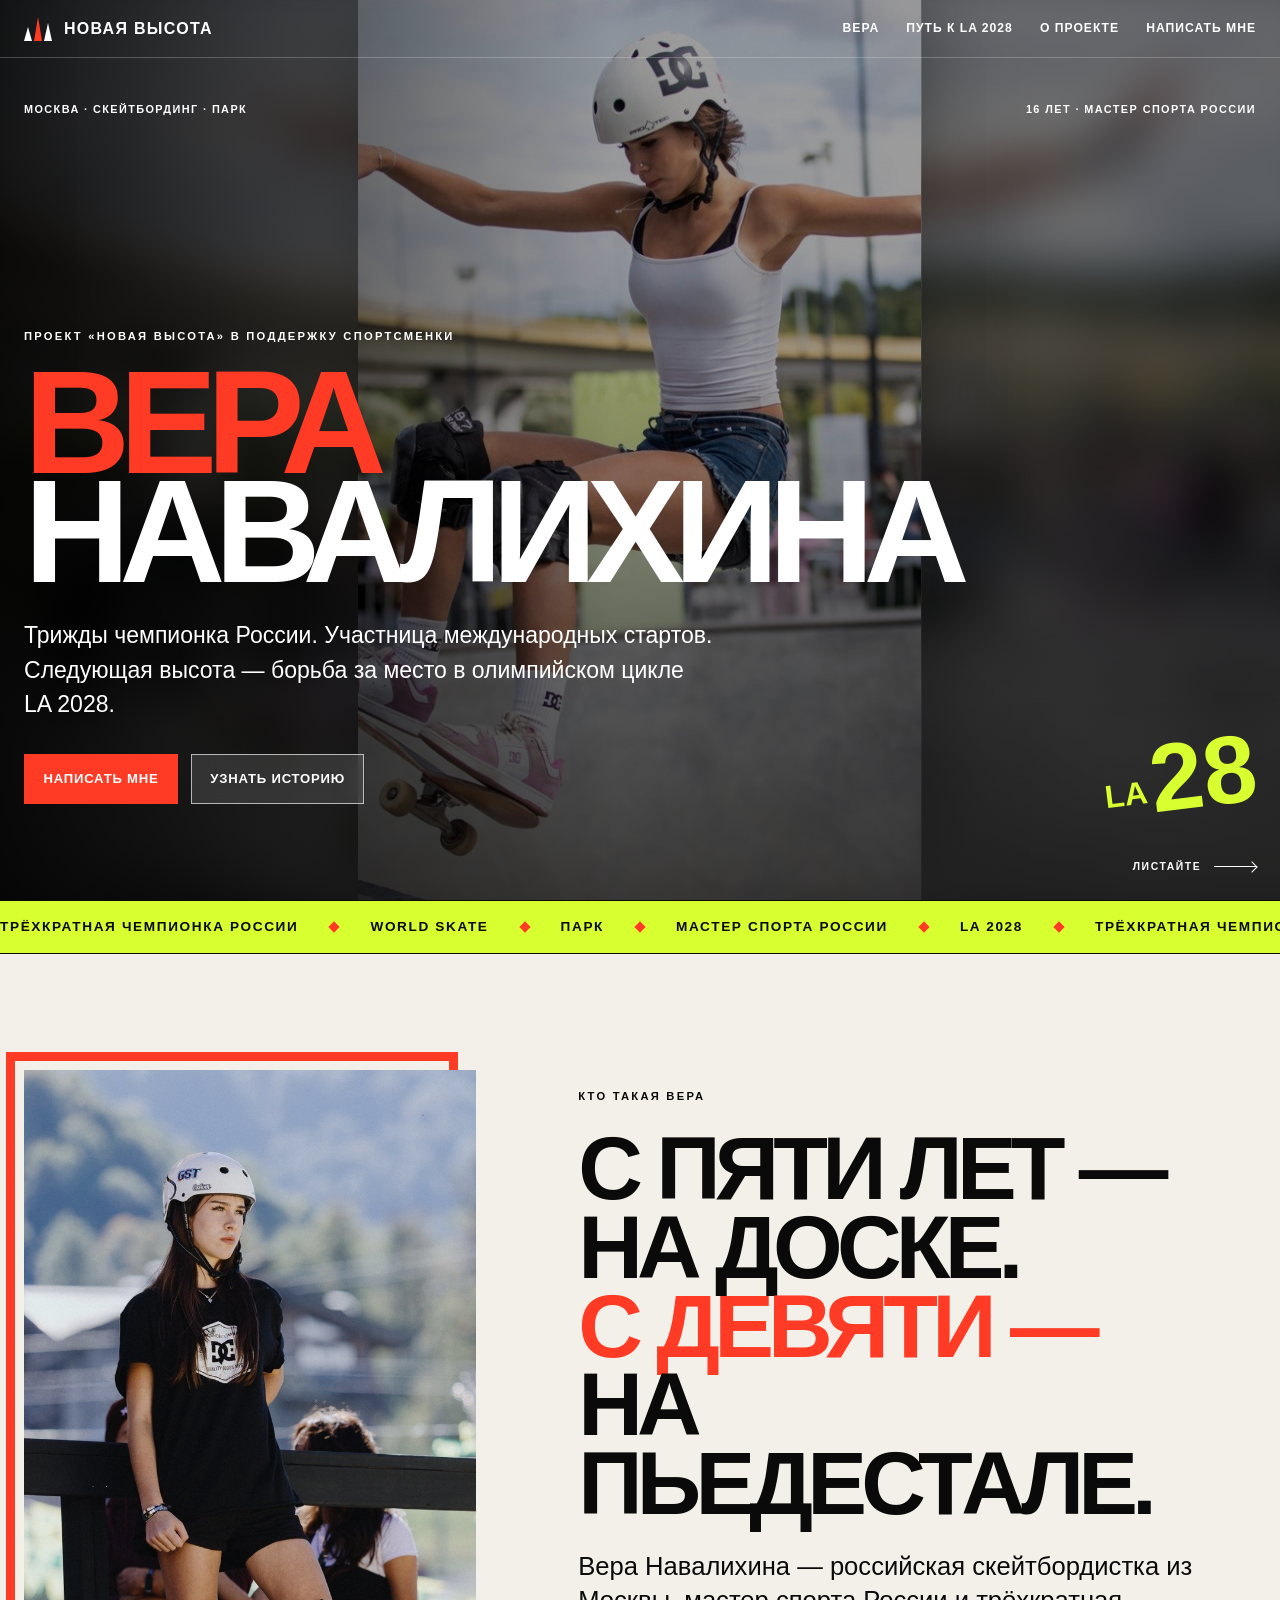
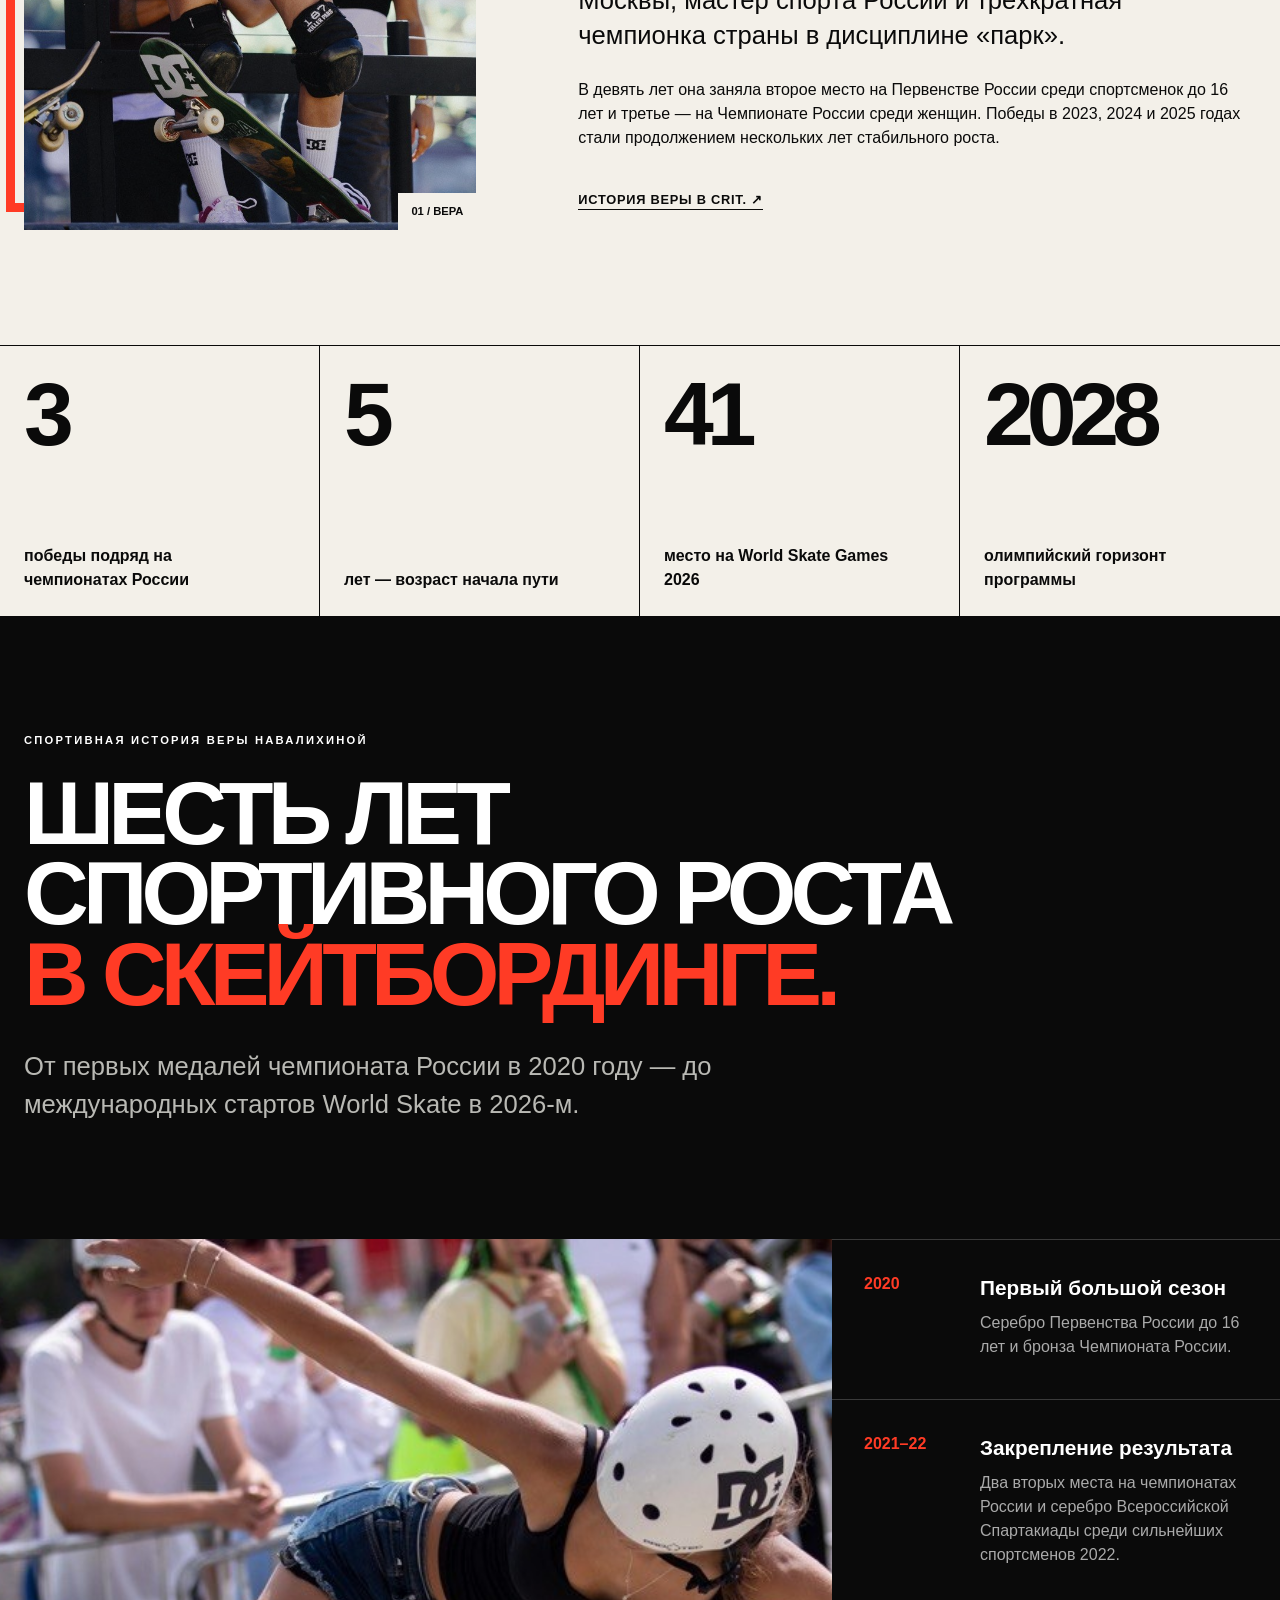
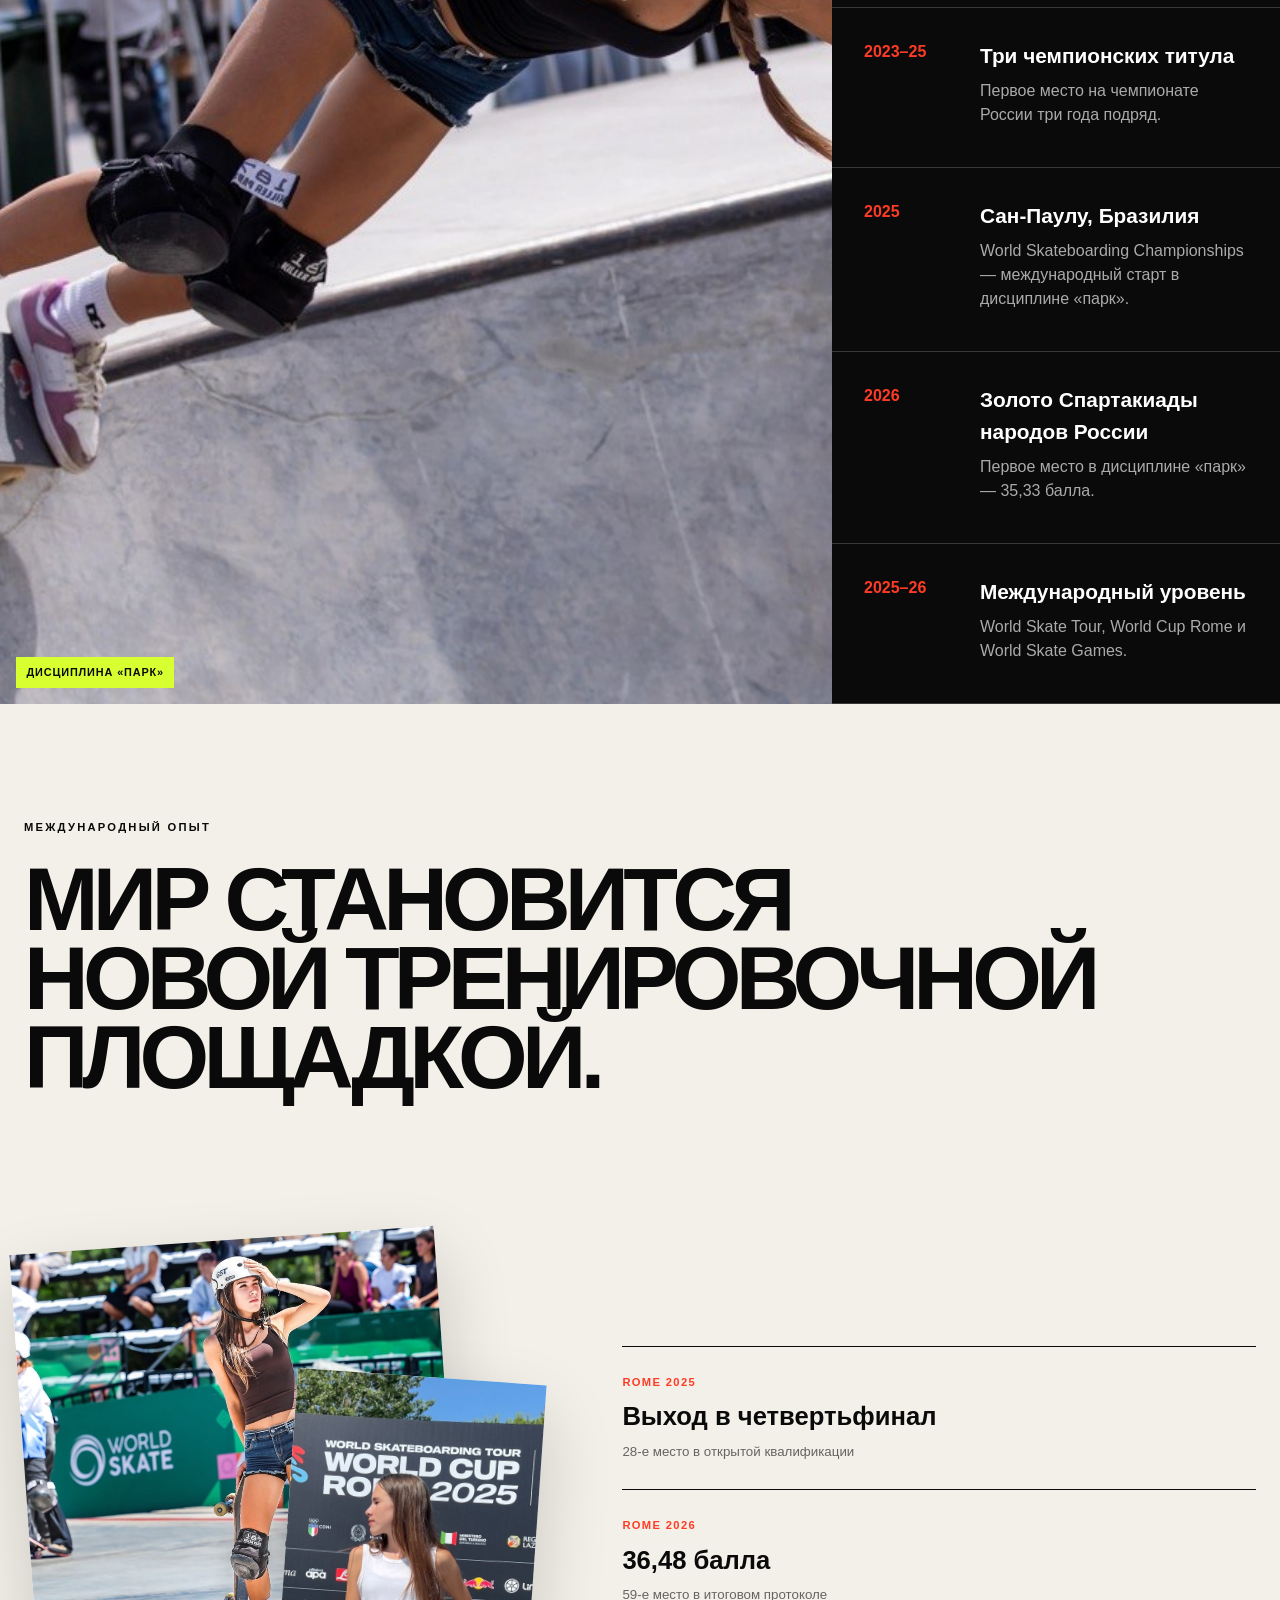
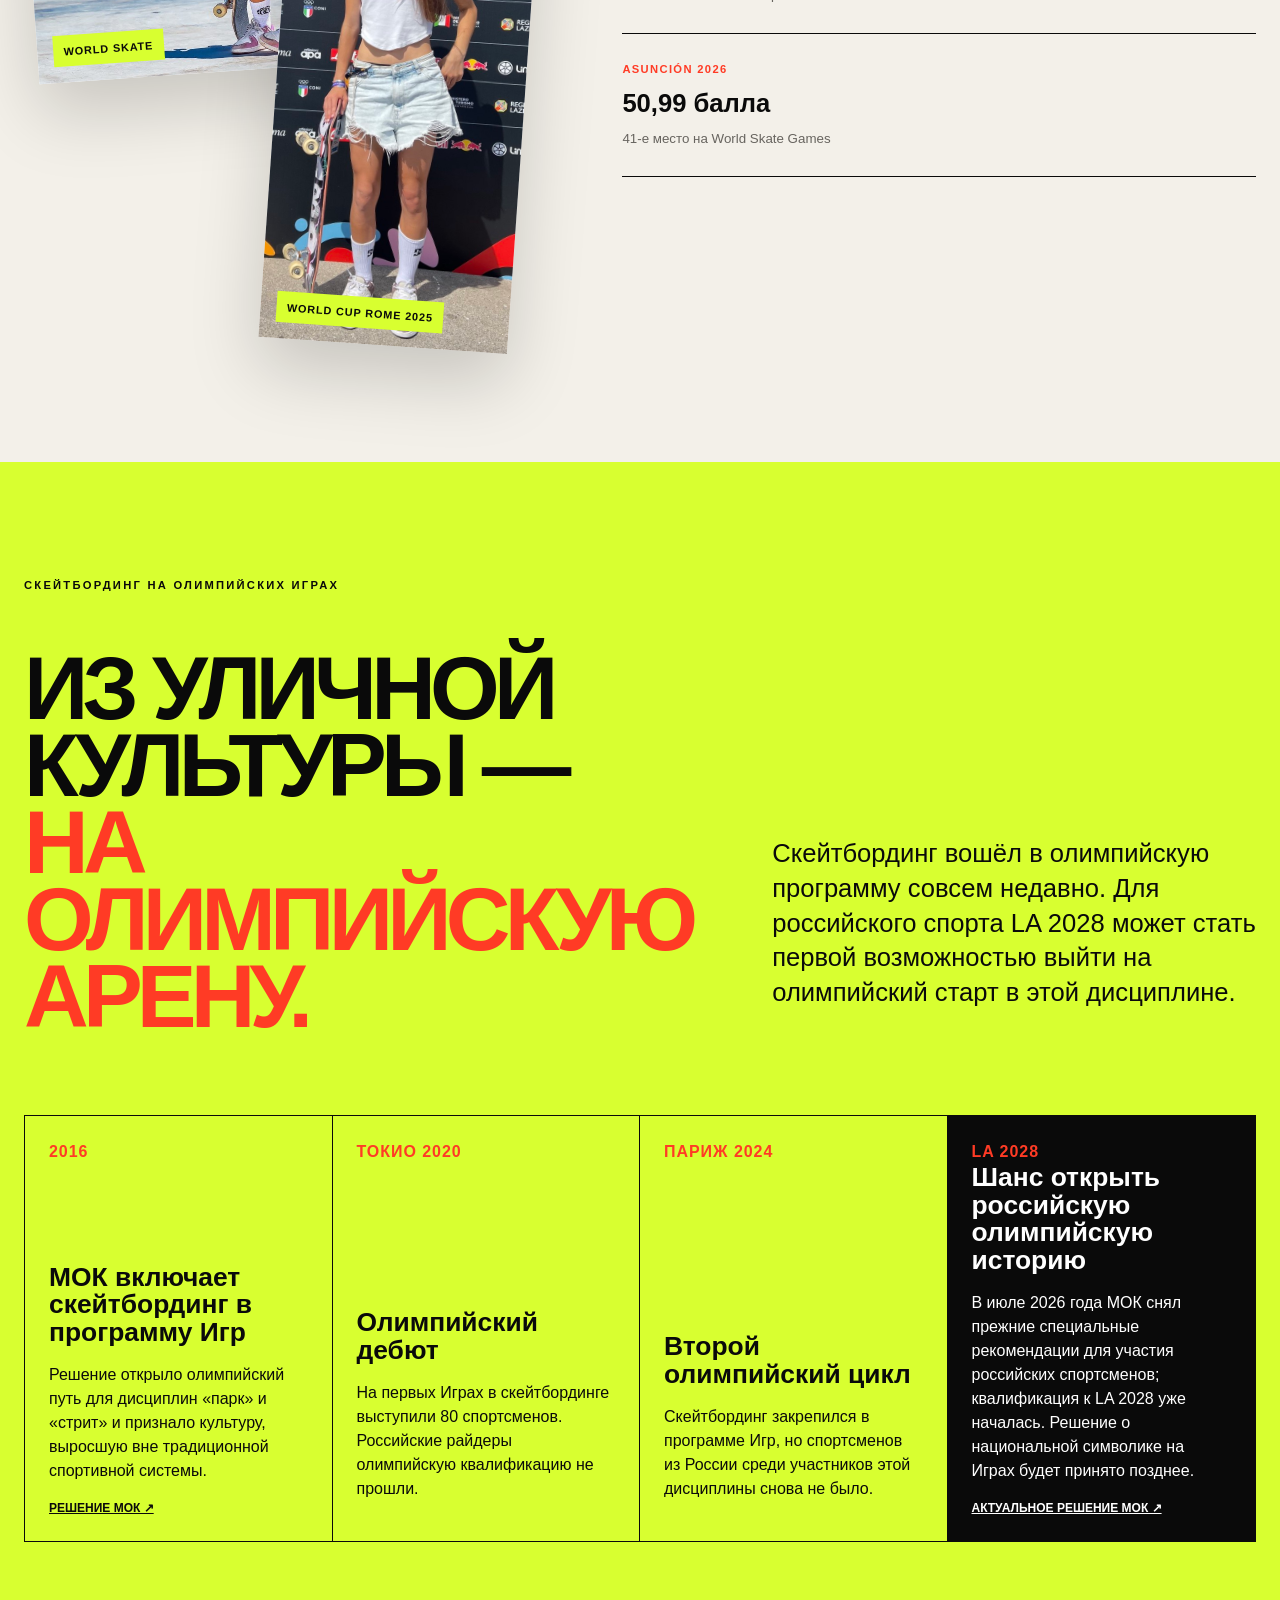
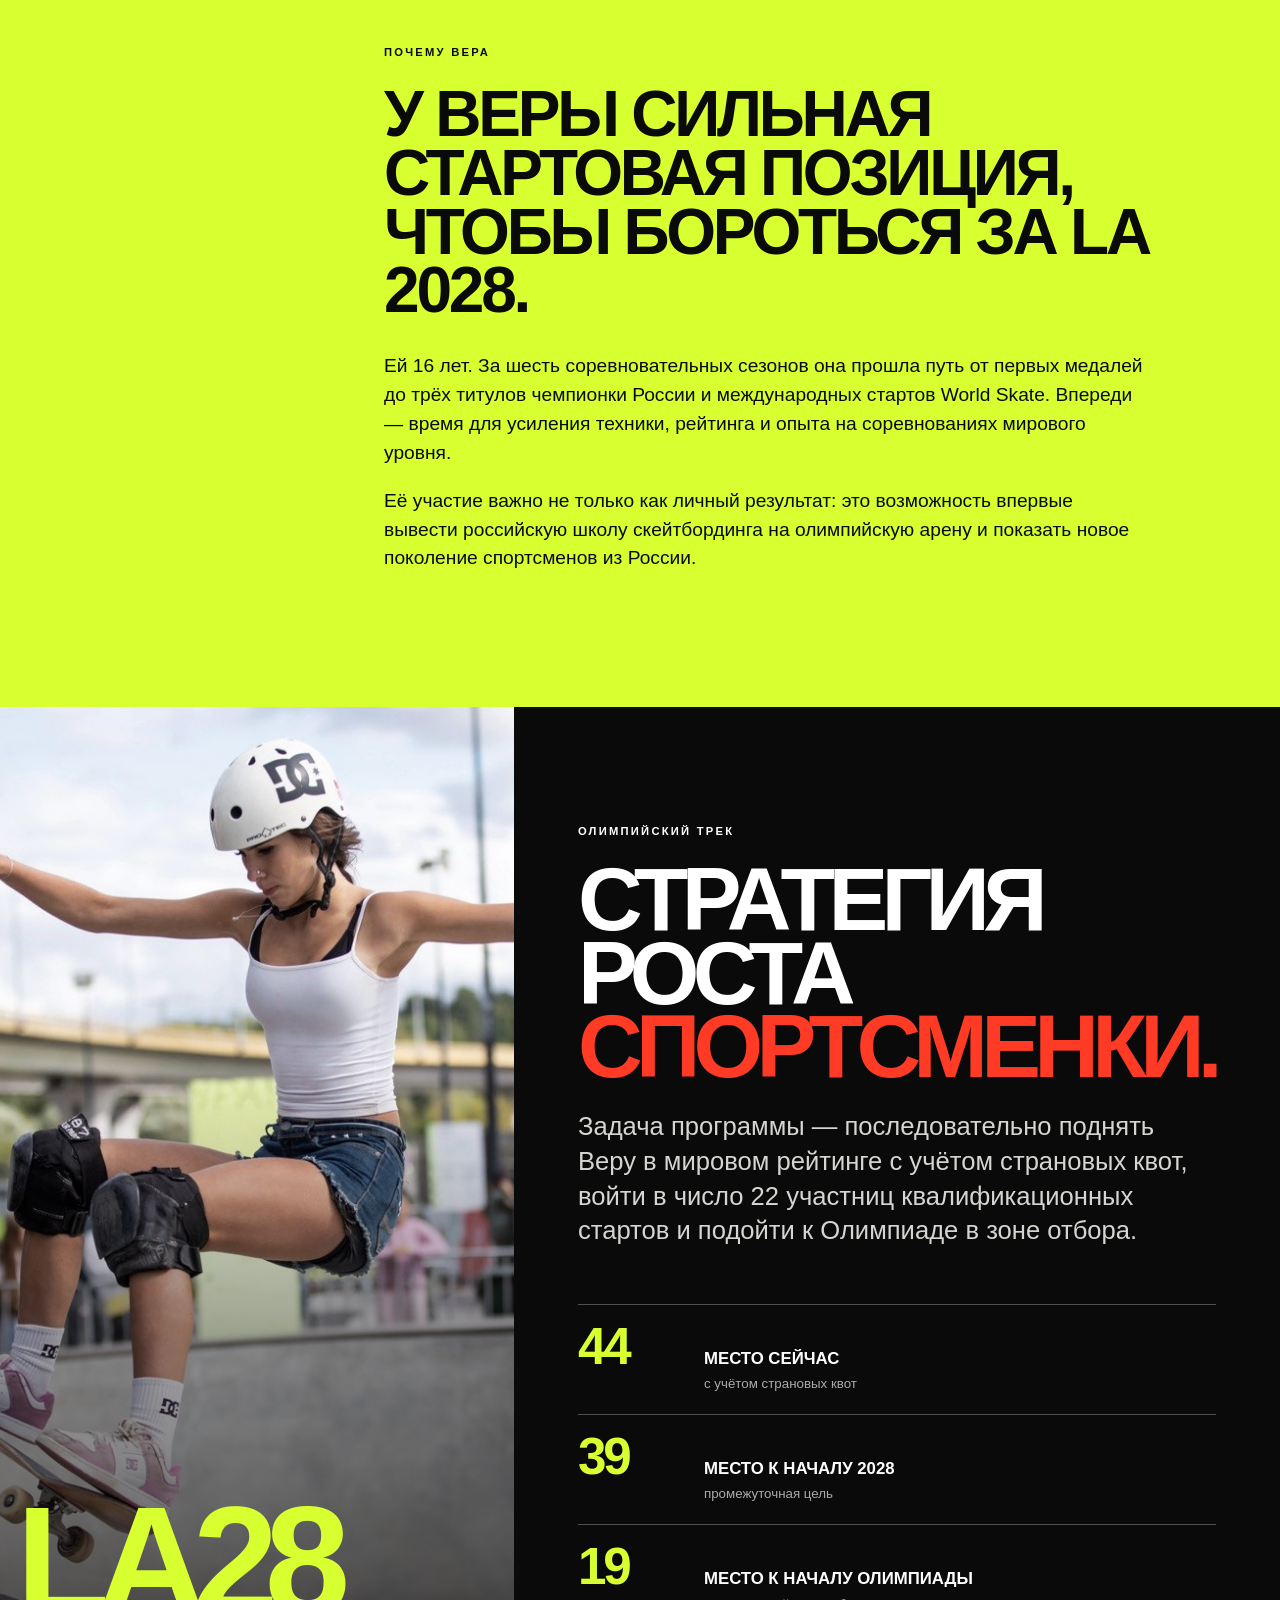
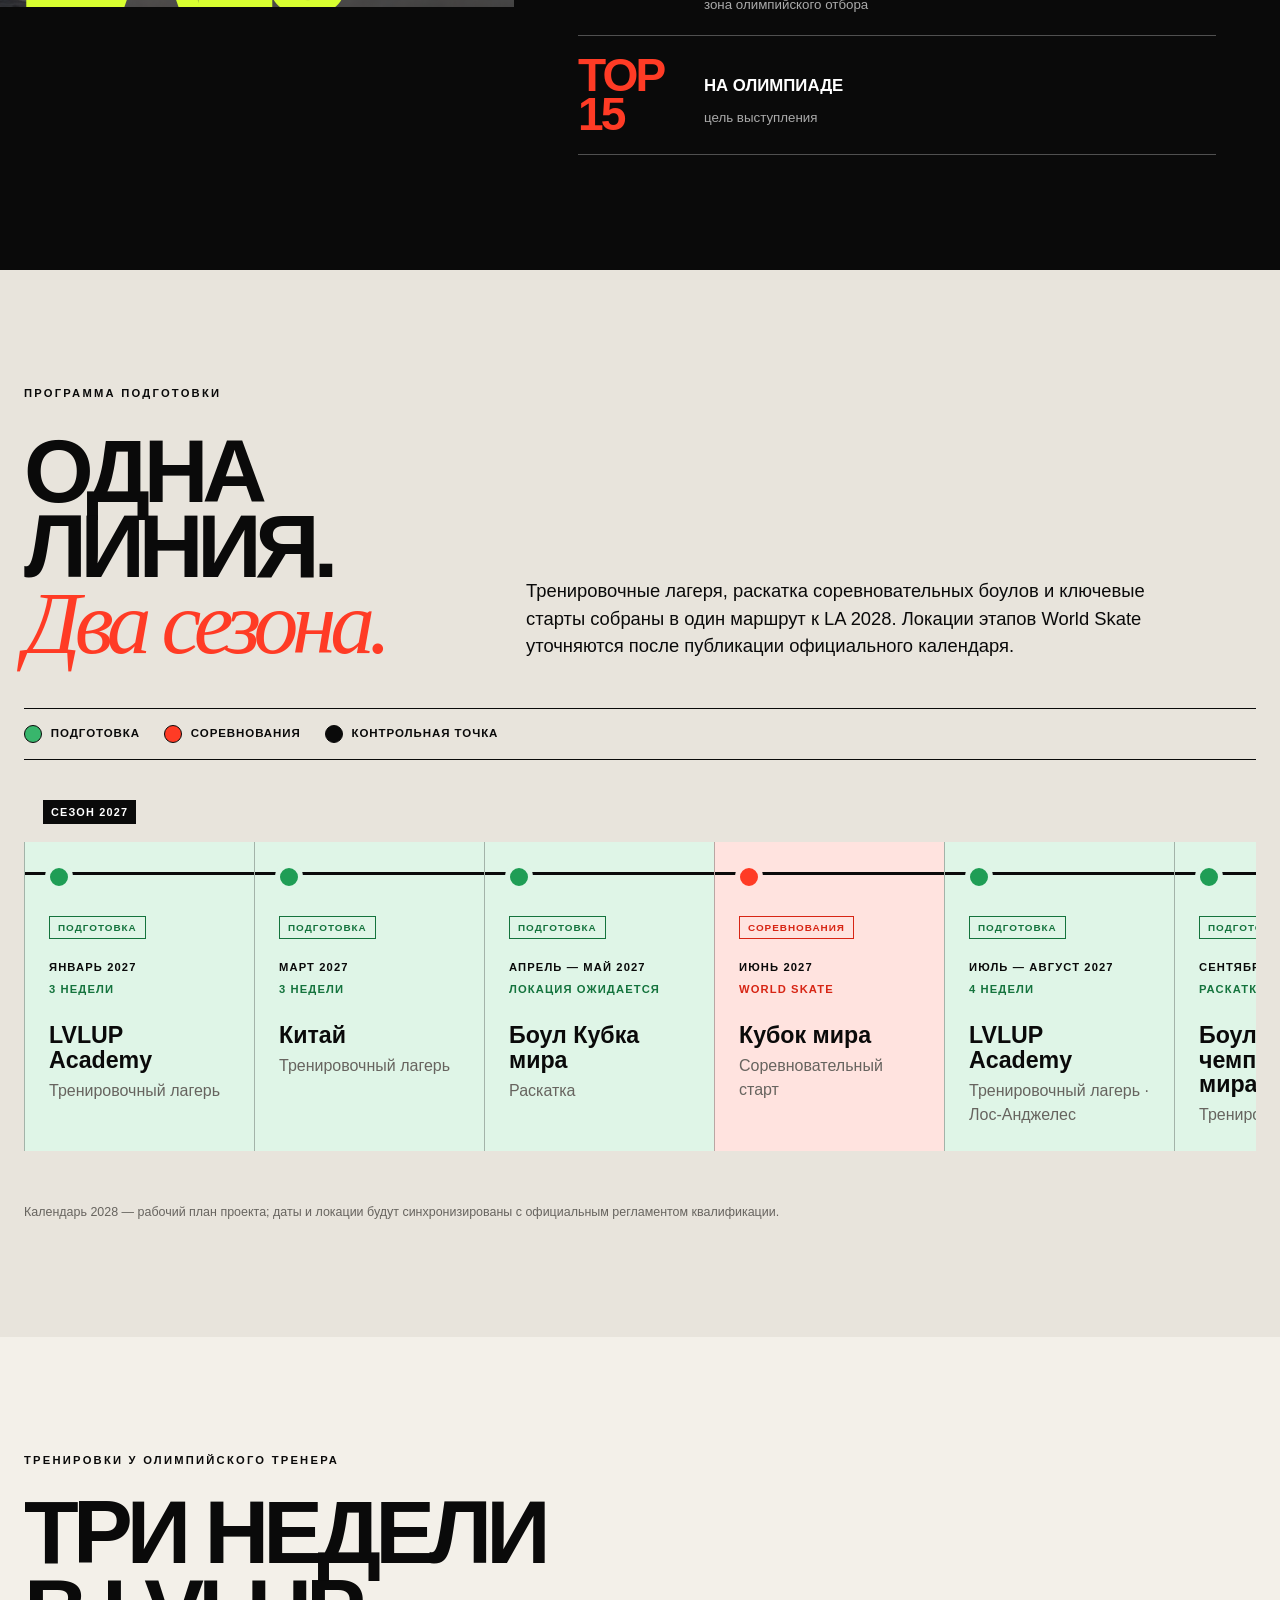
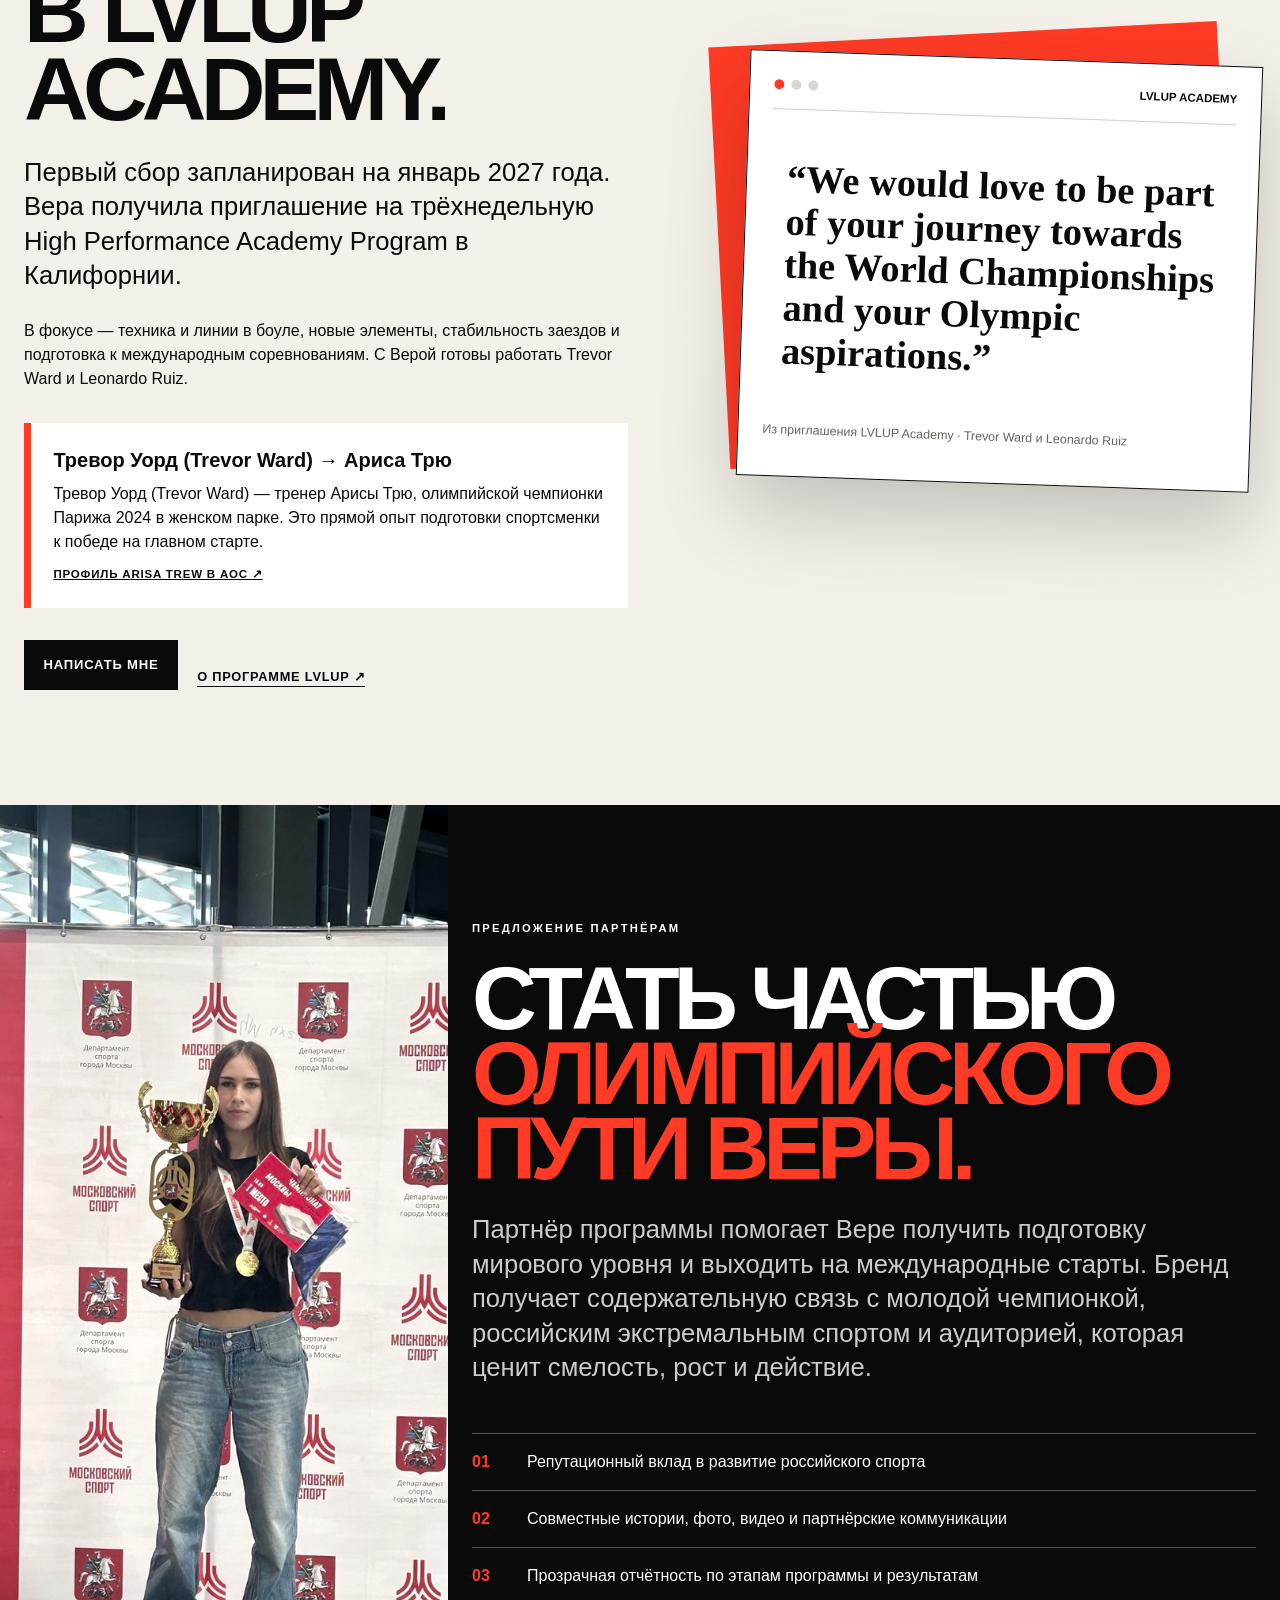
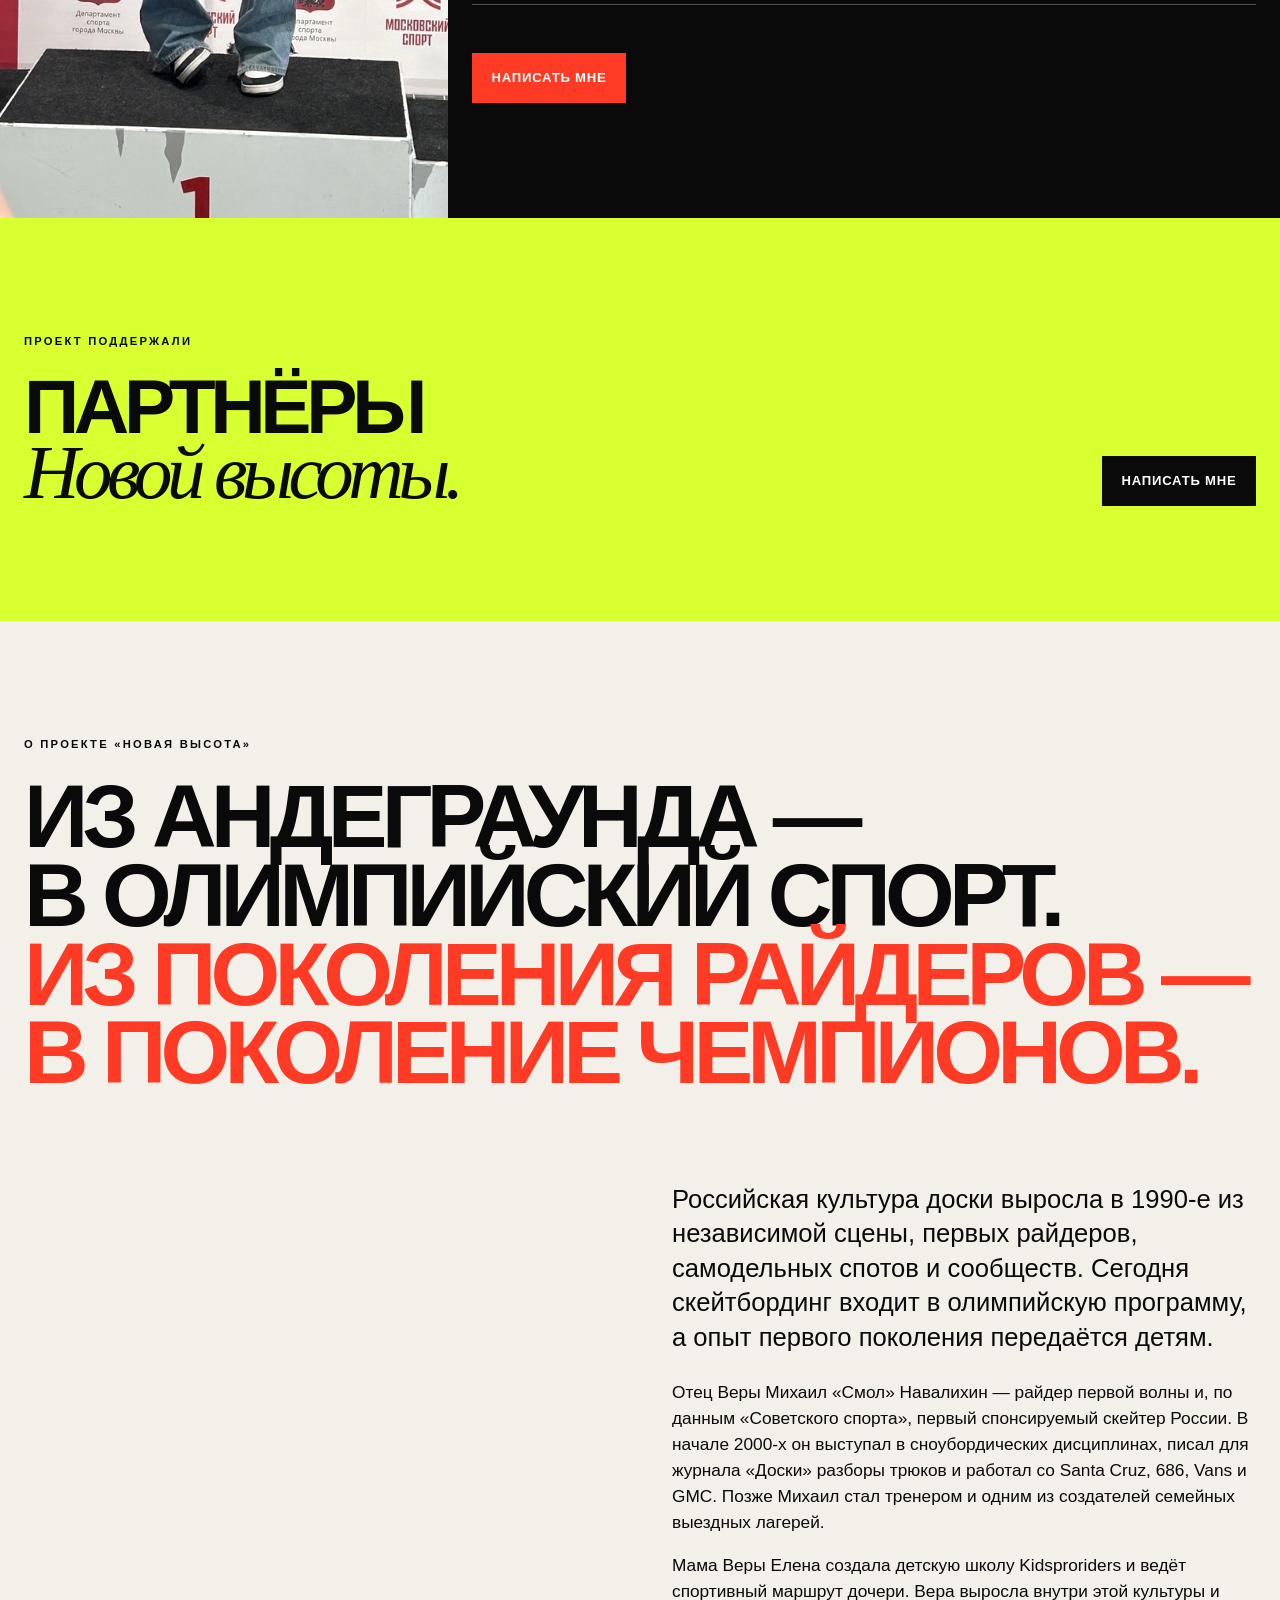
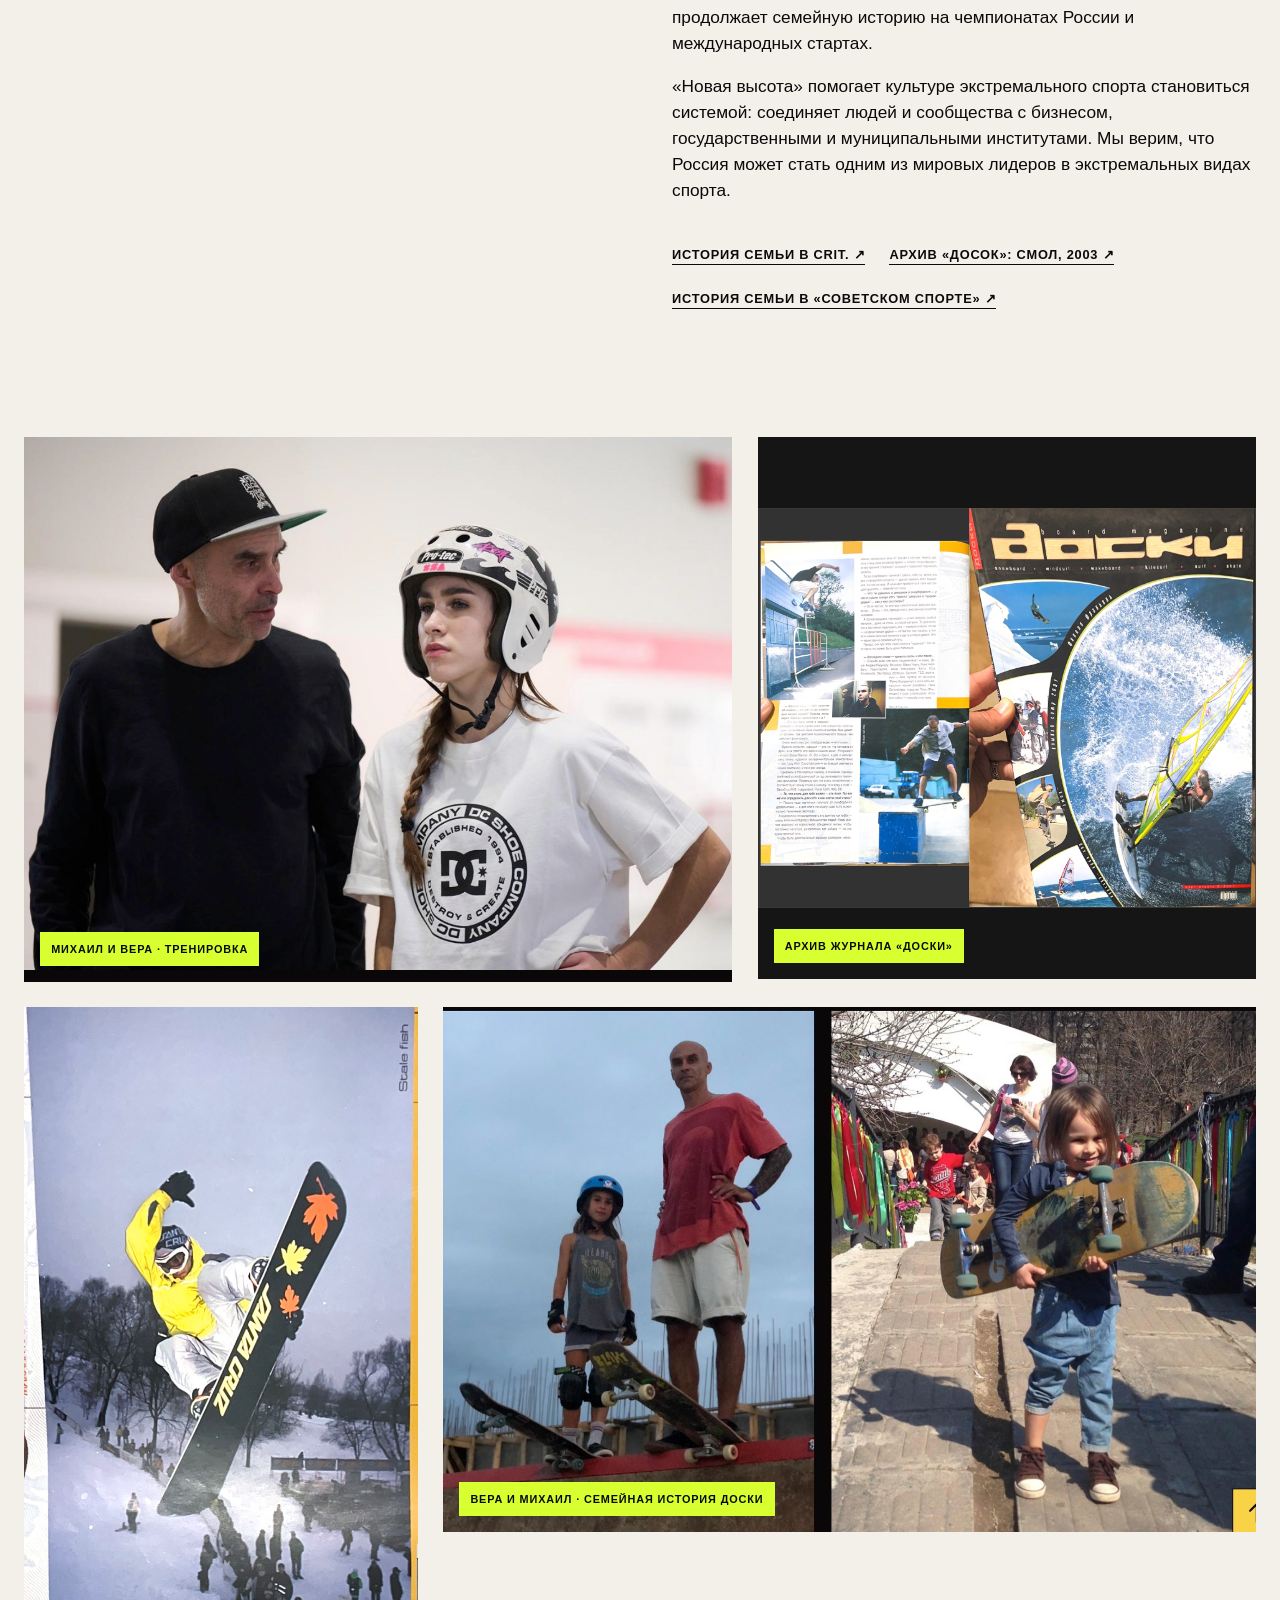
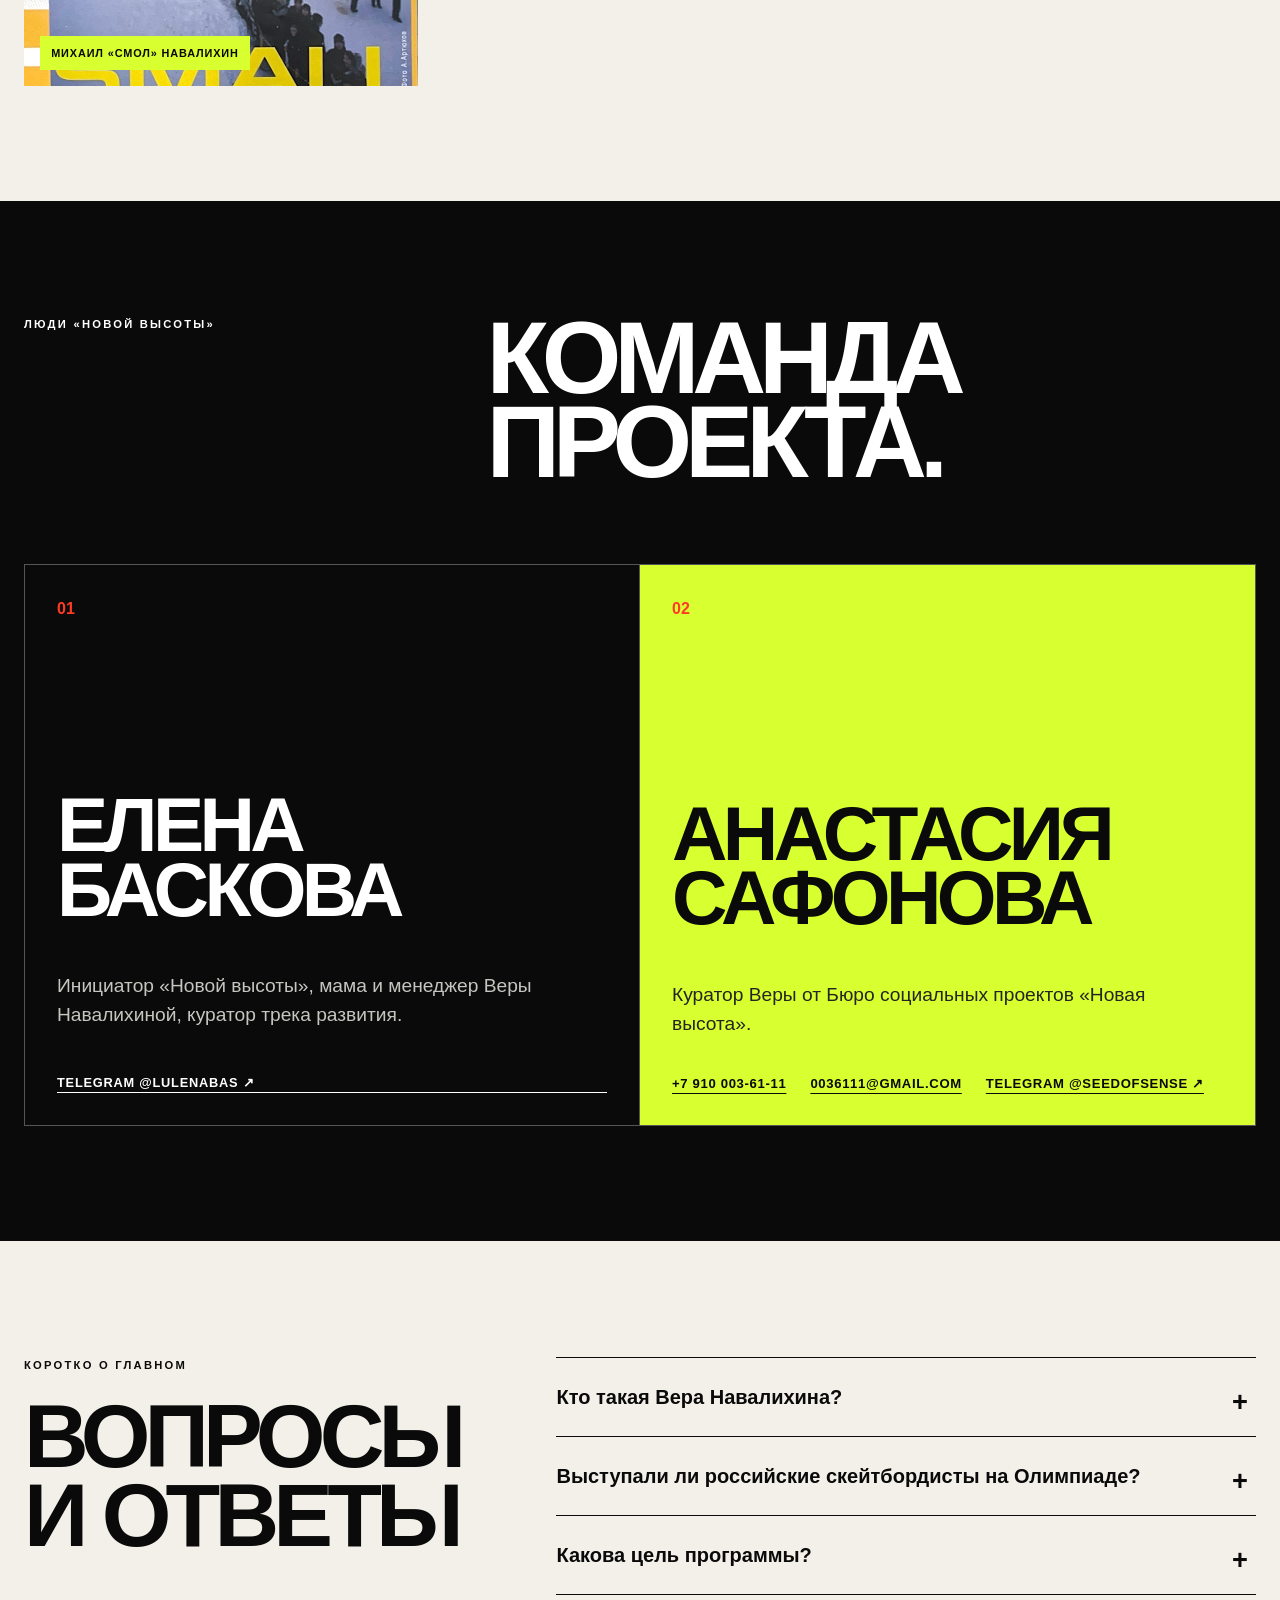
==== index.html @ a4c0212f "Replace partner form with direct Telegram contact" ====
<!doctype html>
<html lang="ru">
<head>
  <meta charset="utf-8">
  <meta name="viewport" content="width=device-width, initial-scale=1">
  <meta name="description" content="Вера Навалихина — трёхкратная чемпионка России по скейтбордингу в дисциплине парк. Шесть лет спортивного роста и программа подготовки к олимпийскому циклу LA 2028.">
  <meta name="theme-color" content="#0a0a0a">
  <meta property="og:type" content="website">
  <meta property="og:title" content="Вера Навалихина — путь к LA 2028">
  <meta property="og:site_name" content="Новая высота">
  <meta property="og:description" content="«Новая высота» — проект поддержки Веры Навалихиной на пути к международному олимпийскому циклу LA 2028 и платформа развития экстремального спорта в России.">
  <meta property="og:updated_time" content="2026-11-02T10:39:00+03:00">
  <meta property="og:image" content="https://0036111-lab.github.io/novaya-vysota/assets/vera-air.jpg">
  <meta name="twitter:card" content="summary_large_image">
  <meta name="twitter:title" content="Новая высота — Вера Навалихина и путь к LA 2028">
  <meta name="twitter:description" content="Проект поддержки Веры Навалихиной и платформа развития экстремального спорта в России.">
  <meta name="twitter:image" content="https://0036111-lab.github.io/novaya-vysota/assets/vera-air.jpg">
  <title>Вера Навалихина — чемпионка России по скейтбордингу | Новая высота</title>
  <link rel="canonical" href="https://0036111-lab.github.io/novaya-vysota/">
  <link rel="icon" href="favicon.svg" type="image/svg+xml">
  <link rel="stylesheet" href="styles.css?v=20261101-4">
  <script type="application/ld+json">
  {"@context":"https://schema.org","@graph":[
    {"@type":"Person","@id":"#vera","name":"Вера Навалихина","jobTitle":"спортсменка","description":"Российская скейтбордистка, мастер спорта России, трёхкратная чемпионка России в дисциплине парк и победительница Спартакиады народов России 2026. Шесть лет соревновательного роста и международный опыт World Skate.","knowsAbout":["скейтбординг","скейтбординг парк","World Skate","олимпийский скейтбординг","LA 2028"],"sameAs":["https://criterium.ru/hero-vera-navalihina/","https://www.sovsport.ru/extreme/articles/po-lichnomu-priglasheniyu-s-sh-a-s-rossijskim-flagom-nasha-skejtbordistka-v-15-let-pokoryaet-mir"]},
    {"@type":"Organization","@id":"#novaya-vysota","name":"Новая высота","description":"Проект развития экстремального спорта в России, соединяющий спортсменов и сообщества с бизнесом, государственными и муниципальными институтами."},
    {"@type":"WebSite","name":"Новая высота — Вера Навалихина","inLanguage":"ru-RU","about":{"@id":"#vera"},"publisher":{"@id":"#novaya-vysota"}},
    {"@type":"FAQPage","mainEntity":[{"@type":"Question","name":"Кто такая Вера Навалихина?","acceptedAnswer":{"@type":"Answer","text":"Вера Навалихина — российская скейтбордистка из Москвы, мастер спорта России и трёхкратная чемпионка России в дисциплине парк."}},{"@type":"Question","name":"Выступали ли российские скейтбордисты на Олимпиаде?","acceptedAnswer":{"@type":"Answer","text":"На олимпийском дебюте в Токио и на Играх в Париже спортсменов из России в скейтбординге не было. LA 2028 может стать первым олимпийским стартом для российской школы скейтбординга."}},{"@type":"Question","name":"Какова цель программы Веры Навалихиной?","acceptedAnswer":{"@type":"Answer","text":"Пройти международный квалификационный цикл, бороться за олимпийскую квоту и представить российскую школу скейтбординга на LA 2028."}}]}
  ]}
  </script>
</head>
<body>
  <a class="skip-link" href="#main">К содержанию</a>
  <div class="scroll-progress" data-scroll-progress aria-hidden="true"></div>
  <header class="site-header" data-header>
    <a class="brand" href="#top" aria-label="Новая высота — к началу страницы"><span class="brand-mark" aria-hidden="true"><i></i><i></i><i></i></span><span>Новая высота</span></a>
    <button class="menu-button" type="button" aria-expanded="false" aria-controls="site-nav" data-menu-button>Меню</button>
    <nav class="site-nav" id="site-nav" aria-label="Основная навигация" data-nav>
      <a href="#vera">Вера</a><a href="#roadmap">Путь к LA 2028</a><a href="#project">О проекте</a><a href="https://t.me/seedofsense" target="_blank" rel="noreferrer">Написать мне</a>
    </nav>
  </header>

  <main id="main">
    <section class="hero" id="top" aria-labelledby="hero-title">
      <div class="hero-media" aria-hidden="true"><video autoplay muted loop playsinline preload="metadata" poster="assets/vera-air.jpg"><source src="assets/vera-hero.mp4" type="video/mp4"></video><div class="hero-media-blur"></div><div class="hero-shade"></div></div>
      <div class="hero-topline"><span>Москва · Скейтбординг · Парк</span><span>16 лет · Мастер спорта России</span></div>
      <div class="hero-copy" data-reveal>
        <p class="eyebrow light">Проект «Новая высота» в поддержку спортсменки</p>
        <h1 id="hero-title"><span>Вера</span><br>Навалихина</h1>
        <p class="hero-lead">Трижды чемпионка России. Участница международных стартов. Следующая высота — борьба за место в олимпийском цикле LA 2028.</p>
        <div class="hero-actions"><a class="button button-accent" href="https://t.me/seedofsense" target="_blank" rel="noreferrer">Написать мне</a><a class="button button-glass" href="#vera">Узнать историю</a></div>
      </div>
      <div class="hero-stamp" aria-hidden="true"><span>LA</span><strong>28</strong></div>
      <a class="scroll-cue" href="#vera"><span>Листайте</span><i></i></a>
    </section>

    <section class="signal" aria-label="Ключевые достижения"><div class="signal-track"><span>Трёхкратная чемпионка России</span><i></i><span>World Skate</span><i></i><span>Парк</span><i></i><span>Мастер спорта России</span><i></i><span>LA 2028</span><i></i><span aria-hidden="true">Трёхкратная чемпионка России</span><i aria-hidden="true"></i><span aria-hidden="true">World Skate</span><i aria-hidden="true"></i><span aria-hidden="true">Парк</span></div></section>

    <section class="profile section-pad" id="vera" aria-labelledby="profile-title">
      <div class="profile-image image-frame" data-reveal><img src="assets/vera-editorial.jpg" alt="Скейтбордистка Вера Навалихина со скейтбордом" width="853" height="1280"><span class="frame-index">01 / Вера</span></div>
      <div class="profile-copy" data-reveal>
        <p class="eyebrow">Кто такая Вера</p><h2 id="profile-title">С пяти лет —<br>на доске.<br><em>С девяти —</em><br>на пьедестале.</h2>
        <p class="large-copy">Вера Навалихина — российская скейтбордистка из Москвы, мастер спорта России и трёхкратная чемпионка страны в дисциплине «парк».</p>
        <p>В девять лет она заняла второе место на Первенстве России среди спортсменок до 16 лет и третье — на Чемпионате России среди женщин. Победы в 2023, 2024 и 2025 годах стали продолжением нескольких лет стабильного роста.</p>
        <a class="source-link" href="https://criterium.ru/hero-vera-navalihina/" target="_blank" rel="noreferrer">История Веры в CRIT. ↗</a>
      </div>
    </section>

    <section class="numbers" aria-label="Вера Навалихина в цифрах"><article data-reveal><strong>3</strong><span>победы подряд на чемпионатах России</span></article><article data-reveal><strong>5</strong><span>лет — возраст начала пути</span></article><article data-reveal><strong>41</strong><span>место на World Skate Games 2026</span></article><article data-reveal><strong>2028</strong><span>олимпийский горизонт программы</span></article></section>

    <section class="story section-dark" aria-labelledby="story-title">
      <div class="story-heading section-pad"><p class="eyebrow light">Спортивная история Веры Навалихиной</p><h2 id="story-title">Шесть лет спортивного роста<br><span>в скейтбординге.</span></h2><p class="story-lead">От первых медалей чемпионата России в 2020 году — до международных стартов World Skate в 2026-м.</p></div>
      <div class="story-grid">
        <figure class="story-photo story-photo-wide" data-parallax><img src="assets/vera-grind.jpg" alt="Вера Навалихина выполняет элемент в скейтпарке" width="1280" height="854" loading="lazy"><figcaption>Дисциплина «Парк»</figcaption></figure>
        <ol class="timeline"><li data-reveal><time>2020</time><div><strong>Первый большой сезон</strong><p>Серебро Первенства России до 16 лет и бронза Чемпионата России.</p></div></li><li data-reveal><time>2021–22</time><div><strong>Закрепление результата</strong><p>Два вторых места на чемпионатах России и серебро Всероссийской Спартакиады среди сильнейших спортсменов 2022.</p></div></li><li data-reveal><time>2023–25</time><div><strong>Три чемпионских титула</strong><p>Первое место на чемпионате России три года подряд.</p></div></li><li data-reveal><time>2025</time><div><strong>Сан‑Паулу, Бразилия</strong><p>World Skateboarding Championships — международный старт в дисциплине «парк».</p></div></li><li data-reveal><time>2026</time><div><strong>Золото Спартакиады народов России</strong><p>Первое место в дисциплине «парк» — 35,33 балла.</p></div></li><li data-reveal><time>2025–26</time><div><strong>Международный уровень</strong><p>World Skate Tour, World Cup Rome и World Skate Games.</p></div></li></ol>
      </div>
    </section>

    <section class="international section-pad" aria-labelledby="international-title">
      <div class="section-intro" data-reveal><p class="eyebrow">Международный опыт</p><h2 id="international-title">Мир становится<br>новой тренировочной<br>площадкой.</h2></div>
      <div class="photo-stack" data-reveal><figure class="photo-card card-back"><img src="assets/vera-world-skate.jpg" alt="Вера Навалихина на международных соревнованиях World Skate" width="1280" height="853" loading="lazy"><figcaption>World Skate</figcaption></figure><figure class="photo-card card-front"><img src="assets/vera-rome-2025.jpg" alt="Вера Навалихина на World Cup Rome 2025" width="960" height="1280" loading="lazy"><figcaption>World Cup Rome 2025</figcaption></figure></div>
      <div class="result-list"><div><span>Rome 2025</span><strong>Выход в четвертьфинал</strong><small>28-е место в открытой квалификации</small></div><div><span>Rome 2026</span><strong>36,48 балла</strong><small>59-е место в итоговом протоколе</small></div><div><span>Asunción 2026</span><strong>50,99 балла</strong><small>41-е место на World Skate Games</small></div></div>
    </section>

    <section class="olympic section-pad" id="olympic" aria-labelledby="olympic-title">
      <div class="olympic-intro" data-reveal><p class="eyebrow">Скейтбординг на Олимпийских играх</p><h2 id="olympic-title">Из уличной культуры —<br><span>на олимпийскую арену.</span></h2><p class="large-copy">Скейтбординг вошёл в олимпийскую программу совсем недавно. Для российского спорта LA 2028 может стать первой возможностью выйти на олимпийский старт в этой дисциплине.</p></div>
      <div class="olympic-history">
        <article data-reveal><time>2016</time><h3>МОК включает скейтбординг в программу Игр</h3><p>Решение открыло олимпийский путь для дисциплин «парк» и «стрит» и признало культуру, выросшую вне традиционной спортивной системы.</p><a href="https://www.olympics.com/ioc/news/ioc-approves-five-new-sports-for-olympic-games-tokyo-2020" target="_blank" rel="noreferrer">Решение МОК ↗</a></article>
        <article data-reveal><time>Токио 2020</time><h3>Олимпийский дебют</h3><p>На первых Играх в скейтбординге выступили 80 спортсменов. Российские райдеры олимпийскую квалификацию не прошли.</p></article>
        <article data-reveal><time>Париж 2024</time><h3>Второй олимпийский цикл</h3><p>Скейтбординг закрепился в программе Игр, но спортсменов из России среди участников этой дисциплины снова не было.</p></article>
        <article class="olympic-focus" data-reveal><time>LA 2028</time><h3>Шанс открыть российскую олимпийскую историю</h3><p>В июле 2026 года МОК снял прежние специальные рекомендации для участия российских спортсменов; квалификация к LA 2028 уже началась. Решение о национальной символике на Играх будет принято позднее.</p><a href="https://www.olympics.com/ioc/news/ioc-provisionally-lifts-suspension-of-russian-olympic-committee-recommendations-to-ifs-with-regard-to-russian-athletes-participation-no-longer-applicable?linkId=976058258" target="_blank" rel="noreferrer">Актуальное решение МОК ↗</a></article>
      </div>
      <div class="olympic-vera" data-reveal><p class="eyebrow">Почему Вера</p><h3>У Веры сильная стартовая позиция, чтобы бороться за LA 2028.</h3><p>Ей 16 лет. За шесть соревновательных сезонов она прошла путь от первых медалей до трёх титулов чемпионки России и международных стартов World Skate. Впереди — время для усиления техники, рейтинга и опыта на соревнованиях мирового уровня.</p><p>Её участие важно не только как личный результат: это возможность впервые вывести российскую школу скейтбординга на олимпийскую арену и показать новое поколение спортсменов из России.</p></div>
    </section>

    <section class="roadmap" id="roadmap" aria-labelledby="roadmap-title">
      <div class="roadmap-visual"><img src="assets/vera-air.jpg" alt="Вера Навалихина выполняет прыжок на скейтборде" width="1280" height="918" loading="lazy"><div class="roadmap-word" aria-hidden="true">LA28</div></div>
      <div class="roadmap-content section-pad"><p class="eyebrow light">Олимпийский трек</p><h2 id="roadmap-title">Стратегия роста<br><span>спортсменки.</span></h2><p class="large-copy">Задача программы — последовательно поднять Веру в мировом рейтинге с учётом страновых квот, войти в число 22 участниц квалификационных стартов и подойти к Олимпиаде в зоне отбора.</p><ol class="ranking-track"><li><strong>44</strong><span>место сейчас</span><small>с учётом страновых квот</small></li><li><strong>39</strong><span>место к началу 2028</span><small>промежуточная цель</small></li><li><strong>19</strong><span>место к началу Олимпиады</span><small>зона олимпийского отбора</small></li><li class="ranking-goal"><strong>TOP 15</strong><span>на Олимпиаде</span><small>цель выступления</small></li></ol></div>
    </section>

    <section class="preparation section-pad" id="preparation" aria-labelledby="preparation-title">
      <div class="preparation-heading" data-reveal><p class="eyebrow">Программа подготовки</p><h2 id="preparation-title">Одна линия.<br><em>Два сезона.</em></h2><p>Тренировочные лагеря, раскатка соревновательных боулов и ключевые старты собраны в один маршрут к LA 2028. Локации этапов World Skate уточняются после публикации официального календаря.</p></div>
      <div class="training-legend" aria-label="Обозначения календаря"><span class="legend-prep"><i></i>Подготовка</span><span class="legend-comp"><i></i>Соревнования</span><span class="legend-milestone"><i></i>Контрольная точка</span></div>
      <div class="training-line" aria-label="Календарь подготовки Веры к Олимпиаде LA 2028">
        <article class="training-point camp season-start" data-season="Сезон 2027" data-reveal><b class="point-kind">Подготовка</b><time>Январь 2027</time><span>3 недели</span><h3>LVLUP Academy</h3><p>Тренировочный лагерь</p></article>
        <article class="training-point camp" data-reveal><b class="point-kind">Подготовка</b><time>Март 2027</time><span>3 недели</span><h3>Китай</h3><p>Тренировочный лагерь</p></article>
        <article class="training-point rollout" data-reveal><b class="point-kind">Подготовка</b><time>Апрель — май 2027</time><span>Локация ожидается</span><h3>Боул Кубка мира</h3><p>Раскатка</p></article>
        <article class="training-point start" data-reveal><b class="point-kind">Соревнования</b><time>Июнь 2027</time><span>World Skate</span><h3>Кубок мира</h3><p>Соревновательный старт</p></article>
        <article class="training-point camp" data-reveal><b class="point-kind">Подготовка</b><time>Июль — август 2027</time><span>4 недели</span><h3>LVLUP Academy</h3><p>Тренировочный лагерь · Лос-Анджелес</p></article>
        <article class="training-point rollout" data-reveal><b class="point-kind">Подготовка</b><time>Сентябрь 2027</time><span>Раскатка</span><h3>Боул чемпионата мира</h3><p>Тренировочный лагерь</p></article>
        <article class="training-point start" data-reveal><b class="point-kind">Соревнования</b><time>Октябрь 2027</time><span>Локация ожидается</span><h3>Чемпионат мира</h3><p>Park</p></article>
        <article class="training-point checkpoint season-start" data-season="Сезон 2028" data-reveal><b class="point-kind">Контрольная точка</b><time>31 марта 2028</time><span>Этап 1</span><h3>Рейтинг</h3><p>Завершение первой фазы отбора</p></article>
        <article class="training-point camp" data-reveal><b class="point-kind">Подготовка</b><time>15–30 апреля 2028</time><span>2 недели</span><h3>Токио</h3><p>Предстартовый лагерь</p></article>
        <article class="training-point start" data-reveal><b class="point-kind">Соревнования</b><time>4–7 мая 2028</time><span>Q-Series</span><h3>Токио</h3><p>Квалификационный старт</p></article>
        <article class="training-point camp" data-reveal><b class="point-kind">Подготовка</b><time>20–31 мая 2028</time><span>12 дней</span><h3>Северная Америка</h3><p>Тренировочный лагерь</p></article>
        <article class="training-point start" data-reveal><b class="point-kind">Соревнования</b><time>1–4 июня 2028</time><span>Q-Series</span><h3>Монреаль</h3><p>Квалификационный старт</p></article>
        <article class="training-point start" data-reveal><b class="point-kind">Соревнования</b><time>8–11 июня 2028</time><span>Q-Series</span><h3>Орландо</h3><p>Квалификационный старт</p></article>
        <article class="training-point camp" data-reveal><b class="point-kind">Подготовка</b><time>12–24 июля 2028</time><span>13 дней</span><h3>Лос-Анджелес</h3><p>Предолимпийский лагерь</p></article>
        <article class="training-point start final" data-reveal><b class="point-kind">Соревнования</b><time>25–27 июля 2028</time><span>LA 2028</span><h3>Women’s Park</h3><p>Олимпийский старт</p></article>
      </div>
      <p class="calendar-note">Календарь 2028 — рабочий план проекта; даты и локации будут синхронизированы с официальным регламентом квалификации.</p>
    </section>

    <section class="academy section-pad" id="academy" aria-labelledby="academy-title">
      <div class="academy-copy" data-reveal><p class="eyebrow">Тренировки у олимпийского тренера</p><h2 id="academy-title">Три недели<br>в LVLUP Academy.</h2><p class="large-copy">Первый сбор запланирован на январь 2027 года. Вера получила приглашение на трёхнедельную High Performance Academy Program в Калифорнии.</p><p>В фокусе — техника и линии в боуле, новые элементы, стабильность заездов и подготовка к международным соревнованиям. С Верой готовы работать Trevor Ward и Leonardo Ruiz.</p><div class="coach-fact"><strong>Тревор Уорд (Trevor Ward) → Ариса Трю</strong><p>Тревор Уорд (Trevor Ward) — тренер Арисы Трю, олимпийской чемпионки Парижа 2024 в женском парке. Это прямой опыт подготовки спортсменки к победе на главном старте.</p><a href="https://www.olympics.com.au/olympians/arisa-trew/" target="_blank" rel="noreferrer">Профиль Arisa Trew в AOC ↗</a></div><div class="academy-actions"><a class="button button-dark" href="https://t.me/seedofsense" target="_blank" rel="noreferrer">Написать мне</a><a class="source-link" href="https://shop.lvlupusa.com/products/performance-academy" target="_blank" rel="noreferrer">О программе LVLUP ↗</a></div></div>
      <div class="academy-proof" data-reveal><div class="mail-window"><div class="mail-bar"><i></i><i></i><i></i><span>LVLUP Academy</span></div><blockquote>“We would love to be part of your journey towards the World Championships and your Olympic aspirations.”</blockquote><p>Из приглашения LVLUP Academy · Trevor Ward и Leonardo Ruiz</p></div></div>
    </section>

    <section class="partnership section-dark" id="partners" aria-labelledby="partners-title"><div class="partnership-photo"><img src="assets/vera-champion.jpg" alt="Вера Навалихина с кубком за первое место" width="720" height="1280" loading="lazy"></div><div class="partnership-copy section-pad"><p class="eyebrow light">Предложение партнёрам</p><h2 id="partners-title">Стать частью<br><span>олимпийского пути Веры.</span></h2><p class="large-copy">Партнёр программы помогает Вере получить подготовку мирового уровня и выходить на международные старты. Бренд получает содержательную связь с молодой чемпионкой, российским экстремальным спортом и аудиторией, которая ценит смелость, рост и действие.</p><div class="partner-benefits"><div><span>01</span><p>Репутационный вклад в развитие российского спорта</p></div><div><span>02</span><p>Совместные истории, фото, видео и партнёрские коммуникации</p></div><div><span>03</span><p>Прозрачная отчётность по этапам программы и результатам</p></div></div><a class="button button-accent" href="https://t.me/seedofsense" target="_blank" rel="noreferrer">Написать мне</a></div></section>

    <section class="supported section-pad" aria-labelledby="supported-title">
      <div class="supported-heading" data-reveal><p class="eyebrow">Проект поддержали</p><h2 id="supported-title">Партнёры<br><em>Новой высоты.</em></h2></div>
      <a class="button button-dark supported-cta" href="https://t.me/seedofsense" target="_blank" rel="noreferrer">Написать мне</a>
    </section>

    <section class="platform section-pad" id="project" aria-labelledby="platform-title">
      <div class="section-intro" data-reveal><p class="eyebrow">О проекте «Новая высота»</p><h2 id="platform-title">Из андеграунда —<br>в олимпийский спорт.<br><em>Из поколения райдеров — в поколение чемпионов.</em></h2></div>
      <div class="platform-copy" data-reveal><p class="large-copy">Российская культура доски выросла в 1990-е из независимой сцены, первых райдеров, самодельных спотов и сообществ. Сегодня скейтбординг входит в олимпийскую программу, а опыт первого поколения передаётся детям.</p><p>Отец Веры Михаил «Смол» Навалихин — райдер первой волны и, по данным «Советского спорта», первый спонсируемый скейтер России. В начале 2000‑х он выступал в сноубордических дисциплинах, писал для журнала «Доски» разборы трюков и работал со Santa Cruz, 686, Vans и GMC. Позже Михаил стал тренером и одним из создателей семейных выездных лагерей.</p><p>Мама Веры Елена создала детскую школу Kidsproriders и ведёт спортивный маршрут дочери. Вера выросла внутри этой культуры и продолжает семейную историю на чемпионатах России и международных стартах.</p><p>«Новая высота» помогает культуре экстремального спорта становиться системой: соединяет людей и сообщества с бизнесом, государственными и муниципальными институтами. Мы верим, что Россия может стать одним из мировых лидеров в экстремальных видах спорта.</p><div class="platform-sources"><a class="source-link" href="https://criterium.ru/hero-vera-navalihina/" target="_blank" rel="noreferrer">История семьи в CRIT. ↗</a><a class="source-link" href="https://www.ski.ru/az/blogs/post/frontside-aley-oop-indy/" target="_blank" rel="noreferrer">Архив «Досок»: Смол, 2003 ↗</a><a class="source-link" href="https://www.sovsport.ru/extreme/articles/po-lichnomu-priglasheniyu-s-sh-a-s-rossijskim-flagom-nasha-skejtbordistka-v-15-let-pokoryaet-mir" target="_blank" rel="noreferrer">История семьи в «Советском спорте» ↗</a></div></div>
      <div class="family-archive" aria-label="Фотоархив семьи Навалихиных">
        <figure class="family-photo family-photo-now" data-reveal><img src="assets/family-mikhail-vera.jpg" alt="Михаил и Вера Навалихины на тренировке" width="1291" height="988" loading="lazy"><figcaption>Михаил и Вера · тренировка</figcaption></figure>
        <figure class="family-photo family-photo-magazine" data-reveal><img src="assets/family-doski-archive.jpg" alt="Архивные страницы журнала Доски с материалами о Михаиле Навалихине" width="1600" height="1287" loading="lazy"><figcaption>Архив журнала «Доски»</figcaption></figure>
        <figure class="family-photo family-photo-smol" data-reveal><img src="assets/family-smol.jpg" alt="Михаил Смол Навалихин выполняет трюк на сноуборде" width="724" height="1325" loading="lazy"><figcaption>Михаил «Смол» Навалихин</figcaption></figure>
        <figure class="family-photo family-photo-childhood" data-reveal><img src="assets/family-vera-childhood.jpg" alt="Вера Навалихина в детстве со скейтбордом и вместе с отцом Михаилом" width="1600" height="1011" loading="lazy"><figcaption>Вера и Михаил · семейная история доски</figcaption></figure>
      </div>
    </section>

    <section class="team section-pad" aria-labelledby="team-title">
      <div class="team-intro" data-reveal><p class="eyebrow">Люди «Новой высоты»</p><h2 id="team-title">Команда<br>проекта.</h2></div>
      <div class="team-grid">
        <article class="team-person" data-reveal><span>01</span><h3>Елена<br>Баскова</h3><p>Инициатор «Новой высоты», мама и менеджер Веры Навалихиной, куратор трека развития.</p><a class="source-link" href="https://t.me/lulenabas" target="_blank" rel="noreferrer">Telegram @lulenabas ↗</a></article>
        <article class="team-person team-person-accent" data-reveal><span>02</span><h3>Анастасия<br>Сафонова</h3><p>Куратор Веры от Бюро социальных проектов «Новая высота».</p><div class="team-contacts"><a href="tel:+79100036111">+7 910 003-61-11</a><a href="mailto:0036111@gmail.com">0036111@gmail.com</a><a href="https://t.me/seedofsense" target="_blank" rel="noreferrer">Telegram @seedofsense ↗</a></div></article>
      </div>
    </section>

    <section class="faq section-pad" aria-labelledby="faq-title"><div><p class="eyebrow">Коротко о главном</p><h2 id="faq-title">Вопросы<br>и ответы</h2></div><div class="accordion"><details><summary>Кто такая Вера Навалихина?</summary><p>Российская скейтбордистка из Москвы, мастер спорта России и трёхкратная чемпионка России в дисциплине «парк».</p></details><details><summary>Выступали ли российские скейтбордисты на Олимпиаде?</summary><p>Нет. На олимпийском дебюте в Токио и на Играх в Париже спортсменов из России в скейтбординге не было. LA 2028 может стать первым олимпийским стартом для российской школы скейтбординга.</p></details><details><summary>Какова цель программы?</summary><p>Пройти международный квалификационный цикл, бороться за олимпийскую квоту и представить российскую школу скейтбординга на LA 2028.</p></details><details><summary>Что является первым этапом?</summary><p>Трёхнедельная высокоинтенсивная подготовка в Калифорнии с работой над техникой, линиями, новыми элементами и стабильностью заездов.</p></details><details><summary>Как стать партнёром?</summary><p>Напишите Анастасии в Telegram — она расскажет о программе, вариантах участия и условиях партнёрства.</p></details></div></section>
  </main>

  <footer><div class="footer-main"><div class="brand footer-brand"><span class="brand-mark" aria-hidden="true"><i></i><i></i><i></i></span><span>Новая высота</span></div><h2>Следующая<br><span>высота</span><br>начинается<br>с нас.</h2><a class="button button-accent" href="https://t.me/seedofsense" target="_blank" rel="noreferrer">Написать мне</a></div><div class="footer-meta"><p>Платформа развития экстремального спорта</p><p>Москва · <span data-year></span></p></div></footer>

  <script src="app.js?v=20261108-1"></script>
</body>
</html>
---- styles.css ----
:root{--ink:#0a0a0a;--paper:#f3f0e9;--red:#ff3b25;--acid:#d8ff30;--silver:#d9d7d0;--muted:#67645f;--line:rgba(10,10,10,.2);--max:1440px;--pad:max(24px,calc((100vw - var(--max))/2))}*{box-sizing:border-box}html{scroll-behavior:smooth}body{margin:0;background:var(--paper);color:var(--ink);font:16px/1.5 Arial,Helvetica,sans-serif;overflow-x:hidden}body.dialog-open{overflow:hidden}img,video{display:block;max-width:100%}a{color:inherit}button,input,select,textarea{font:inherit}.skip-link{position:fixed;left:1rem;top:-5rem;z-index:200;padding:.8rem 1rem;background:var(--acid);color:#000}.skip-link:focus{top:1rem}.scroll-progress{position:fixed;z-index:110;left:0;top:0;width:0;height:3px;background:var(--red);pointer-events:none}.site-header{position:fixed;z-index:100;top:0;left:0;right:0;display:flex;align-items:center;justify-content:space-between;gap:2rem;padding:1rem var(--pad);color:#fff;border-bottom:1px solid rgba(255,255,255,.22);transition:background .3s,color .3s,transform .3s}.site-header.scrolled{background:rgba(243,240,233,.94);color:var(--ink);border-bottom-color:var(--line);backdrop-filter:blur(18px)}.brand{display:flex;align-items:center;gap:.75rem;font-weight:900;letter-spacing:.08em;text-decoration:none;text-transform:uppercase}.brand-mark{display:flex;align-items:flex-end;gap:2px;width:28px;height:25px}.brand-mark i{display:block;width:8px;background:currentColor;clip-path:polygon(50% 0,100% 100%,0 100%)}.brand-mark i:nth-child(1){height:14px}.brand-mark i:nth-child(2){height:24px;background:var(--red)}.brand-mark i:nth-child(3){height:18px}.site-nav{display:flex;align-items:center;gap:1.7rem}.site-nav a,.site-nav button{padding:0;border:0;background:none;color:inherit;font-size:.76rem;font-weight:900;letter-spacing:.08em;text-decoration:none;text-transform:uppercase;cursor:pointer}.site-nav a:hover,.site-nav button:hover{color:var(--red)}.menu-button{display:none;border:1px solid currentColor;background:transparent;color:inherit;padding:.5rem .8rem}.section-pad{padding:clamp(5rem,9vw,10rem) var(--pad)}.eyebrow{margin:0 0 1.5rem;font-size:.7rem;font-weight:900;letter-spacing:.2em;text-transform:uppercase}.eyebrow.light{color:#fff}.button{display:inline-flex;min-height:50px;align-items:center;justify-content:center;padding:.8rem 1.15rem;border:1px solid var(--ink);font-size:.82rem;font-weight:900;letter-spacing:.06em;text-decoration:none;text-transform:uppercase;cursor:pointer;transition:transform .2s,background .2s,color .2s}.button:hover{transform:translateY(-3px)}.button-accent{background:var(--red);border-color:var(--red);color:#fff}.button-dark{background:var(--ink);color:#fff}.button-glass{background:rgba(255,255,255,.12);border-color:rgba(255,255,255,.65);color:#fff;backdrop-filter:blur(10px)}.large-copy{font-size:clamp(1.2rem,2vw,1.75rem);line-height:1.35}.source-link{display:inline-block;margin-top:1.5rem;font-size:.8rem;font-weight:900;letter-spacing:.06em;text-decoration:none;text-transform:uppercase;border-bottom:1px solid}.source-link:hover{color:var(--red)}.section-dark{background:var(--ink);color:#fff}.section-dark h2 span,.roadmap h2 span,.partnership h2 span,footer h2 span{color:var(--red)}[data-reveal]{opacity:0;transform:translateY(55px);transition:opacity .8s ease,transform .8s cubic-bezier(.2,.8,.2,1)}[data-reveal].revealed{opacity:1;transform:none}

.hero{position:relative;min-height:100svh;display:flex;align-items:flex-end;overflow:hidden;padding:9rem var(--pad) 6rem;color:#fff;background:#111}.hero-media,.hero-media-blur,.hero-shade{position:absolute;inset:0}.hero-media{display:grid;place-items:center;overflow:hidden}.hero-media video{position:relative;z-index:2;width:min(44vw,680px);height:100%;object-fit:cover;box-shadow:0 0 90px rgba(0,0,0,.45)}.hero-media-blur{z-index:1;background:url('assets/vera-air.jpg') center/cover;filter:blur(22px) saturate(.75);transform:scale(1.08);opacity:.7}.hero-shade{z-index:3;background:linear-gradient(90deg,rgba(0,0,0,.87) 0%,rgba(0,0,0,.38) 48%,rgba(0,0,0,.4)),linear-gradient(0deg,rgba(0,0,0,.58),transparent 58%)}.hero-topline{position:absolute;z-index:5;top:6.3rem;left:var(--pad);right:var(--pad);display:flex;justify-content:space-between;font-size:.68rem;font-weight:900;letter-spacing:.13em;text-transform:uppercase}.hero-copy{position:relative;z-index:5;max-width:980px}.hero h1{margin:0;font-size:clamp(4.6rem,11.5vw,11rem);line-height:.74;letter-spacing:-.075em;text-transform:uppercase}.hero h1 span{color:var(--red)}.hero-lead{max-width:690px;margin:2rem 0;font-size:clamp(1.05rem,1.8vw,1.45rem)}.hero-actions{display:flex;gap:.8rem;flex-wrap:wrap}.hero-stamp{position:absolute;z-index:5;right:var(--pad);bottom:5.5rem;display:flex;align-items:end;gap:.25rem;color:var(--acid);font-weight:900;transform:rotate(-7deg)}.hero-stamp span{font-size:2rem}.hero-stamp strong{font-size:6rem;line-height:.75}.scroll-cue{position:absolute;z-index:5;right:var(--pad);bottom:1.6rem;display:flex;align-items:center;gap:.8rem;color:#fff;font-size:.65rem;font-weight:900;letter-spacing:.15em;text-decoration:none;text-transform:uppercase}.scroll-cue i{position:relative;width:42px;height:1px;background:#fff}.scroll-cue i::after{content:"";position:absolute;right:0;top:-3px;width:7px;height:7px;border-right:1px solid;border-bottom:1px solid;transform:rotate(-45deg)}

.signal{overflow:hidden;padding:1rem 0;background:var(--acid);border-block:1px solid var(--ink)}.signal-track{display:flex;align-items:center;gap:2rem;width:max-content;animation:ticker 25s linear infinite;font-size:.85rem;font-weight:900;letter-spacing:.12em;text-transform:uppercase}.signal-track i{width:8px;height:8px;background:var(--red);transform:rotate(45deg)}@keyframes ticker{to{transform:translateX(-50%)}}

.profile{display:grid;grid-template-columns:minmax(300px,.8fr) 1.2fr;gap:clamp(3rem,8vw,9rem);align-items:center}.image-frame{position:relative}.image-frame::before{content:"";position:absolute;z-index:-1;inset:-18px 18px 18px -18px;border:9px solid var(--red)}.profile-image img{width:100%;max-height:760px;object-fit:cover;filter:saturate(.82)}.frame-index{position:absolute;right:-1px;bottom:-1px;padding:.65rem .85rem;background:var(--paper);font-size:.7rem;font-weight:900;text-transform:uppercase}.profile h2,.section-intro h2,.academy h2,.platform h2,.founder h2,.faq h2{margin:0;font-size:clamp(3rem,7vw,7rem);line-height:.88;letter-spacing:-.065em;text-transform:uppercase}.profile h2 em,.platform h2 em{color:var(--red);font-style:normal}.profile-copy>p:not(.eyebrow){max-width:720px}.numbers{display:grid;grid-template-columns:repeat(4,1fr);border-block:1px solid var(--ink)}.numbers article{min-height:270px;display:flex;flex-direction:column;justify-content:space-between;padding:1.5rem;border-right:1px solid var(--ink)}.numbers article:last-child{border-right:0}.numbers strong{font-size:clamp(4rem,7vw,7rem);line-height:1;letter-spacing:-.08em}.numbers span{max-width:230px;font-weight:800}

.story-heading h2{max-width:1100px;margin:0;font-size:clamp(3.2rem,7vw,7.5rem);line-height:.9;letter-spacing:-.065em;text-transform:uppercase}.story-grid{display:grid;grid-template-columns:1.3fr .7fr;align-items:stretch}.story-photo{position:relative;margin:0;overflow:hidden;min-height:720px}.story-photo img{width:100%;height:115%;object-fit:cover;transform:translateY(var(--parallax,0))}.story-photo figcaption,.photo-card figcaption{position:absolute;left:1rem;bottom:1rem;padding:.45rem .65rem;background:var(--acid);color:var(--ink);font-size:.68rem;font-weight:900;letter-spacing:.08em;text-transform:uppercase}.timeline{margin:0;padding:0;list-style:none;border-top:1px solid #3a3a3a}.timeline li{display:grid;grid-template-columns:100px 1fr;gap:1rem;padding:2rem;border-bottom:1px solid #3a3a3a}.timeline time{color:var(--red);font-weight:900}.timeline strong{font-size:1.3rem}.timeline p{margin:.5rem 0;color:#aaa}

.international{display:grid;grid-template-columns:.9fr 1.1fr;gap:5rem}.section-intro{grid-column:1/-1}.photo-stack{position:relative;min-height:770px}.photo-card{position:absolute;margin:0;background:#fff;box-shadow:0 30px 70px rgba(0,0,0,.18)}.photo-card img{width:100%;height:100%;object-fit:cover}.card-back{left:0;top:4rem;width:82%;height:430px;transform:rotate(-4deg)}.card-front{right:1rem;bottom:0;width:48%;height:570px;transform:rotate(4deg)}.result-list{align-self:center;border-top:1px solid var(--ink)}.result-list div{display:grid;gap:.4rem;padding:1.7rem 0;border-bottom:1px solid var(--ink)}.result-list span{color:var(--red);font-size:.7rem;font-weight:900;letter-spacing:.12em;text-transform:uppercase}.result-list strong{font-size:1.6rem}.result-list small{color:var(--muted)}

.roadmap{display:grid;grid-template-columns:1.05fr .95fr;background:var(--ink);color:#fff}.roadmap-visual{position:sticky;top:0;align-self:start;height:100vh;overflow:hidden}.roadmap-visual::after{content:"";position:absolute;inset:0;background:linear-gradient(0deg,rgba(0,0,0,.65),transparent 60%)}.roadmap-visual img{width:100%;height:100%;object-fit:cover;filter:saturate(.8)}.roadmap-word{position:absolute;z-index:2;left:1rem;bottom:-.1em;color:var(--acid);font-size:clamp(5rem,12vw,12rem);font-weight:900;line-height:.8;letter-spacing:-.09em}.roadmap-content{padding-left:clamp(2rem,5vw,7rem);padding-right:clamp(2rem,5vw,7rem)}.roadmap h2{margin:0;font-size:clamp(4rem,7vw,8rem);line-height:.82;letter-spacing:-.075em;text-transform:uppercase}.roadmap-content>.large-copy{max-width:660px;color:#d5d5d1}.route{margin:3rem 0 0;padding:0;list-style:none;border-top:1px solid #505050}.route li{display:grid;grid-template-columns:55px 1fr;gap:1rem;padding:1.4rem 0;border-bottom:1px solid #505050}.route li>span{color:var(--red);font-weight:900}.route strong{font-size:1.2rem}.route p{margin:.35rem 0;color:#aaa}
.ranking-track{margin:3.5rem 0 0;padding:0;list-style:none;border-top:1px solid #505050}.ranking-track li{display:grid;grid-template-columns:110px minmax(0,1fr);gap:.2rem 1rem;align-items:baseline;padding:1.25rem 0;border-bottom:1px solid #505050}.ranking-track strong{grid-row:1/3;color:var(--acid);font-size:clamp(2.4rem,4vw,4.5rem);line-height:.85;letter-spacing:-.06em}.ranking-track span{font-size:1.05rem;font-weight:900;text-transform:uppercase}.ranking-track small{color:#aaa}.ranking-track .ranking-goal strong{color:var(--red);font-size:clamp(2rem,3.6vw,4rem)}
.preparation{overflow:hidden;background:#e8e4dc}.preparation-heading{display:grid;grid-template-columns:minmax(280px,.75fr) 1.25fr;gap:2rem 5vw;align-items:end;margin-bottom:3rem}.preparation-heading .eyebrow{grid-column:1/-1;margin-bottom:0}.preparation-heading h2{margin:0;font-size:clamp(3.5rem,7vw,8rem);line-height:.84;letter-spacing:-.07em;text-transform:uppercase}.preparation-heading h2 em{color:var(--red);font-family:Georgia,serif;font-weight:400;text-transform:none}.preparation-heading>p:last-child{max-width:620px;margin:0;font-size:1.15rem}.training-legend{display:flex;gap:.65rem 1.5rem;align-items:center;flex-wrap:wrap;margin:0 0 1.5rem;padding:1rem 0;border-top:1px solid var(--ink);border-bottom:1px solid var(--ink)}.training-legend span{display:inline-flex;align-items:center;gap:.55rem;font-size:.72rem;font-weight:900;letter-spacing:.08em;text-transform:uppercase}.training-legend i{width:18px;height:18px;border:1px solid var(--ink);border-radius:50%}.legend-prep i{background:#38b66c}.legend-comp i{background:var(--red)}.legend-milestone i{background:var(--ink)}.training-line{position:relative;display:grid;grid-template-columns:repeat(15,minmax(230px,1fr));gap:0;overflow-x:auto;padding:58px 0 28px;scroll-snap-type:x proximity;scrollbar-color:var(--red) transparent}.training-point{position:relative;min-height:300px;padding:72px 24px 24px;border-left:1px solid rgba(10,10,10,.28);background-color:#fff;background-image:linear-gradient(var(--ink),var(--ink));background-position:left 30px;background-repeat:no-repeat;background-size:100% 3px;scroll-snap-align:start}.training-point:last-child{border-right:1px solid rgba(10,10,10,.28)}.training-point::before{content:"";position:absolute;z-index:2;left:20px;top:21px;width:18px;height:18px;border:5px solid #fff;border-radius:50%;background:var(--ink)}.training-point.season-start::after{content:attr(data-season);position:absolute;left:18px;top:-42px;padding:.25rem .5rem;background:var(--ink);color:#fff;font-size:.68rem;font-weight:900;letter-spacing:.11em;text-transform:uppercase}.point-kind{display:inline-block;margin:0 0 1.2rem;padding:.35rem .5rem;border:1px solid currentColor;font-size:.62rem;line-height:1;letter-spacing:.1em;text-transform:uppercase}.training-point time,.training-point>span{display:block;font-size:.7rem;font-weight:900;letter-spacing:.1em;text-transform:uppercase}.training-point>span{margin-top:.35rem}.training-point h3{margin:1.6rem 0 .4rem;font-size:1.45rem;line-height:1.05}.training-point p{margin:0;color:var(--muted)}.training-point.camp,.training-point.rollout{background-color:#dff5e7}.training-point.camp::before,.training-point.rollout::before{background:#1f9d55;border-color:#dff5e7}.training-point.camp .point-kind,.training-point.rollout .point-kind,.training-point.camp>span,.training-point.rollout>span{color:#14733d}.training-point.start{background-color:#ffe3df}.training-point.start::before{background:var(--red);border-color:#ffe3df}.training-point.start .point-kind,.training-point.start>span{color:#d72514}.training-point.checkpoint{background-color:#eeeae2}.training-point.checkpoint::before{background:var(--ink);border-color:#eeeae2}.training-point.checkpoint .point-kind{color:var(--ink)}.training-point.final{background-color:var(--red);background-image:linear-gradient(#fff,#fff);color:#fff}.training-point.final::before{background:#fff;border-color:var(--red)}.training-point.final .point-kind,.training-point.final>span{color:#fff}.training-point.final p{color:#fff}.calendar-note{max-width:840px;margin:1.5rem 0 0;color:var(--muted);font-size:.78rem}

.academy{display:grid;grid-template-columns:1fr .85fr;gap:clamp(4rem,9vw,10rem);align-items:center}.academy-copy>p:not(.eyebrow){max-width:720px}.academy-actions{display:flex;align-items:center;gap:1.2rem;flex-wrap:wrap;margin-top:2rem}.academy-proof{position:relative}.academy-proof::before{content:"";position:absolute;z-index:-1;inset:-24px 28px 28px -24px;background:var(--red);transform:rotate(-3deg)}.mail-window{padding:1.5rem;background:#fff;border:1px solid var(--ink);box-shadow:0 35px 80px rgba(0,0,0,.2);transform:rotate(2deg)}.mail-bar{display:flex;align-items:center;gap:.45rem;padding-bottom:1rem;border-bottom:1px solid var(--line);font-size:.72rem;font-weight:900;text-transform:uppercase}.mail-bar i{width:10px;height:10px;border-radius:50%;background:var(--silver)}.mail-bar i:first-child{background:var(--red)}.mail-bar span{margin-left:auto}.mail-window blockquote{margin:3rem 1rem;font:700 clamp(1.6rem,3vw,3rem)/1.12 Georgia,serif}.mail-window>p{color:var(--muted);font-size:.78rem}.proof-note{margin-top:2rem;font-size:.78rem;color:var(--muted)}
.coach-fact{max-width:720px;margin-top:2rem;padding:1.4rem;border-left:7px solid var(--red);background:#fff}.coach-fact strong{font-size:1.25rem}.coach-fact p{margin:.45rem 0}.coach-fact a{font-size:.72rem;font-weight:900;letter-spacing:.07em;text-transform:uppercase}

.partnership{display:grid;grid-template-columns:.7fr 1.3fr}.partnership-photo{min-height:850px}.partnership-photo img{width:100%;height:100%;object-fit:cover;filter:saturate(.75) contrast(1.05)}.partnership-copy{align-self:center}.partnership h2{margin:0;font-size:clamp(3.6rem,7vw,8rem);line-height:.84;letter-spacing:-.07em;text-transform:uppercase}.partnership .large-copy{max-width:780px;color:#ccc}.partner-benefits{max-width:800px;margin:3rem 0;border-top:1px solid #555}.partner-benefits div{display:grid;grid-template-columns:55px 1fr;padding:1rem 0;border-bottom:1px solid #555}.partner-benefits span{color:var(--red);font-weight:900}.partner-benefits p{margin:0}
.supported{display:grid;grid-template-columns:1fr auto;gap:3rem 6vw;align-items:end;background:var(--acid)}.supported-heading h2{margin:0;font-size:clamp(3.5rem,6vw,7rem);line-height:.85;letter-spacing:-.07em;text-transform:uppercase}.supported-heading h2 em{font-family:Georgia,serif;font-weight:400;text-transform:none}.supported-cta{grid-column:2;justify-self:end}

.platform{display:grid;grid-template-columns:1fr 1fr;gap:4rem}.platform .section-intro{grid-column:1/-1}.platform-copy{max-width:720px;grid-column:2}.platform-grid{grid-column:1/-1;display:grid;grid-template-columns:repeat(3,1fr);border:1px solid var(--ink)}.platform-grid article{min-height:360px;display:flex;flex-direction:column;padding:1.5rem;border-right:1px solid var(--ink);transition:background .25s,color .25s}.platform-grid article:last-child{border-right:0}.platform-grid article:hover{background:var(--ink);color:#fff}.platform-grid span{color:var(--red);font-weight:900}.platform-grid h3{margin:auto 0 1rem;font-size:2rem}.platform-grid p{max-width:320px;margin:0;color:var(--muted)}.platform-grid article:hover p{color:#bbb}

.founder{display:grid;grid-template-columns:.8fr 1.2fr;min-height:700px;background:var(--acid)}.founder-mark{display:grid;place-content:center;grid-template-columns:auto auto;overflow:hidden;background:var(--red);color:#fff;font-size:clamp(9rem,22vw,22rem);font-weight:900;line-height:.75;letter-spacing:-.18em}.founder-mark strong{color:var(--acid)}.founder-copy{align-self:center;padding:clamp(3rem,8vw,9rem)}.founder-copy p:not(.eyebrow){max-width:620px;font-size:1.2rem}.faq{display:grid;grid-template-columns:.6fr 1.4fr;gap:6rem}.accordion{border-top:1px solid var(--ink)}.accordion details{border-bottom:1px solid var(--ink)}.accordion summary{position:relative;padding:1.5rem 3rem 1.5rem 0;font-size:1.25rem;font-weight:900;cursor:pointer;list-style:none}.accordion summary::after{content:"+";position:absolute;right:.5rem;font-size:1.7rem}.accordion details[open] summary::after{content:"−"}.accordion p{max-width:720px;padding:0 3rem 1.5rem 0;color:var(--muted)}

footer{padding:clamp(4rem,8vw,8rem) var(--pad) 2rem;background:var(--ink);color:#fff}.footer-main{display:grid;grid-template-columns:.4fr 1fr auto;gap:3rem;align-items:start}.footer-brand .brand-mark i{background:#fff}.footer-brand .brand-mark i:nth-child(2){background:var(--red)}footer h2{margin:0;font-size:clamp(3.5rem,8vw,8rem);line-height:.83;letter-spacing:-.07em;text-transform:uppercase}.footer-meta{display:flex;justify-content:space-between;margin-top:7rem;padding-top:1.2rem;border-top:1px solid #444;color:#999;font-size:.75rem;text-transform:uppercase}

.partner-dialog{position:fixed;z-index:201;left:50%;top:50%;transform:translate(-50%,-50%);width:min(760px,calc(100% - 30px));max-height:92vh;overflow:auto;padding:2.5rem;border:0;background:var(--paper);box-shadow:0 30px 100px rgba(0,0,0,.55)}.partner-dialog[hidden]{display:none}body.dialog-open::before{content:"";position:fixed;z-index:200;inset:0;background:rgba(0,0,0,.82);backdrop-filter:blur(8px)}.dialog-close{position:absolute;right:1.5rem;top:1rem;border:0;background:transparent;font-size:2.3rem;cursor:pointer}.partner-dialog h2{margin:.2rem 0 1rem;font-size:clamp(2.5rem,6vw,5rem);line-height:.9;letter-spacing:-.06em;text-transform:uppercase}.partner-dialog>p:not(.eyebrow){max-width:620px}.partner-dialog form{display:grid;gap:1rem;margin-top:2rem}.form-row{display:grid;grid-template-columns:1fr 1fr;gap:1rem}.partner-dialog label{display:grid;gap:.35rem;font-size:.78rem;font-weight:900;text-transform:uppercase}.partner-dialog input,.partner-dialog select,.partner-dialog textarea{width:100%;padding:.9rem;border:1px solid #888;border-radius:0;background:#fff;color:#000}.partner-dialog input:focus,.partner-dialog select:focus,.partner-dialog textarea:focus{outline:3px solid var(--acid);border-color:#000}.partner-dialog .consent{display:flex;grid-template-columns:20px 1fr;align-items:start;text-transform:none;font-weight:400}.consent input{width:18px;height:18px}.form-note{margin:0;color:var(--muted);font-size:.75rem}.form-result{margin:0;font-weight:900}.form-result.error{color:#b00020}.form-result.success{color:#176a38}

.media-page{background:#fff}.site-header.compact{position:relative;background:var(--paper);color:var(--ink)}.media-kit{max-width:1000px;margin:auto;padding:7vw 24px}.media-kit h1{margin:0;font-size:clamp(3rem,7vw,7rem);line-height:.85;letter-spacing:-.06em;text-transform:uppercase}.media-intro{max-width:780px;margin:2rem 0 5rem;font-size:1.35rem}.media-kit section{padding:3rem 0;border-top:1px solid var(--ink)}.media-kit h2{font-size:2.4rem}.media-grid{display:grid;grid-template-columns:repeat(3,1fr);gap:2rem}.media-list{columns:2}.media-next{padding:3rem!important;border:10px solid var(--red)!important}

@media(max-width:1000px){.hero-media video{width:62vw}.profile,.academy{grid-template-columns:1fr 1fr;gap:3rem}.numbers{grid-template-columns:1fr 1fr}.numbers article:nth-child(2){border-right:0}.numbers article:nth-child(-n+2){border-bottom:1px solid}.story-grid,.roadmap,.partnership,.supported{grid-template-columns:1fr}.story-photo{min-height:520px}.roadmap-visual{position:relative;height:68vw;min-height:520px}.partnership-photo{height:80vw;min-height:600px}.international{gap:2rem}.photo-stack{min-height:650px}.supported-cta{grid-column:1}.footer-main{grid-template-columns:1fr}.footer-main .button{width:max-content}}
@media(max-width:760px){.site-header{padding:.9rem 20px}.menu-button{display:block}.site-nav{display:none;position:absolute;left:0;right:0;top:100%;align-items:stretch;padding:1.2rem 20px;background:var(--paper);color:var(--ink);border-bottom:1px solid var(--ink);flex-direction:column}.site-nav.open{display:flex}.site-nav a,.site-nav button{text-align:left}.hero{padding:8rem 20px 5rem}.hero-media video{width:100%;height:100%}.hero-media-blur{display:none}.hero-shade{background:linear-gradient(0deg,rgba(0,0,0,.85),rgba(0,0,0,.05) 70%),linear-gradient(90deg,rgba(0,0,0,.35),transparent)}.hero-topline{left:20px;right:20px;top:5rem}.hero-topline span:last-child{display:none}.hero h1{font-size:clamp(4rem,19vw,7rem)}.hero-stamp{right:20px;bottom:3.8rem}.hero-stamp strong{font-size:4rem}.scroll-cue{display:none}.section-pad{padding:5.5rem 20px}.profile,.international,.academy,.platform,.founder,.faq{grid-template-columns:1fr}.profile{gap:4rem}.profile-image{width:82%;margin-left:auto}.numbers article{min-height:220px}.story-heading h2{font-size:3.5rem}.timeline li{grid-template-columns:80px 1fr;padding:1.4rem 20px}.international .section-intro,.platform .section-intro,.platform-copy,.platform-grid{grid-column:auto}.photo-stack{min-height:580px}.card-back{width:92%;height:330px}.card-front{width:55%;height:430px}.roadmap-content{padding:5.5rem 20px}.roadmap h2{font-size:4rem}.academy-proof{margin:3rem 20px}.partnership-copy{padding:5.5rem 20px}.partnership h2{font-size:3.8rem}.platform-grid{grid-template-columns:1fr}.platform-grid article{min-height:230px;border-right:0;border-bottom:1px solid}.platform-grid article:last-child{border-bottom:0}.founder-mark{min-height:420px}.founder-copy{padding:5rem 20px}.faq{gap:3rem}.footer-meta{flex-direction:column}.form-row{grid-template-columns:1fr}.media-grid{grid-template-columns:1fr}.media-list{columns:1}}
@media(max-width:480px){.hero h1{font-size:13.5vw;line-height:.8}.hero-lead{font-size:1rem}.hero-actions .button{width:100%}.hero-stamp{display:none}.numbers{grid-template-columns:1fr}.numbers article{min-height:180px;border-right:0;border-bottom:1px solid}.numbers article:nth-child(2){border-bottom:1px solid}.numbers article:last-child{border-bottom:0}.profile h2,.section-intro h2,.academy h2,.platform h2,.founder h2,.faq h2{font-size:2.8rem}.story-heading h2{font-size:2.8rem}.story-photo{min-height:360px}.photo-stack{min-height:500px}.card-back{height:270px}.card-front{height:360px}.roadmap-visual{min-height:420px}.roadmap h2,.partnership h2{font-size:3.2rem}.mail-window{padding:1rem}.mail-window blockquote{margin:2rem .2rem}.partner-dialog{padding:1.4rem}.footer-main .button{width:100%}}

@media(max-width:760px){.preparation-heading{grid-template-columns:1fr}.preparation-heading .eyebrow{grid-column:auto}.preparation-heading h2{font-size:3.2rem}.training-line{margin-right:-20px}.ranking-track li{grid-template-columns:92px minmax(0,1fr)}.logo-grid{grid-template-columns:1fr}.logo-slot{min-height:170px}.supported-cta{width:100%}}

/* Olympic story and editorial refinements */
.story-lead{max-width:760px;margin:2rem 0 0;color:#b9b9b4;font-size:clamp(1.15rem,2vw,1.7rem)}
.olympic{background:var(--acid)}
.olympic-intro{display:grid;grid-template-columns:1fr 1.4fr;gap:2rem 5rem;align-items:end}
.olympic-intro .eyebrow{grid-column:1/-1}
.olympic-intro h2{margin:0;font-size:clamp(3.2rem,7vw,7.5rem);line-height:.86;letter-spacing:-.065em;text-transform:uppercase}
.olympic-intro h2 span{color:var(--red)}
.olympic-history{display:grid;grid-template-columns:repeat(4,1fr);margin-top:5rem;border:1px solid var(--ink)}
.olympic-history article{min-height:390px;display:flex;flex-direction:column;padding:1.5rem;border-right:1px solid var(--ink)}
.olympic-history article:last-child{border-right:0}
.olympic-history time{color:var(--red);font-weight:900;letter-spacing:.06em;text-transform:uppercase}
.olympic-history h3{margin:auto 0 1rem;font-size:1.65rem;line-height:1.05}
.olympic-history p{margin:0 0 1rem}
.olympic-history a{font-size:.75rem;font-weight:900;text-transform:uppercase}
.olympic-focus{background:var(--ink);color:#fff}
.olympic-vera{max-width:1000px;margin:clamp(4rem,8vw,8rem) 0 0 auto;padding-left:clamp(0rem,10vw,10rem)}
.olympic-vera h3{margin:.5rem 0 2rem;font-size:clamp(2.5rem,5vw,5.5rem);line-height:.92;letter-spacing:-.05em;text-transform:uppercase}
.olympic-vera p:not(.eyebrow){max-width:760px;font-size:1.2rem}
.partnership-photo img{object-position:50% 8%}
.platform-copy{font-size:1.08rem}
.platform-sources{display:flex;flex-wrap:wrap;gap:0 1.5rem}
.family-archive{grid-column:1/-1;display:grid;grid-template-columns:repeat(12,minmax(0,1fr));gap:clamp(1rem,2vw,2rem);margin-top:clamp(2rem,5vw,5rem)}
.family-photo{position:relative;margin:0;overflow:hidden;background:#151515}
.family-photo img{width:100%;height:100%;object-fit:cover;transition:transform .8s cubic-bezier(.2,.8,.2,1)}
.family-photo:hover img{transform:scale(1.025)}
.family-photo figcaption{position:absolute;left:1rem;bottom:1rem;max-width:calc(100% - 2rem);padding:.55rem .7rem;background:var(--acid);color:var(--ink);font-size:.68rem;font-weight:900;letter-spacing:.08em;text-transform:uppercase}
.family-photo-now{grid-column:1/span 7;aspect-ratio:1.3}
.family-photo-magazine{grid-column:8/span 5;aspect-ratio:.92}
.family-photo-magazine img{object-fit:contain}
.family-photo-smol{grid-column:1/span 4;aspect-ratio:.58}
.family-photo-childhood{grid-column:5/span 8;aspect-ratio:1.55}
.partnership>*{min-width:0!important}
.partnership-copy{max-width:100%;overflow:hidden}
.partnership h2,.partnership h2 span{max-width:100%;overflow-wrap:anywhere}
.partner-benefits div{grid-template-columns:55px minmax(0,1fr)}
.partner-benefits p{min-width:0;overflow-wrap:break-word}
@media(max-width:1000px){.olympic-history{grid-template-columns:1fr 1fr}.olympic-history article{border-bottom:1px solid var(--ink)}.olympic-history article:nth-child(2){border-right:0}.olympic-history article:nth-child(n+3){border-bottom:0}}
@media(max-width:760px){.olympic-intro{grid-template-columns:1fr}.olympic-intro .eyebrow{grid-column:auto}.olympic-history{grid-template-columns:1fr}.olympic-history article{min-height:300px;border-right:0;border-bottom:1px solid var(--ink)!important}.olympic-history article:last-child{border-bottom:0!important}.olympic-vera{padding-left:0}.olympic-vera h3{font-size:3rem}.partnership h2{font-size:clamp(2.35rem,10.5vw,3.25rem);line-height:.9}.partnership h2,.partnership h2 span{overflow-wrap:normal;word-break:normal}.partnership .large-copy{font-size:1.1rem}.partner-benefits div{grid-template-columns:52px minmax(0,1fr)}}
@media(max-width:760px){.international>*,.olympic-intro>*{min-width:0}.international h2,.olympic h2{max-width:100%;overflow-wrap:anywhere}}
@media(max-width:760px){.family-archive{grid-template-columns:1fr}.family-photo{grid-column:auto;aspect-ratio:auto}.family-photo img{height:auto;object-fit:contain}.family-photo figcaption{position:static;display:block}}

/* Project team */
.team{background:var(--ink);color:#fff}
.team-intro{display:grid;grid-template-columns:.7fr 1.3fr;gap:3rem;align-items:end}
.team-intro .eyebrow{align-self:start}
.team-intro h2{margin:0;font-size:clamp(4rem,8vw,9rem);line-height:.82;letter-spacing:-.07em;text-transform:uppercase}
.team-grid{display:grid;grid-template-columns:1fr 1fr;margin-top:5rem;border:1px solid #555}
.team-person{min-height:560px;display:flex;flex-direction:column;padding:2rem;border-right:1px solid #555}
.team-person:last-child{border-right:0}
.team-person>span{color:var(--red);font-weight:900}
.team-person h3{margin:auto 0 2rem;font-size:clamp(3rem,6vw,6.5rem);line-height:.84;letter-spacing:-.06em;text-transform:uppercase}
.team-person p{max-width:600px;font-size:1.2rem;color:#c6c6c1}
.team-person-accent{background:var(--acid);color:var(--ink)}
.team-person-accent p{color:#242421}
.team-contacts{display:flex;flex-wrap:wrap;gap:.8rem 1.5rem;margin-top:1rem}
.team-contacts a{font-size:.82rem;font-weight:900;letter-spacing:.05em;text-transform:uppercase;text-underline-offset:.3rem}
@media(max-width:1000px){.team-intro{grid-template-columns:1fr}.team-grid{grid-template-columns:1fr;margin-top:3rem}.team-person{min-height:430px;border-right:0;border-bottom:1px solid #555}.team-person:last-child{border-bottom:0}.team-person h3{font-size:clamp(3.2rem,12vw,5.5rem)}}
@media(prefers-reduced-motion:reduce){html{scroll-behavior:auto}*,*::before,*::after{animation:none!important;transition:none!important}[data-reveal]{opacity:1;transform:none}.story-photo img{transform:none}.hero-media video{display:none}.hero-media{background:url('assets/vera-air.jpg') center/cover}}
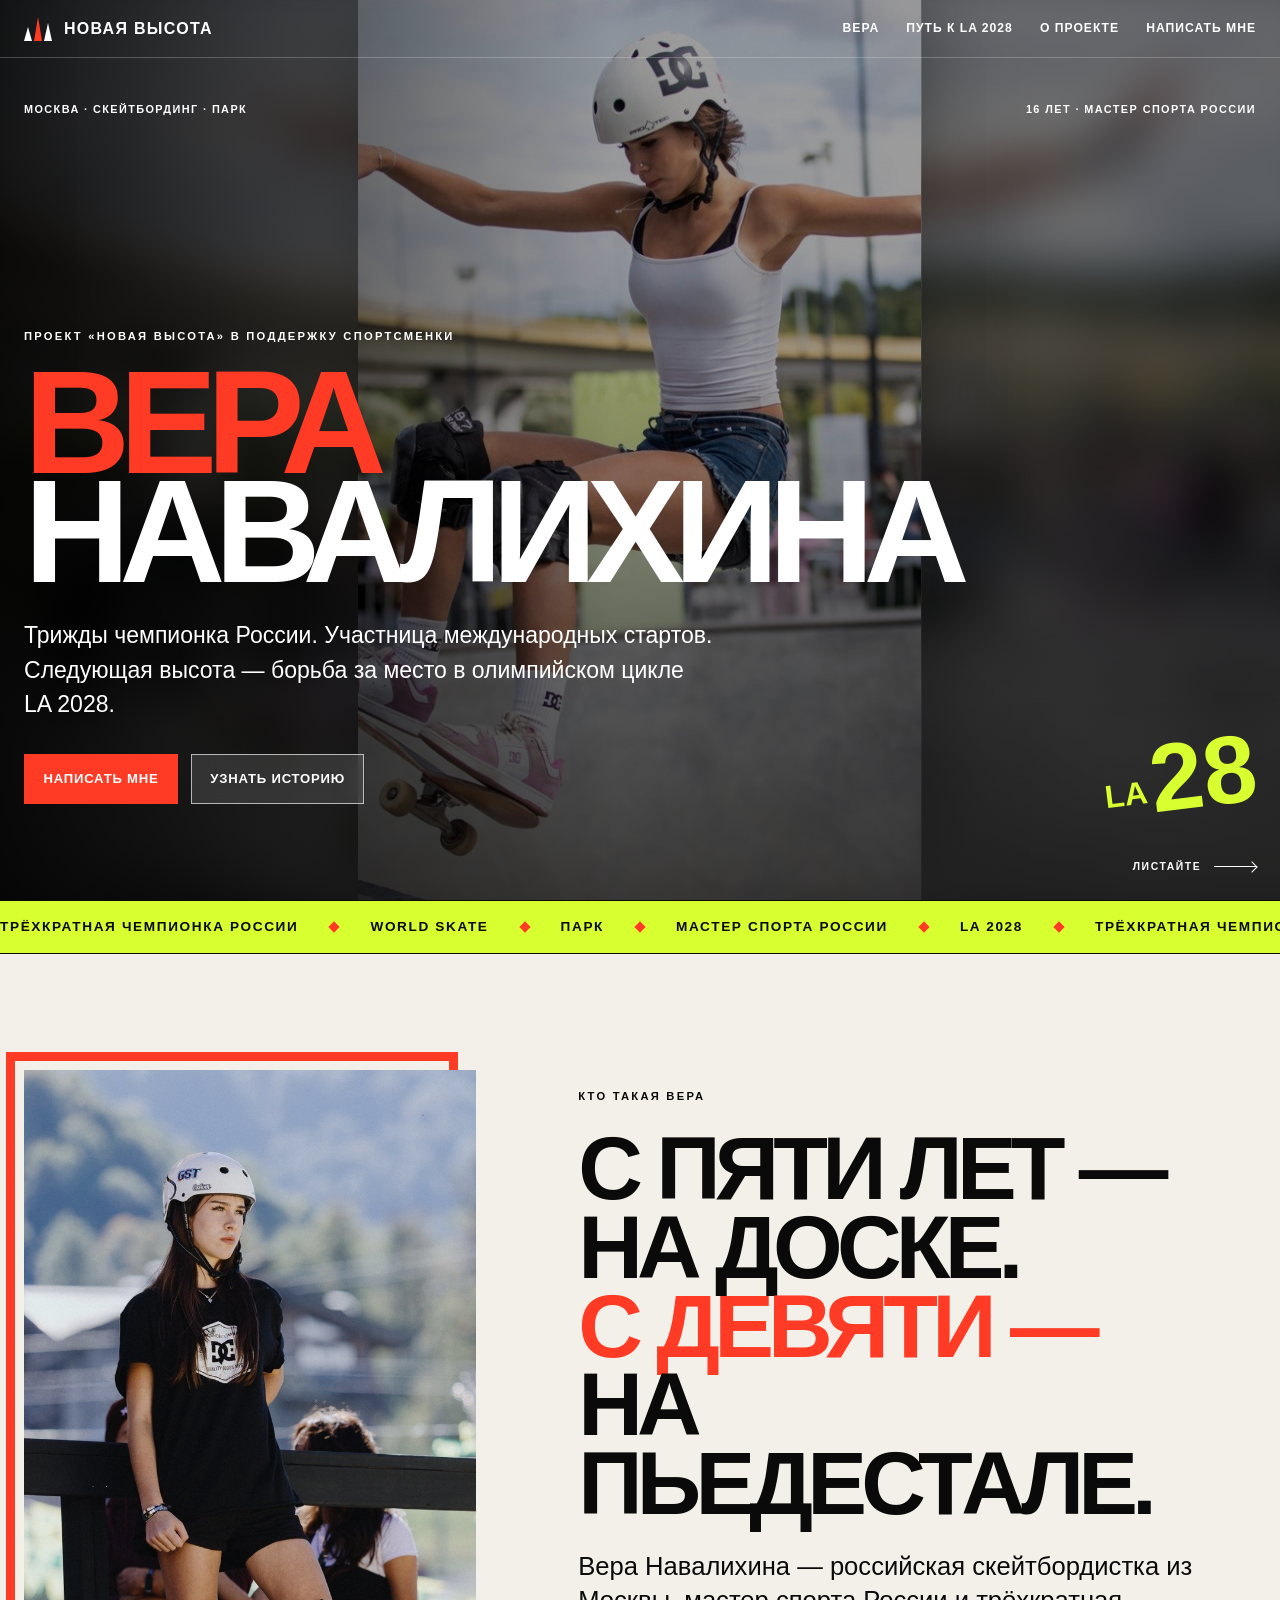
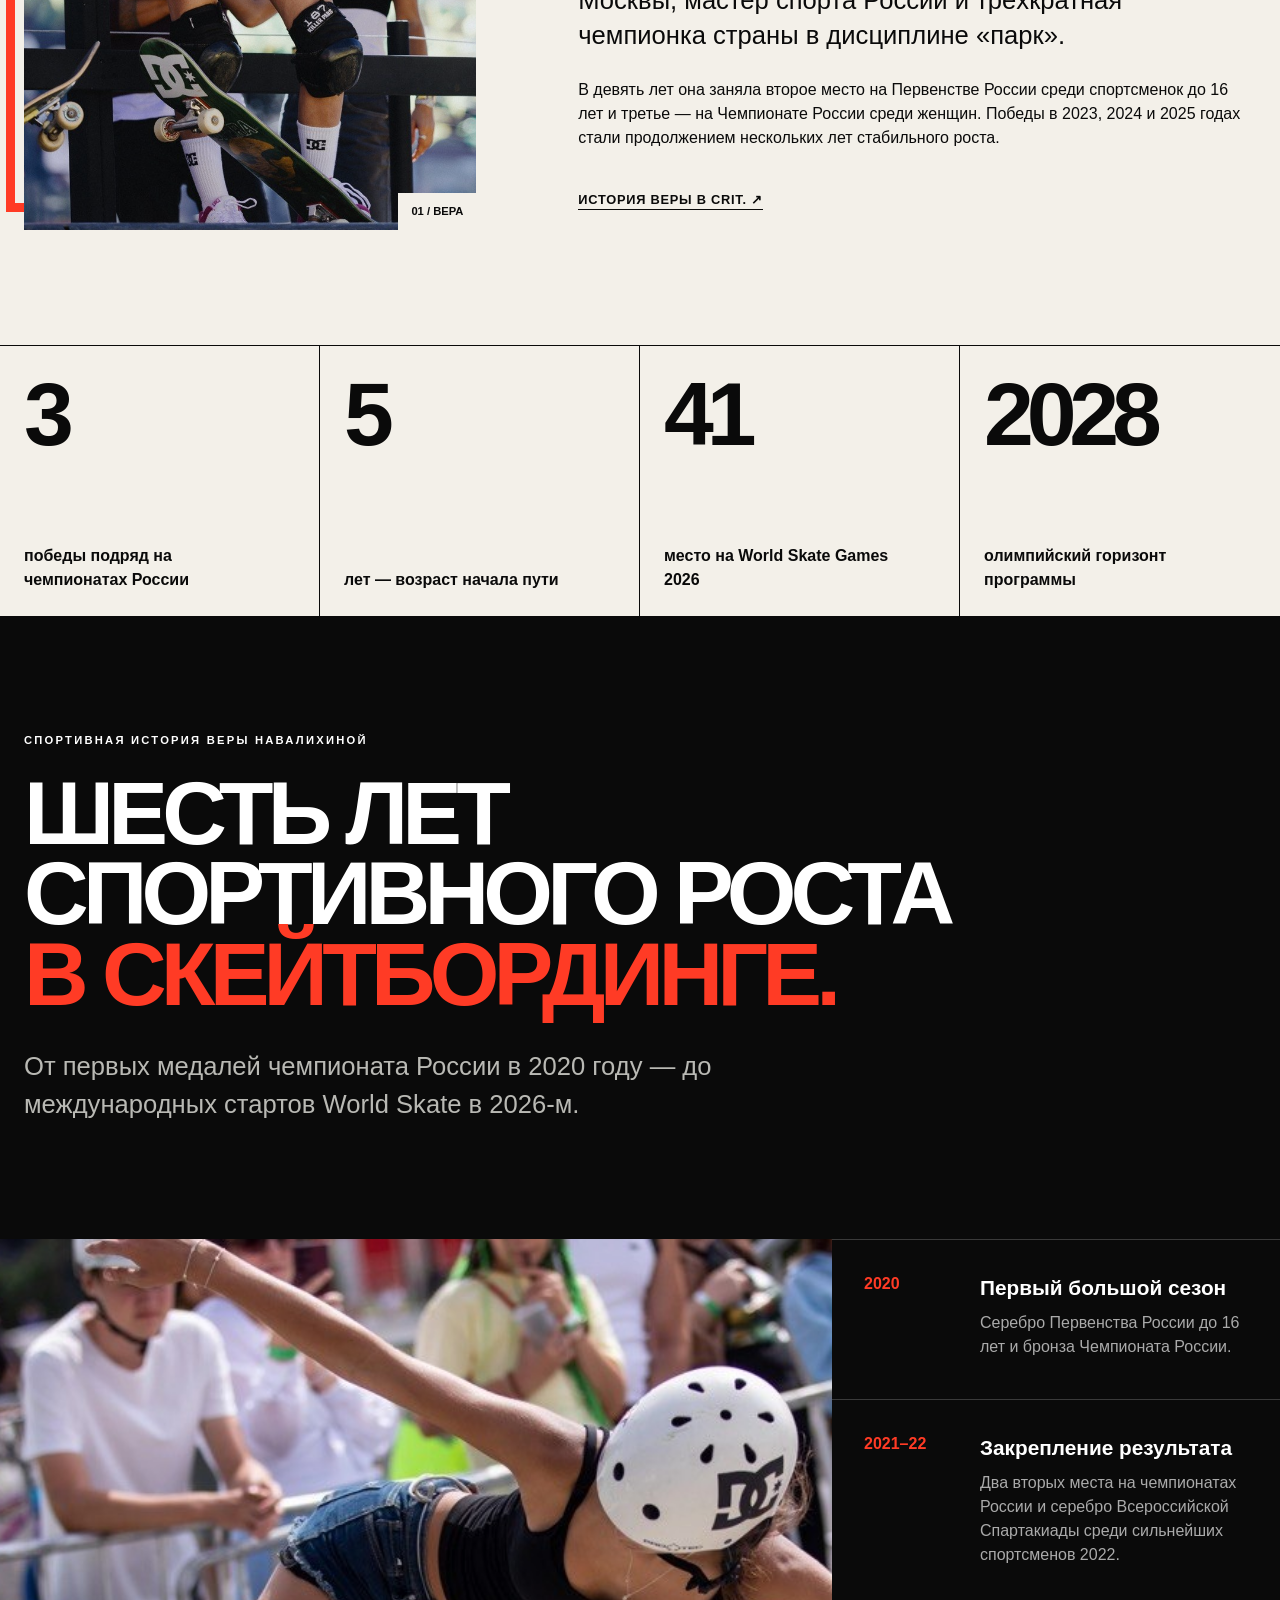
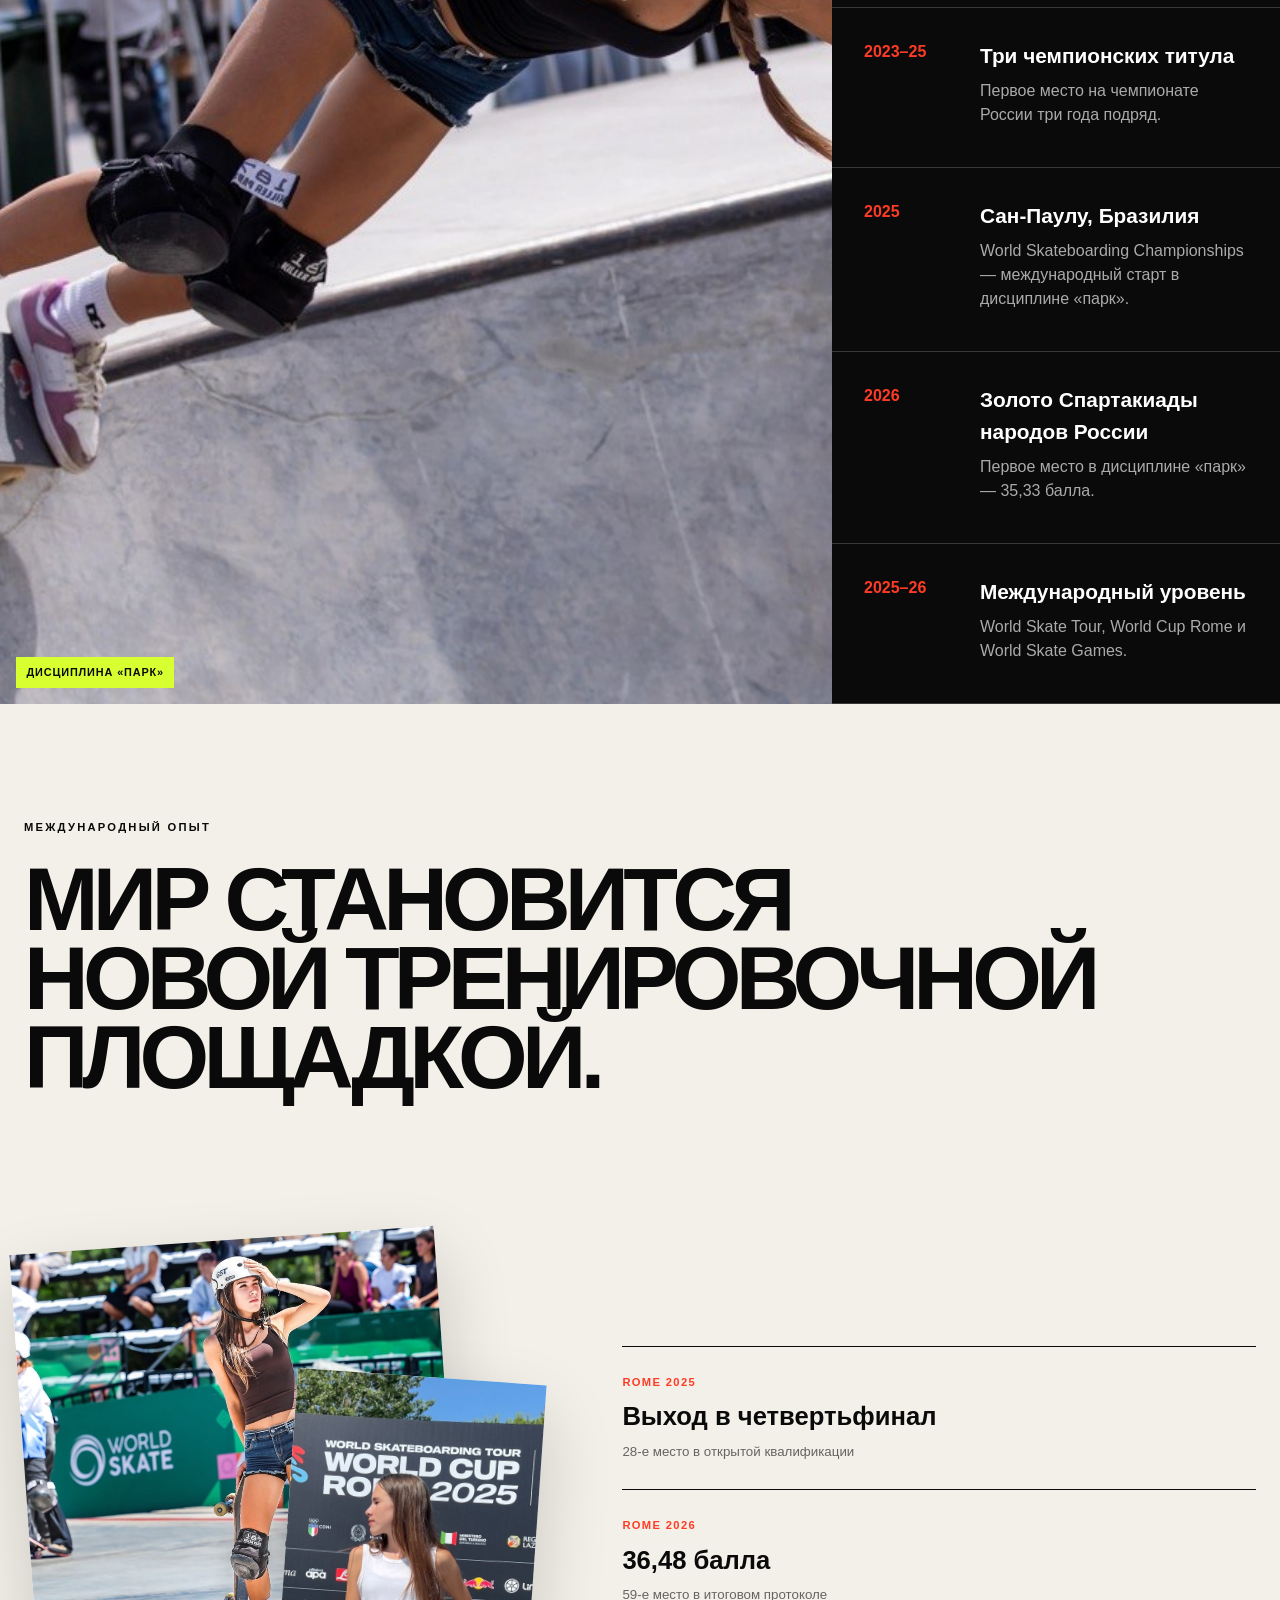
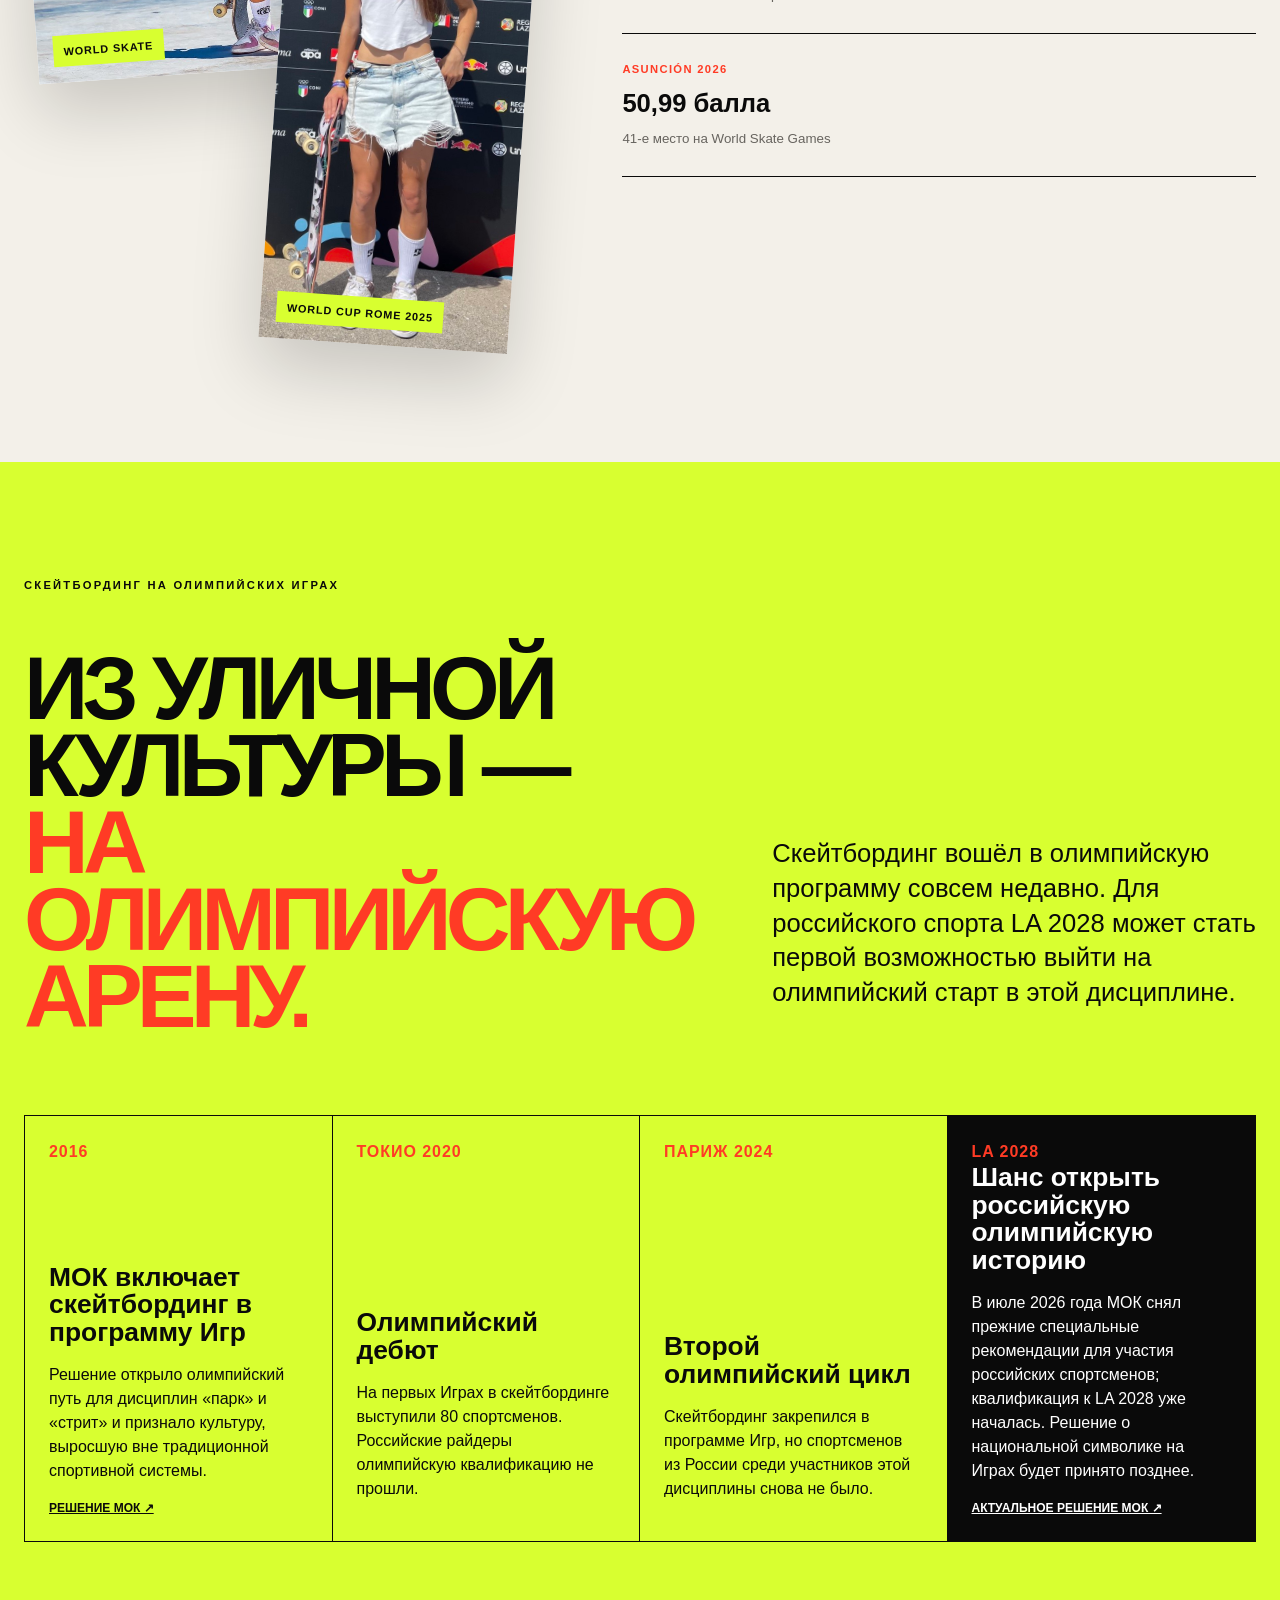
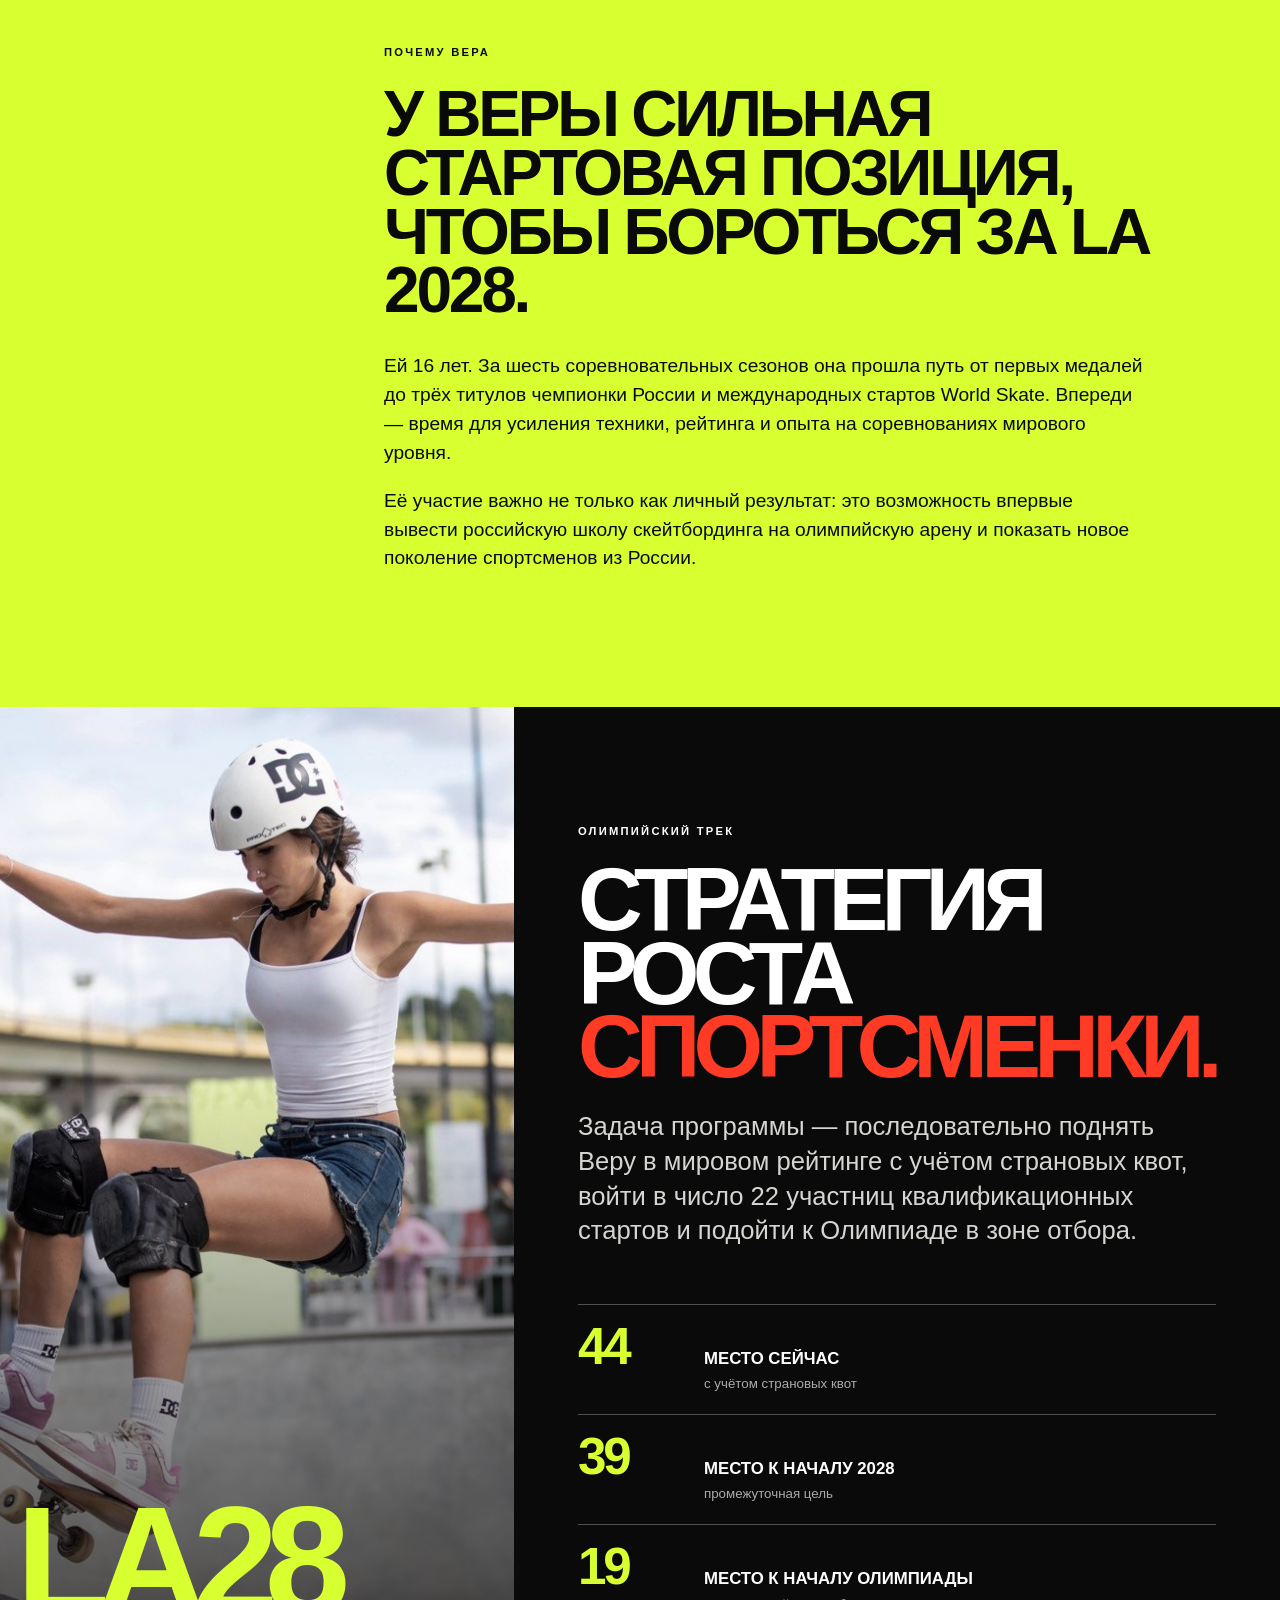
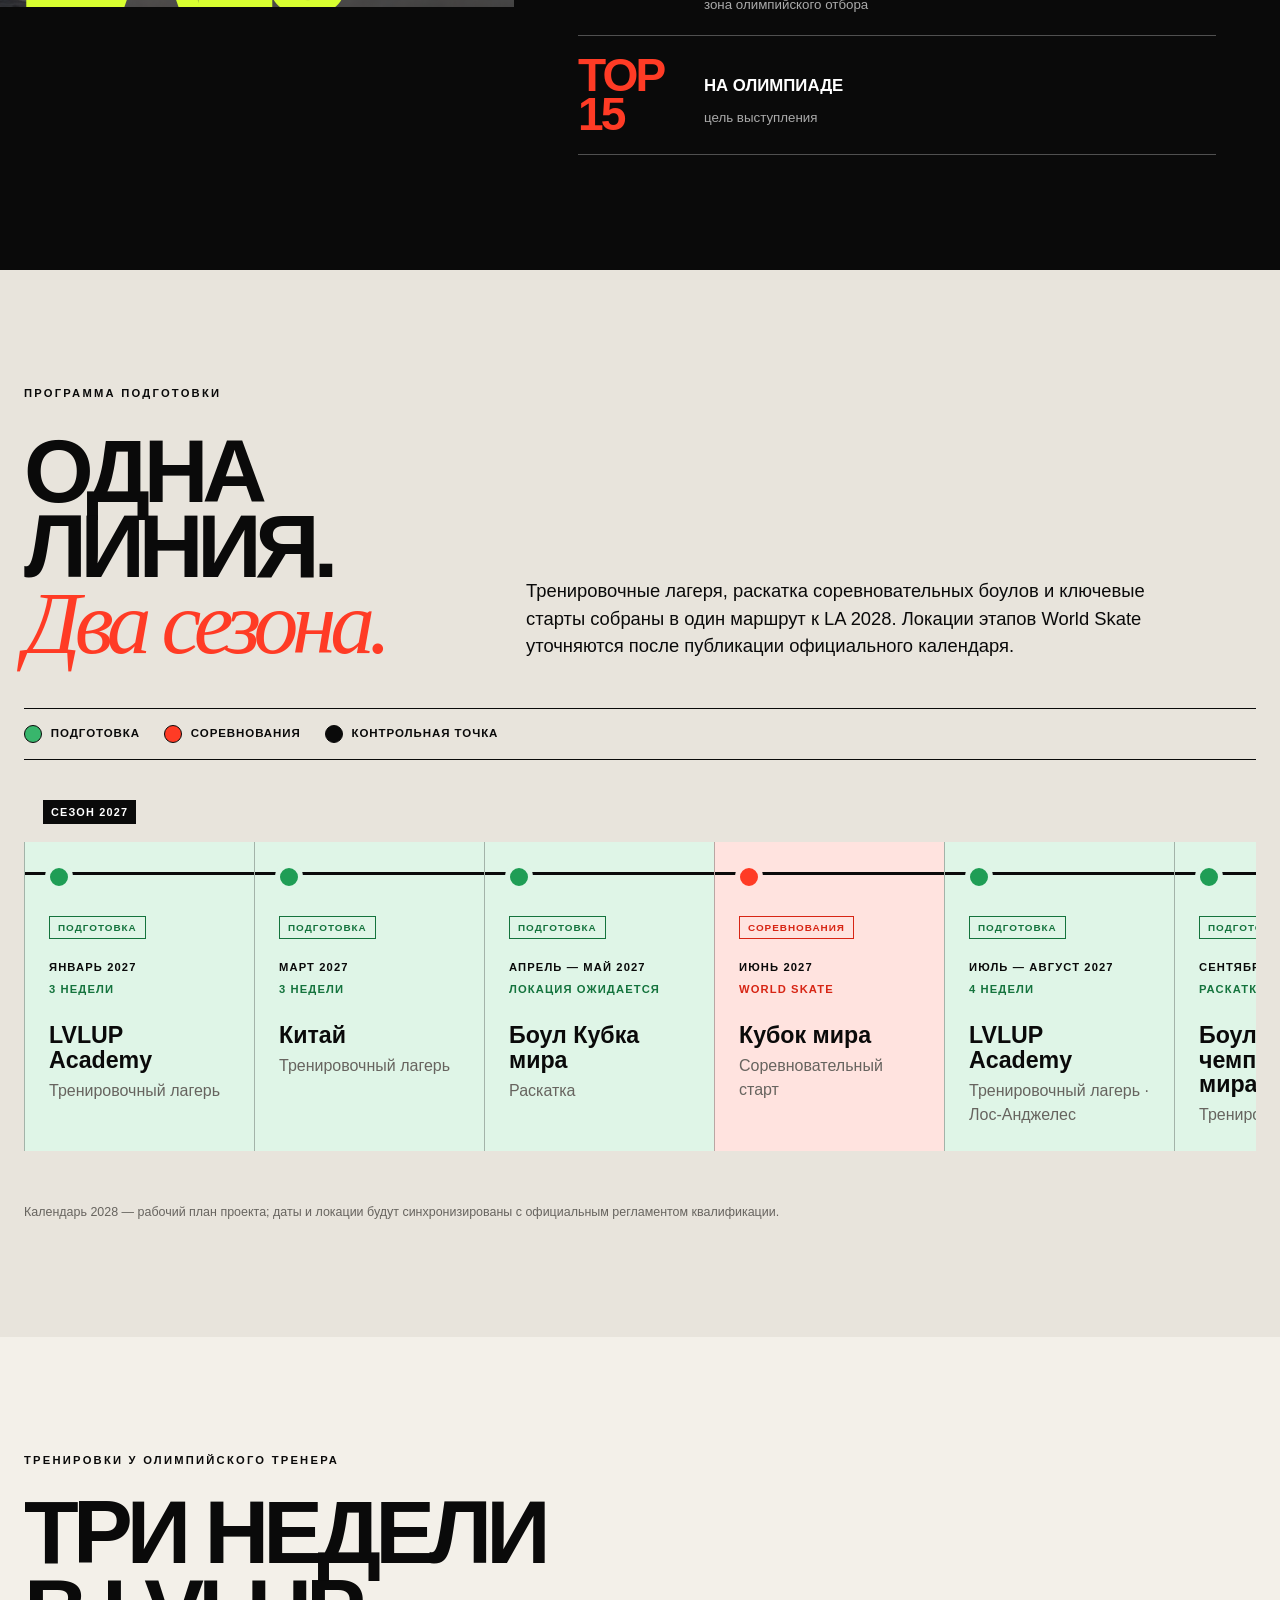
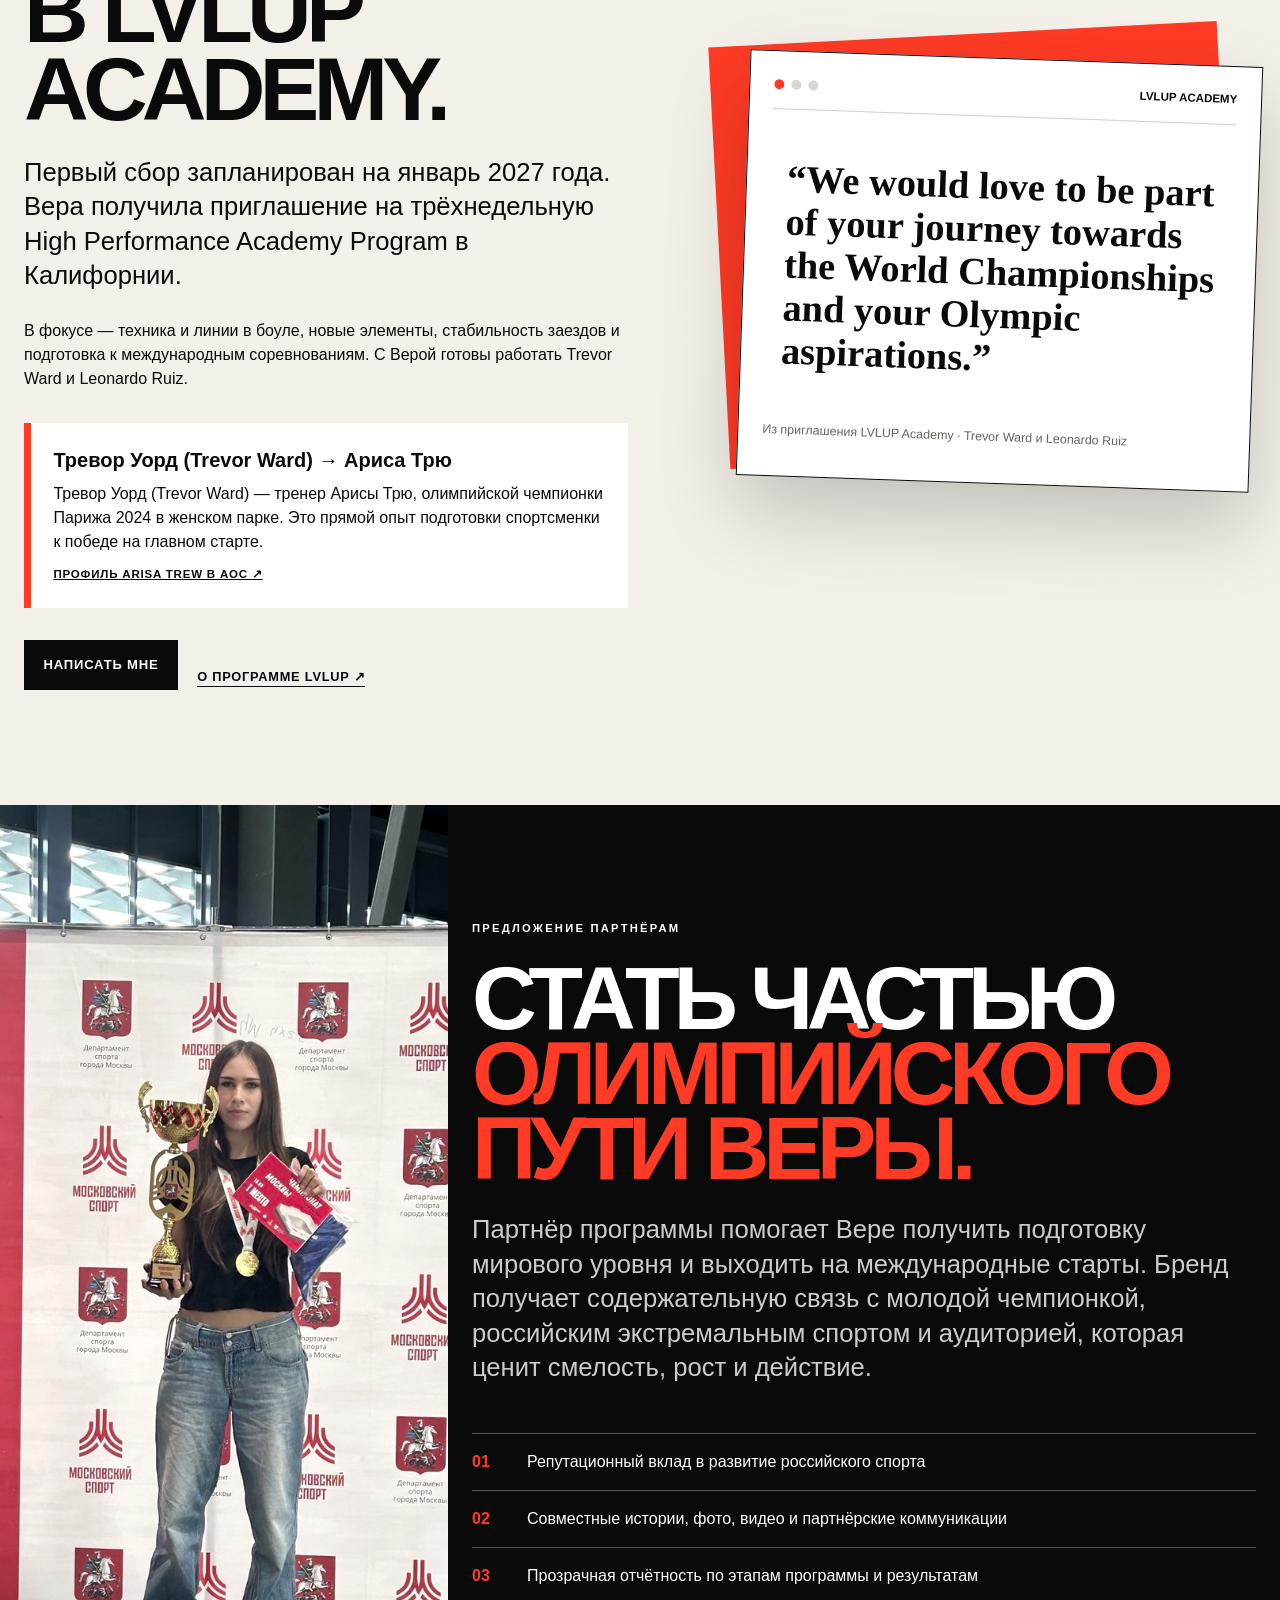
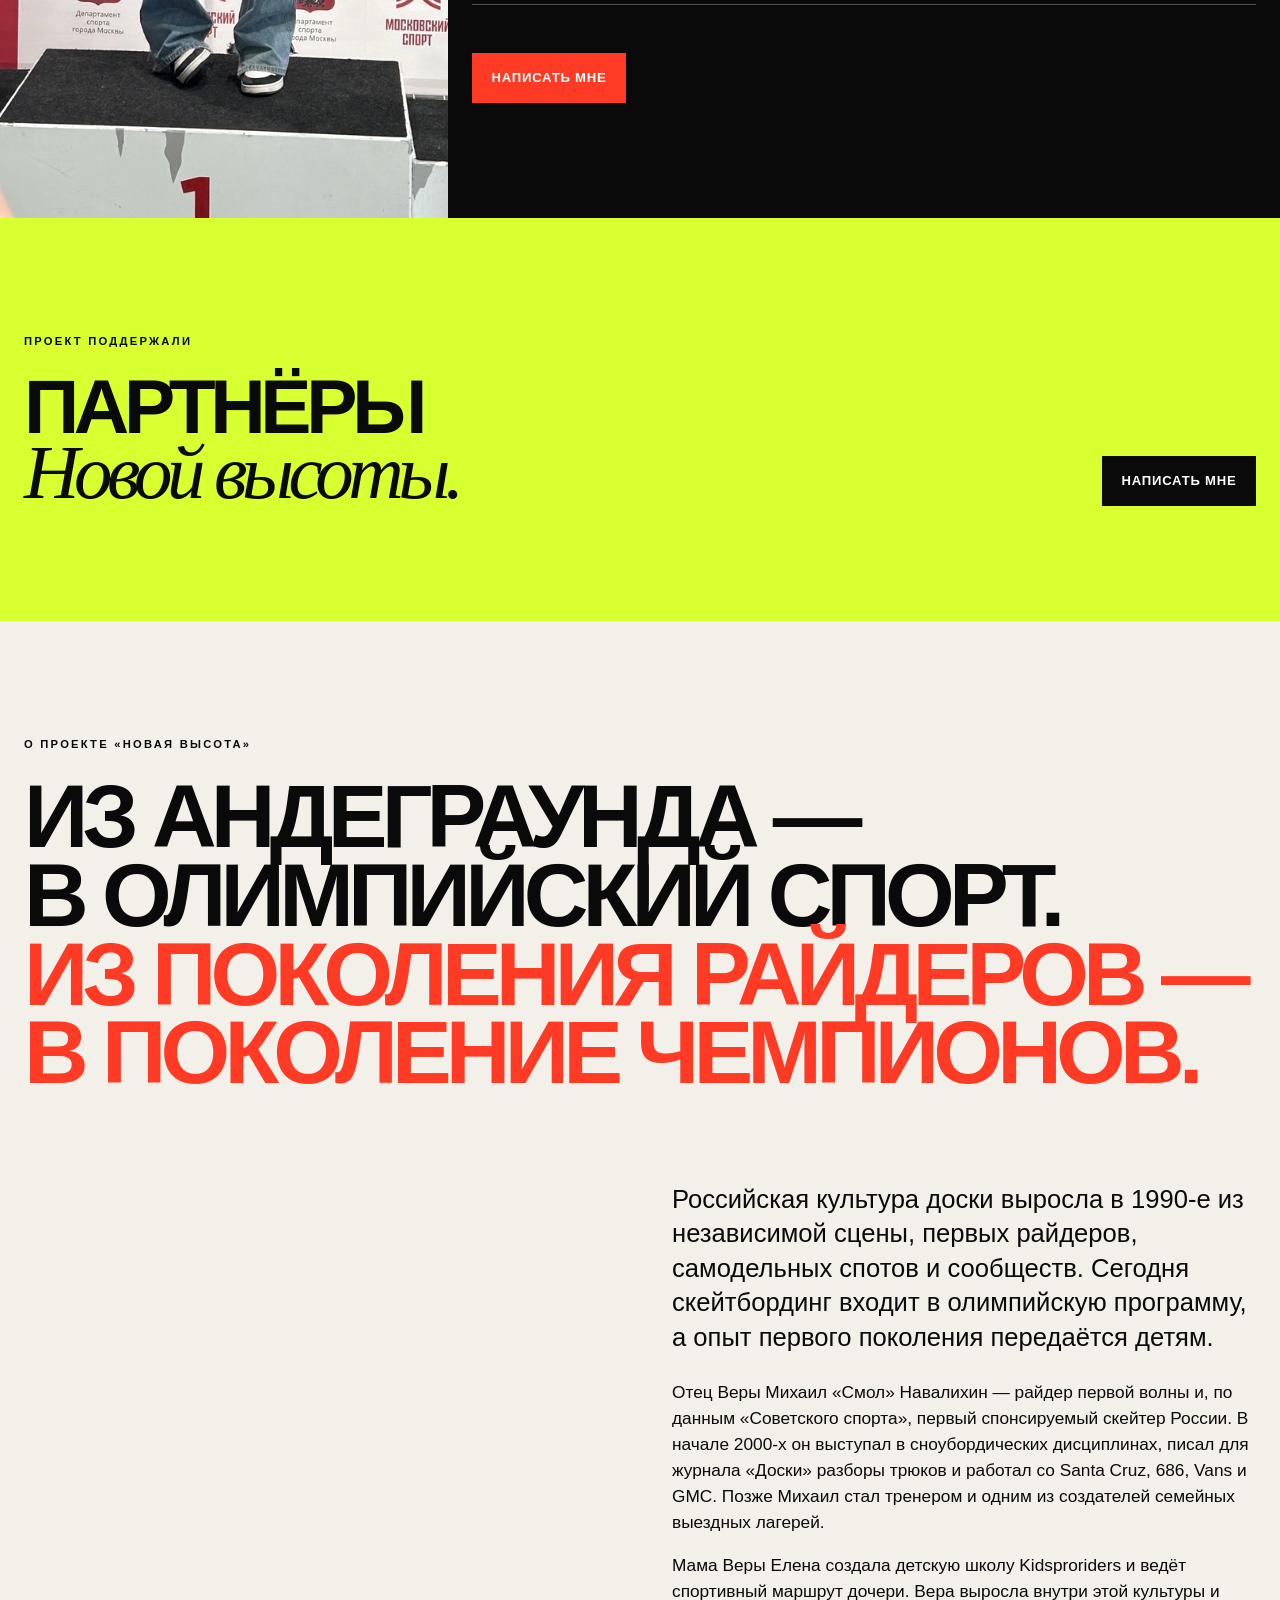
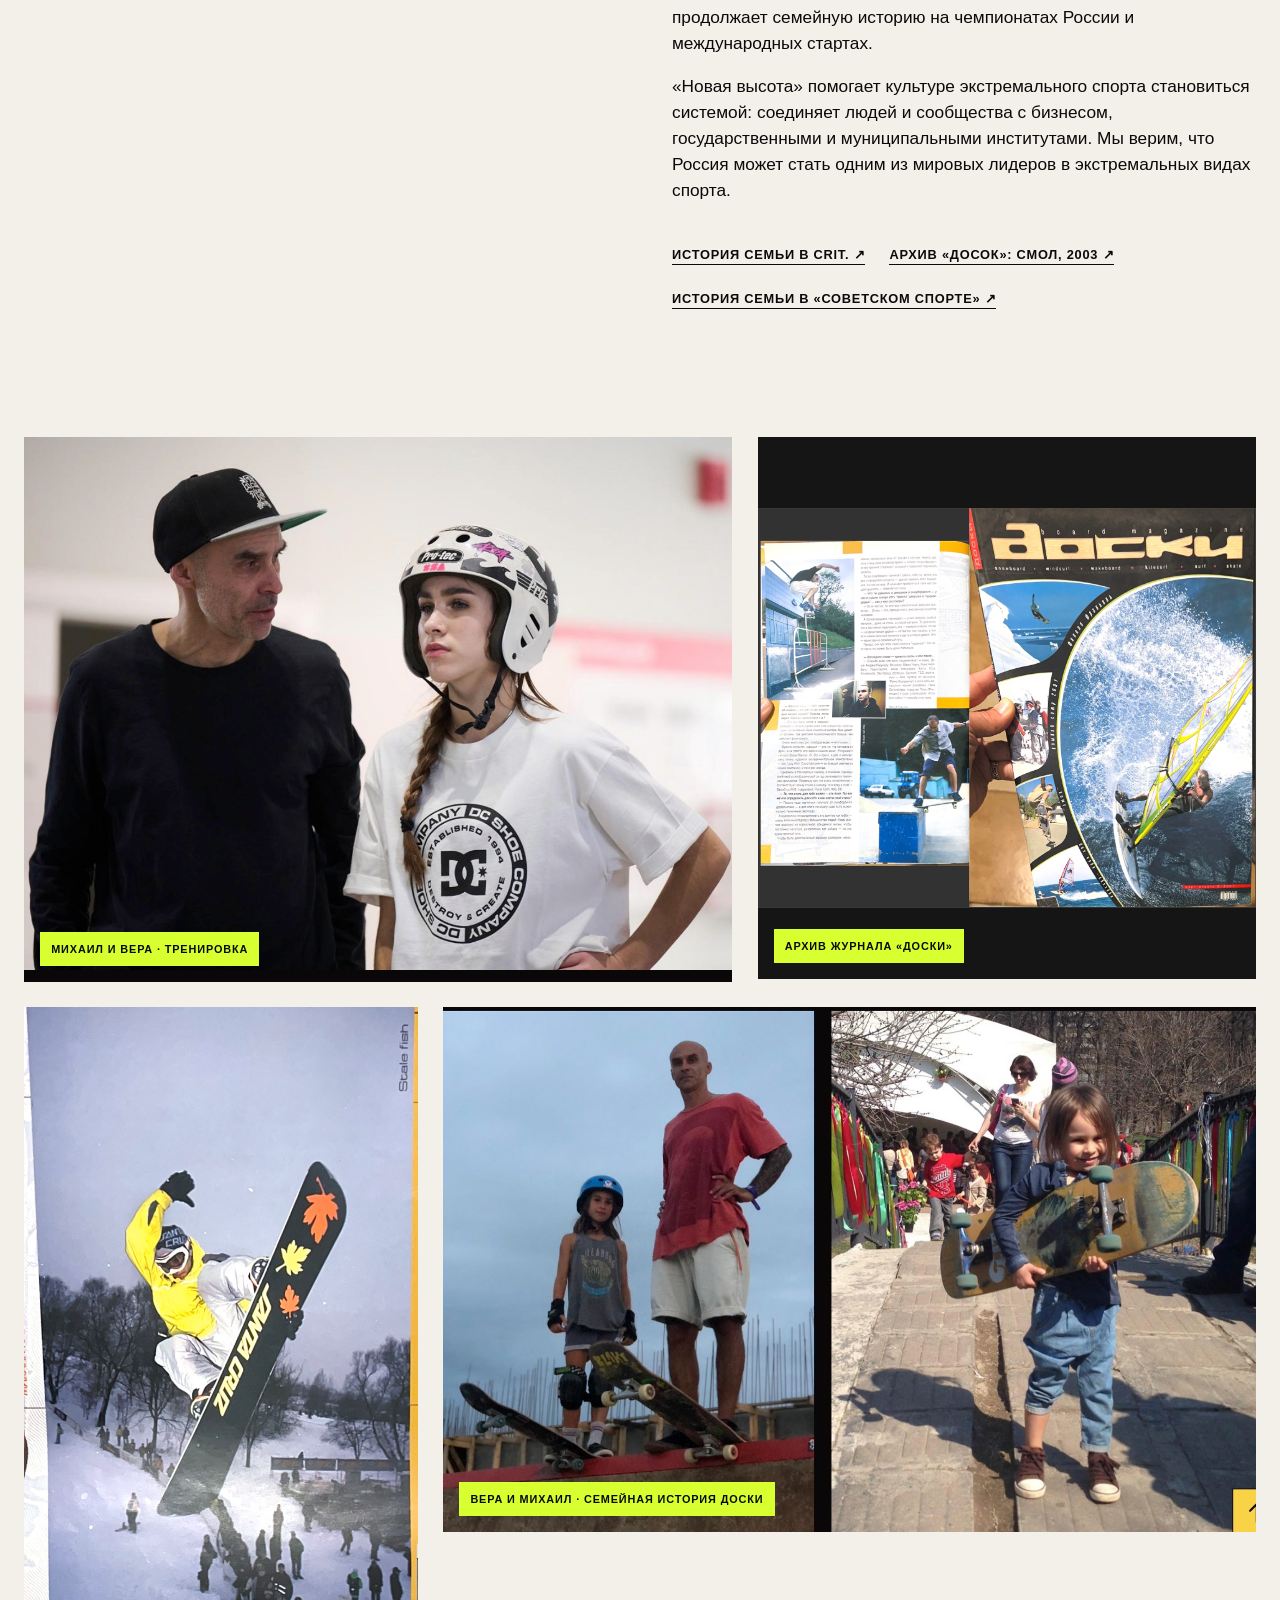
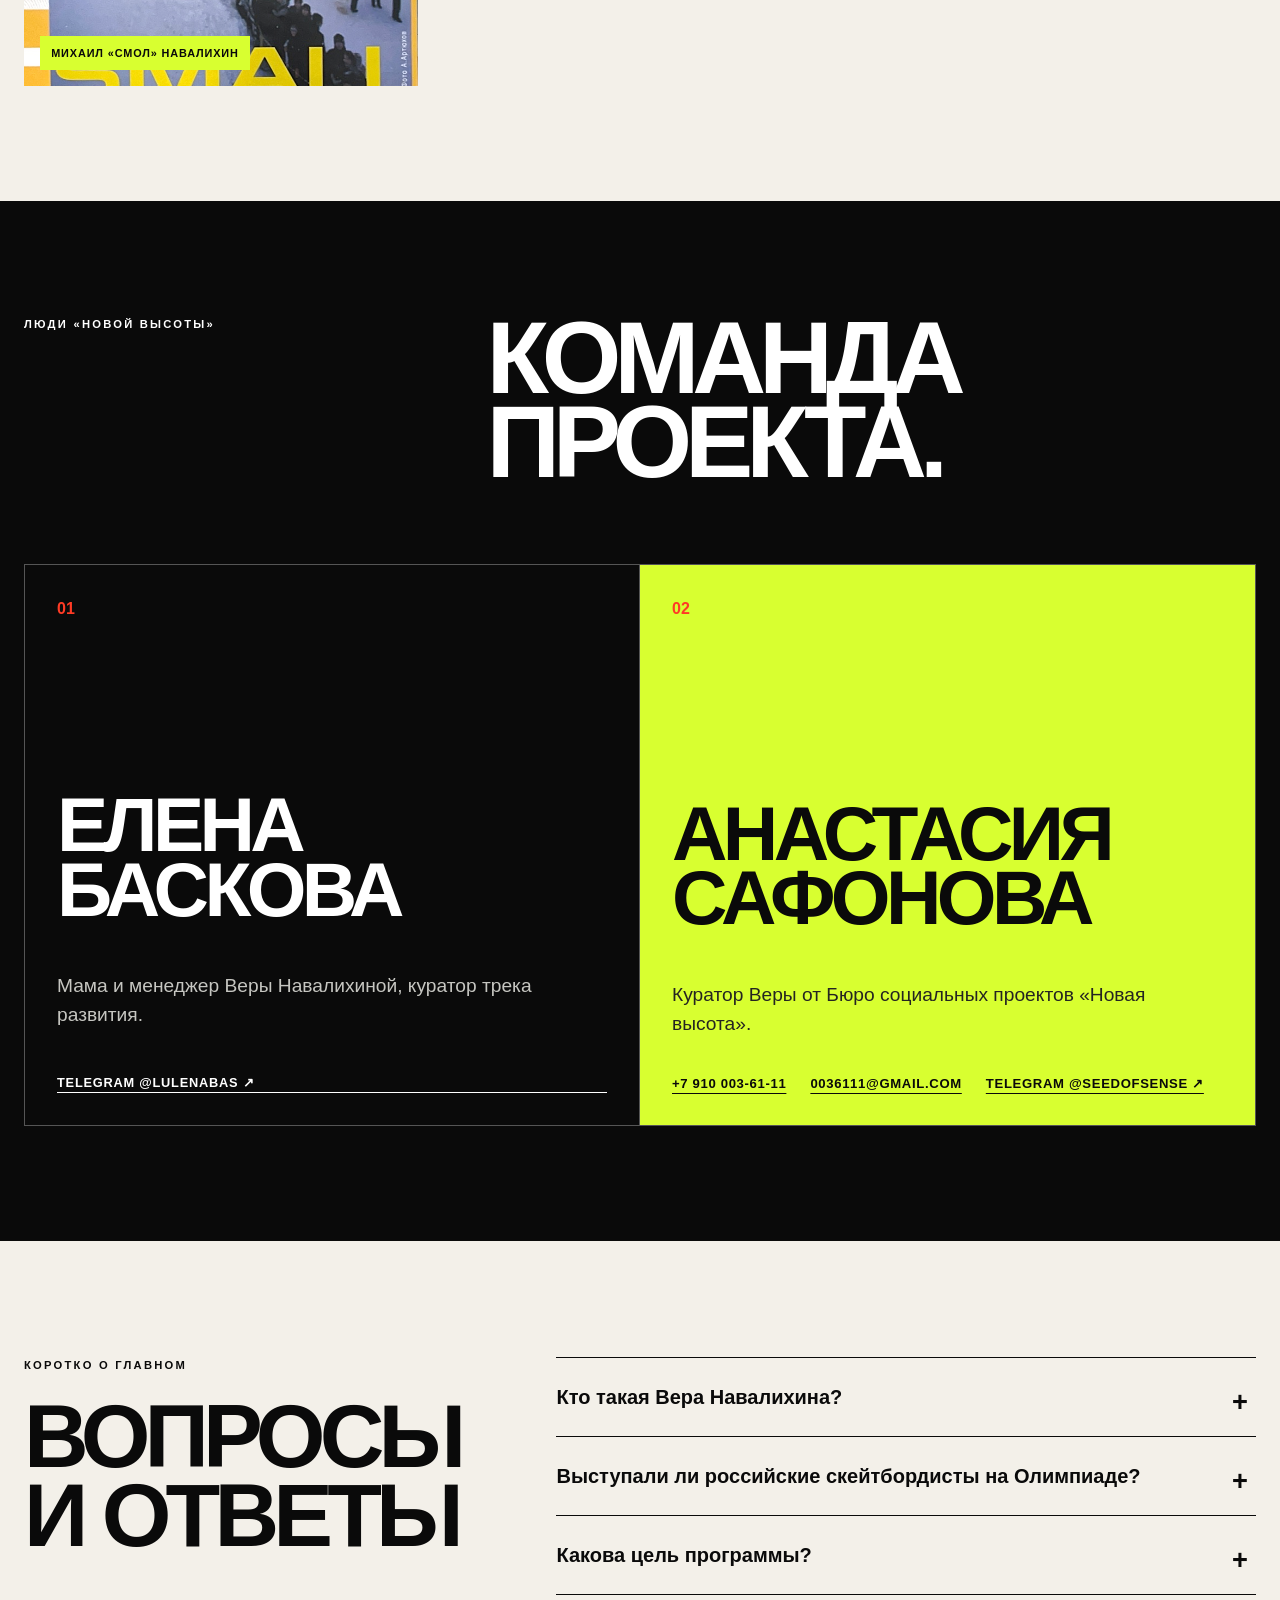
==== commit f4b8caea: "Update Elena role description" ====
--- a/index.html
+++ b/index.html
@@ -146,7 +146,7 @@
     <section class="team section-pad" aria-labelledby="team-title">
       <div class="team-intro" data-reveal><p class="eyebrow">Люди «Новой высоты»</p><h2 id="team-title">Команда<br>проекта.</h2></div>
       <div class="team-grid">
-        <article class="team-person" data-reveal><span>01</span><h3>Елена<br>Баскова</h3><p>Инициатор «Новой высоты», мама и менеджер Веры Навалихиной, куратор трека развития.</p><a class="source-link" href="https://t.me/lulenabas" target="_blank" rel="noreferrer">Telegram @lulenabas ↗</a></article>
+        <article class="team-person" data-reveal><span>01</span><h3>Елена<br>Баскова</h3><p>Мама и менеджер Веры Навалихиной, куратор трека развития.</p><a class="source-link" href="https://t.me/lulenabas" target="_blank" rel="noreferrer">Telegram @lulenabas ↗</a></article>
         <article class="team-person team-person-accent" data-reveal><span>02</span><h3>Анастасия<br>Сафонова</h3><p>Куратор Веры от Бюро социальных проектов «Новая высота».</p><div class="team-contacts"><a href="tel:+79100036111">+7 910 003-61-11</a><a href="mailto:0036111@gmail.com">0036111@gmail.com</a><a href="https://t.me/seedofsense" target="_blank" rel="noreferrer">Telegram @seedofsense ↗</a></div></article>
       </div>
     </section>
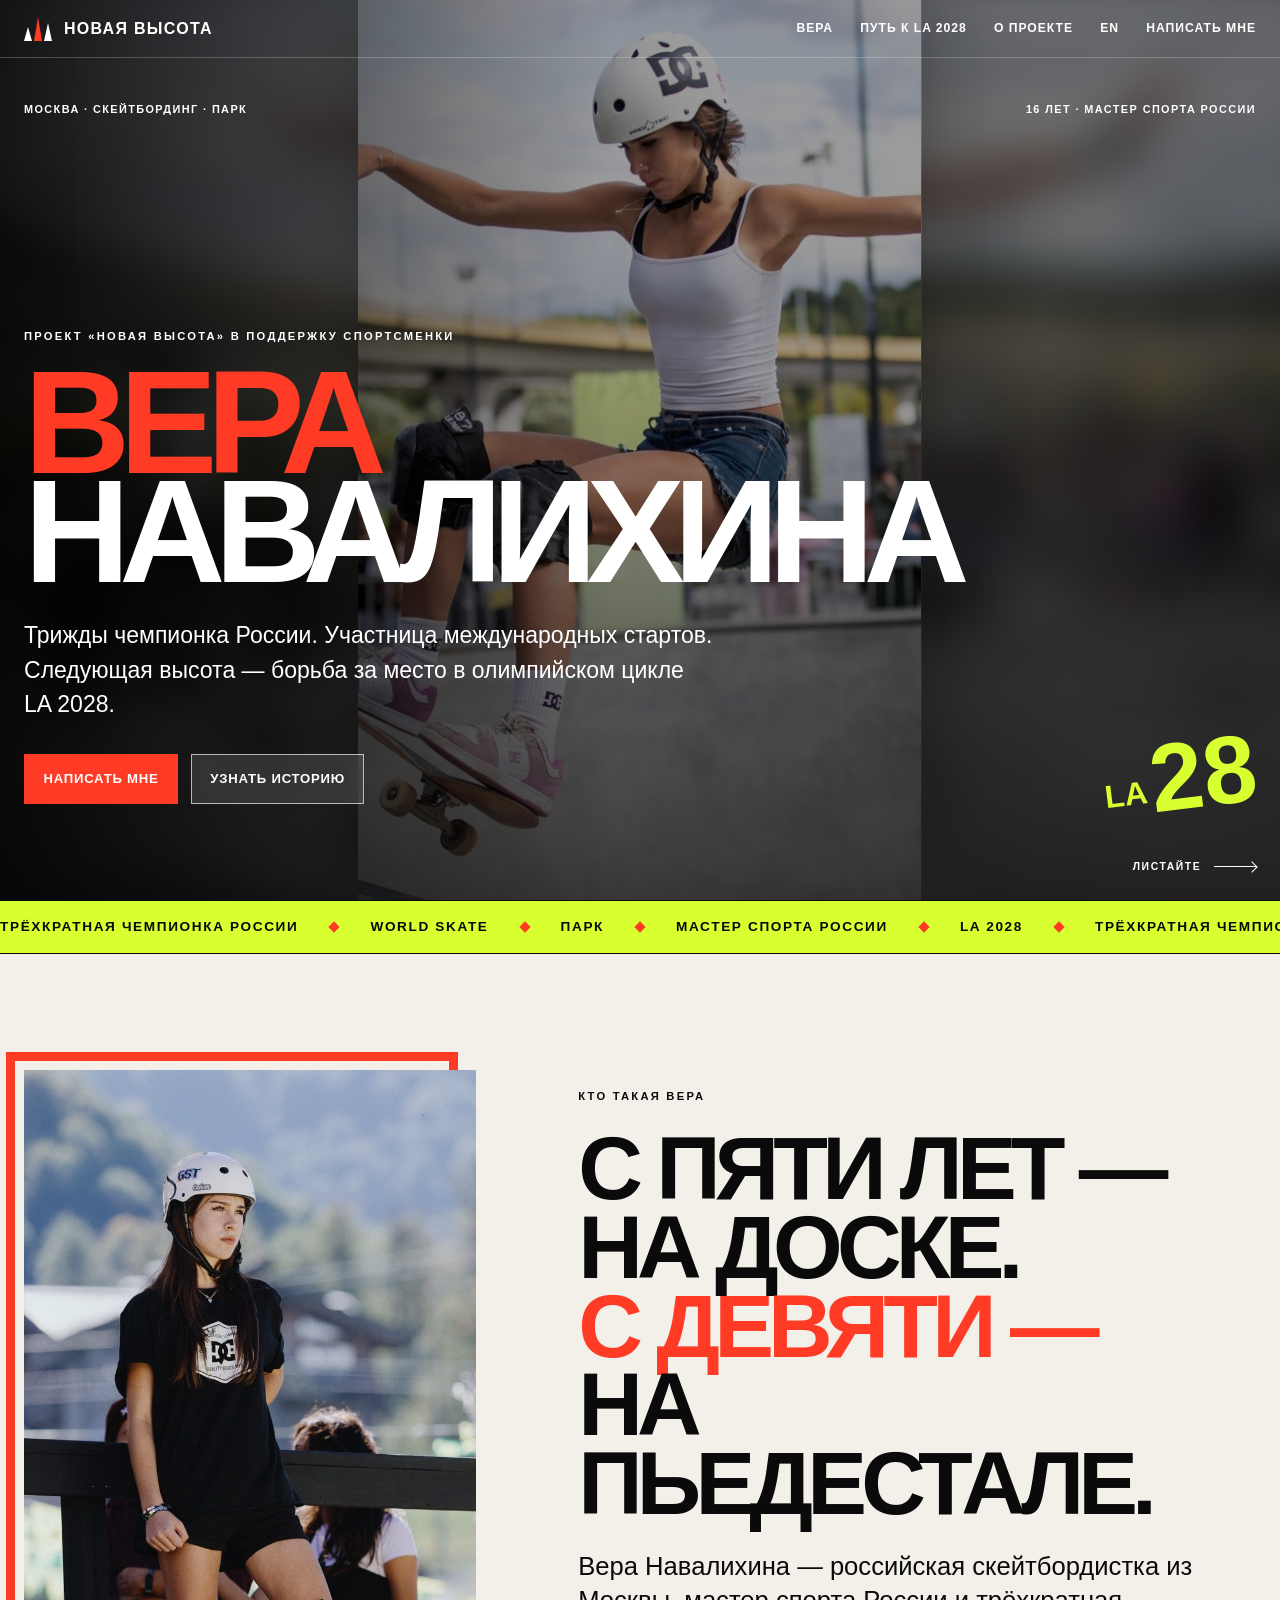
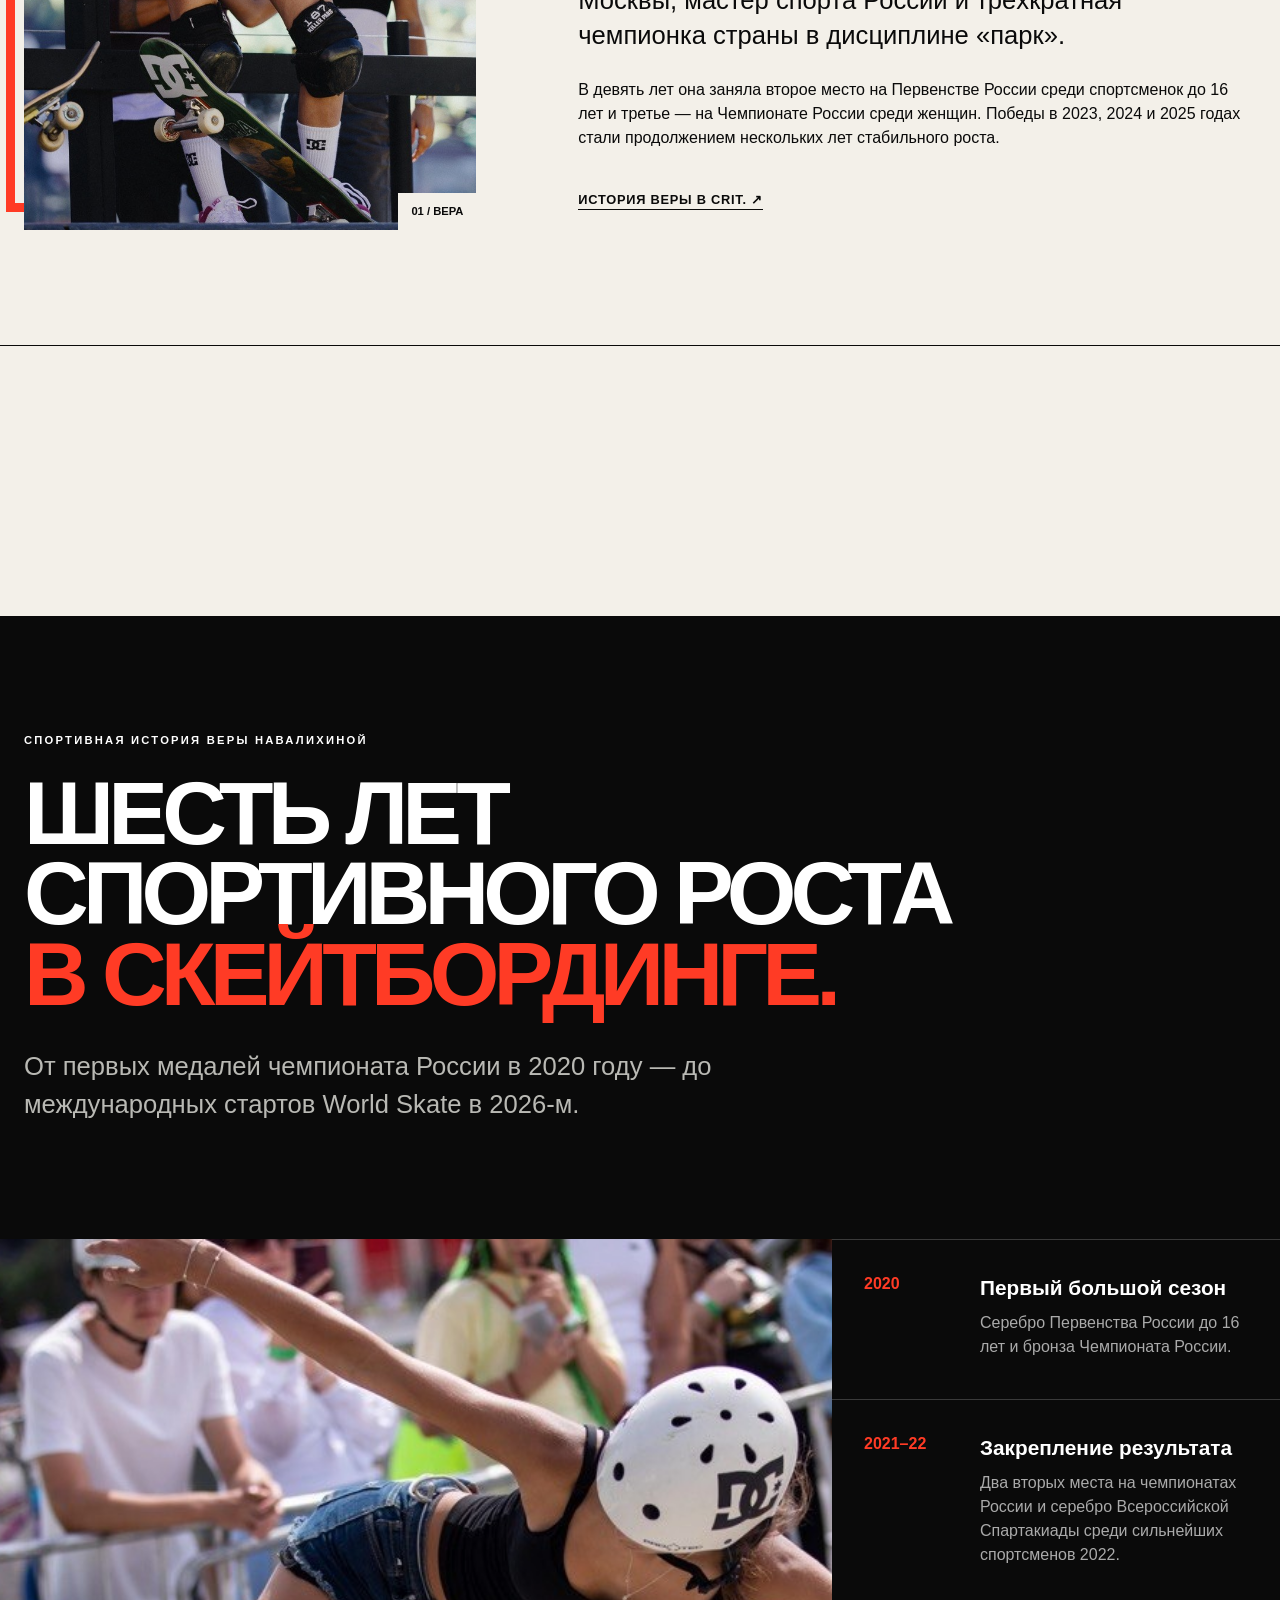
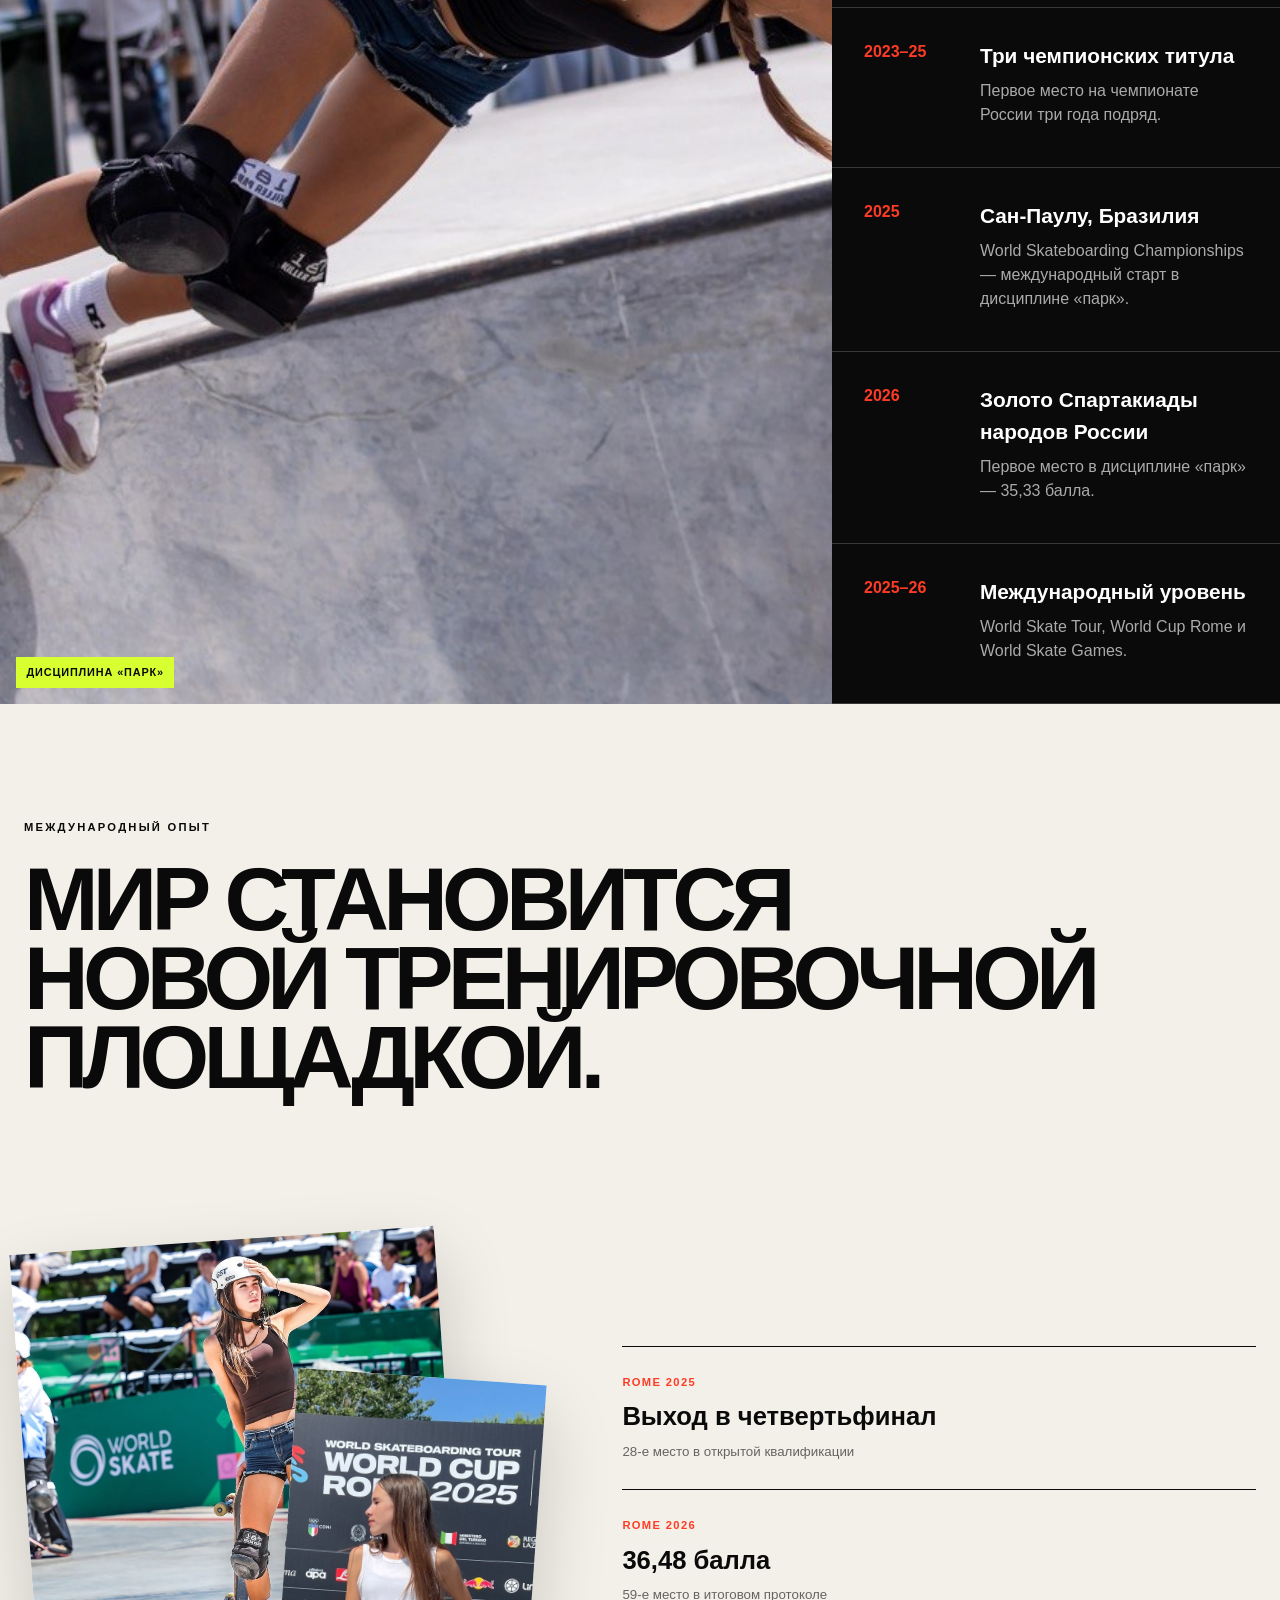
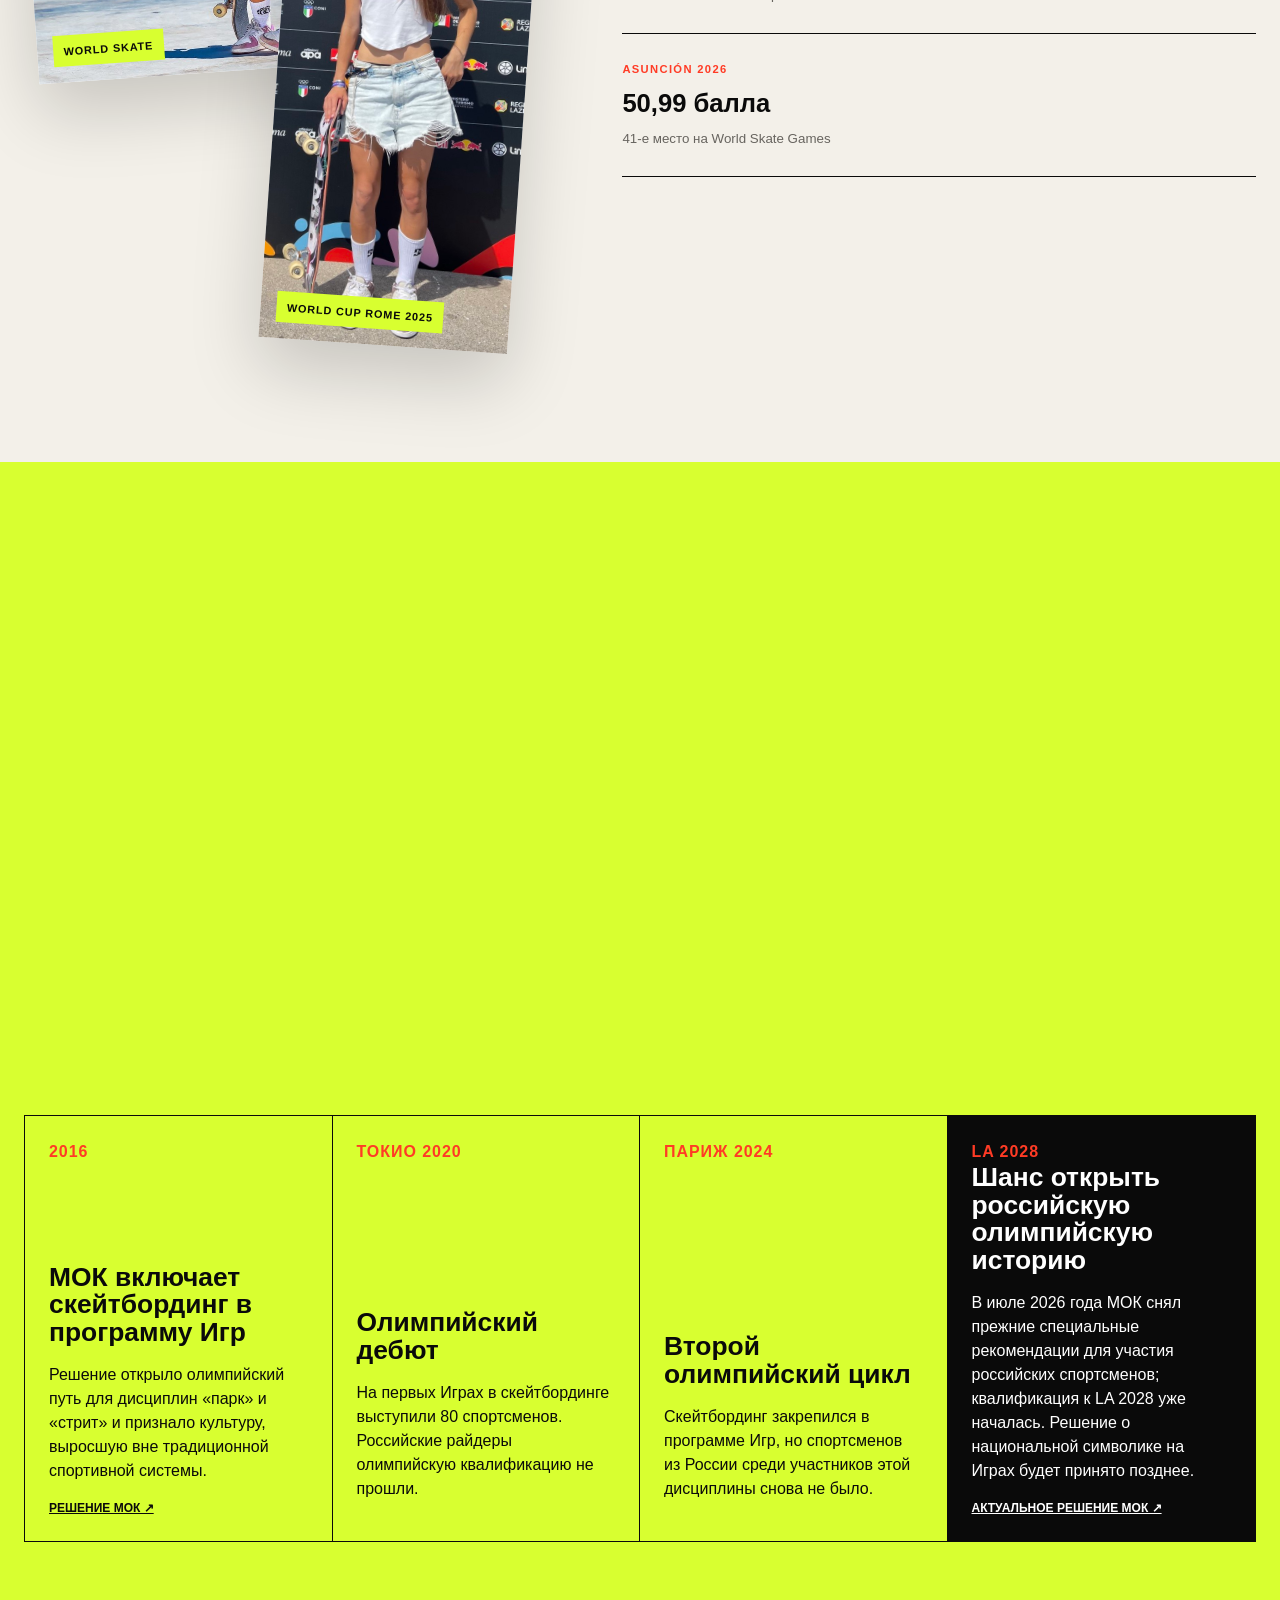
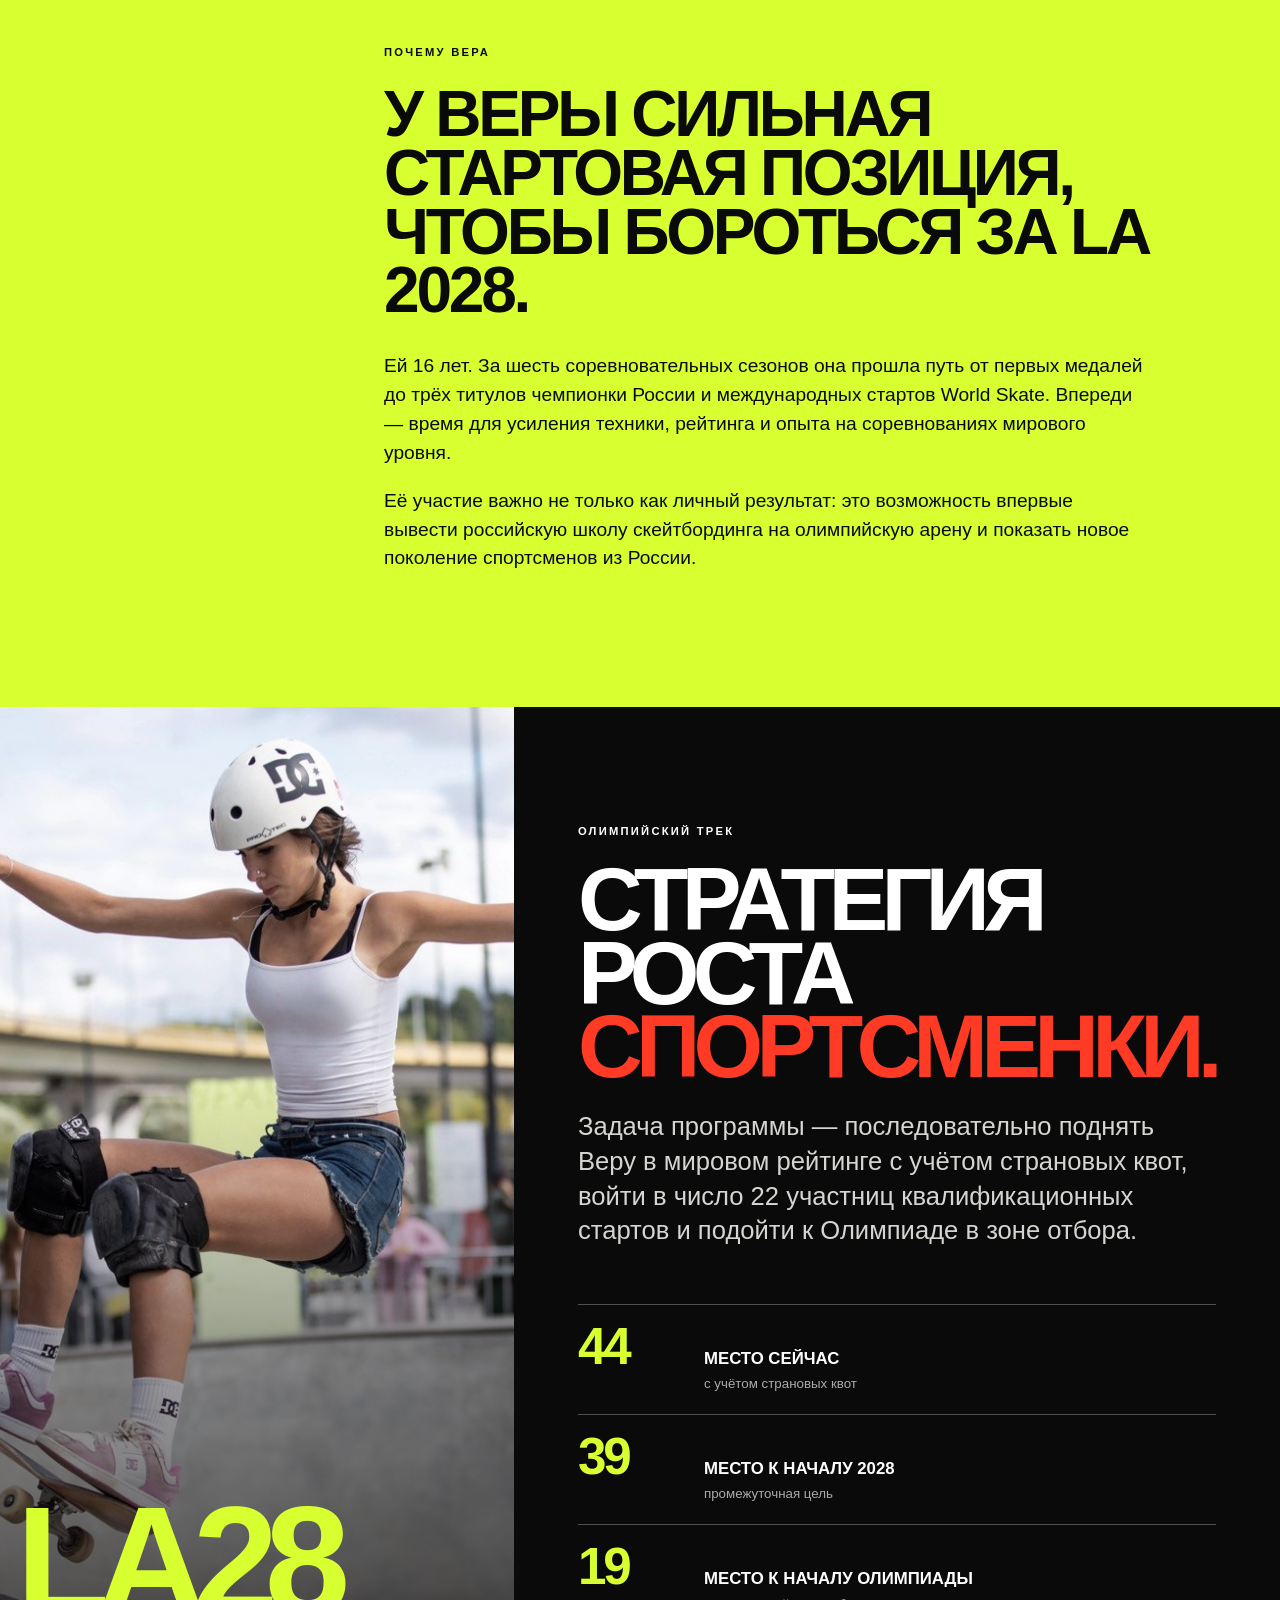
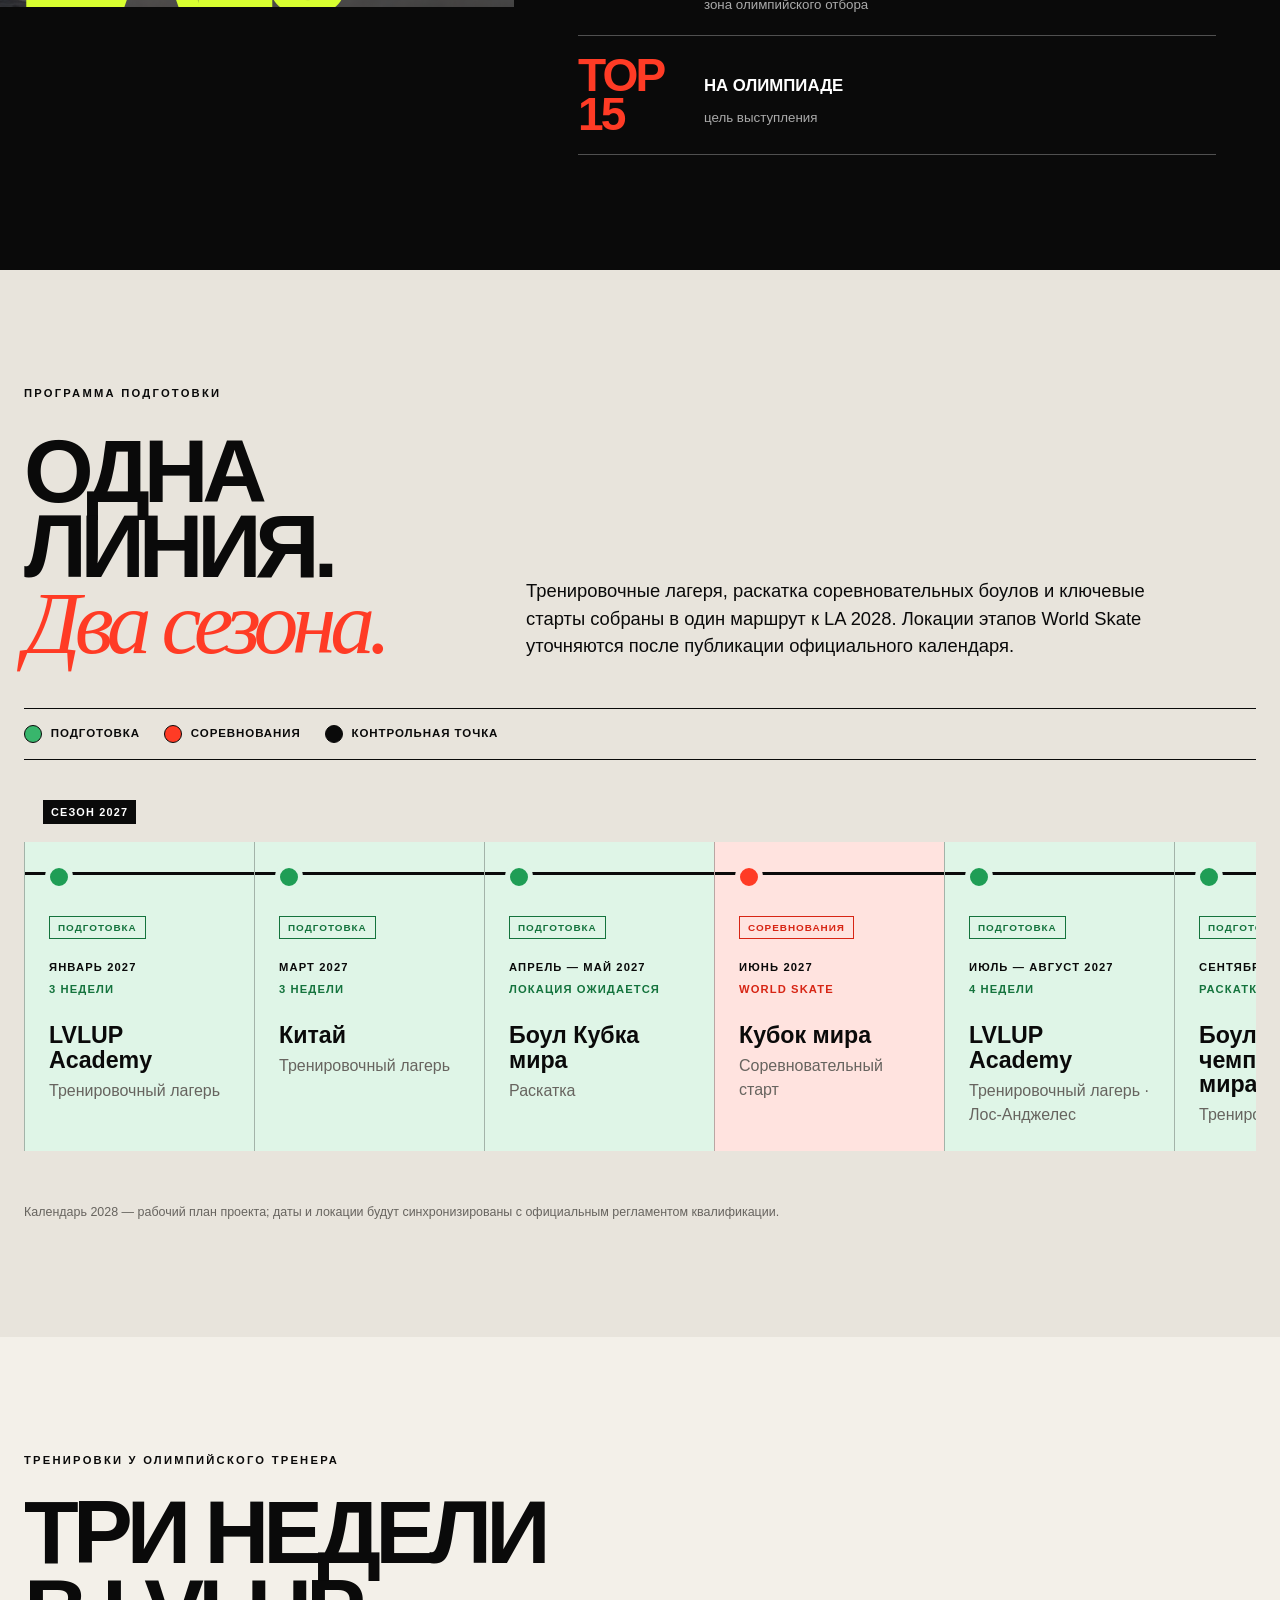
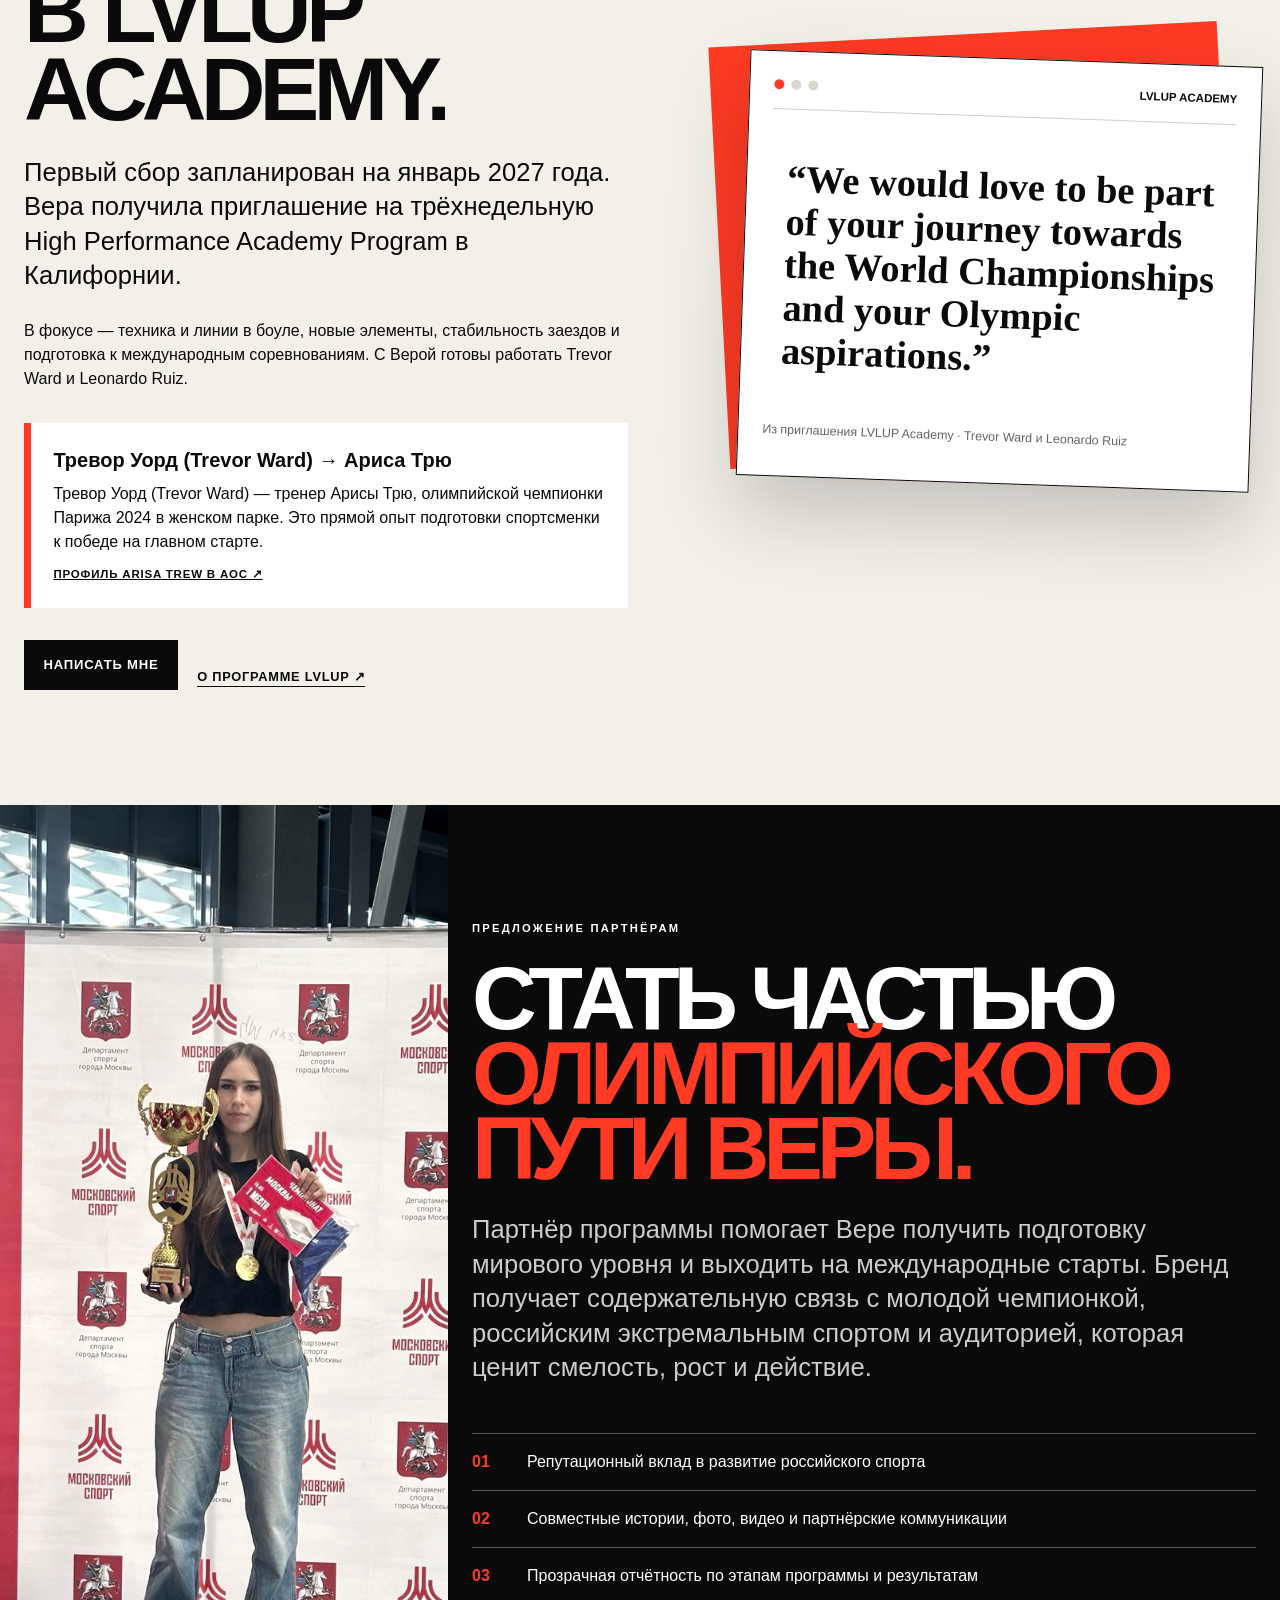
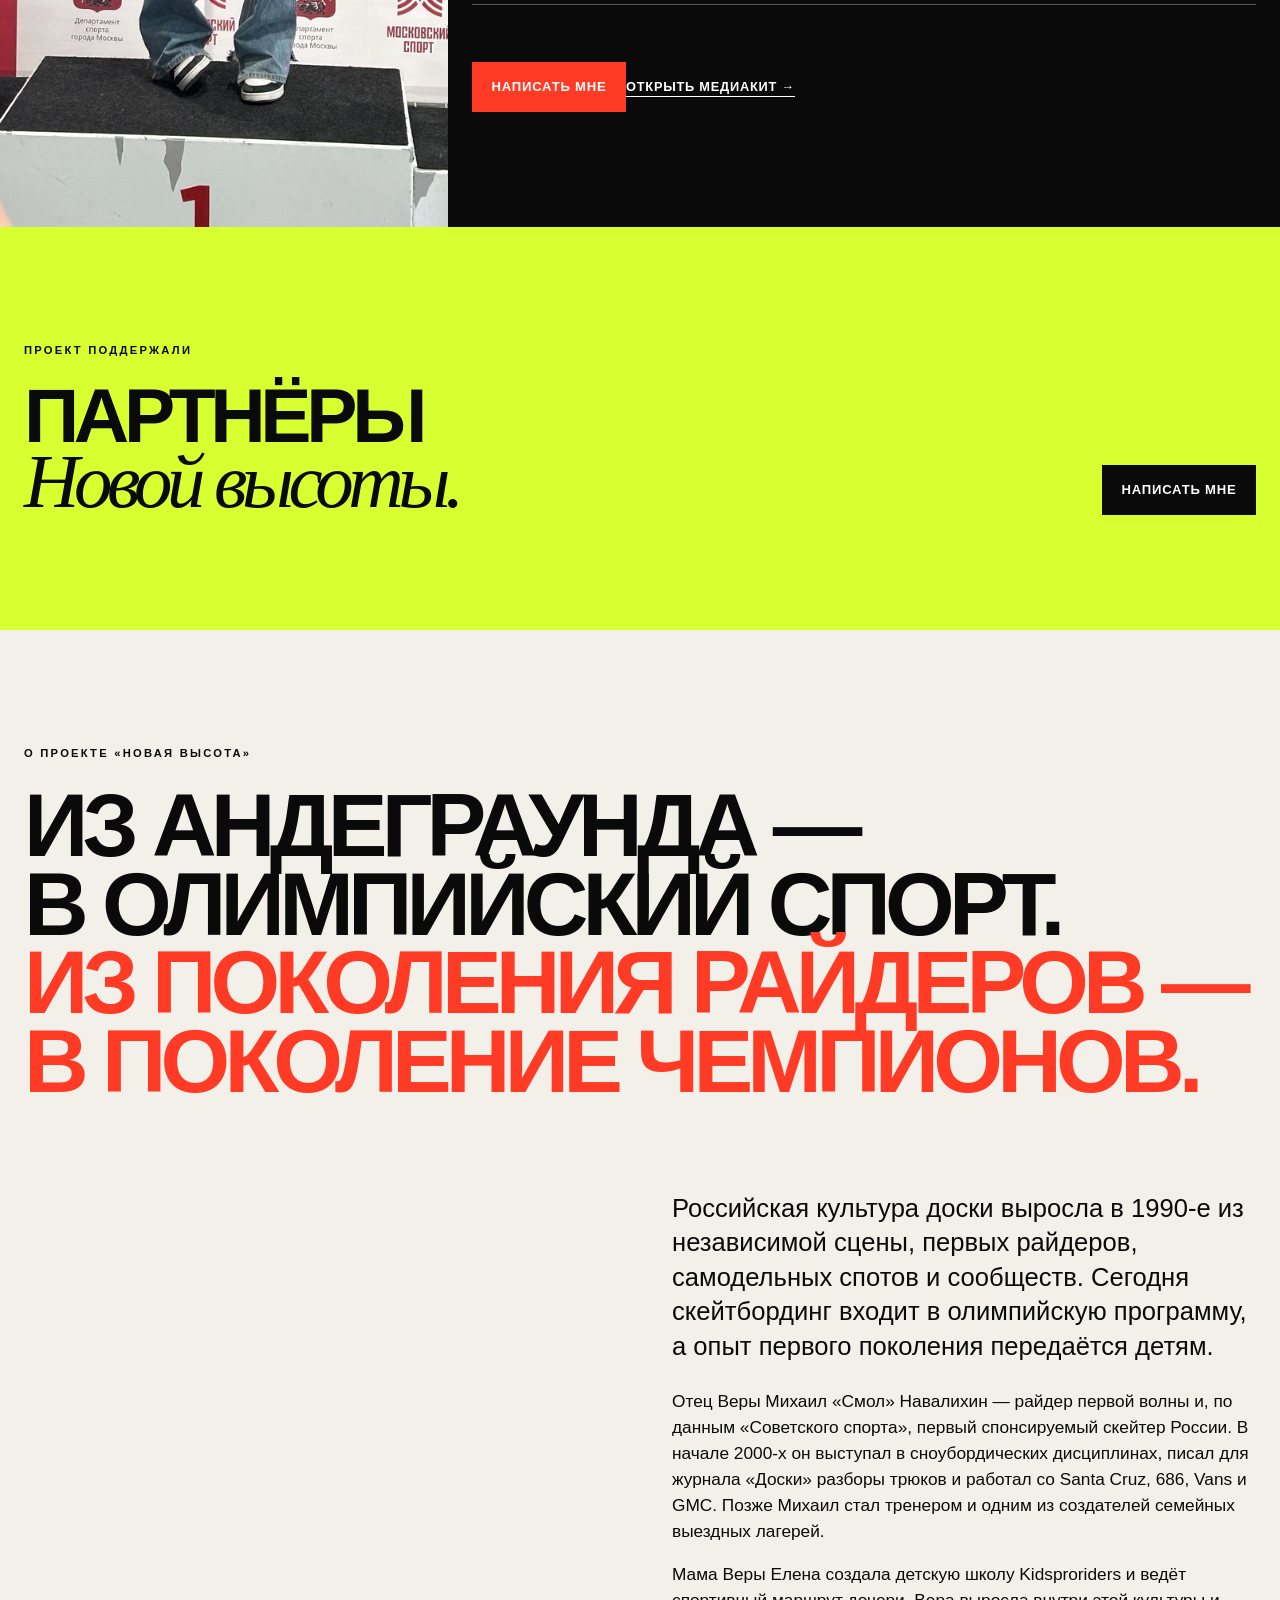
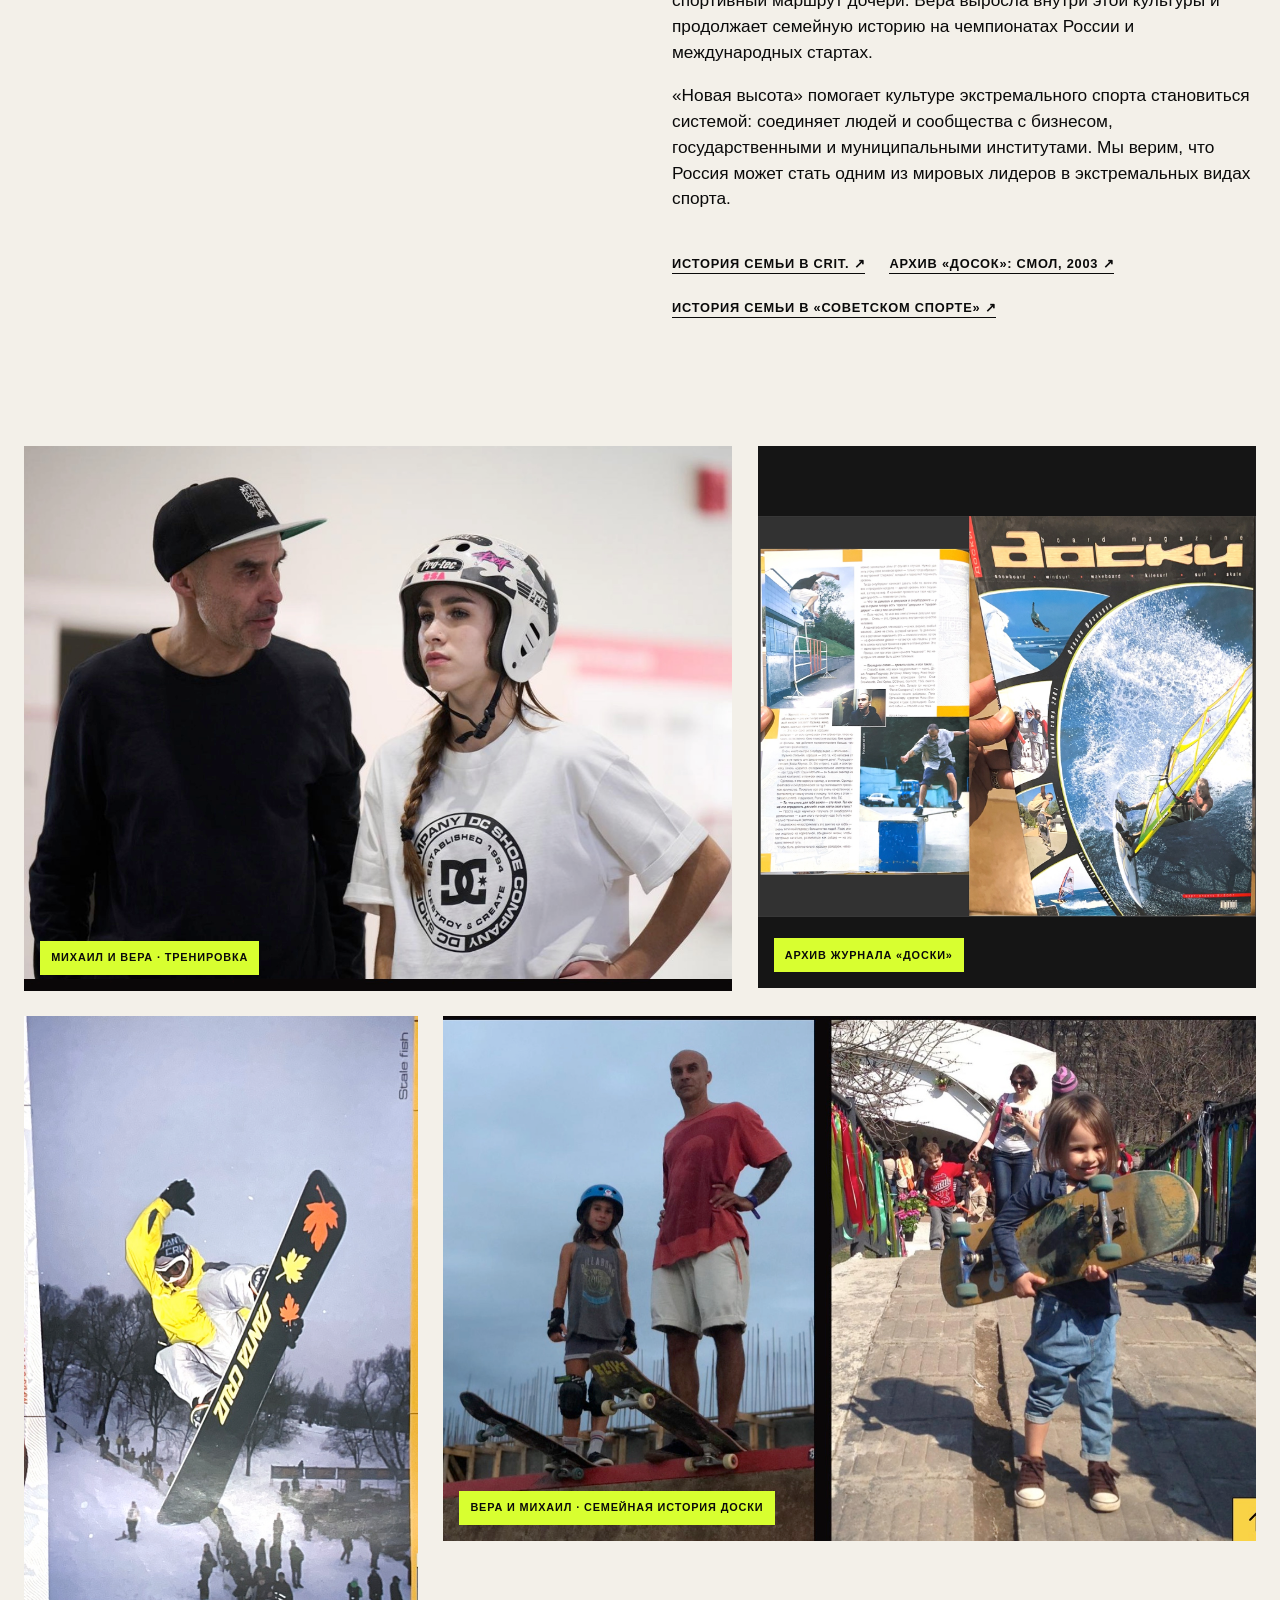
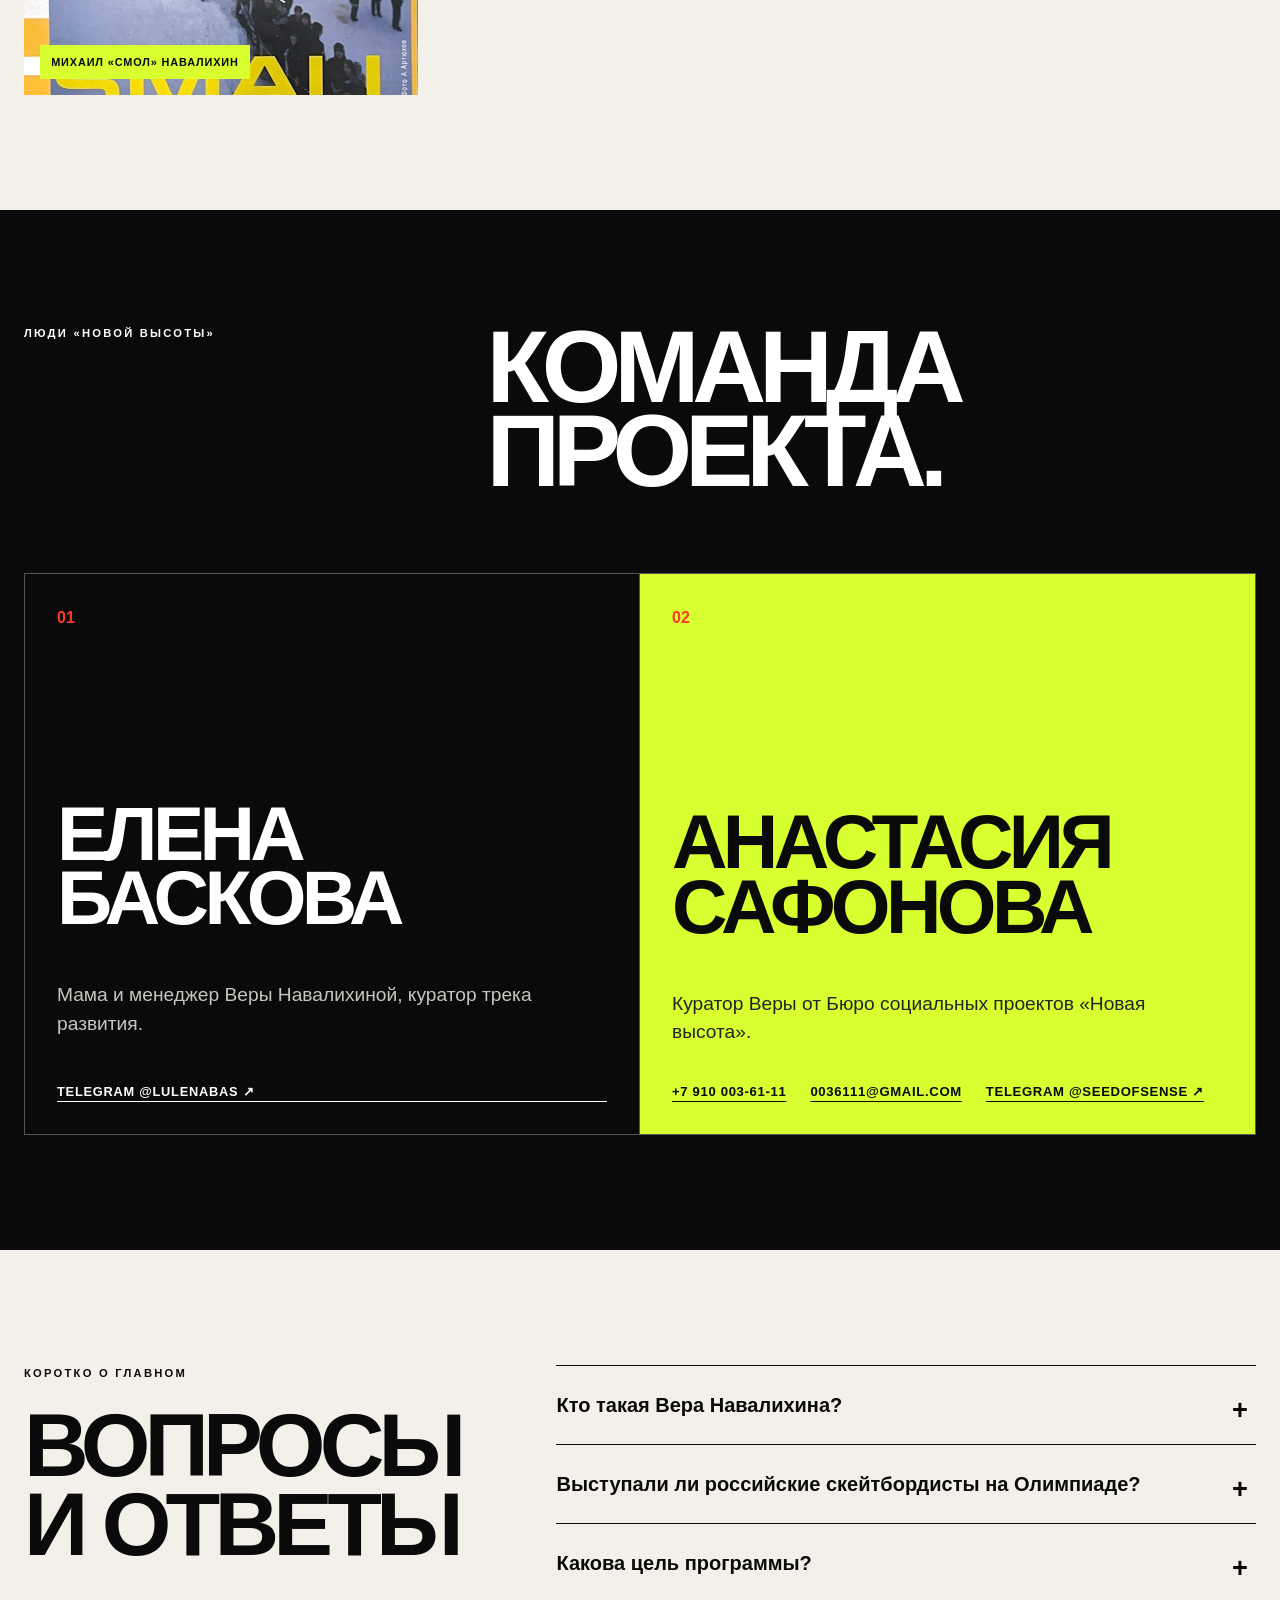
==== commit 2072eae4: "Add bilingual SEO-ready site" ====
--- a/index.html
+++ b/index.html
@@ -4,12 +4,15 @@
   <meta charset="utf-8">
   <meta name="viewport" content="width=device-width, initial-scale=1">
   <meta name="description" content="Вера Навалихина — трёхкратная чемпионка России по скейтбордингу в дисциплине парк. Шесть лет спортивного роста и программа подготовки к олимпийскому циклу LA 2028.">
+  <meta name="robots" content="index,follow,max-image-preview:large">
   <meta name="theme-color" content="#0a0a0a">
   <meta property="og:type" content="website">
+  <meta property="og:locale" content="ru_RU">
   <meta property="og:title" content="Вера Навалихина — путь к LA 2028">
   <meta property="og:site_name" content="Новая высота">
   <meta property="og:description" content="«Новая высота» — проект поддержки Веры Навалихиной на пути к международному олимпийскому циклу LA 2028 и платформа развития экстремального спорта в России.">
-  <meta property="og:updated_time" content="2026-11-02T10:39:00+03:00">
+  <meta property="og:url" content="https://0036111-lab.github.io/novaya-vysota/">
+  <meta property="og:updated_time" content="2026-11-08T12:00:00+03:00">
   <meta property="og:image" content="https://0036111-lab.github.io/novaya-vysota/assets/vera-air.jpg">
   <meta name="twitter:card" content="summary_large_image">
   <meta name="twitter:title" content="Новая высота — Вера Навалихина и путь к LA 2028">
@@ -17,14 +20,18 @@
   <meta name="twitter:image" content="https://0036111-lab.github.io/novaya-vysota/assets/vera-air.jpg">
   <title>Вера Навалихина — чемпионка России по скейтбордингу | Новая высота</title>
   <link rel="canonical" href="https://0036111-lab.github.io/novaya-vysota/">
+  <link rel="alternate" hreflang="ru" href="https://0036111-lab.github.io/novaya-vysota/">
+  <link rel="alternate" hreflang="en" href="https://0036111-lab.github.io/novaya-vysota/en.html">
+  <link rel="alternate" hreflang="x-default" href="https://0036111-lab.github.io/novaya-vysota/">
   <link rel="icon" href="favicon.svg" type="image/svg+xml">
   <link rel="stylesheet" href="styles.css?v=20261101-4">
   <script type="application/ld+json">
   {"@context":"https://schema.org","@graph":[
-    {"@type":"Person","@id":"#vera","name":"Вера Навалихина","jobTitle":"спортсменка","description":"Российская скейтбордистка, мастер спорта России, трёхкратная чемпионка России в дисциплине парк и победительница Спартакиады народов России 2026. Шесть лет соревновательного роста и международный опыт World Skate.","knowsAbout":["скейтбординг","скейтбординг парк","World Skate","олимпийский скейтбординг","LA 2028"],"sameAs":["https://criterium.ru/hero-vera-navalihina/","https://www.sovsport.ru/extreme/articles/po-lichnomu-priglasheniyu-s-sh-a-s-rossijskim-flagom-nasha-skejtbordistka-v-15-let-pokoryaet-mir"]},
-    {"@type":"Organization","@id":"#novaya-vysota","name":"Новая высота","description":"Проект развития экстремального спорта в России, соединяющий спортсменов и сообщества с бизнесом, государственными и муниципальными институтами."},
-    {"@type":"WebSite","name":"Новая высота — Вера Навалихина","inLanguage":"ru-RU","about":{"@id":"#vera"},"publisher":{"@id":"#novaya-vysota"}},
-    {"@type":"FAQPage","mainEntity":[{"@type":"Question","name":"Кто такая Вера Навалихина?","acceptedAnswer":{"@type":"Answer","text":"Вера Навалихина — российская скейтбордистка из Москвы, мастер спорта России и трёхкратная чемпионка России в дисциплине парк."}},{"@type":"Question","name":"Выступали ли российские скейтбордисты на Олимпиаде?","acceptedAnswer":{"@type":"Answer","text":"На олимпийском дебюте в Токио и на Играх в Париже спортсменов из России в скейтбординге не было. LA 2028 может стать первым олимпийским стартом для российской школы скейтбординга."}},{"@type":"Question","name":"Какова цель программы Веры Навалихиной?","acceptedAnswer":{"@type":"Answer","text":"Пройти международный квалификационный цикл, бороться за олимпийскую квоту и представить российскую школу скейтбординга на LA 2028."}}]}
+    {"@type":"Person","@id":"https://0036111-lab.github.io/novaya-vysota/#vera","name":"Вера Навалихина","url":"https://0036111-lab.github.io/novaya-vysota/#vera","image":"https://0036111-lab.github.io/novaya-vysota/assets/vera-editorial.jpg","jobTitle":"спортсменка","description":"Российская скейтбордистка, мастер спорта России, трёхкратная чемпионка России в дисциплине парк и победительница Спартакиады народов России 2026. Шесть лет соревновательного роста и международный опыт World Skate.","knowsAbout":["скейтбординг","скейтбординг парк","World Skate","олимпийский скейтбординг","LA 2028"],"sameAs":["https://criterium.ru/hero-vera-navalihina/","https://www.sovsport.ru/extreme/articles/po-lichnomu-priglasheniyu-s-sh-a-s-rossijskim-flagom-nasha-skejtbordistka-v-15-let-pokoryaet-mir"]},
+    {"@type":"Organization","@id":"https://0036111-lab.github.io/novaya-vysota/#novaya-vysota","name":"Новая высота","url":"https://0036111-lab.github.io/novaya-vysota/","email":"mailto:0036111@gmail.com","telephone":"+7-910-003-61-11","description":"Проект развития экстремального спорта в России, соединяющий спортсменов и сообщества с бизнесом, государственными и муниципальными институтами."},
+    {"@type":"WebSite","@id":"https://0036111-lab.github.io/novaya-vysota/#website","url":"https://0036111-lab.github.io/novaya-vysota/","name":"Новая высота — Вера Навалихина","inLanguage":"ru-RU","about":{"@id":"https://0036111-lab.github.io/novaya-vysota/#vera"},"publisher":{"@id":"https://0036111-lab.github.io/novaya-vysota/#novaya-vysota"}},
+    {"@type":"WebPage","@id":"https://0036111-lab.github.io/novaya-vysota/#webpage","url":"https://0036111-lab.github.io/novaya-vysota/","name":"Вера Навалихина — чемпионка России по скейтбордингу | Новая высота","isPartOf":{"@id":"https://0036111-lab.github.io/novaya-vysota/#website"},"about":{"@id":"https://0036111-lab.github.io/novaya-vysota/#vera"},"inLanguage":"ru-RU"},
+    {"@type":"FAQPage","mainEntity":[{"@type":"Question","name":"Кто такая Вера Навалихина?","acceptedAnswer":{"@type":"Answer","text":"Российская скейтбордистка из Москвы, мастер спорта России и трёхкратная чемпионка России в дисциплине парк."}},{"@type":"Question","name":"Какова цель программы?","acceptedAnswer":{"@type":"Answer","text":"Пройти международный квалификационный цикл, бороться за олимпийскую квоту и представить российскую школу скейтбординга на LA 2028."}},{"@type":"Question","name":"Как стать партнёром?","acceptedAnswer":{"@type":"Answer","text":"Напишите Анастасии в Telegram, чтобы обсудить программу, варианты участия и условия партнёрства."}}]}
   ]}
   </script>
 </head>
@@ -35,7 +42,7 @@
     <a class="brand" href="#top" aria-label="Новая высота — к началу страницы"><span class="brand-mark" aria-hidden="true"><i></i><i></i><i></i></span><span>Новая высота</span></a>
     <button class="menu-button" type="button" aria-expanded="false" aria-controls="site-nav" data-menu-button>Меню</button>
     <nav class="site-nav" id="site-nav" aria-label="Основная навигация" data-nav>
-      <a href="#vera">Вера</a><a href="#roadmap">Путь к LA 2028</a><a href="#project">О проекте</a><a href="https://t.me/seedofsense" target="_blank" rel="noreferrer">Написать мне</a>
+      <a href="#vera">Вера</a><a href="#roadmap">Путь к LA 2028</a><a href="#project">О проекте</a><a href="en.html" lang="en" hreflang="en">EN</a><a href="https://t.me/seedofsense" target="_blank" rel="noreferrer">Написать мне</a>
     </nav>
   </header>
 
@@ -125,7 +132,7 @@
       <div class="academy-proof" data-reveal><div class="mail-window"><div class="mail-bar"><i></i><i></i><i></i><span>LVLUP Academy</span></div><blockquote>“We would love to be part of your journey towards the World Championships and your Olympic aspirations.”</blockquote><p>Из приглашения LVLUP Academy · Trevor Ward и Leonardo Ruiz</p></div></div>
     </section>
 
-    <section class="partnership section-dark" id="partners" aria-labelledby="partners-title"><div class="partnership-photo"><img src="assets/vera-champion.jpg" alt="Вера Навалихина с кубком за первое место" width="720" height="1280" loading="lazy"></div><div class="partnership-copy section-pad"><p class="eyebrow light">Предложение партнёрам</p><h2 id="partners-title">Стать частью<br><span>олимпийского пути Веры.</span></h2><p class="large-copy">Партнёр программы помогает Вере получить подготовку мирового уровня и выходить на международные старты. Бренд получает содержательную связь с молодой чемпионкой, российским экстремальным спортом и аудиторией, которая ценит смелость, рост и действие.</p><div class="partner-benefits"><div><span>01</span><p>Репутационный вклад в развитие российского спорта</p></div><div><span>02</span><p>Совместные истории, фото, видео и партнёрские коммуникации</p></div><div><span>03</span><p>Прозрачная отчётность по этапам программы и результатам</p></div></div><a class="button button-accent" href="https://t.me/seedofsense" target="_blank" rel="noreferrer">Написать мне</a></div></section>
+    <section class="partnership section-dark" id="partners" aria-labelledby="partners-title"><div class="partnership-photo"><img src="assets/vera-champion.jpg" alt="Вера Навалихина с кубком за первое место" width="720" height="1280" loading="lazy"></div><div class="partnership-copy section-pad"><p class="eyebrow light">Предложение партнёрам</p><h2 id="partners-title">Стать частью<br><span>олимпийского пути Веры.</span></h2><p class="large-copy">Партнёр программы помогает Вере получить подготовку мирового уровня и выходить на международные старты. Бренд получает содержательную связь с молодой чемпионкой, российским экстремальным спортом и аудиторией, которая ценит смелость, рост и действие.</p><div class="partner-benefits"><div><span>01</span><p>Репутационный вклад в развитие российского спорта</p></div><div><span>02</span><p>Совместные истории, фото, видео и партнёрские коммуникации</p></div><div><span>03</span><p>Прозрачная отчётность по этапам программы и результатам</p></div></div><a class="button button-accent" href="https://t.me/seedofsense" target="_blank" rel="noreferrer">Написать мне</a><a class="source-link" href="media-kit.html">Открыть медиакит →</a></div></section>
 
     <section class="supported section-pad" aria-labelledby="supported-title">
       <div class="supported-heading" data-reveal><p class="eyebrow">Проект поддержали</p><h2 id="supported-title">Партнёры<br><em>Новой высоты.</em></h2></div>
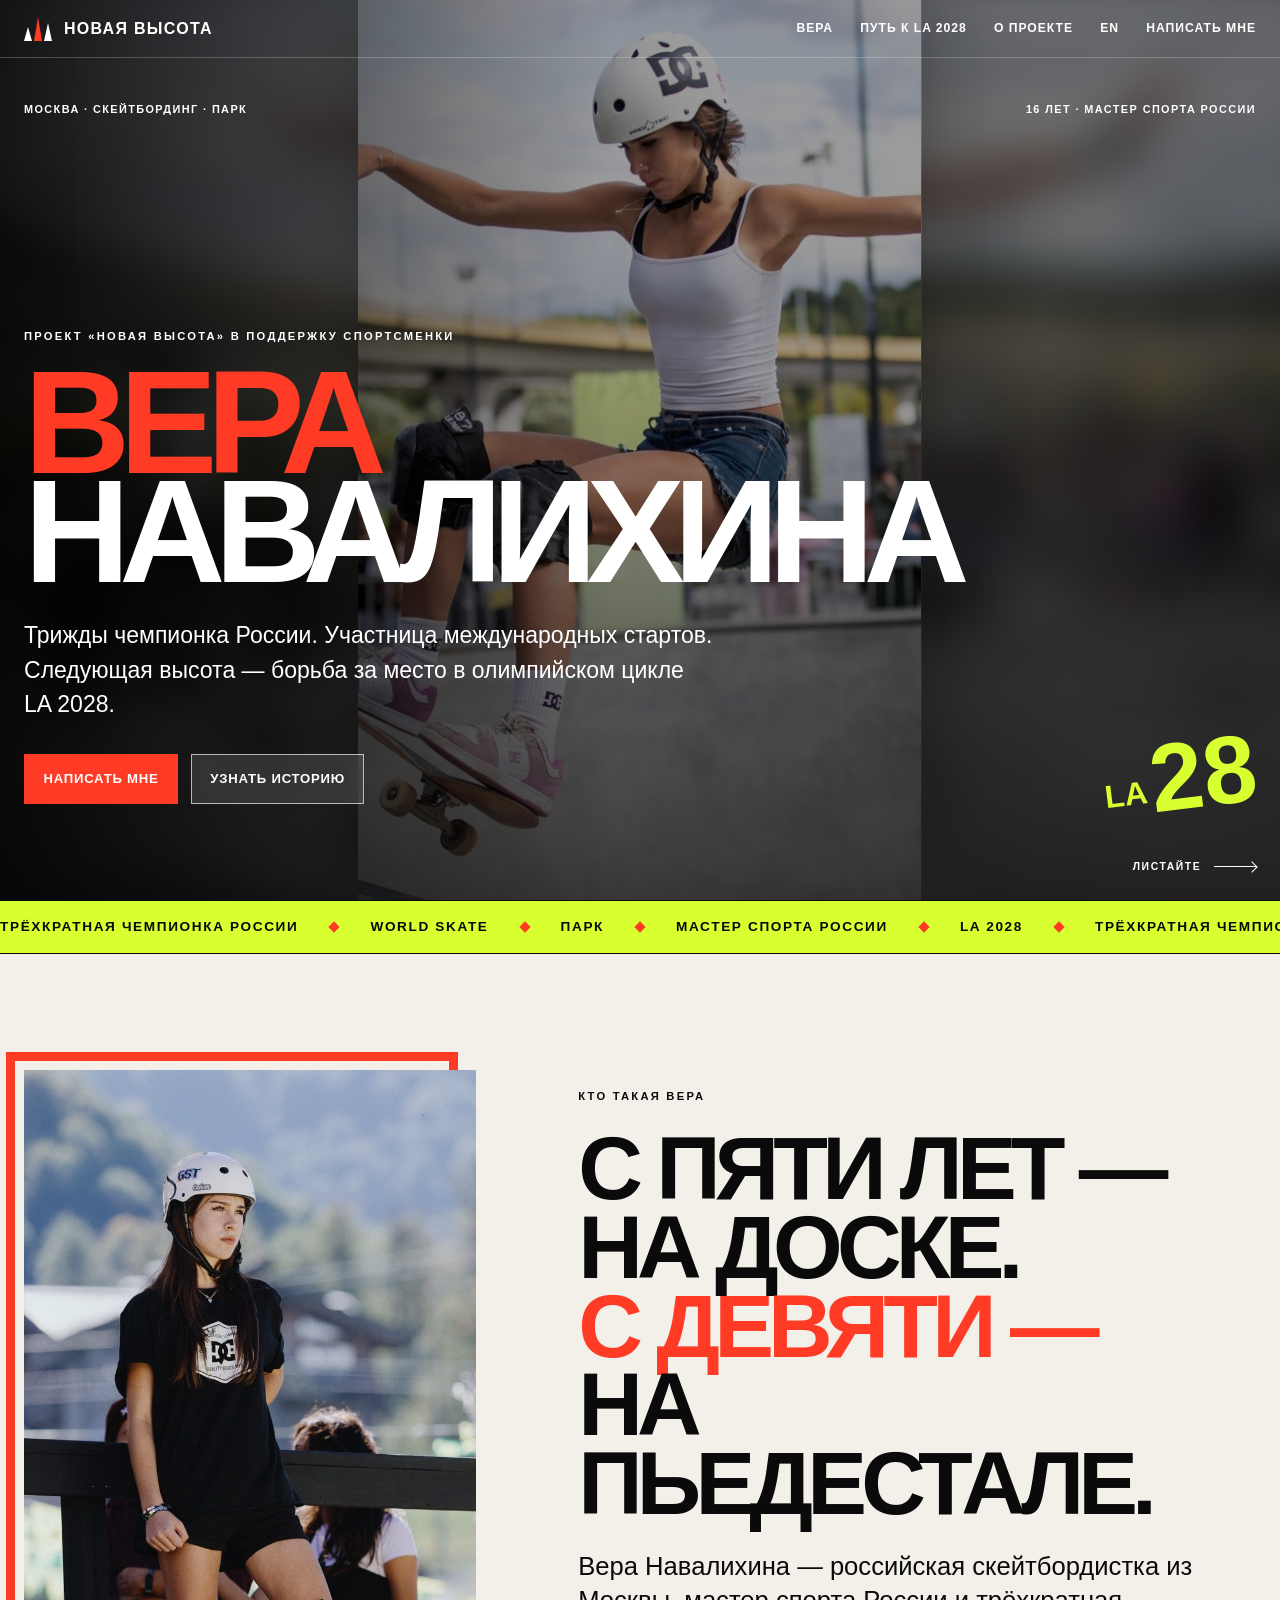
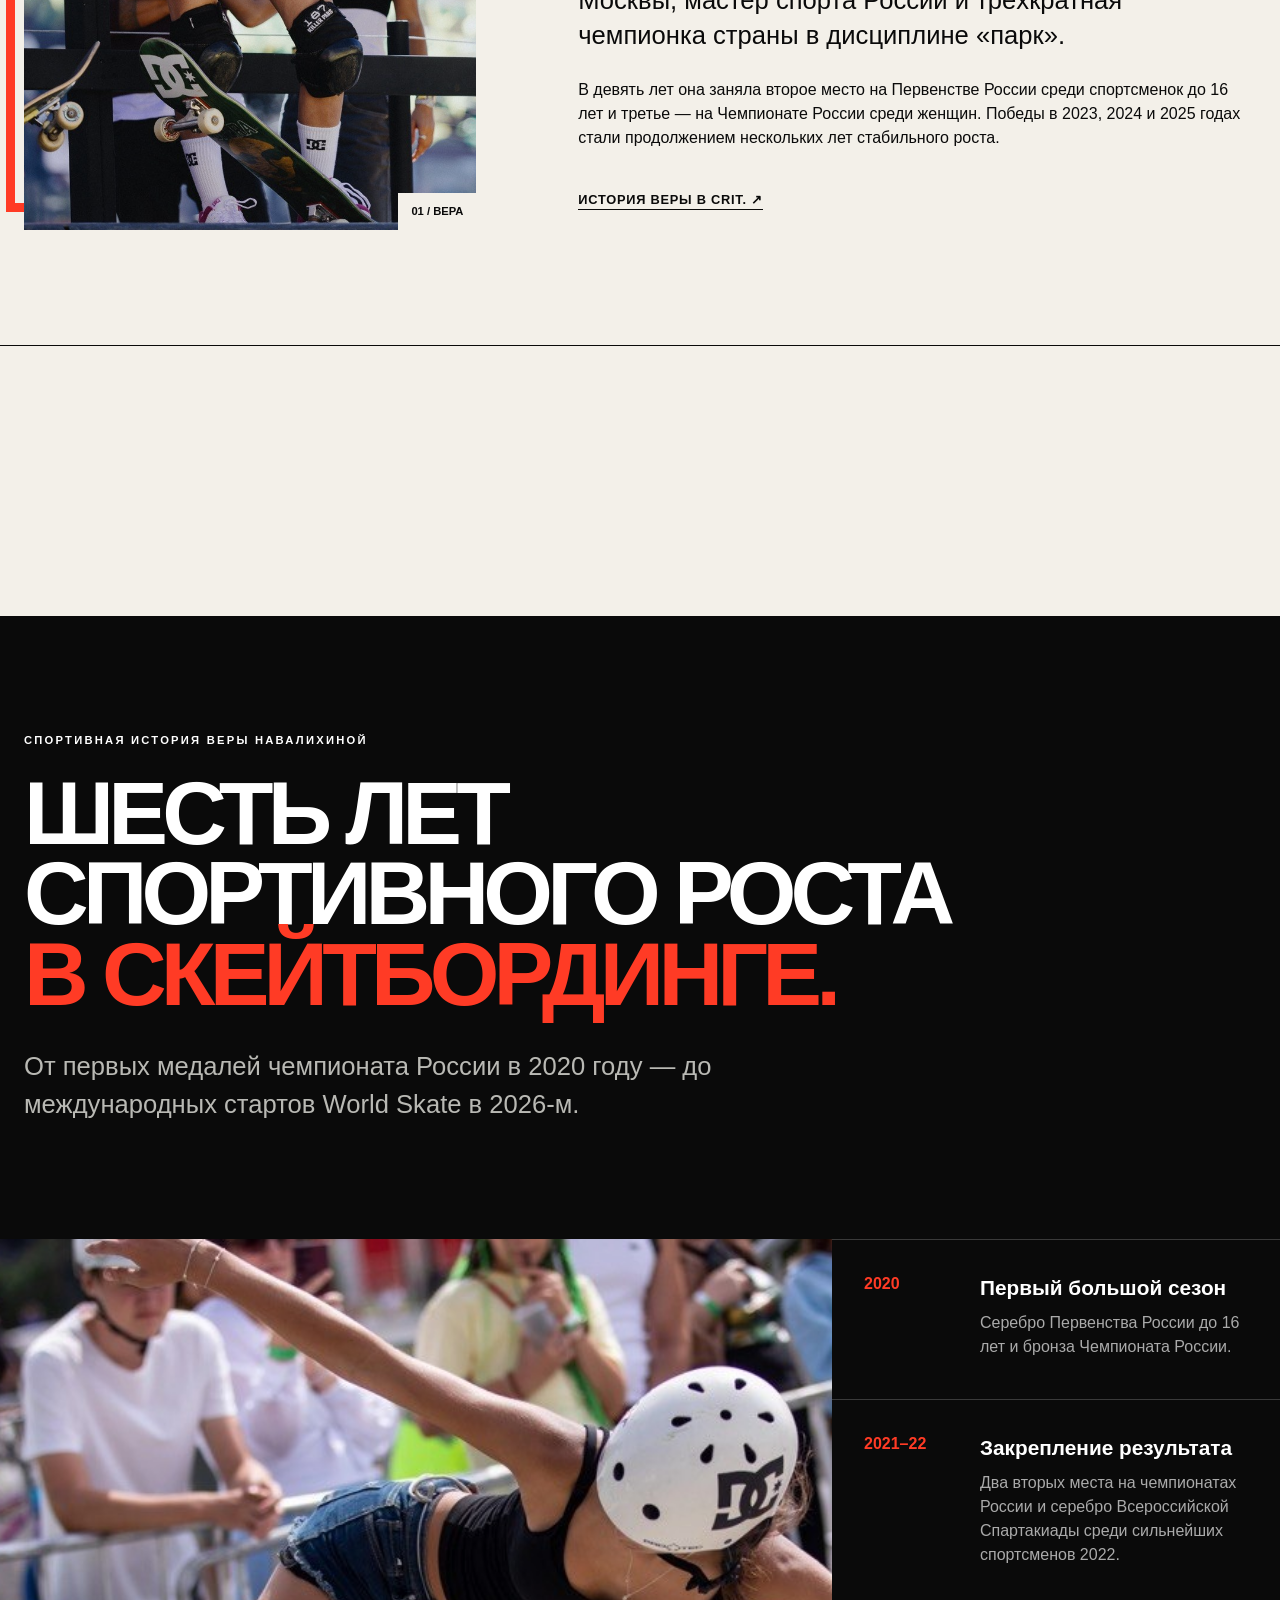
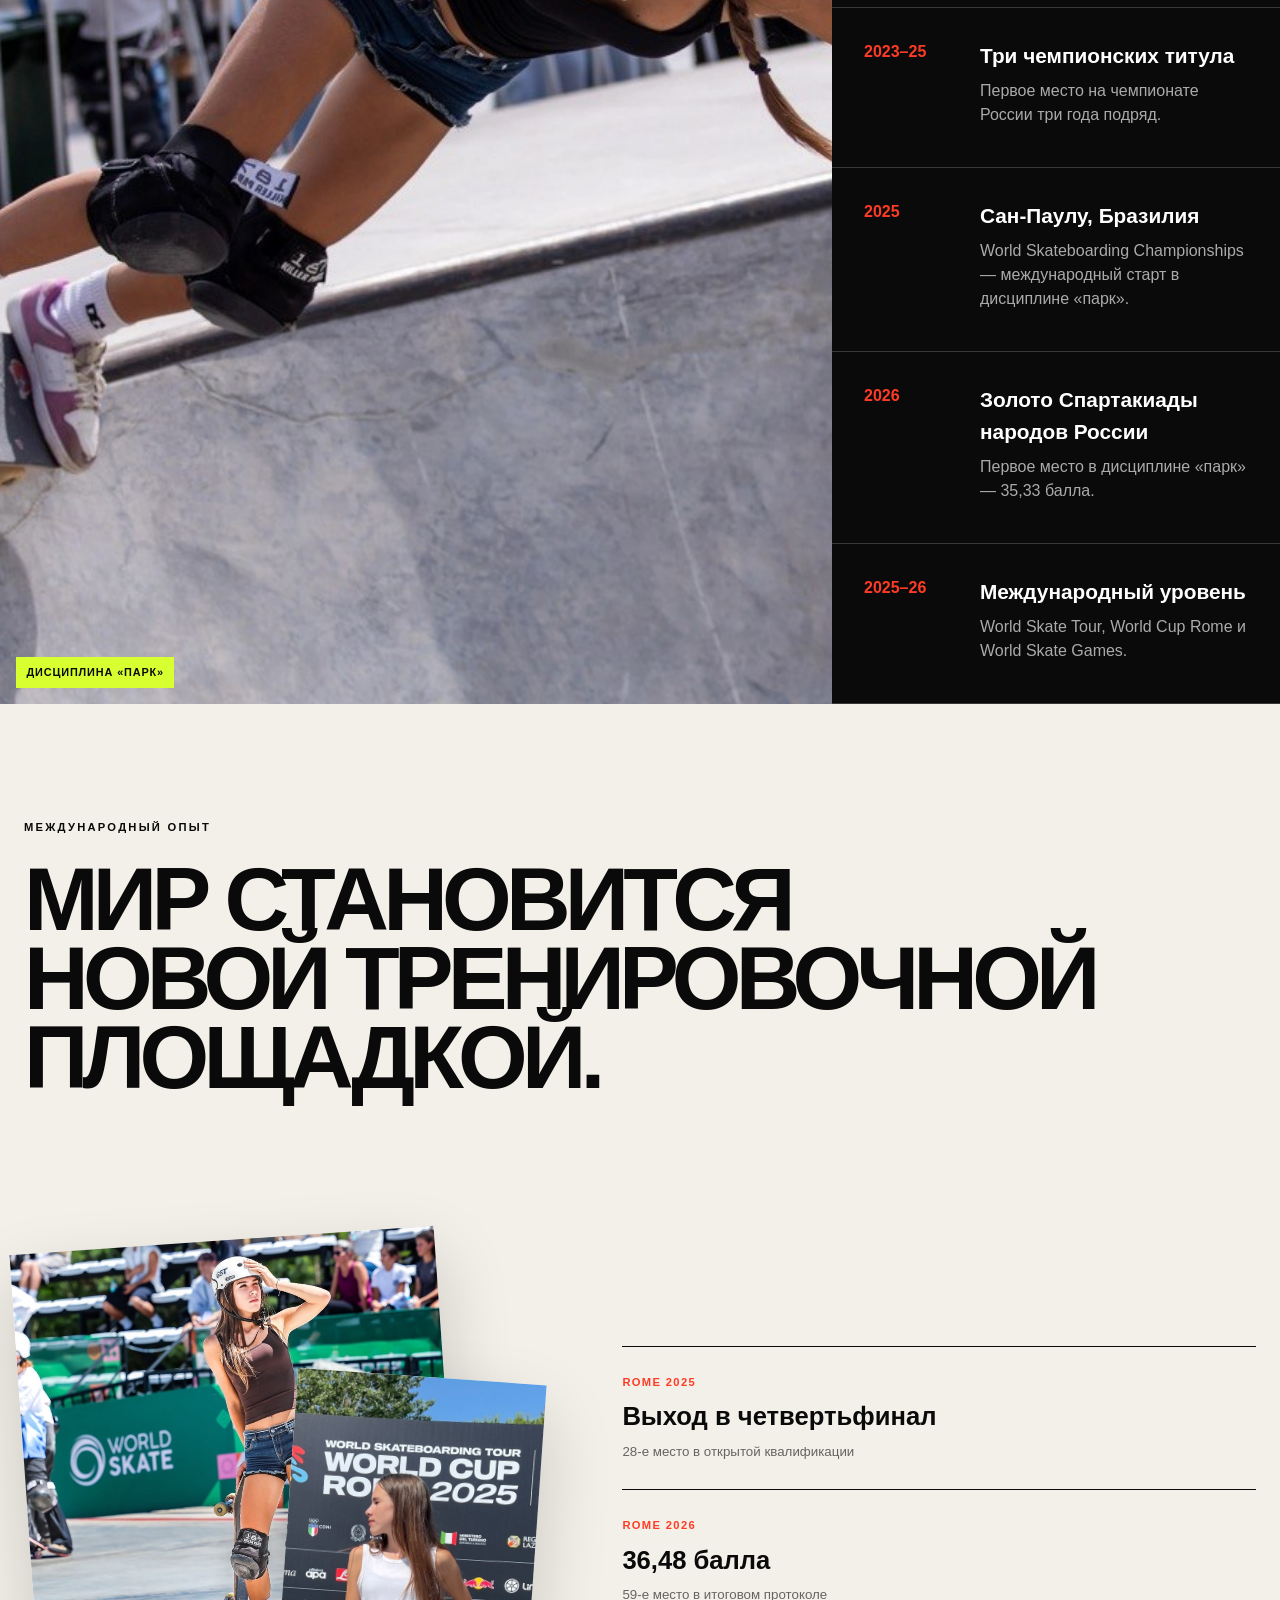
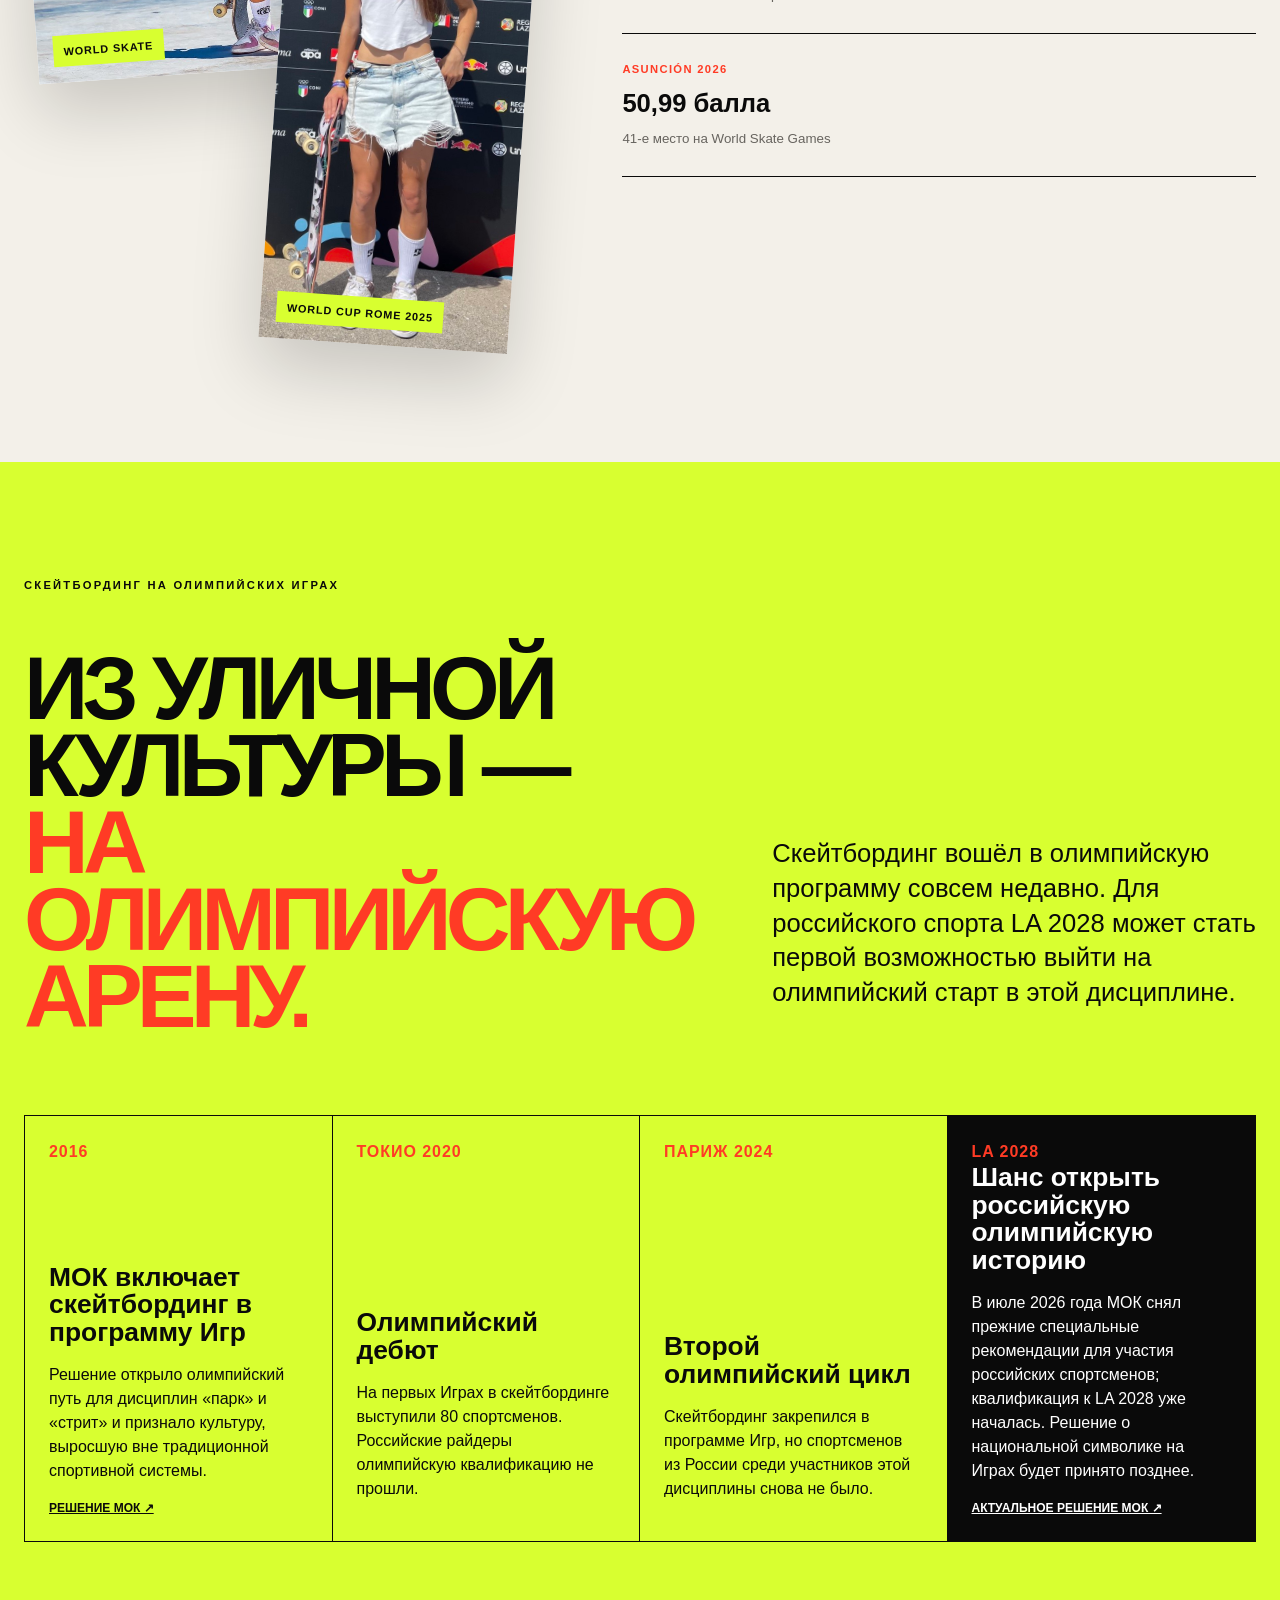
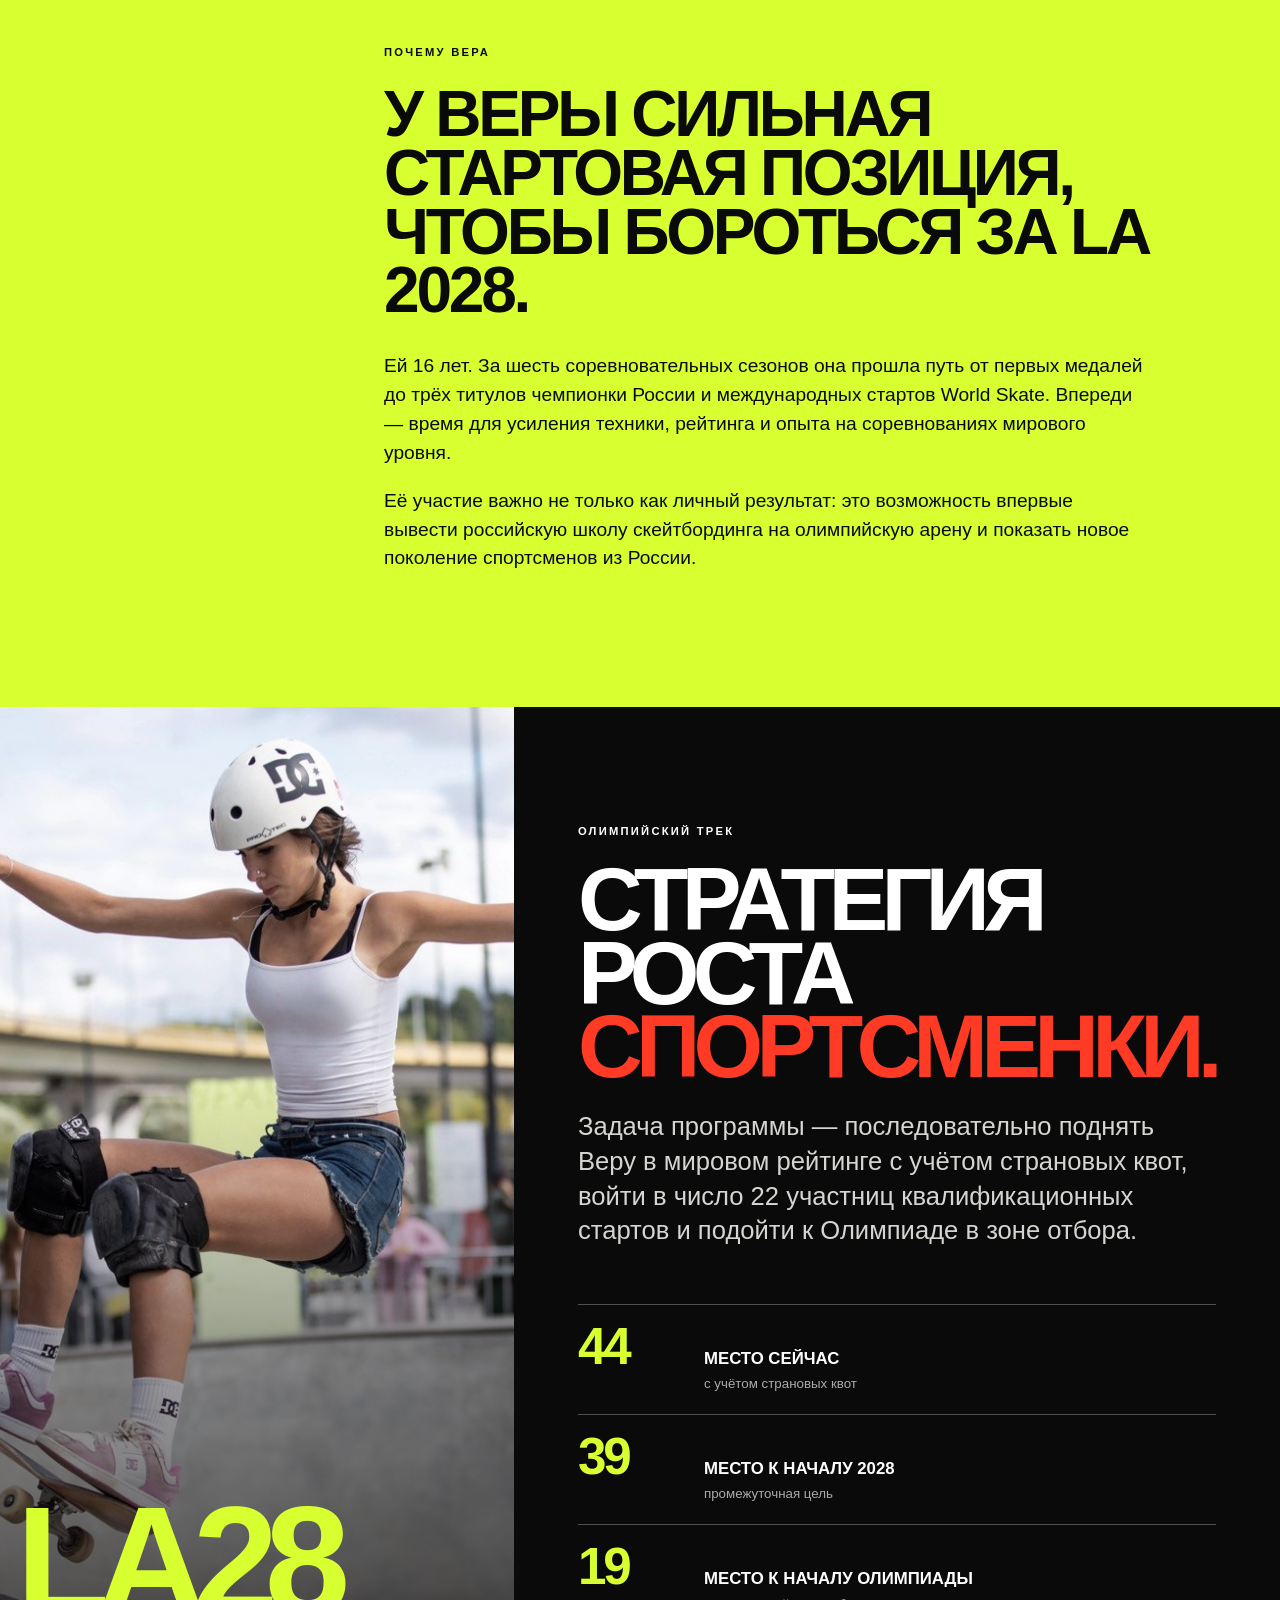
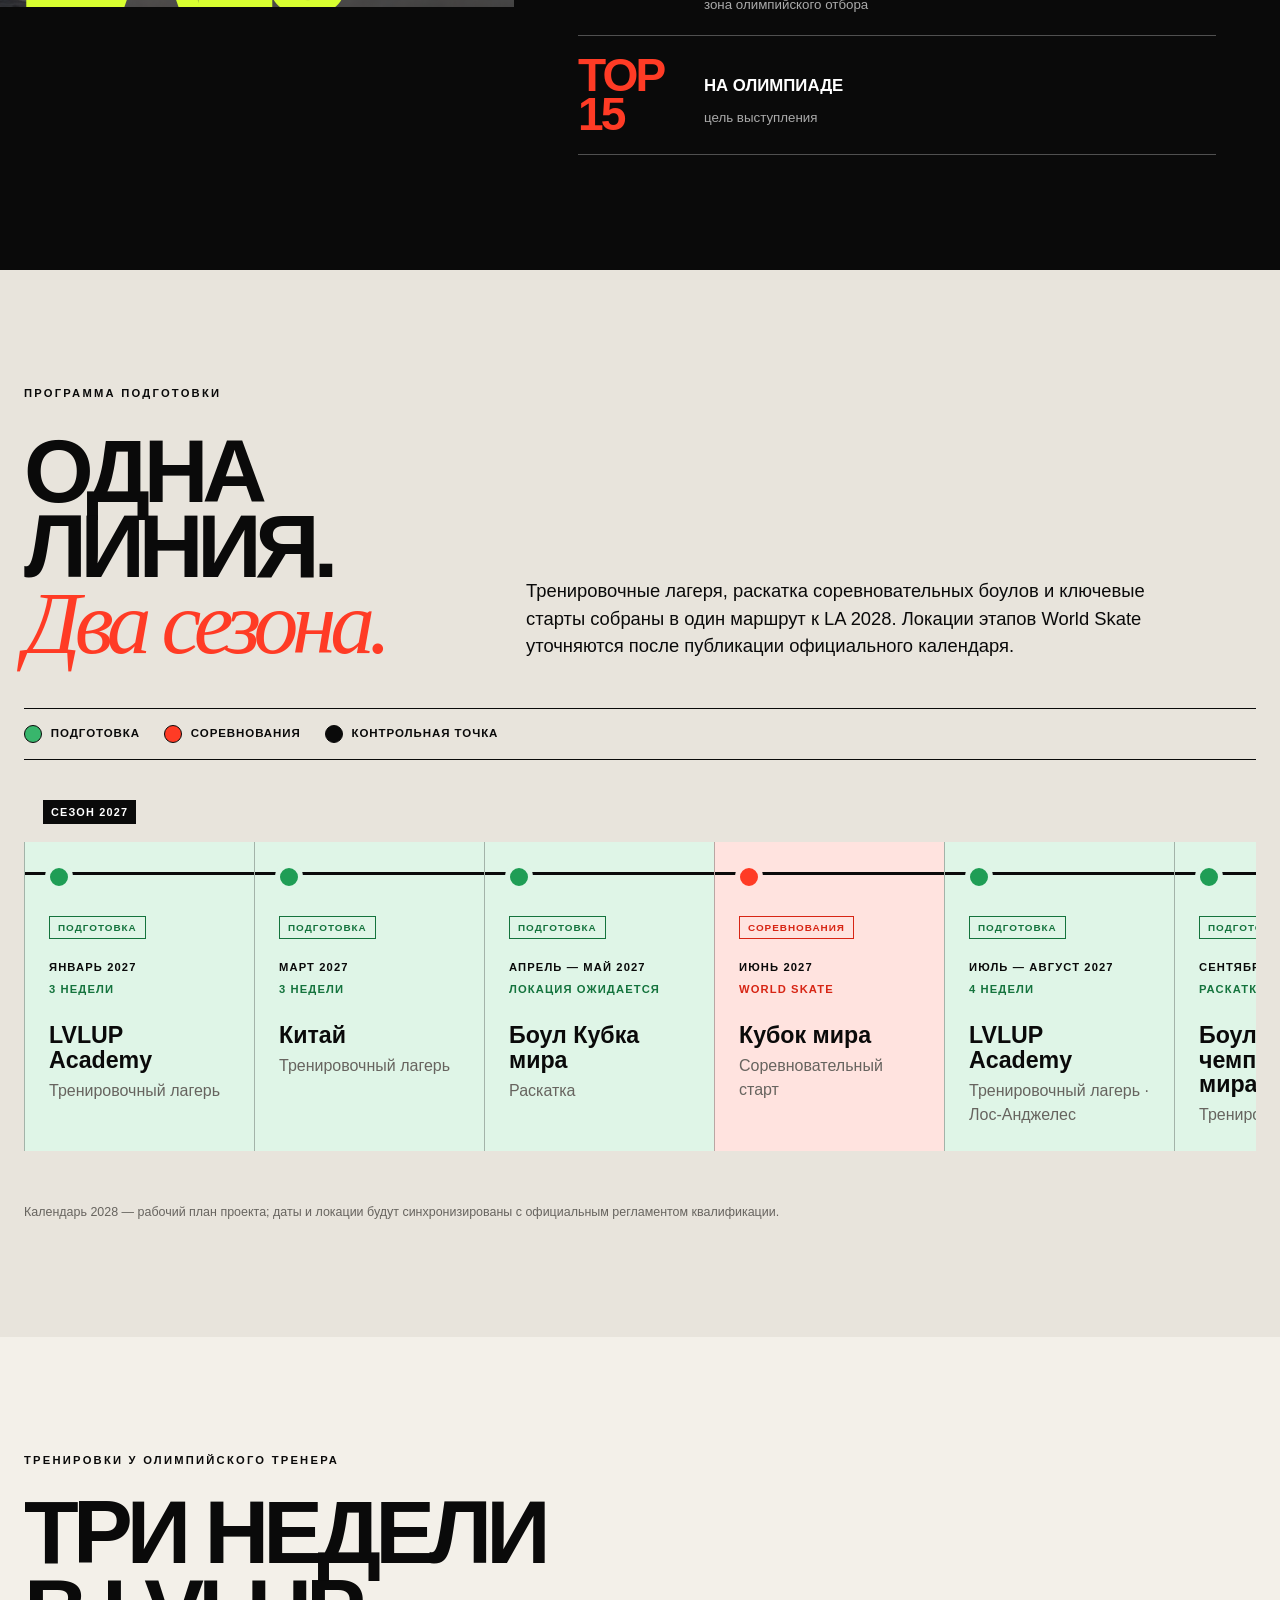
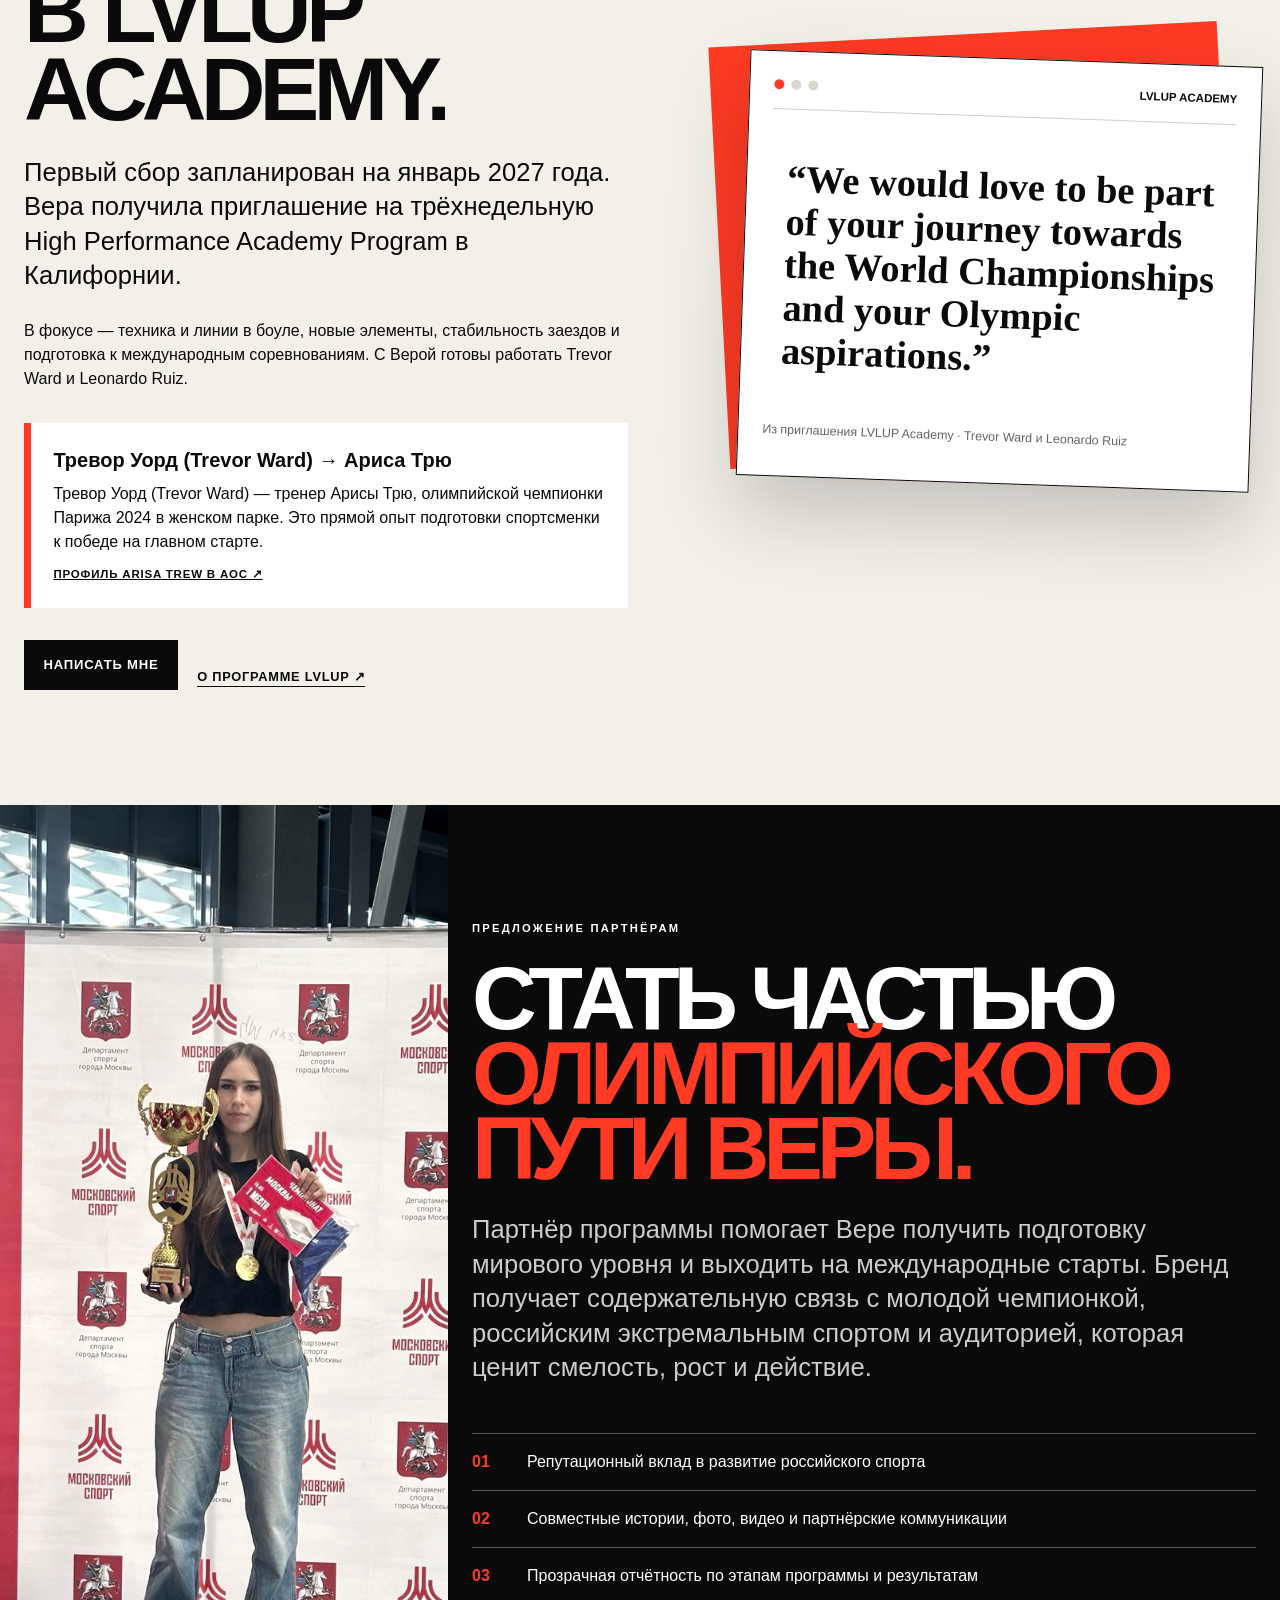
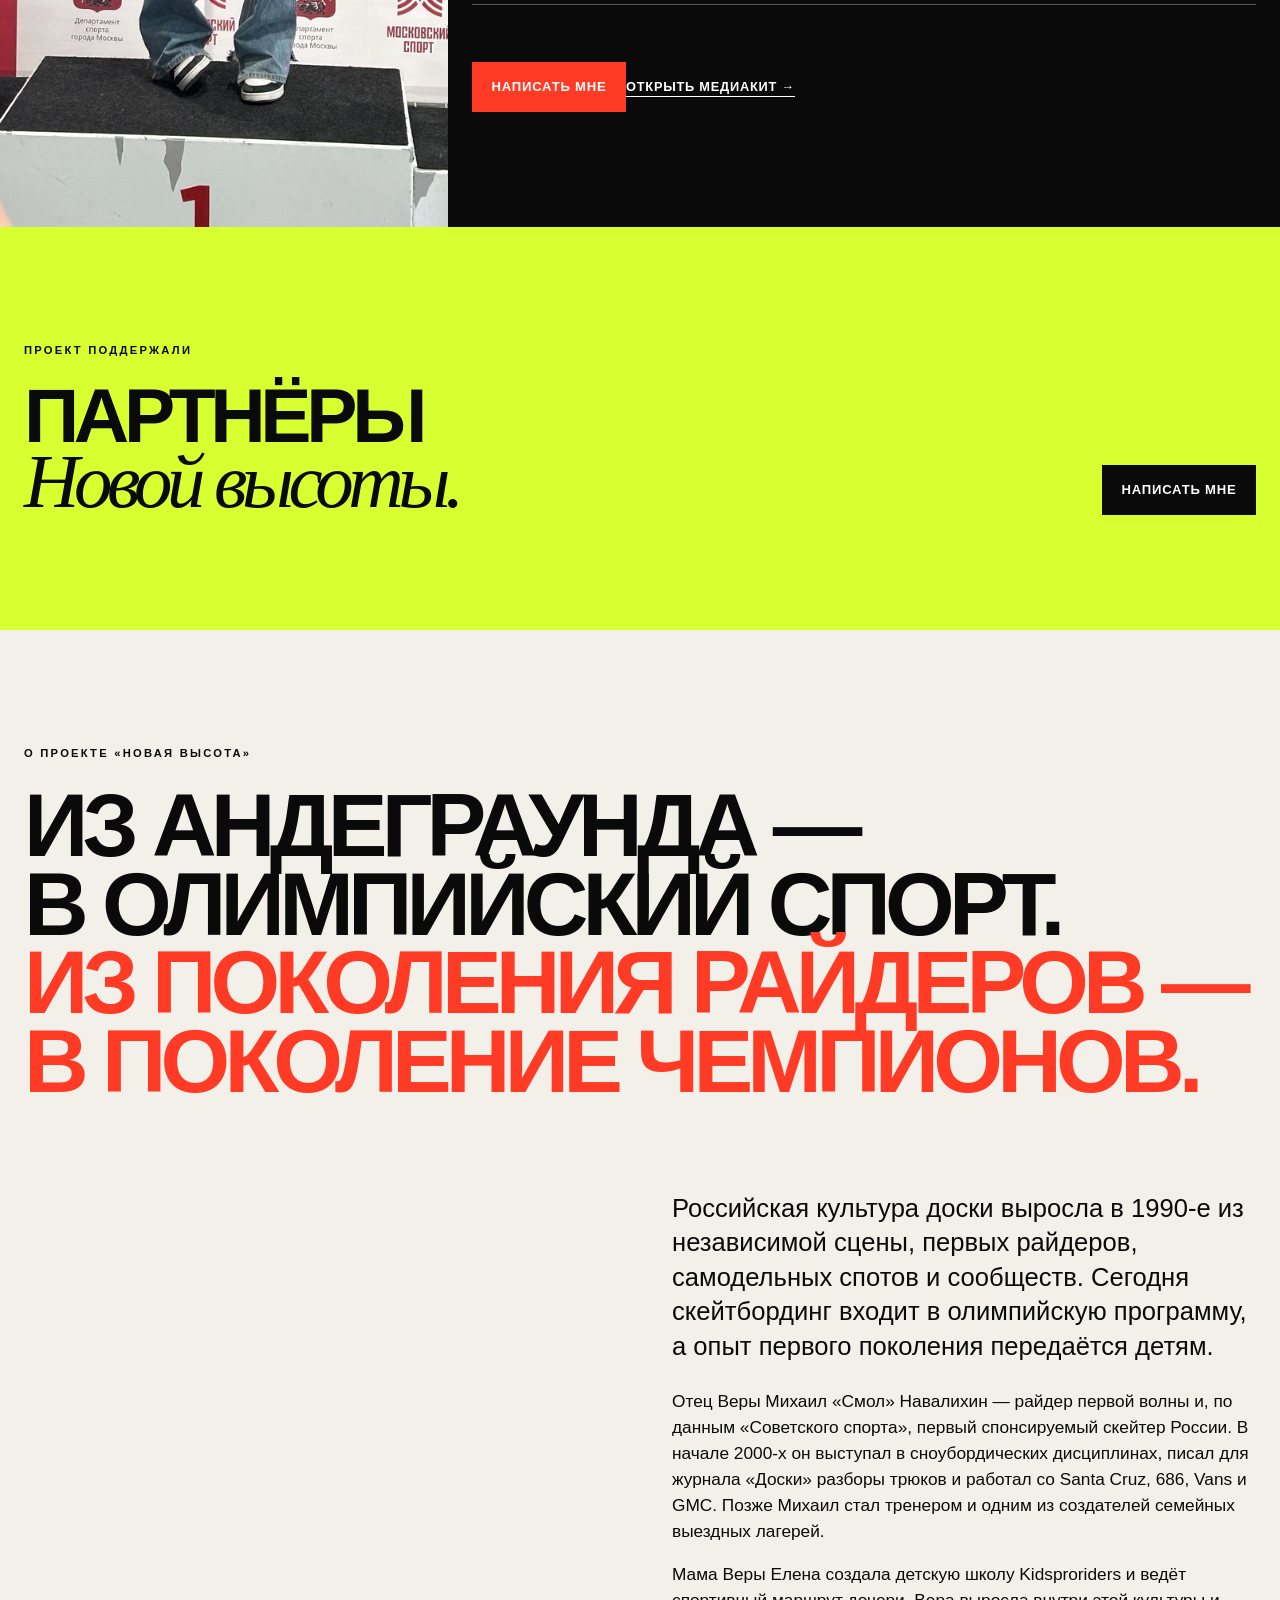
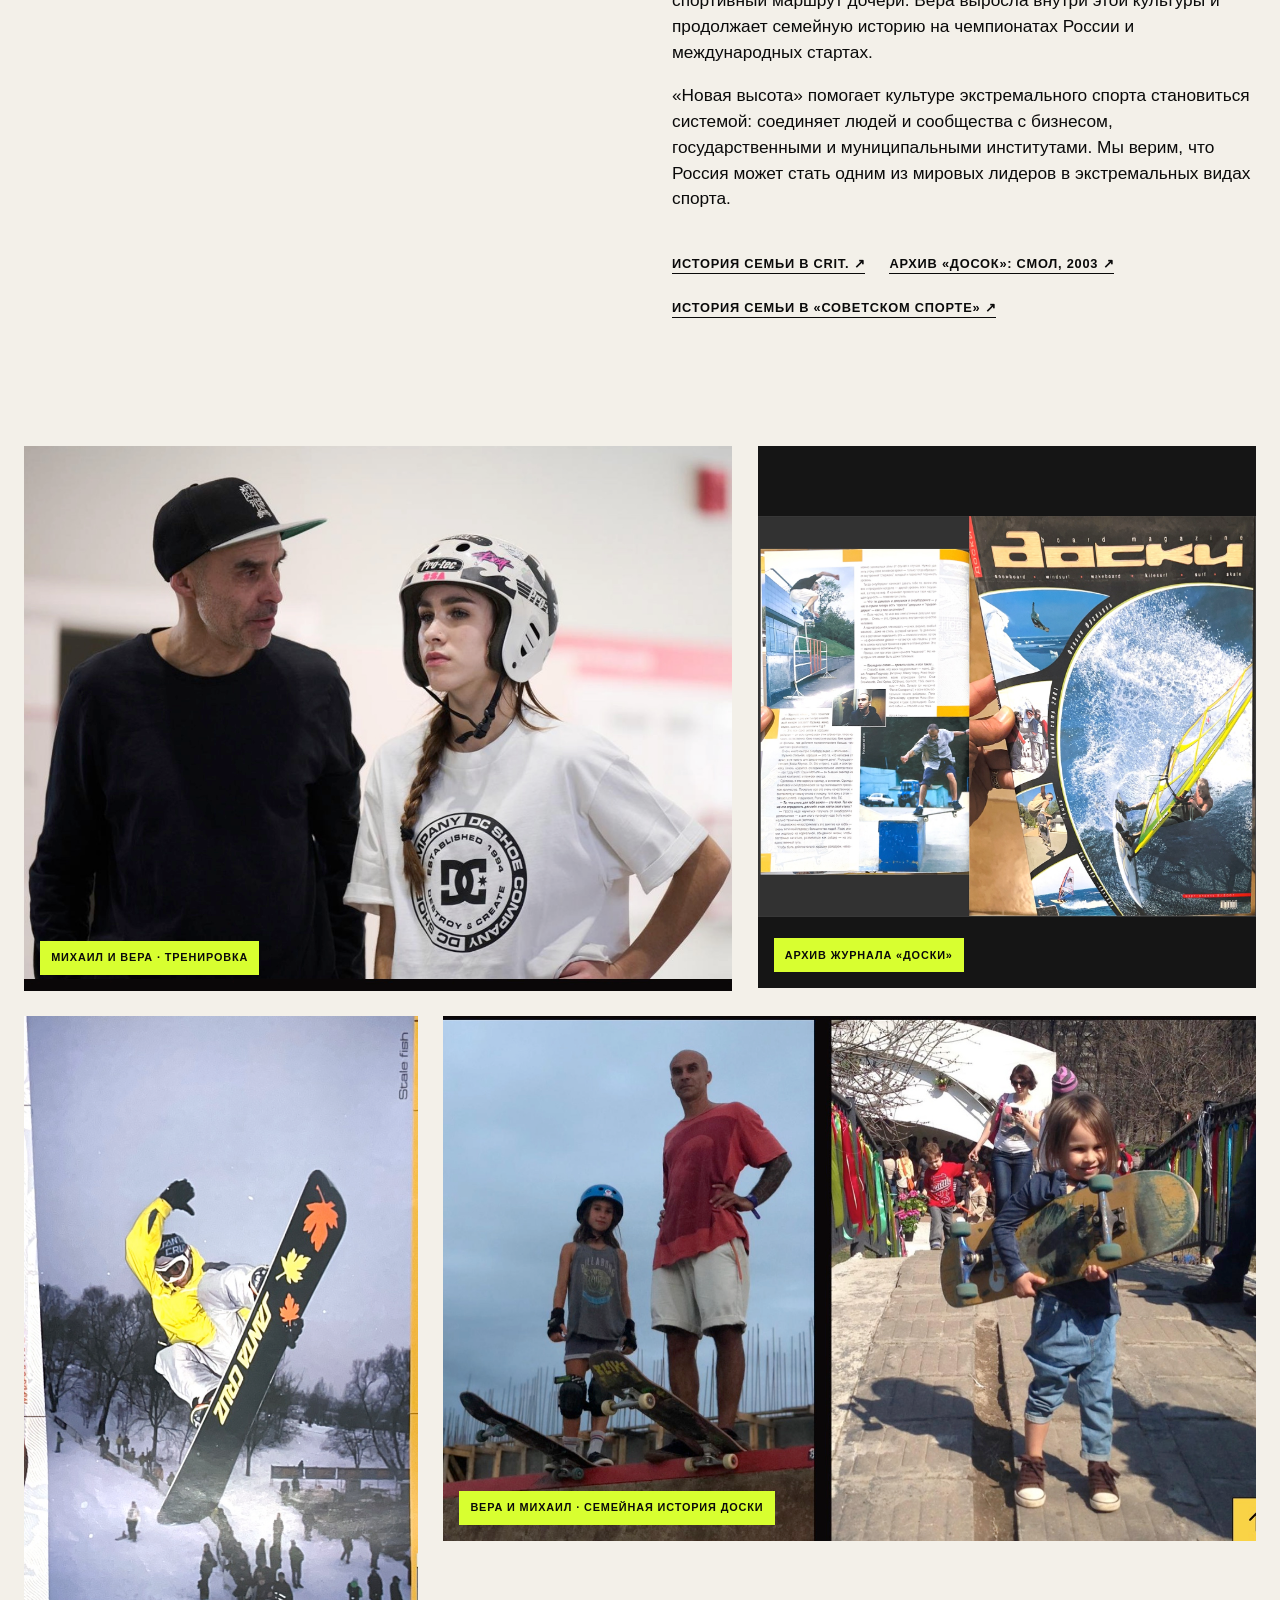
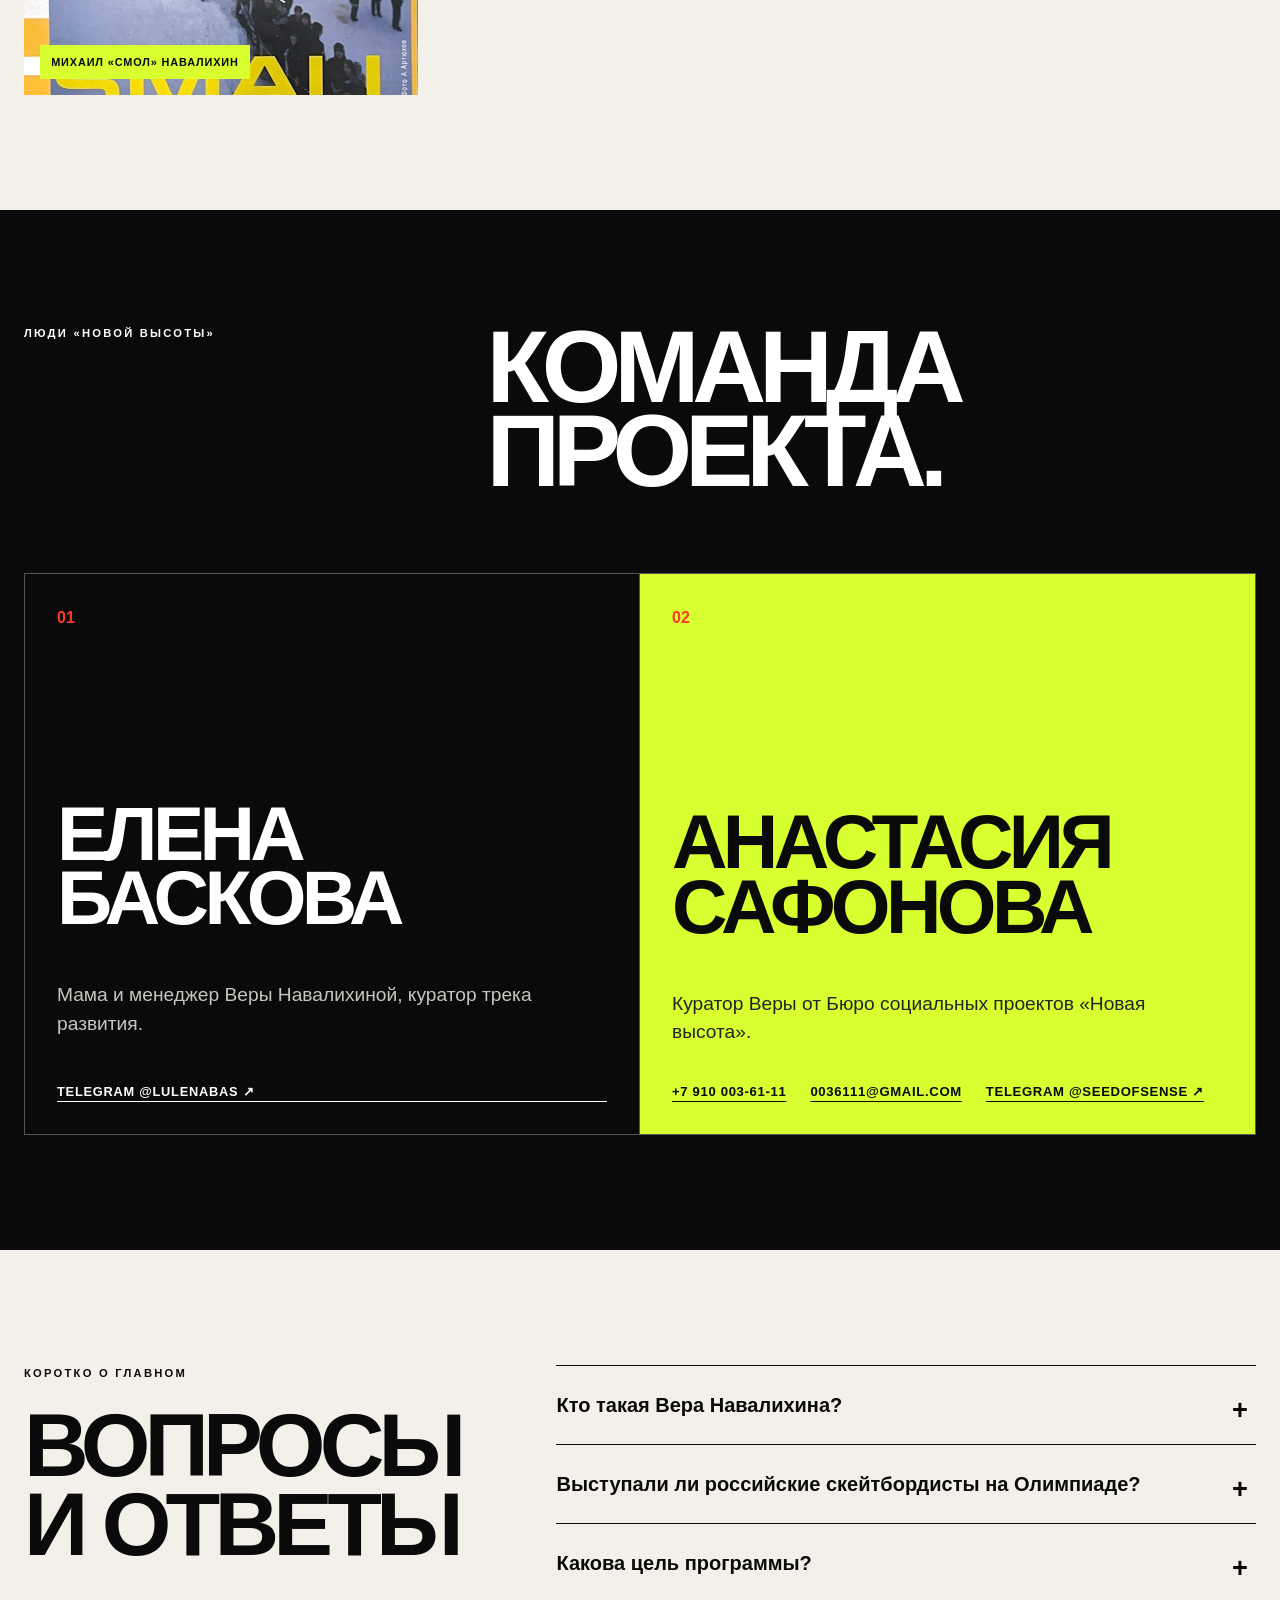
==== commit 535bd0e0: "Defer hero video for faster loading" ====
--- a/index.html
+++ b/index.html
@@ -23,6 +23,7 @@
   <link rel="alternate" hreflang="ru" href="https://0036111-lab.github.io/novaya-vysota/">
   <link rel="alternate" hreflang="en" href="https://0036111-lab.github.io/novaya-vysota/en.html">
   <link rel="alternate" hreflang="x-default" href="https://0036111-lab.github.io/novaya-vysota/">
+  <link rel="preload" as="image" href="assets/vera-air.jpg" fetchpriority="high">
   <link rel="icon" href="favicon.svg" type="image/svg+xml">
   <link rel="stylesheet" href="styles.css?v=20261101-4">
   <script type="application/ld+json">
@@ -48,7 +49,7 @@
 
   <main id="main">
     <section class="hero" id="top" aria-labelledby="hero-title">
-      <div class="hero-media" aria-hidden="true"><video autoplay muted loop playsinline preload="metadata" poster="assets/vera-air.jpg"><source src="assets/vera-hero.mp4" type="video/mp4"></video><div class="hero-media-blur"></div><div class="hero-shade"></div></div>
+      <div class="hero-media" aria-hidden="true"><video muted loop playsinline preload="none" poster="assets/vera-air.jpg" data-deferred-video><source data-src="assets/vera-hero.mp4" type="video/mp4"></video><div class="hero-media-blur"></div><div class="hero-shade"></div></div>
       <div class="hero-topline"><span>Москва · Скейтбординг · Парк</span><span>16 лет · Мастер спорта России</span></div>
       <div class="hero-copy" data-reveal>
         <p class="eyebrow light">Проект «Новая высота» в поддержку спортсменки</p>
@@ -163,6 +164,6 @@
 
   <footer><div class="footer-main"><div class="brand footer-brand"><span class="brand-mark" aria-hidden="true"><i></i><i></i><i></i></span><span>Новая высота</span></div><h2>Следующая<br><span>высота</span><br>начинается<br>с нас.</h2><a class="button button-accent" href="https://t.me/seedofsense" target="_blank" rel="noreferrer">Написать мне</a></div><div class="footer-meta"><p>Платформа развития экстремального спорта</p><p>Москва · <span data-year></span></p></div></footer>
 
-  <script src="app.js?v=20261108-1"></script>
+  <script src="app.js?v=20261108-2"></script>
 </body>
 </html>
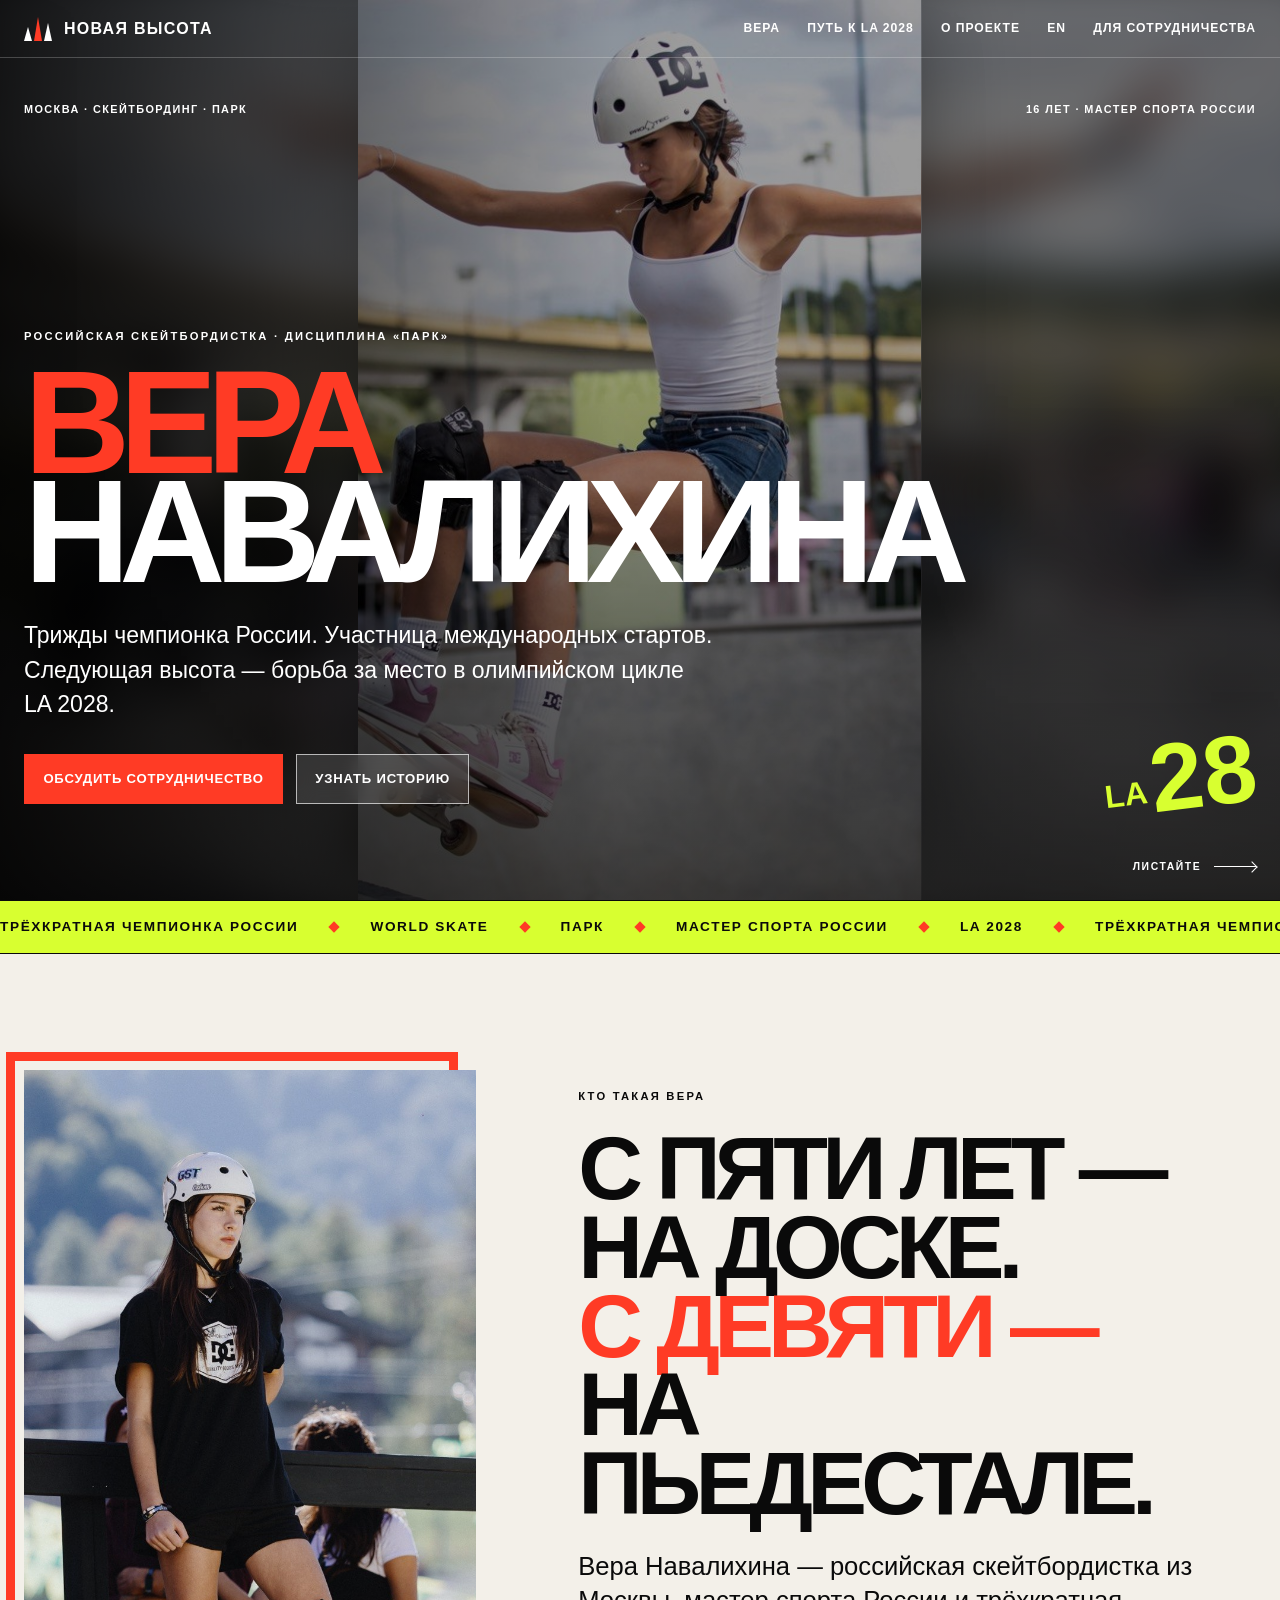
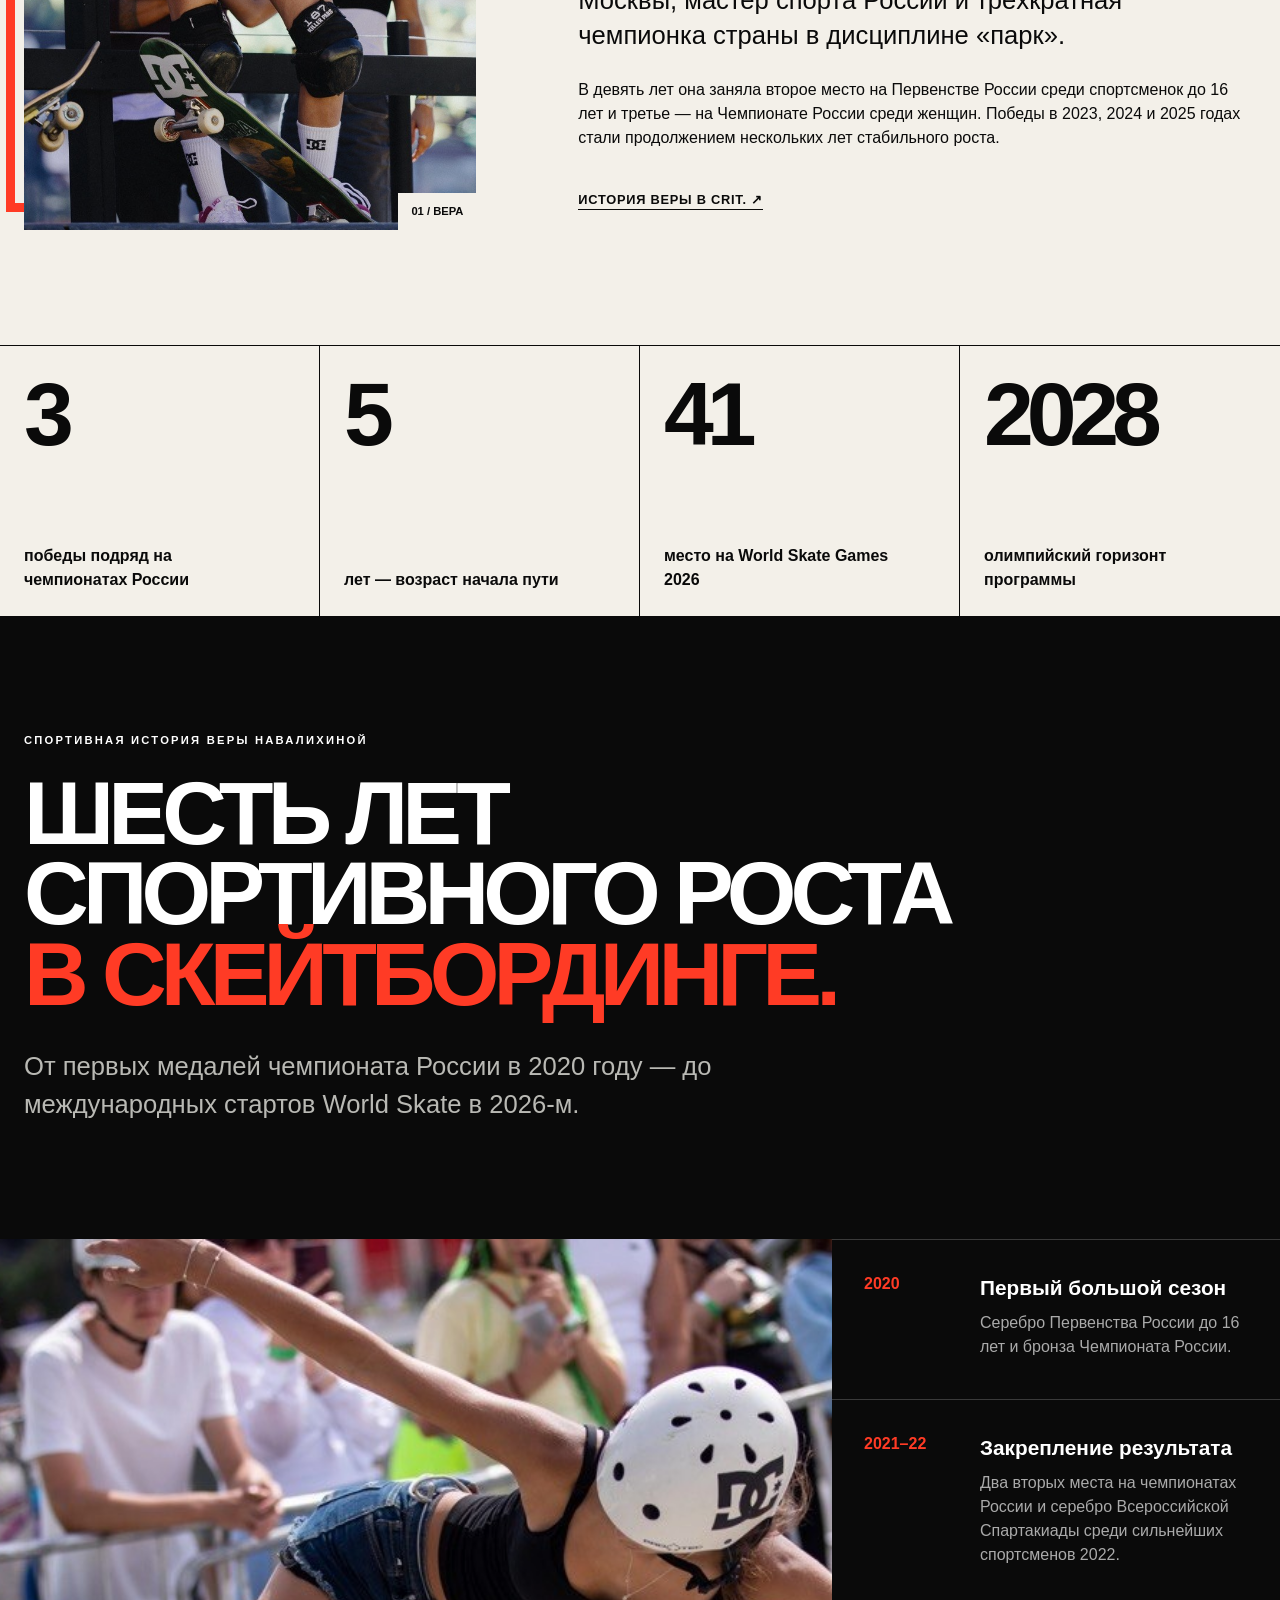
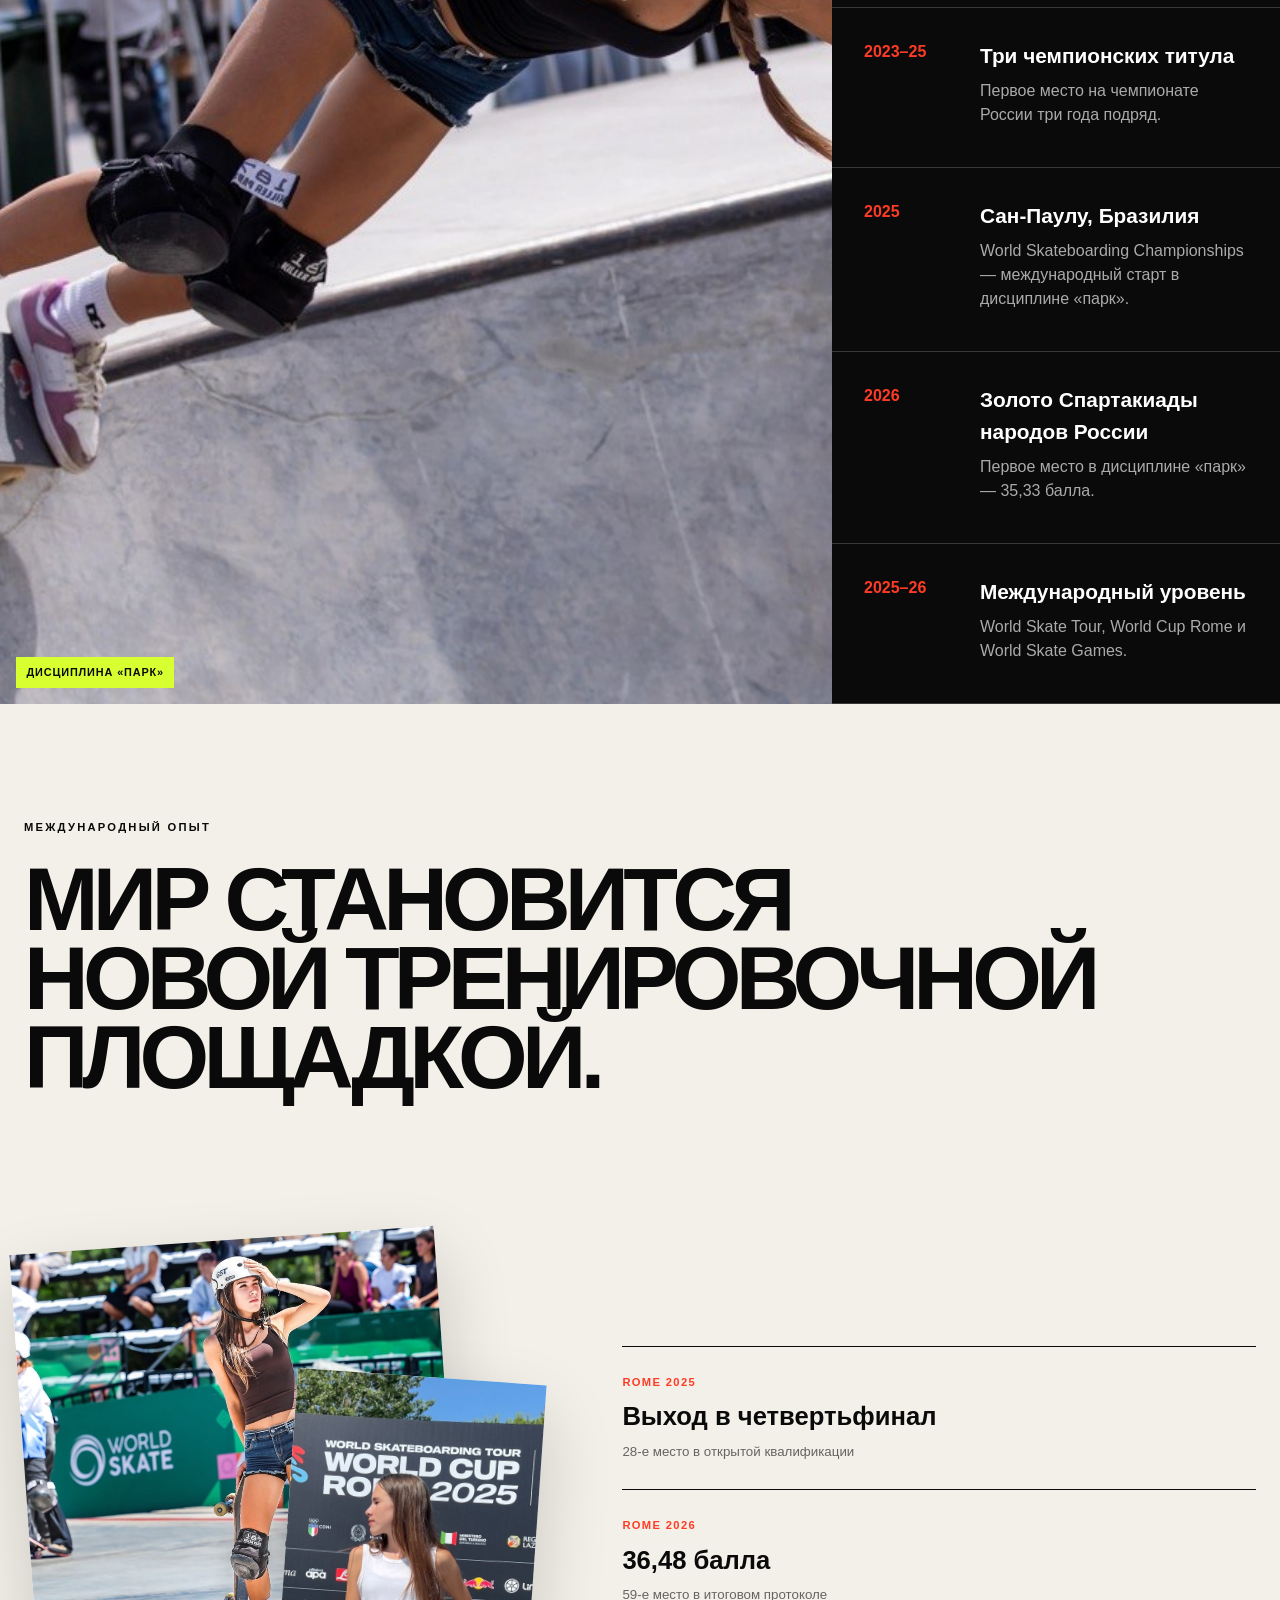
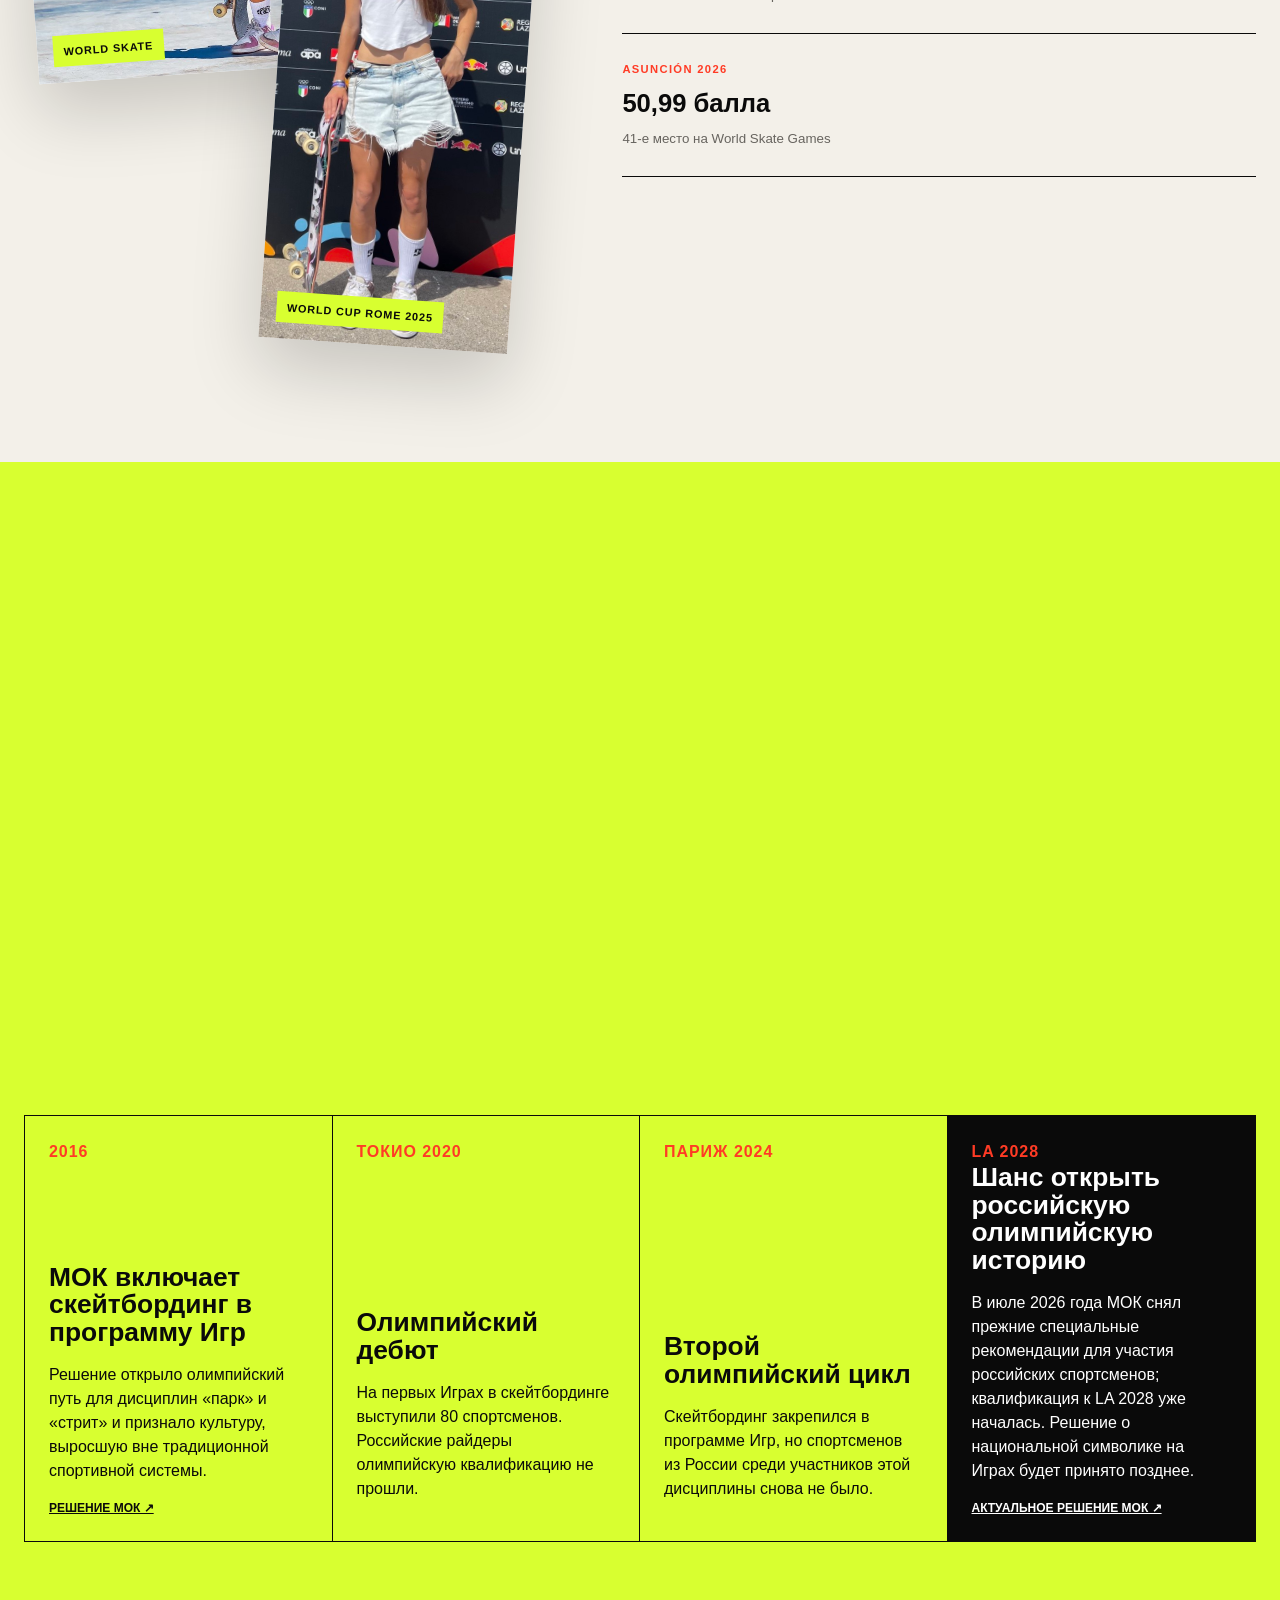
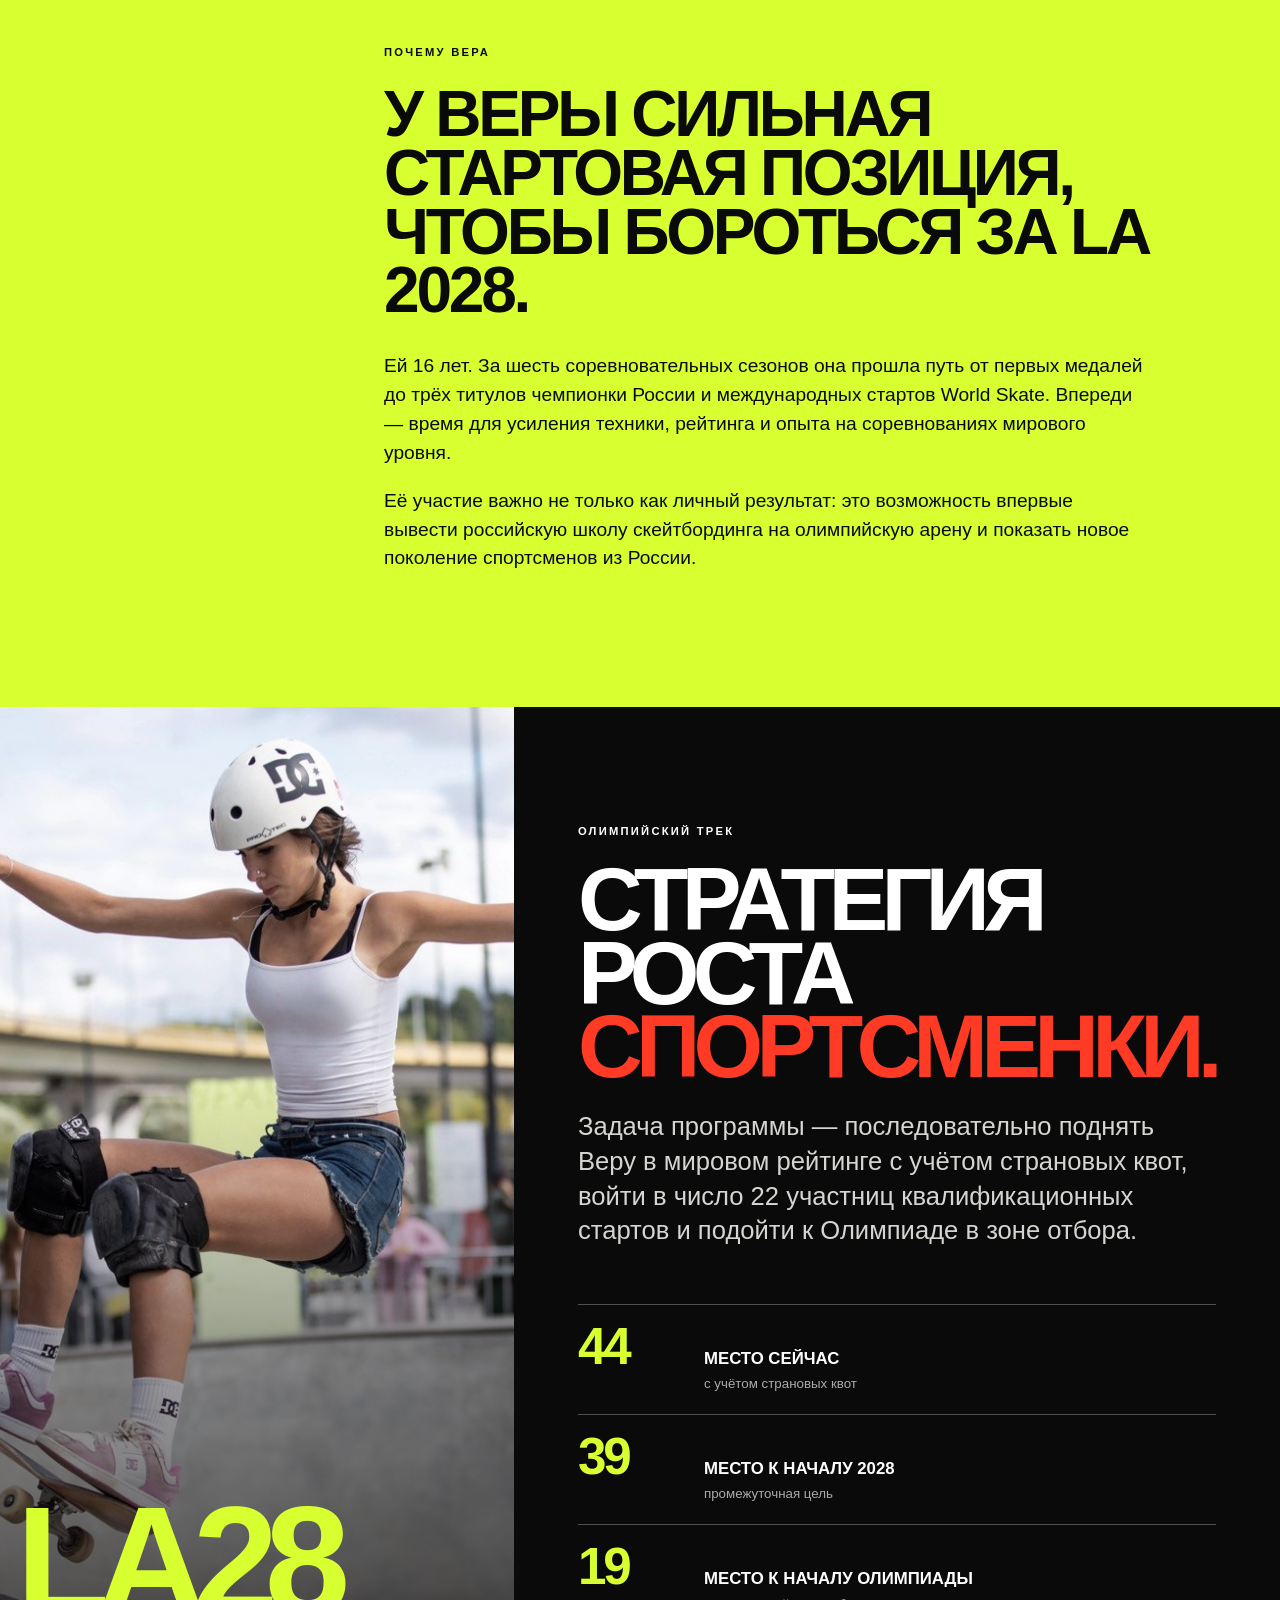
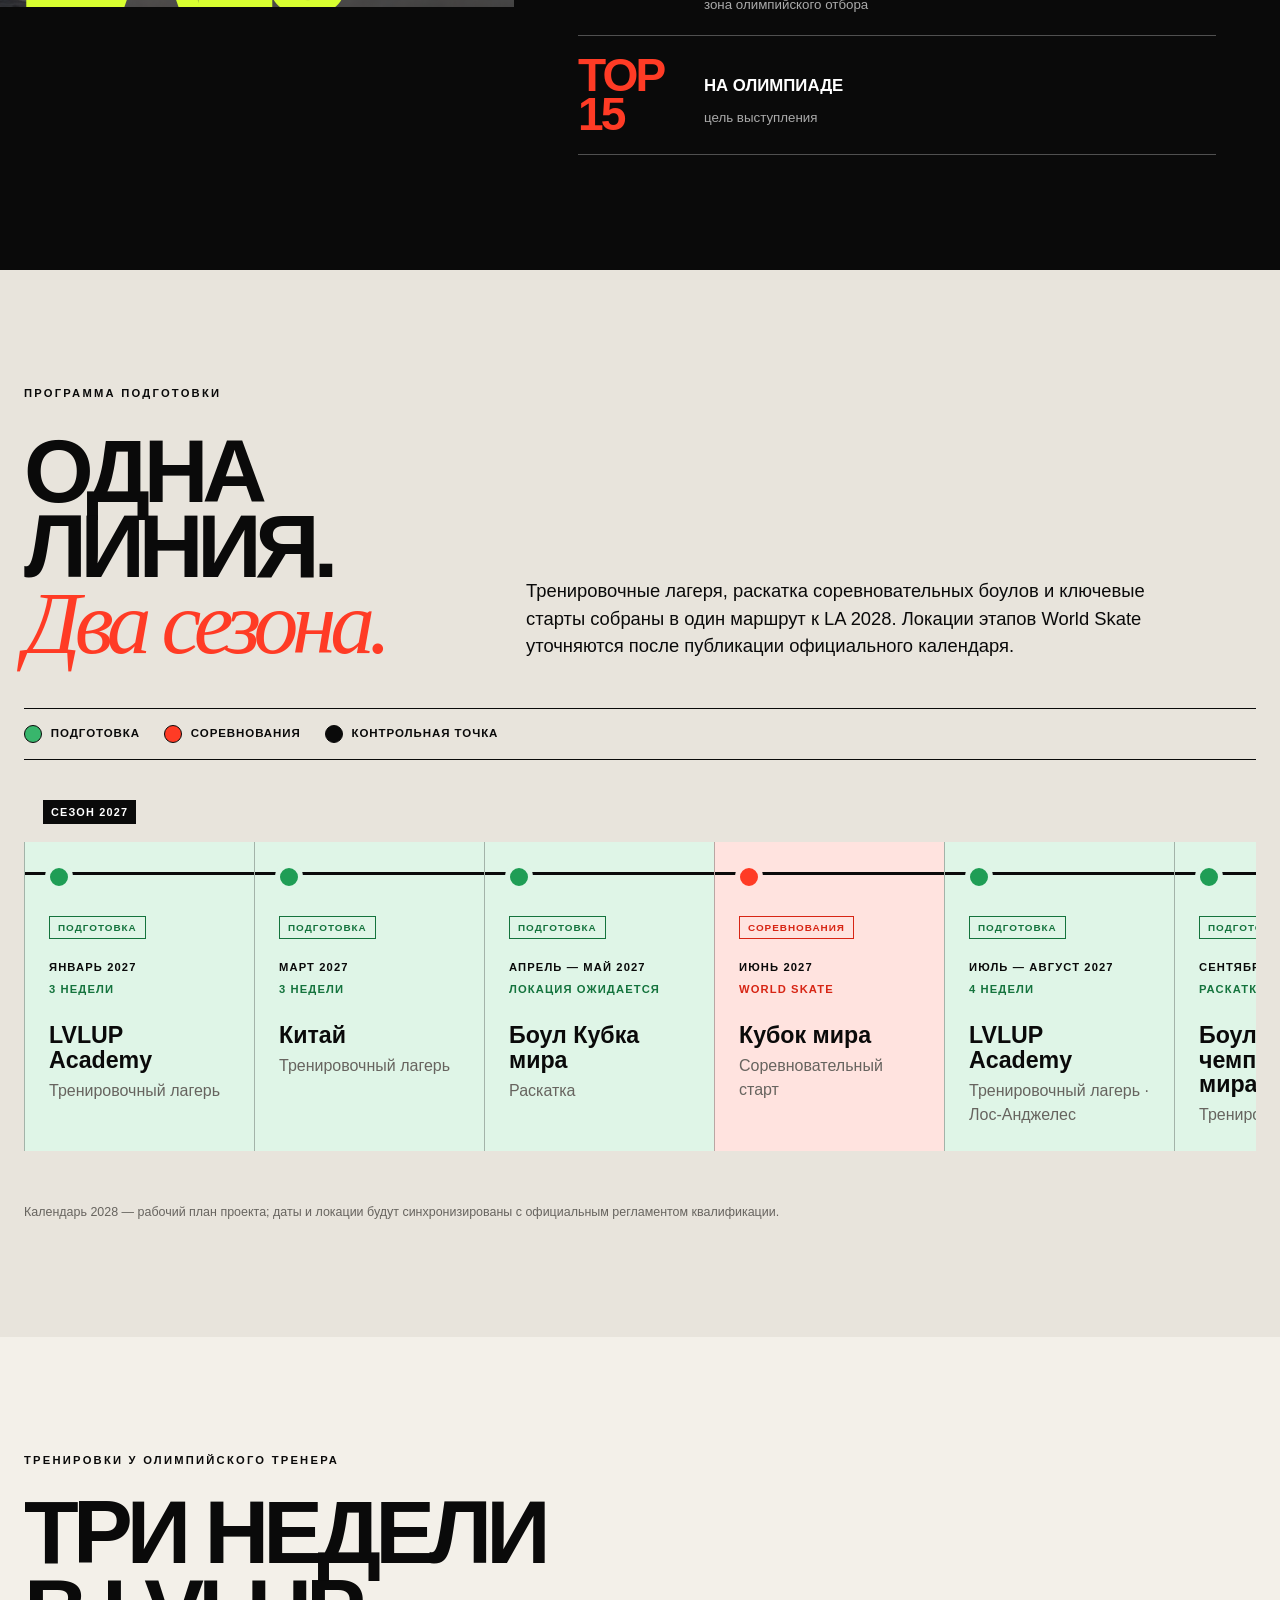
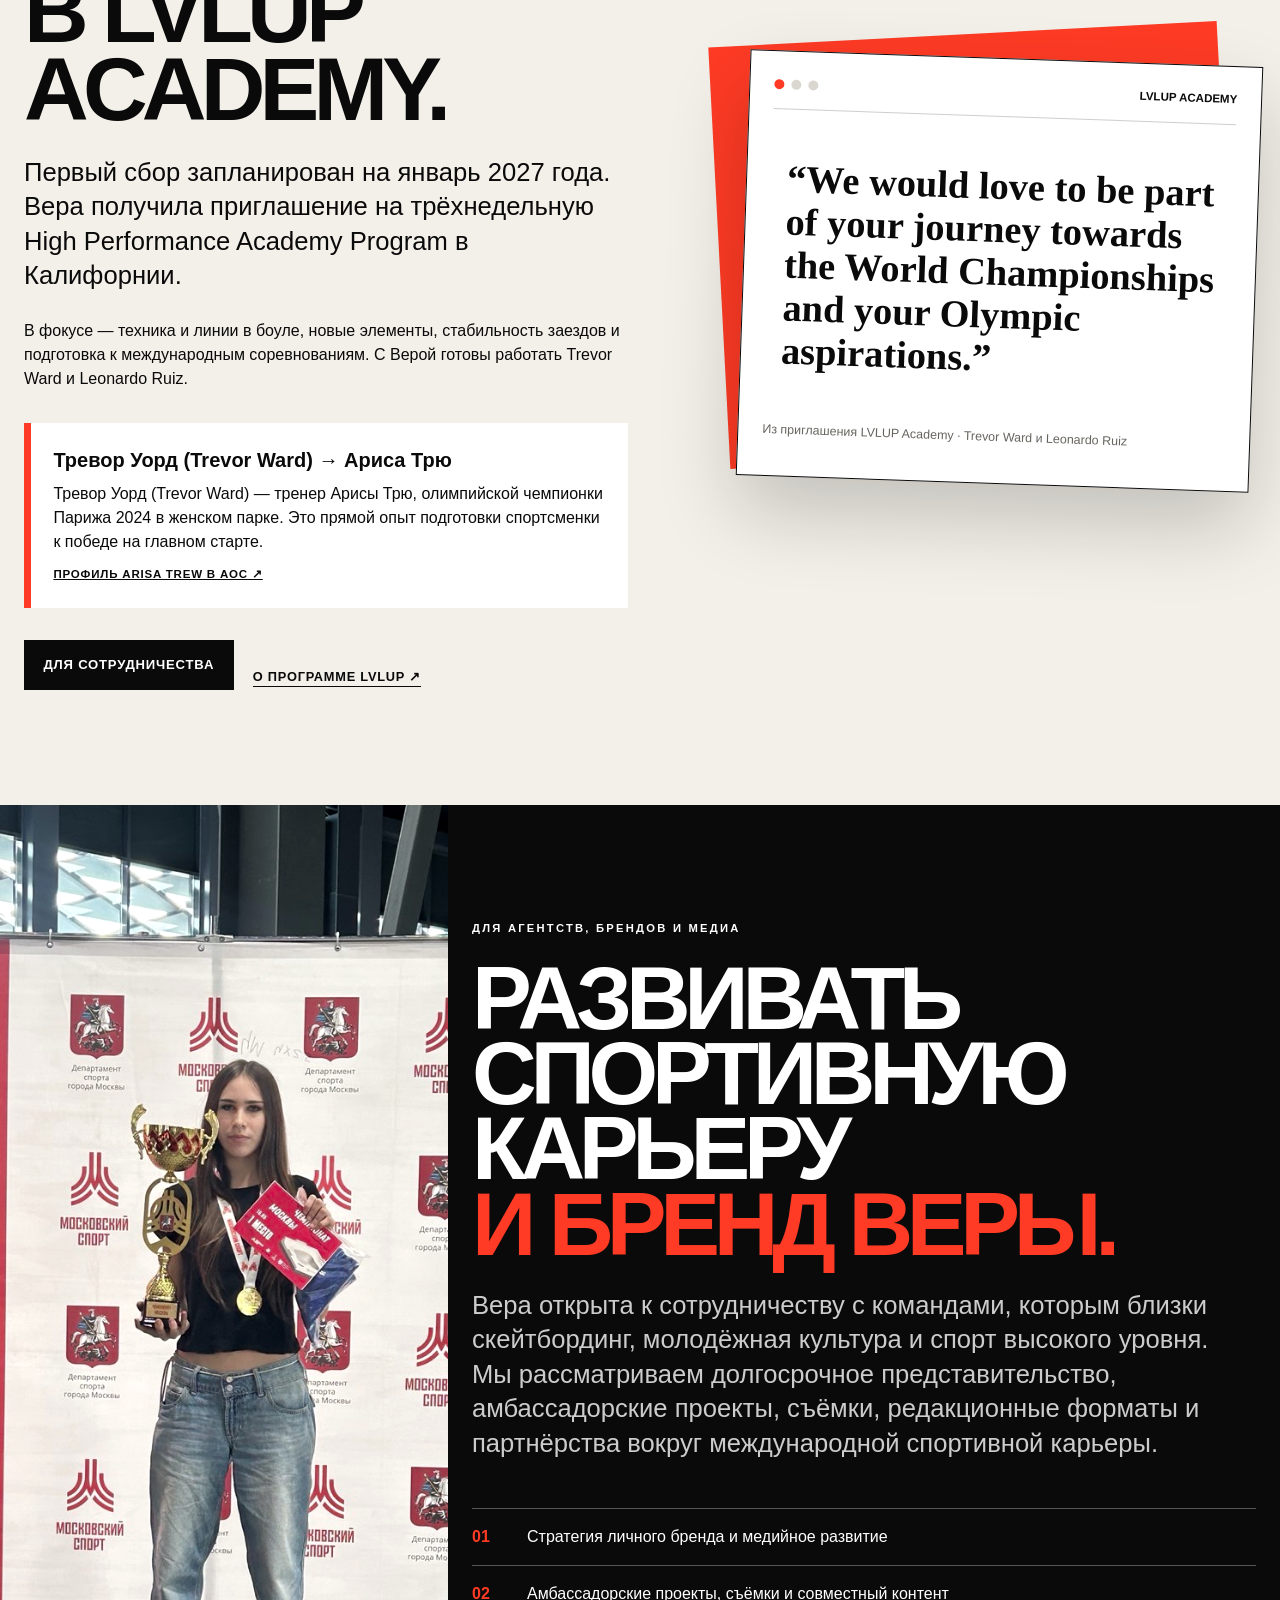
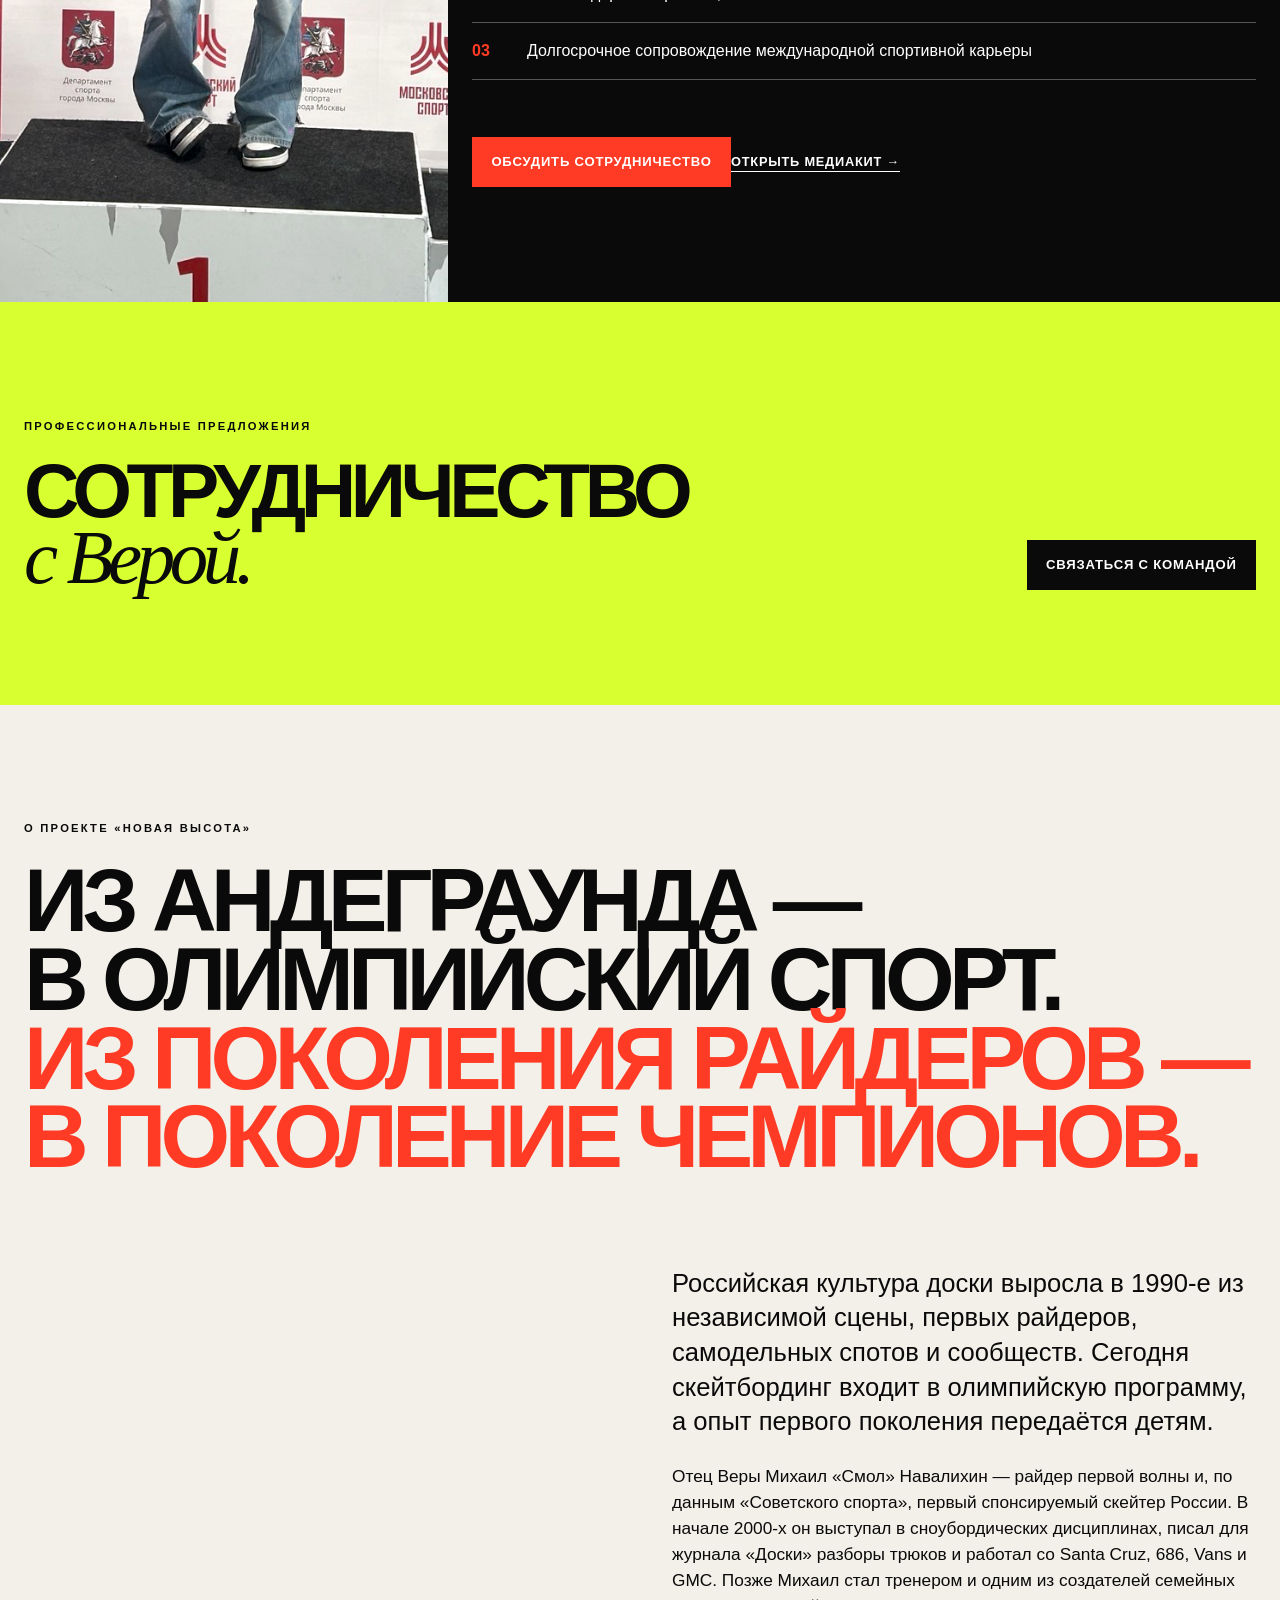
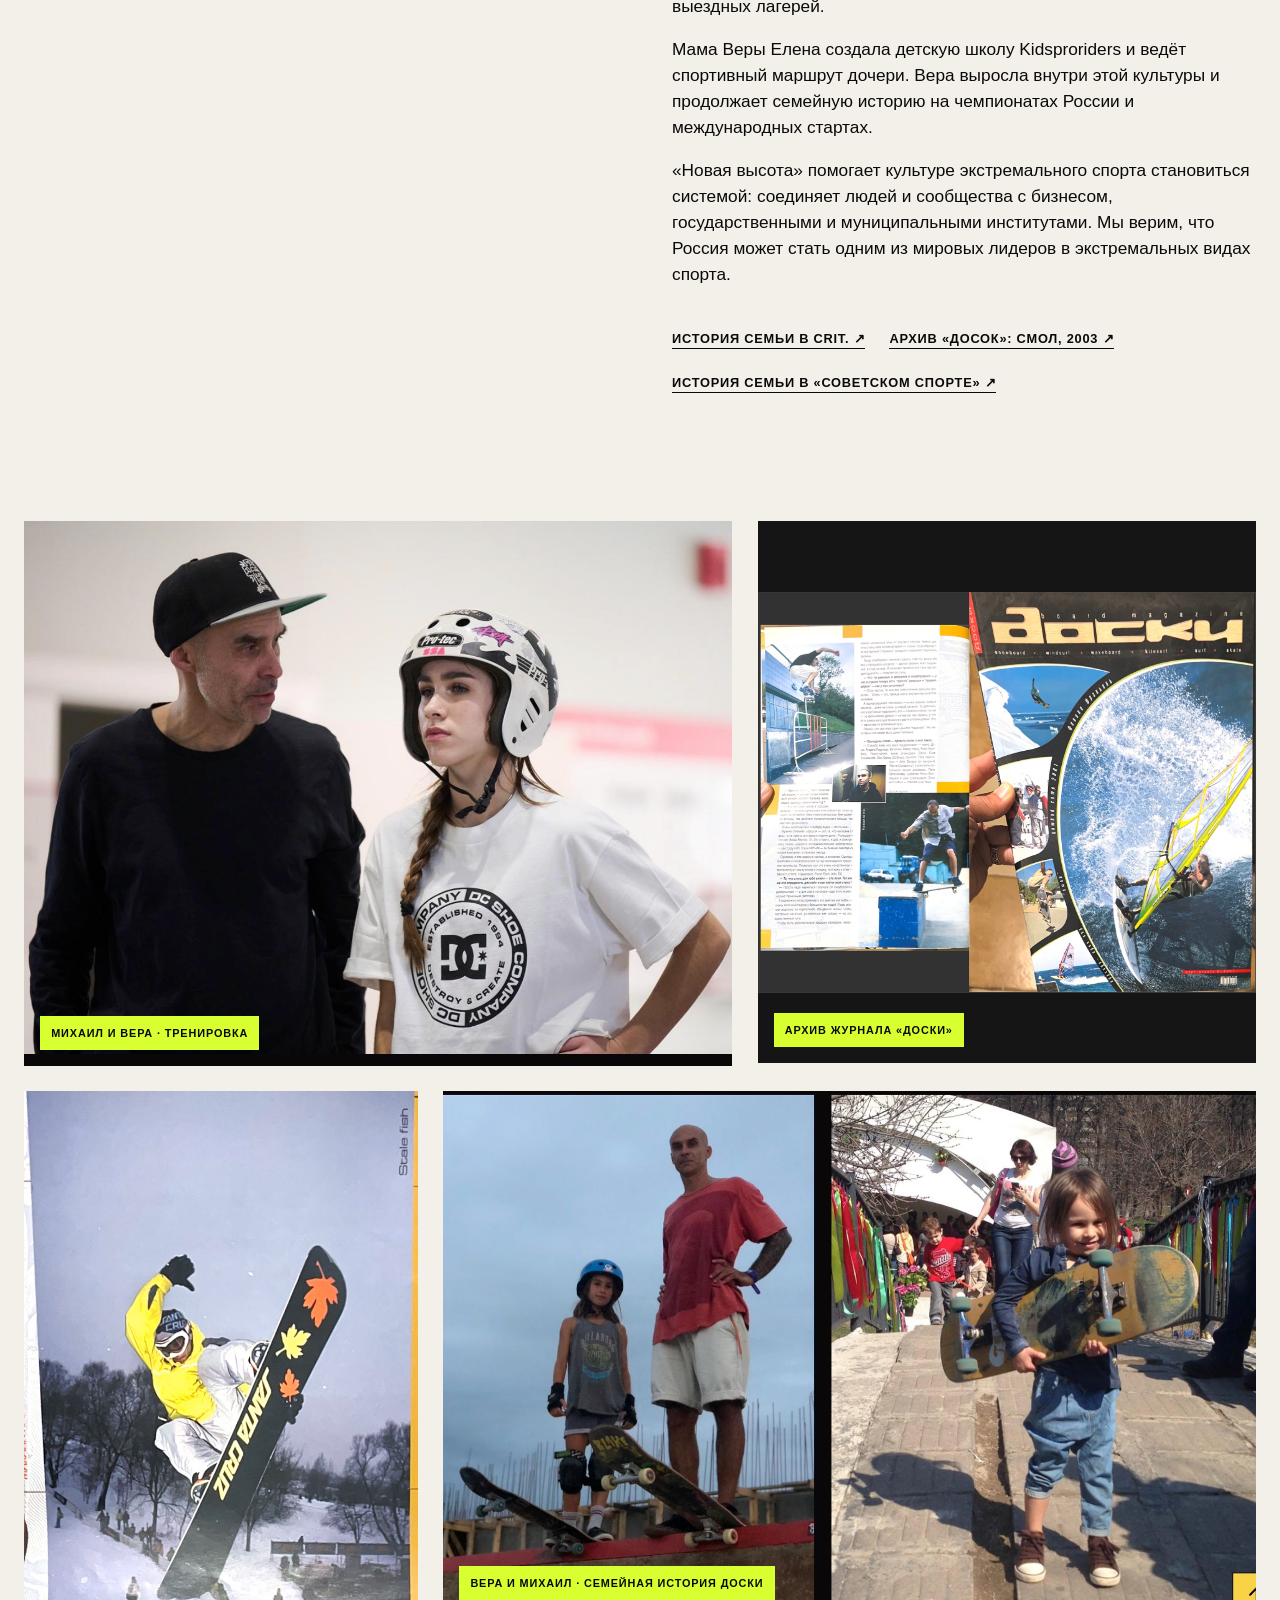
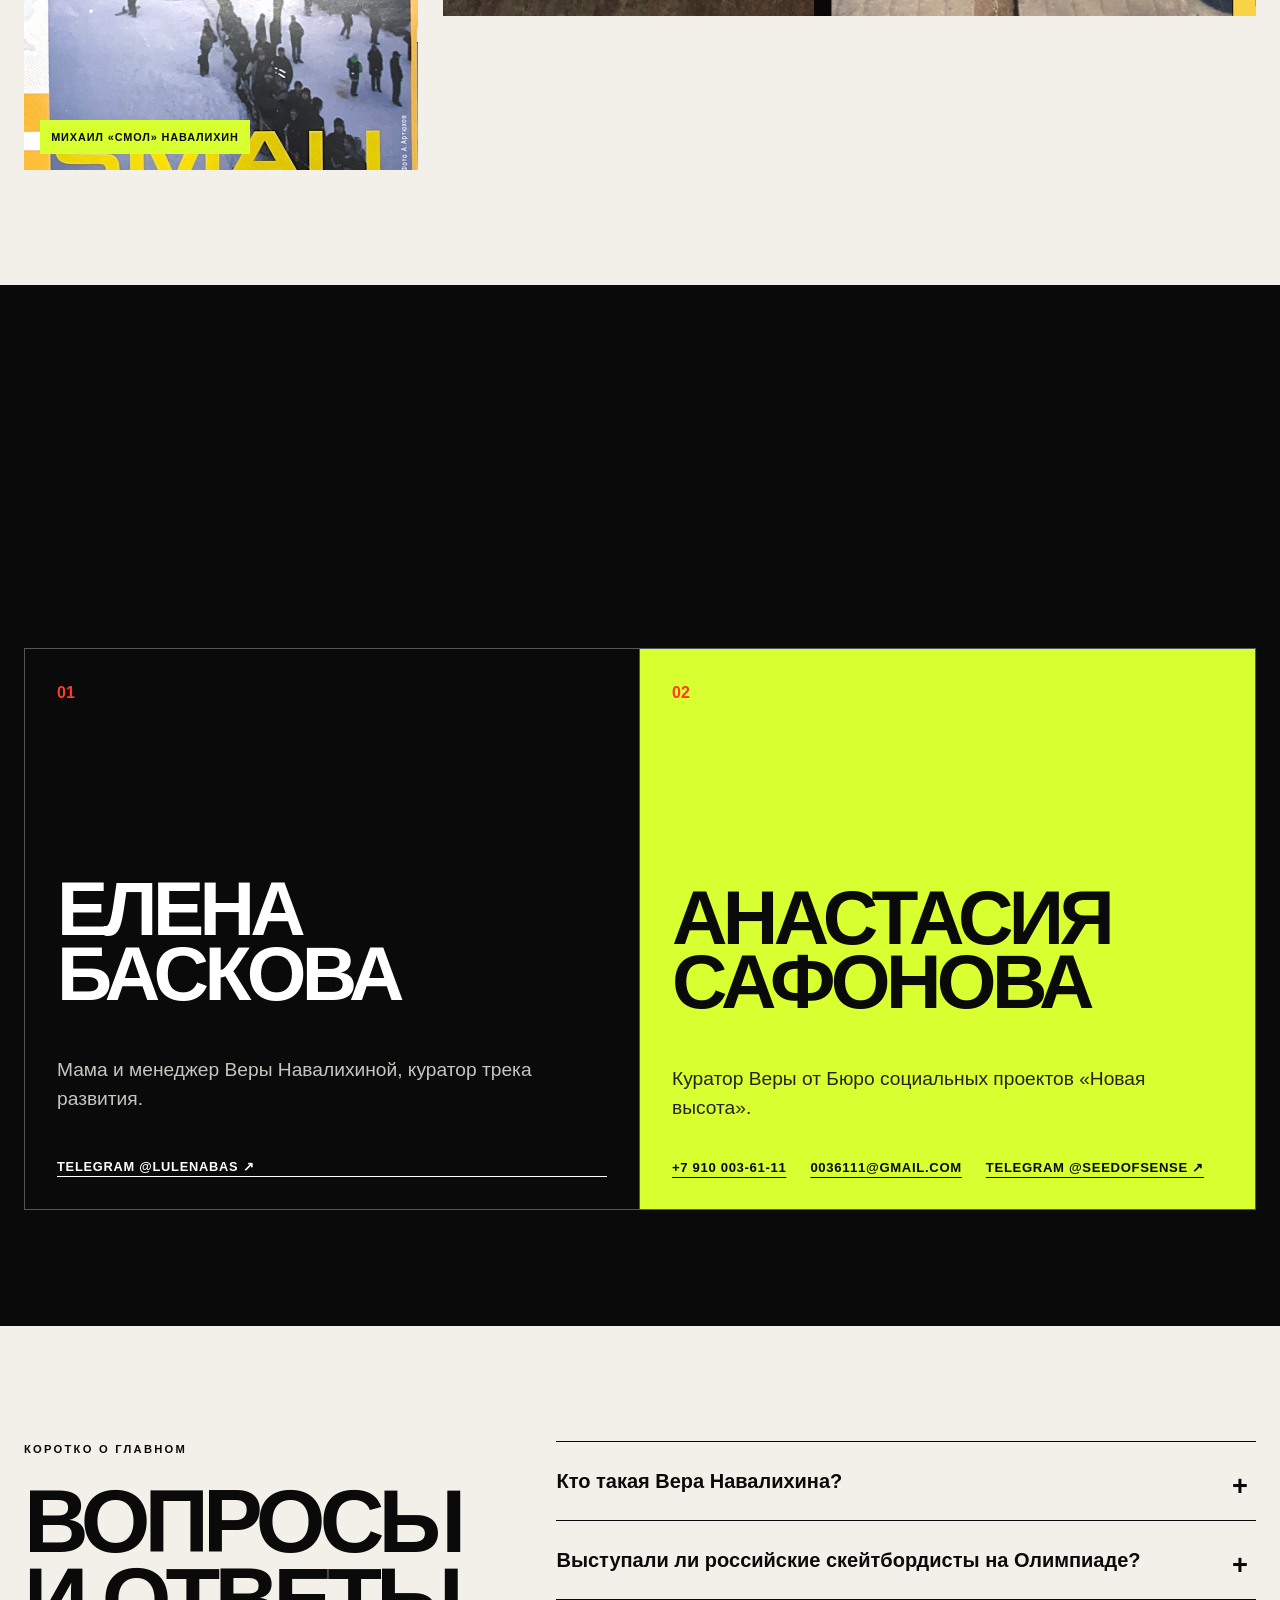
==== commit c52864b7: "Reframe Russian site for athlete representation" ====
--- a/index.html
+++ b/index.html
@@ -10,13 +10,13 @@
   <meta property="og:locale" content="ru_RU">
   <meta property="og:title" content="Вера Навалихина — путь к LA 2028">
   <meta property="og:site_name" content="Новая высота">
-  <meta property="og:description" content="«Новая высота» — проект поддержки Веры Навалихиной на пути к международному олимпийскому циклу LA 2028 и платформа развития экстремального спорта в России.">
+  <meta property="og:description" content="Спортивный профиль Веры Навалихиной: достижения, международные старты, путь к LA 2028 и форматы сотрудничества с агентствами, брендами и медиа.">
   <meta property="og:url" content="https://0036111-lab.github.io/novaya-vysota/">
-  <meta property="og:updated_time" content="2026-11-08T12:00:00+03:00">
+  <meta property="og:updated_time" content="2026-11-17T12:00:00+03:00">
   <meta property="og:image" content="https://0036111-lab.github.io/novaya-vysota/assets/vera-air.jpg">
   <meta name="twitter:card" content="summary_large_image">
   <meta name="twitter:title" content="Новая высота — Вера Навалихина и путь к LA 2028">
-  <meta name="twitter:description" content="Проект поддержки Веры Навалихиной и платформа развития экстремального спорта в России.">
+  <meta name="twitter:description" content="Вера Навалихина: спортивная карьера, путь к LA 2028 и возможности профессионального сотрудничества.">
   <meta name="twitter:image" content="https://0036111-lab.github.io/novaya-vysota/assets/vera-air.jpg">
   <title>Вера Навалихина — чемпионка России по скейтбордингу | Новая высота</title>
   <link rel="canonical" href="https://0036111-lab.github.io/novaya-vysota/">
@@ -32,7 +32,7 @@
     {"@type":"Organization","@id":"https://0036111-lab.github.io/novaya-vysota/#novaya-vysota","name":"Новая высота","url":"https://0036111-lab.github.io/novaya-vysota/","email":"mailto:0036111@gmail.com","telephone":"+7-910-003-61-11","description":"Проект развития экстремального спорта в России, соединяющий спортсменов и сообщества с бизнесом, государственными и муниципальными институтами."},
     {"@type":"WebSite","@id":"https://0036111-lab.github.io/novaya-vysota/#website","url":"https://0036111-lab.github.io/novaya-vysota/","name":"Новая высота — Вера Навалихина","inLanguage":"ru-RU","about":{"@id":"https://0036111-lab.github.io/novaya-vysota/#vera"},"publisher":{"@id":"https://0036111-lab.github.io/novaya-vysota/#novaya-vysota"}},
     {"@type":"WebPage","@id":"https://0036111-lab.github.io/novaya-vysota/#webpage","url":"https://0036111-lab.github.io/novaya-vysota/","name":"Вера Навалихина — чемпионка России по скейтбордингу | Новая высота","isPartOf":{"@id":"https://0036111-lab.github.io/novaya-vysota/#website"},"about":{"@id":"https://0036111-lab.github.io/novaya-vysota/#vera"},"inLanguage":"ru-RU"},
-    {"@type":"FAQPage","mainEntity":[{"@type":"Question","name":"Кто такая Вера Навалихина?","acceptedAnswer":{"@type":"Answer","text":"Российская скейтбордистка из Москвы, мастер спорта России и трёхкратная чемпионка России в дисциплине парк."}},{"@type":"Question","name":"Какова цель программы?","acceptedAnswer":{"@type":"Answer","text":"Пройти международный квалификационный цикл, бороться за олимпийскую квоту и представить российскую школу скейтбординга на LA 2028."}},{"@type":"Question","name":"Как стать партнёром?","acceptedAnswer":{"@type":"Answer","text":"Напишите Анастасии в Telegram, чтобы обсудить программу, варианты участия и условия партнёрства."}}]}
+    {"@type":"FAQPage","mainEntity":[{"@type":"Question","name":"Кто такая Вера Навалихина?","acceptedAnswer":{"@type":"Answer","text":"Российская скейтбордистка из Москвы, мастер спорта России и трёхкратная чемпионка России в дисциплине парк."}},{"@type":"Question","name":"Какова цель программы?","acceptedAnswer":{"@type":"Answer","text":"Пройти международный квалификационный цикл, бороться за олимпийскую квоту и представить российскую школу скейтбординга на LA 2028."}},{"@type":"Question","name":"С кем готова сотрудничать Вера?","acceptedAnswer":{"@type":"Answer","text":"Команда Веры рассматривает предложения от спортивных и медийных агентств, брендов и редакций по развитию личного бренда, представительству, съёмкам и долгосрочным партнёрским проектам."}}]}
   ]}
   </script>
 </head>
@@ -43,7 +43,7 @@
     <a class="brand" href="#top" aria-label="Новая высота — к началу страницы"><span class="brand-mark" aria-hidden="true"><i></i><i></i><i></i></span><span>Новая высота</span></a>
     <button class="menu-button" type="button" aria-expanded="false" aria-controls="site-nav" data-menu-button>Меню</button>
     <nav class="site-nav" id="site-nav" aria-label="Основная навигация" data-nav>
-      <a href="#vera">Вера</a><a href="#roadmap">Путь к LA 2028</a><a href="#project">О проекте</a><a href="en.html" lang="en" hreflang="en">EN</a><a href="https://t.me/seedofsense" target="_blank" rel="noreferrer">Написать мне</a>
+      <a href="#vera">Вера</a><a href="#roadmap">Путь к LA 2028</a><a href="#project">О проекте</a><a href="en.html" lang="en" hreflang="en">EN</a><a href="https://t.me/seedofsense" target="_blank" rel="noreferrer">Для сотрудничества</a>
     </nav>
   </header>
 
@@ -52,10 +52,10 @@
       <div class="hero-media" aria-hidden="true"><video muted loop playsinline preload="none" poster="assets/vera-air.jpg" data-deferred-video><source data-src="assets/vera-hero.mp4" type="video/mp4"></video><div class="hero-media-blur"></div><div class="hero-shade"></div></div>
       <div class="hero-topline"><span>Москва · Скейтбординг · Парк</span><span>16 лет · Мастер спорта России</span></div>
       <div class="hero-copy" data-reveal>
-        <p class="eyebrow light">Проект «Новая высота» в поддержку спортсменки</p>
+        <p class="eyebrow light">Российская скейтбордистка · дисциплина «парк»</p>
         <h1 id="hero-title"><span>Вера</span><br>Навалихина</h1>
         <p class="hero-lead">Трижды чемпионка России. Участница международных стартов. Следующая высота — борьба за место в олимпийском цикле LA 2028.</p>
-        <div class="hero-actions"><a class="button button-accent" href="https://t.me/seedofsense" target="_blank" rel="noreferrer">Написать мне</a><a class="button button-glass" href="#vera">Узнать историю</a></div>
+        <div class="hero-actions"><a class="button button-accent" href="https://t.me/seedofsense" target="_blank" rel="noreferrer">Обсудить сотрудничество</a><a class="button button-glass" href="#vera">Узнать историю</a></div>
       </div>
       <div class="hero-stamp" aria-hidden="true"><span>LA</span><strong>28</strong></div>
       <a class="scroll-cue" href="#vera"><span>Листайте</span><i></i></a>
@@ -129,15 +129,15 @@
     </section>
 
     <section class="academy section-pad" id="academy" aria-labelledby="academy-title">
-      <div class="academy-copy" data-reveal><p class="eyebrow">Тренировки у олимпийского тренера</p><h2 id="academy-title">Три недели<br>в LVLUP Academy.</h2><p class="large-copy">Первый сбор запланирован на январь 2027 года. Вера получила приглашение на трёхнедельную High Performance Academy Program в Калифорнии.</p><p>В фокусе — техника и линии в боуле, новые элементы, стабильность заездов и подготовка к международным соревнованиям. С Верой готовы работать Trevor Ward и Leonardo Ruiz.</p><div class="coach-fact"><strong>Тревор Уорд (Trevor Ward) → Ариса Трю</strong><p>Тревор Уорд (Trevor Ward) — тренер Арисы Трю, олимпийской чемпионки Парижа 2024 в женском парке. Это прямой опыт подготовки спортсменки к победе на главном старте.</p><a href="https://www.olympics.com.au/olympians/arisa-trew/" target="_blank" rel="noreferrer">Профиль Arisa Trew в AOC ↗</a></div><div class="academy-actions"><a class="button button-dark" href="https://t.me/seedofsense" target="_blank" rel="noreferrer">Написать мне</a><a class="source-link" href="https://shop.lvlupusa.com/products/performance-academy" target="_blank" rel="noreferrer">О программе LVLUP ↗</a></div></div>
+      <div class="academy-copy" data-reveal><p class="eyebrow">Тренировки у олимпийского тренера</p><h2 id="academy-title">Три недели<br>в LVLUP Academy.</h2><p class="large-copy">Первый сбор запланирован на январь 2027 года. Вера получила приглашение на трёхнедельную High Performance Academy Program в Калифорнии.</p><p>В фокусе — техника и линии в боуле, новые элементы, стабильность заездов и подготовка к международным соревнованиям. С Верой готовы работать Trevor Ward и Leonardo Ruiz.</p><div class="coach-fact"><strong>Тревор Уорд (Trevor Ward) → Ариса Трю</strong><p>Тревор Уорд (Trevor Ward) — тренер Арисы Трю, олимпийской чемпионки Парижа 2024 в женском парке. Это прямой опыт подготовки спортсменки к победе на главном старте.</p><a href="https://www.olympics.com.au/olympians/arisa-trew/" target="_blank" rel="noreferrer">Профиль Arisa Trew в AOC ↗</a></div><div class="academy-actions"><a class="button button-dark" href="https://t.me/seedofsense" target="_blank" rel="noreferrer">Для сотрудничества</a><a class="source-link" href="https://shop.lvlupusa.com/products/performance-academy" target="_blank" rel="noreferrer">О программе LVLUP ↗</a></div></div>
       <div class="academy-proof" data-reveal><div class="mail-window"><div class="mail-bar"><i></i><i></i><i></i><span>LVLUP Academy</span></div><blockquote>“We would love to be part of your journey towards the World Championships and your Olympic aspirations.”</blockquote><p>Из приглашения LVLUP Academy · Trevor Ward и Leonardo Ruiz</p></div></div>
     </section>
 
-    <section class="partnership section-dark" id="partners" aria-labelledby="partners-title"><div class="partnership-photo"><img src="assets/vera-champion.jpg" alt="Вера Навалихина с кубком за первое место" width="720" height="1280" loading="lazy"></div><div class="partnership-copy section-pad"><p class="eyebrow light">Предложение партнёрам</p><h2 id="partners-title">Стать частью<br><span>олимпийского пути Веры.</span></h2><p class="large-copy">Партнёр программы помогает Вере получить подготовку мирового уровня и выходить на международные старты. Бренд получает содержательную связь с молодой чемпионкой, российским экстремальным спортом и аудиторией, которая ценит смелость, рост и действие.</p><div class="partner-benefits"><div><span>01</span><p>Репутационный вклад в развитие российского спорта</p></div><div><span>02</span><p>Совместные истории, фото, видео и партнёрские коммуникации</p></div><div><span>03</span><p>Прозрачная отчётность по этапам программы и результатам</p></div></div><a class="button button-accent" href="https://t.me/seedofsense" target="_blank" rel="noreferrer">Написать мне</a><a class="source-link" href="media-kit.html">Открыть медиакит →</a></div></section>
+    <section class="partnership section-dark" id="partners" aria-labelledby="partners-title"><div class="partnership-photo"><img src="assets/vera-champion.jpg" alt="Вера Навалихина с кубком за первое место" width="720" height="1280" loading="lazy"></div><div class="partnership-copy section-pad"><p class="eyebrow light">Для агентств, брендов и медиа</p><h2 id="partners-title">Развивать спортивную карьеру<br><span>и бренд Веры.</span></h2><p class="large-copy">Вера открыта к сотрудничеству с командами, которым близки скейтбординг, молодёжная культура и спорт высокого уровня. Мы рассматриваем долгосрочное представительство, амбассадорские проекты, съёмки, редакционные форматы и партнёрства вокруг международной спортивной карьеры.</p><div class="partner-benefits"><div><span>01</span><p>Стратегия личного бренда и медийное развитие</p></div><div><span>02</span><p>Амбассадорские проекты, съёмки и совместный контент</p></div><div><span>03</span><p>Долгосрочное сопровождение международной спортивной карьеры</p></div></div><a class="button button-accent" href="https://t.me/seedofsense" target="_blank" rel="noreferrer">Обсудить сотрудничество</a><a class="source-link" href="media-kit.html">Открыть медиакит →</a></div></section>
 
     <section class="supported section-pad" aria-labelledby="supported-title">
-      <div class="supported-heading" data-reveal><p class="eyebrow">Проект поддержали</p><h2 id="supported-title">Партнёры<br><em>Новой высоты.</em></h2></div>
-      <a class="button button-dark supported-cta" href="https://t.me/seedofsense" target="_blank" rel="noreferrer">Написать мне</a>
+      <div class="supported-heading" data-reveal><p class="eyebrow">Профессиональные предложения</p><h2 id="supported-title">Сотрудничество<br><em>с Верой.</em></h2></div>
+      <a class="button button-dark supported-cta" href="https://t.me/seedofsense" target="_blank" rel="noreferrer">Связаться с командой</a>
     </section>
 
     <section class="platform section-pad" id="project" aria-labelledby="platform-title">
@@ -159,10 +159,10 @@
       </div>
     </section>
 
-    <section class="faq section-pad" aria-labelledby="faq-title"><div><p class="eyebrow">Коротко о главном</p><h2 id="faq-title">Вопросы<br>и ответы</h2></div><div class="accordion"><details><summary>Кто такая Вера Навалихина?</summary><p>Российская скейтбордистка из Москвы, мастер спорта России и трёхкратная чемпионка России в дисциплине «парк».</p></details><details><summary>Выступали ли российские скейтбордисты на Олимпиаде?</summary><p>Нет. На олимпийском дебюте в Токио и на Играх в Париже спортсменов из России в скейтбординге не было. LA 2028 может стать первым олимпийским стартом для российской школы скейтбординга.</p></details><details><summary>Какова цель программы?</summary><p>Пройти международный квалификационный цикл, бороться за олимпийскую квоту и представить российскую школу скейтбординга на LA 2028.</p></details><details><summary>Что является первым этапом?</summary><p>Трёхнедельная высокоинтенсивная подготовка в Калифорнии с работой над техникой, линиями, новыми элементами и стабильностью заездов.</p></details><details><summary>Как стать партнёром?</summary><p>Напишите Анастасии в Telegram — она расскажет о программе, вариантах участия и условиях партнёрства.</p></details></div></section>
+    <section class="faq section-pad" aria-labelledby="faq-title"><div><p class="eyebrow">Коротко о главном</p><h2 id="faq-title">Вопросы<br>и ответы</h2></div><div class="accordion"><details><summary>Кто такая Вера Навалихина?</summary><p>Российская скейтбордистка из Москвы, мастер спорта России и трёхкратная чемпионка России в дисциплине «парк».</p></details><details><summary>Выступали ли российские скейтбордисты на Олимпиаде?</summary><p>Нет. На олимпийском дебюте в Токио и на Играх в Париже спортсменов из России в скейтбординге не было. LA 2028 может стать первым олимпийским стартом для российской школы скейтбординга.</p></details><details><summary>Какова цель программы?</summary><p>Пройти международный квалификационный цикл, бороться за олимпийскую квоту и представить российскую школу скейтбординга на LA 2028.</p></details><details><summary>Что является первым этапом?</summary><p>Трёхнедельная высокоинтенсивная подготовка в Калифорнии с работой над техникой, линиями, новыми элементами и стабильностью заездов.</p></details><details><summary>С кем готова сотрудничать Вера?</summary><p>Команда Веры рассматривает предложения от спортивных и медийных агентств, брендов и редакций по развитию личного бренда, представительству, съёмкам и долгосрочным партнёрским проектам.</p></details></div></section>
   </main>
 
-  <footer><div class="footer-main"><div class="brand footer-brand"><span class="brand-mark" aria-hidden="true"><i></i><i></i><i></i></span><span>Новая высота</span></div><h2>Следующая<br><span>высота</span><br>начинается<br>с нас.</h2><a class="button button-accent" href="https://t.me/seedofsense" target="_blank" rel="noreferrer">Написать мне</a></div><div class="footer-meta"><p>Платформа развития экстремального спорта</p><p>Москва · <span data-year></span></p></div></footer>
+  <footer><div class="footer-main"><div class="brand footer-brand"><span class="brand-mark" aria-hidden="true"><i></i><i></i><i></i></span><span>Новая высота</span></div><h2>Следующая<br><span>высота</span><br>начинается<br>с нас.</h2><a class="button button-accent" href="https://t.me/seedofsense" target="_blank" rel="noreferrer">Обсудить сотрудничество</a></div><div class="footer-meta"><p>Платформа развития экстремального спорта</p><p>Москва · <span data-year></span></p></div></footer>
 
   <script src="app.js?v=20261108-2"></script>
 </body>
--- a/styles.css
+++ b/styles.css
@@ -5,6 +5,7 @@
 .signal{overflow:hidden;padding:1rem 0;background:var(--acid);border-block:1px solid var(--ink)}.signal-track{display:flex;align-items:center;gap:2rem;width:max-content;animation:ticker 25s linear infinite;font-size:.85rem;font-weight:900;letter-spacing:.12em;text-transform:uppercase}.signal-track i{width:8px;height:8px;background:var(--red);transform:rotate(45deg)}@keyframes ticker{to{transform:translateX(-50%)}}
 
 .profile{display:grid;grid-template-columns:minmax(300px,.8fr) 1.2fr;gap:clamp(3rem,8vw,9rem);align-items:center}.image-frame{position:relative}.image-frame::before{content:"";position:absolute;z-index:-1;inset:-18px 18px 18px -18px;border:9px solid var(--red)}.profile-image img{width:100%;max-height:760px;object-fit:cover;filter:saturate(.82)}.frame-index{position:absolute;right:-1px;bottom:-1px;padding:.65rem .85rem;background:var(--paper);font-size:.7rem;font-weight:900;text-transform:uppercase}.profile h2,.section-intro h2,.academy h2,.platform h2,.founder h2,.faq h2{margin:0;font-size:clamp(3rem,7vw,7rem);line-height:.88;letter-spacing:-.065em;text-transform:uppercase}.profile h2 em,.platform h2 em{color:var(--red);font-style:normal}.profile-copy>p:not(.eyebrow){max-width:720px}.numbers{display:grid;grid-template-columns:repeat(4,1fr);border-block:1px solid var(--ink)}.numbers article{min-height:270px;display:flex;flex-direction:column;justify-content:space-between;padding:1.5rem;border-right:1px solid var(--ink)}.numbers article:last-child{border-right:0}.numbers strong{font-size:clamp(4rem,7vw,7rem);line-height:1;letter-spacing:-.08em}.numbers span{max-width:230px;font-weight:800}
+.profile-links{display:flex;gap:1.5rem;flex-wrap:wrap}.featured-video{display:grid;grid-template-columns:minmax(280px,.65fr) minmax(0,1.35fr);gap:clamp(2.5rem,7vw,8rem);align-items:center}.featured-video h2{margin:0;font-size:clamp(3rem,7vw,7rem);line-height:.88;letter-spacing:-.065em;text-transform:uppercase}.featured-video h2 span{color:var(--red)}.featured-video-copy{max-width:620px}.featured-video-note{color:#aaa;font-size:.86rem}.featured-video-player{border:1px solid #3a3a3a;background:#000;box-shadow:0 32px 80px rgba(0,0,0,.38)}.featured-video-player video{width:100%;aspect-ratio:16/9;background:#000}.featured-video-player video::cue{color:#fff;background:rgba(0,0,0,.82);font:700 18px/1.35 Arial,Helvetica,sans-serif}
 
 .story-heading h2{max-width:1100px;margin:0;font-size:clamp(3.2rem,7vw,7.5rem);line-height:.9;letter-spacing:-.065em;text-transform:uppercase}.story-grid{display:grid;grid-template-columns:1.3fr .7fr;align-items:stretch}.story-photo{position:relative;margin:0;overflow:hidden;min-height:720px}.story-photo img{width:100%;height:115%;object-fit:cover;transform:translateY(var(--parallax,0))}.story-photo figcaption,.photo-card figcaption{position:absolute;left:1rem;bottom:1rem;padding:.45rem .65rem;background:var(--acid);color:var(--ink);font-size:.68rem;font-weight:900;letter-spacing:.08em;text-transform:uppercase}.timeline{margin:0;padding:0;list-style:none;border-top:1px solid #3a3a3a}.timeline li{display:grid;grid-template-columns:100px 1fr;gap:1rem;padding:2rem;border-bottom:1px solid #3a3a3a}.timeline time{color:var(--red);font-weight:900}.timeline strong{font-size:1.3rem}.timeline p{margin:.5rem 0;color:#aaa}
 
@@ -30,7 +31,7 @@
 
 .media-page{background:#fff}.site-header.compact{position:relative;background:var(--paper);color:var(--ink)}.media-kit{max-width:1000px;margin:auto;padding:7vw 24px}.media-kit h1{margin:0;font-size:clamp(3rem,7vw,7rem);line-height:.85;letter-spacing:-.06em;text-transform:uppercase}.media-intro{max-width:780px;margin:2rem 0 5rem;font-size:1.35rem}.media-kit section{padding:3rem 0;border-top:1px solid var(--ink)}.media-kit h2{font-size:2.4rem}.media-grid{display:grid;grid-template-columns:repeat(3,1fr);gap:2rem}.media-list{columns:2}.media-next{padding:3rem!important;border:10px solid var(--red)!important}
 
-@media(max-width:1000px){.hero-media video{width:62vw}.profile,.academy{grid-template-columns:1fr 1fr;gap:3rem}.numbers{grid-template-columns:1fr 1fr}.numbers article:nth-child(2){border-right:0}.numbers article:nth-child(-n+2){border-bottom:1px solid}.story-grid,.roadmap,.partnership,.supported{grid-template-columns:1fr}.story-photo{min-height:520px}.roadmap-visual{position:relative;height:68vw;min-height:520px}.partnership-photo{height:80vw;min-height:600px}.international{gap:2rem}.photo-stack{min-height:650px}.supported-cta{grid-column:1}.footer-main{grid-template-columns:1fr}.footer-main .button{width:max-content}}
+@media(max-width:1000px){.hero-media video{width:62vw}.profile,.academy{grid-template-columns:1fr 1fr;gap:3rem}.featured-video{grid-template-columns:1fr}.numbers{grid-template-columns:1fr 1fr}.numbers article:nth-child(2){border-right:0}.numbers article:nth-child(-n+2){border-bottom:1px solid}.story-grid,.roadmap,.partnership,.supported{grid-template-columns:1fr}.story-photo{min-height:520px}.roadmap-visual{position:relative;height:68vw;min-height:520px}.partnership-photo{height:80vw;min-height:600px}.international{gap:2rem}.photo-stack{min-height:650px}.supported-cta{grid-column:1}.footer-main{grid-template-columns:1fr}.footer-main .button{width:max-content}}
 @media(max-width:760px){.site-header{padding:.9rem 20px}.menu-button{display:block}.site-nav{display:none;position:absolute;left:0;right:0;top:100%;align-items:stretch;padding:1.2rem 20px;background:var(--paper);color:var(--ink);border-bottom:1px solid var(--ink);flex-direction:column}.site-nav.open{display:flex}.site-nav a,.site-nav button{text-align:left}.hero{padding:8rem 20px 5rem}.hero-media video{width:100%;height:100%}.hero-media-blur{display:none}.hero-shade{background:linear-gradient(0deg,rgba(0,0,0,.85),rgba(0,0,0,.05) 70%),linear-gradient(90deg,rgba(0,0,0,.35),transparent)}.hero-topline{left:20px;right:20px;top:5rem}.hero-topline span:last-child{display:none}.hero h1{font-size:clamp(4rem,19vw,7rem)}.hero-stamp{right:20px;bottom:3.8rem}.hero-stamp strong{font-size:4rem}.scroll-cue{display:none}.section-pad{padding:5.5rem 20px}.profile,.international,.academy,.platform,.founder,.faq{grid-template-columns:1fr}.profile{gap:4rem}.profile-image{width:82%;margin-left:auto}.numbers article{min-height:220px}.story-heading h2{font-size:3.5rem}.timeline li{grid-template-columns:80px 1fr;padding:1.4rem 20px}.international .section-intro,.platform .section-intro,.platform-copy,.platform-grid{grid-column:auto}.photo-stack{min-height:580px}.card-back{width:92%;height:330px}.card-front{width:55%;height:430px}.roadmap-content{padding:5.5rem 20px}.roadmap h2{font-size:4rem}.academy-proof{margin:3rem 20px}.partnership-copy{padding:5.5rem 20px}.partnership h2{font-size:3.8rem}.platform-grid{grid-template-columns:1fr}.platform-grid article{min-height:230px;border-right:0;border-bottom:1px solid}.platform-grid article:last-child{border-bottom:0}.founder-mark{min-height:420px}.founder-copy{padding:5rem 20px}.faq{gap:3rem}.footer-meta{flex-direction:column}.form-row{grid-template-columns:1fr}.media-grid{grid-template-columns:1fr}.media-list{columns:1}}
 @media(max-width:480px){.hero h1{font-size:13.5vw;line-height:.8}.hero-lead{font-size:1rem}.hero-actions .button{width:100%}.hero-stamp{display:none}.numbers{grid-template-columns:1fr}.numbers article{min-height:180px;border-right:0;border-bottom:1px solid}.numbers article:nth-child(2){border-bottom:1px solid}.numbers article:last-child{border-bottom:0}.profile h2,.section-intro h2,.academy h2,.platform h2,.founder h2,.faq h2{font-size:2.8rem}.story-heading h2{font-size:2.8rem}.story-photo{min-height:360px}.photo-stack{min-height:500px}.card-back{height:270px}.card-front{height:360px}.roadmap-visual{min-height:420px}.roadmap h2,.partnership h2{font-size:3.2rem}.mail-window{padding:1rem}.mail-window blockquote{margin:2rem .2rem}.partner-dialog{padding:1.4rem}.footer-main .button{width:100%}}
 
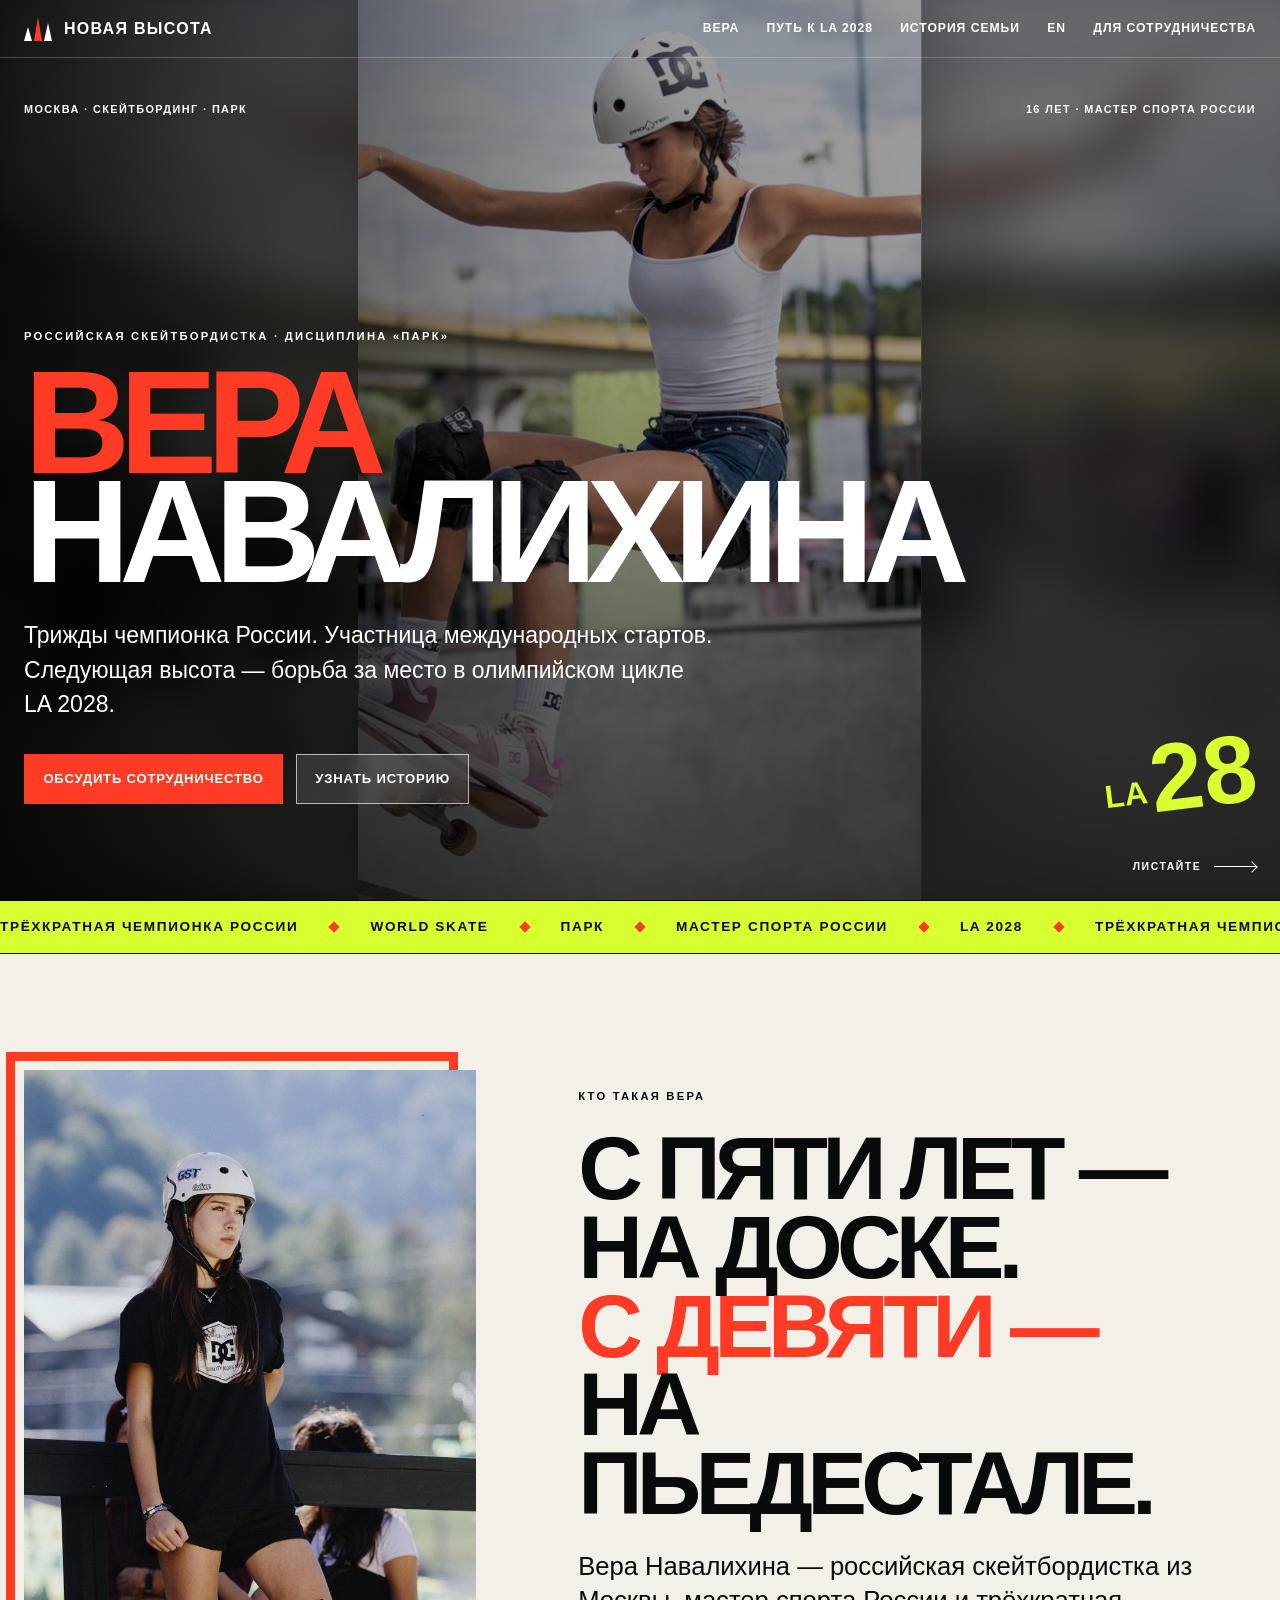
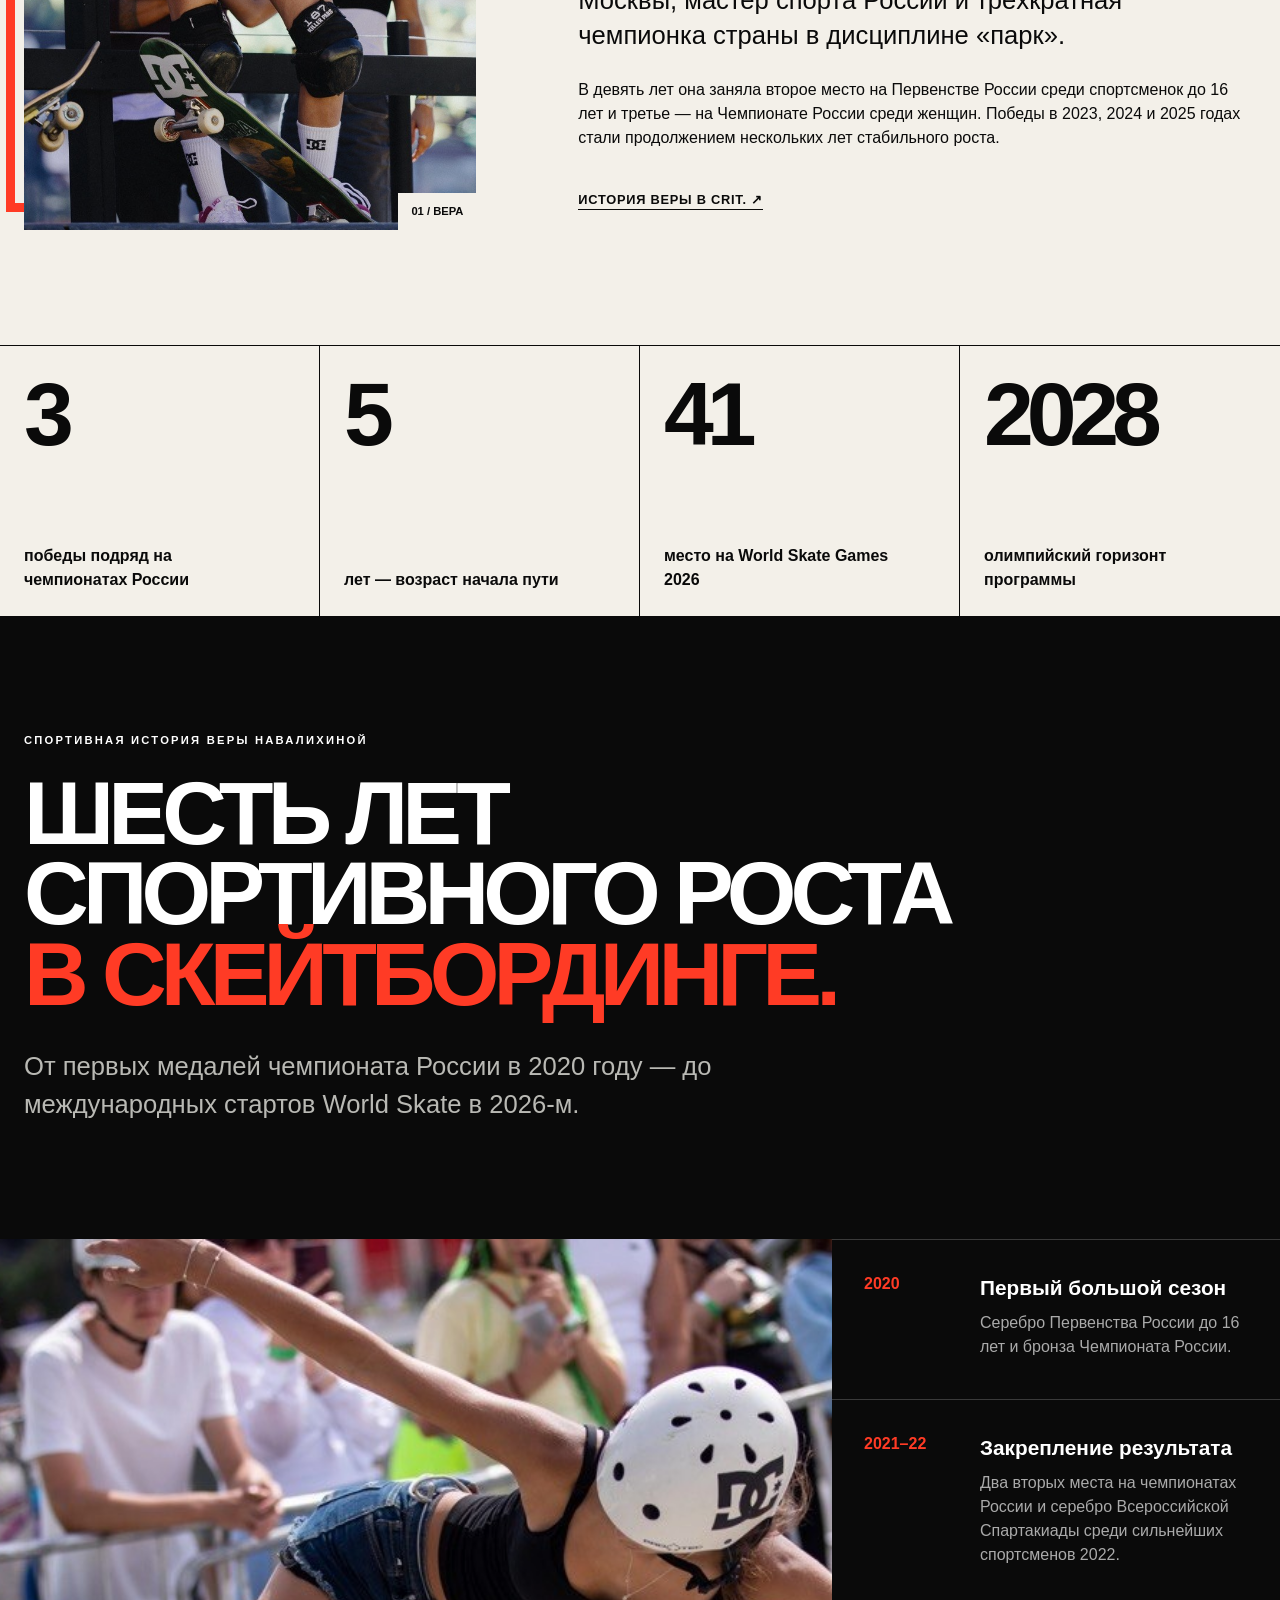
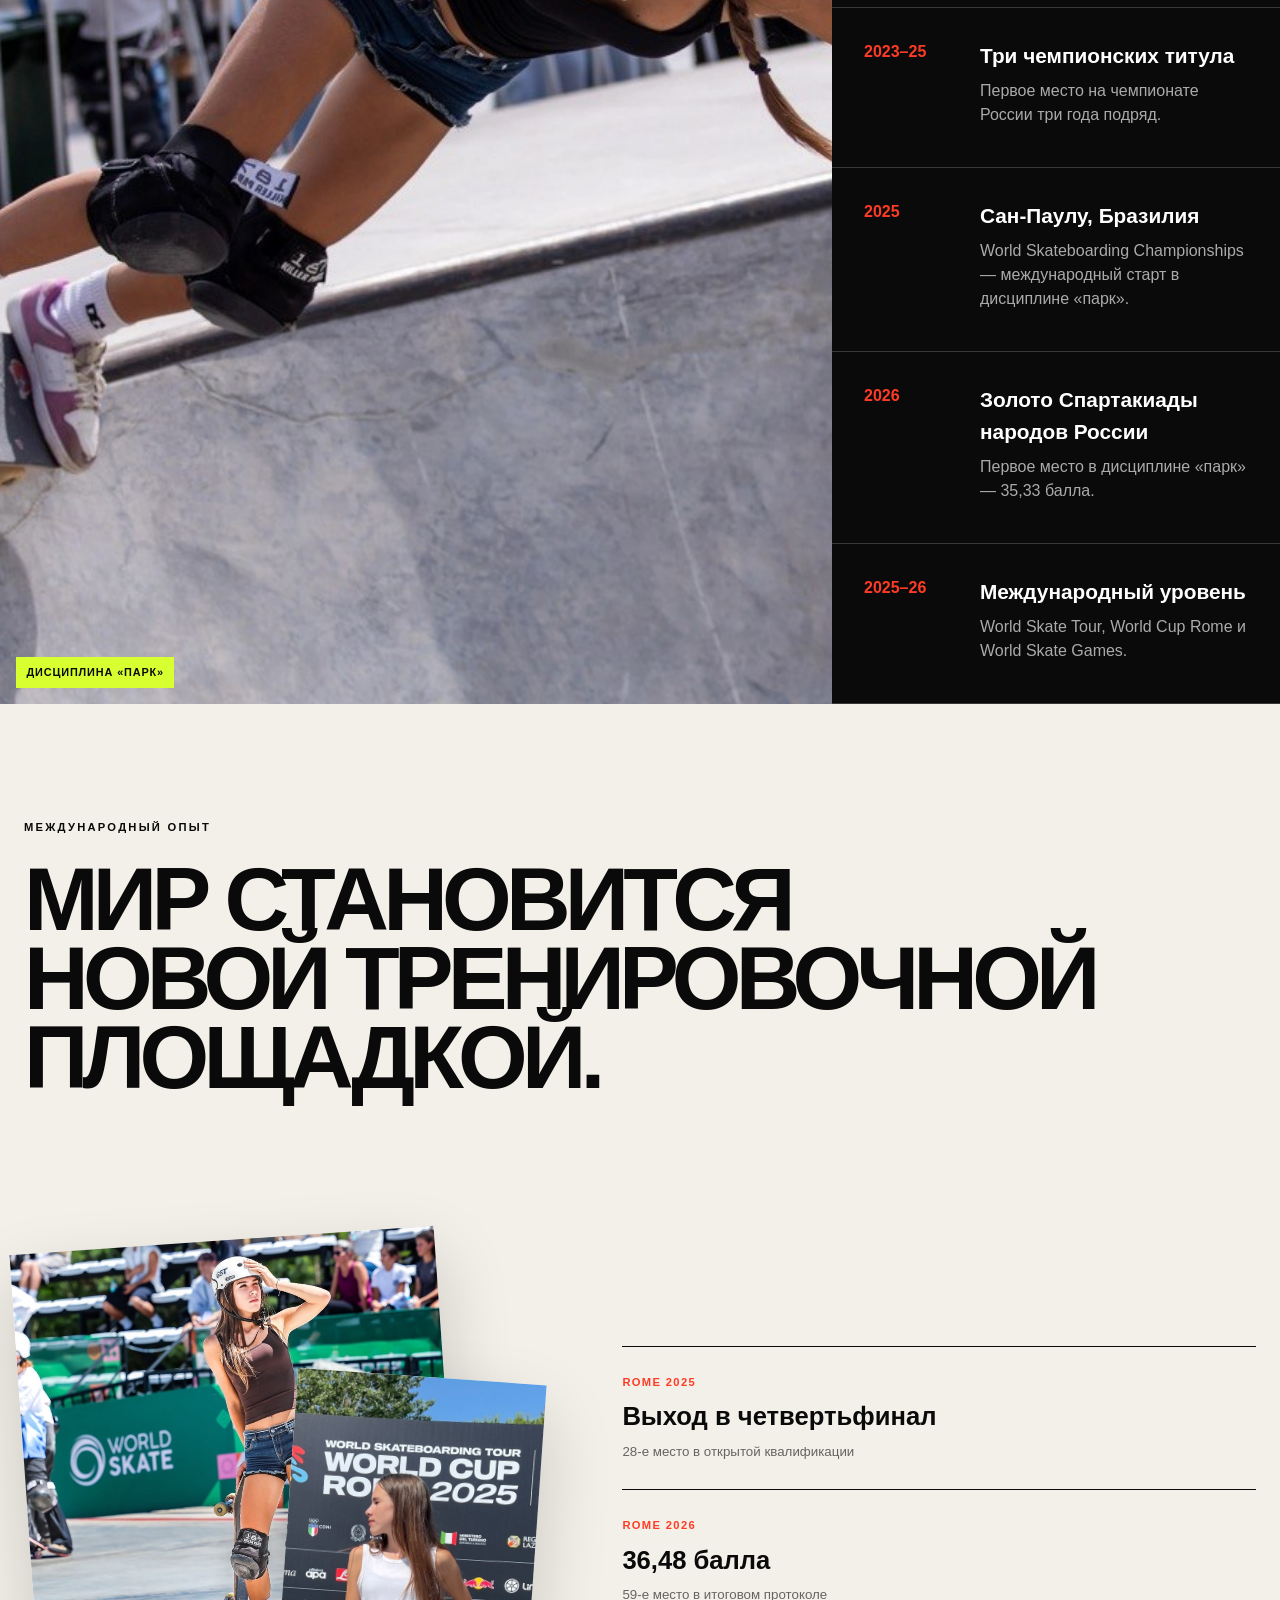
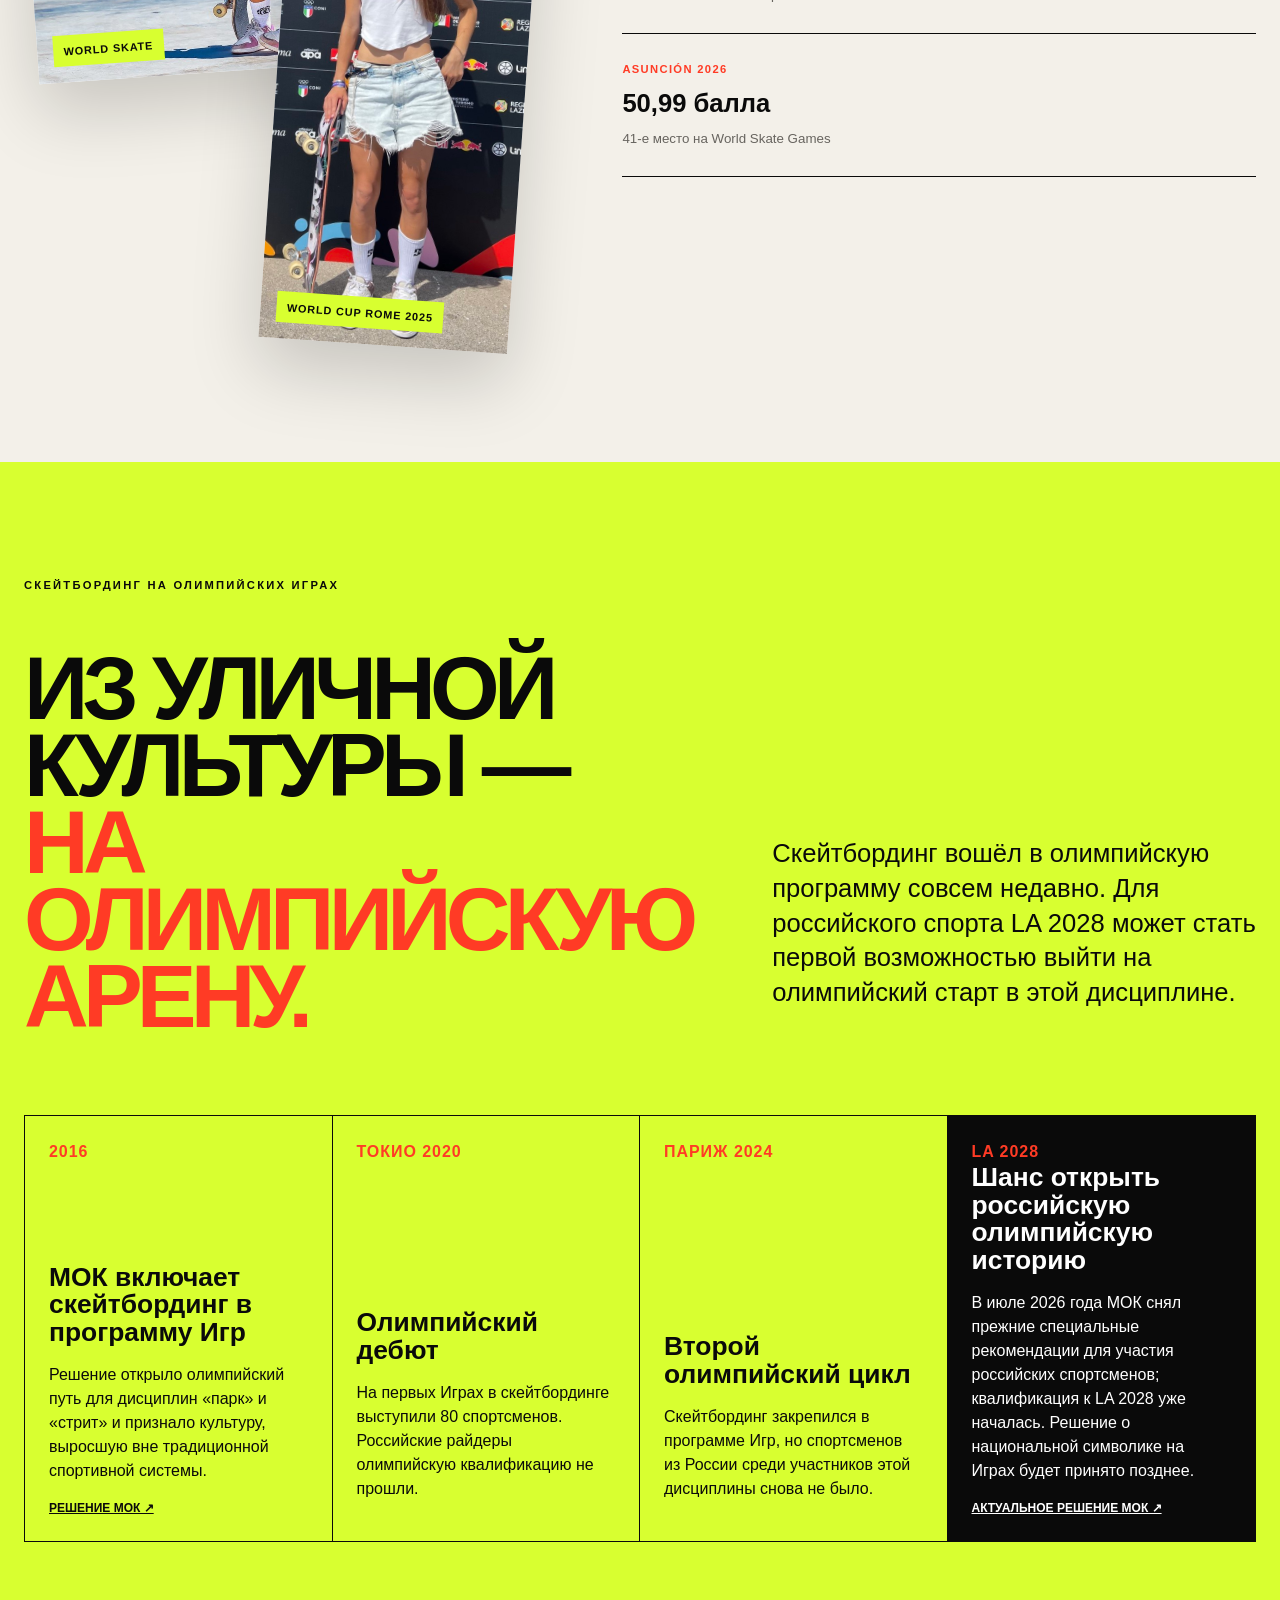
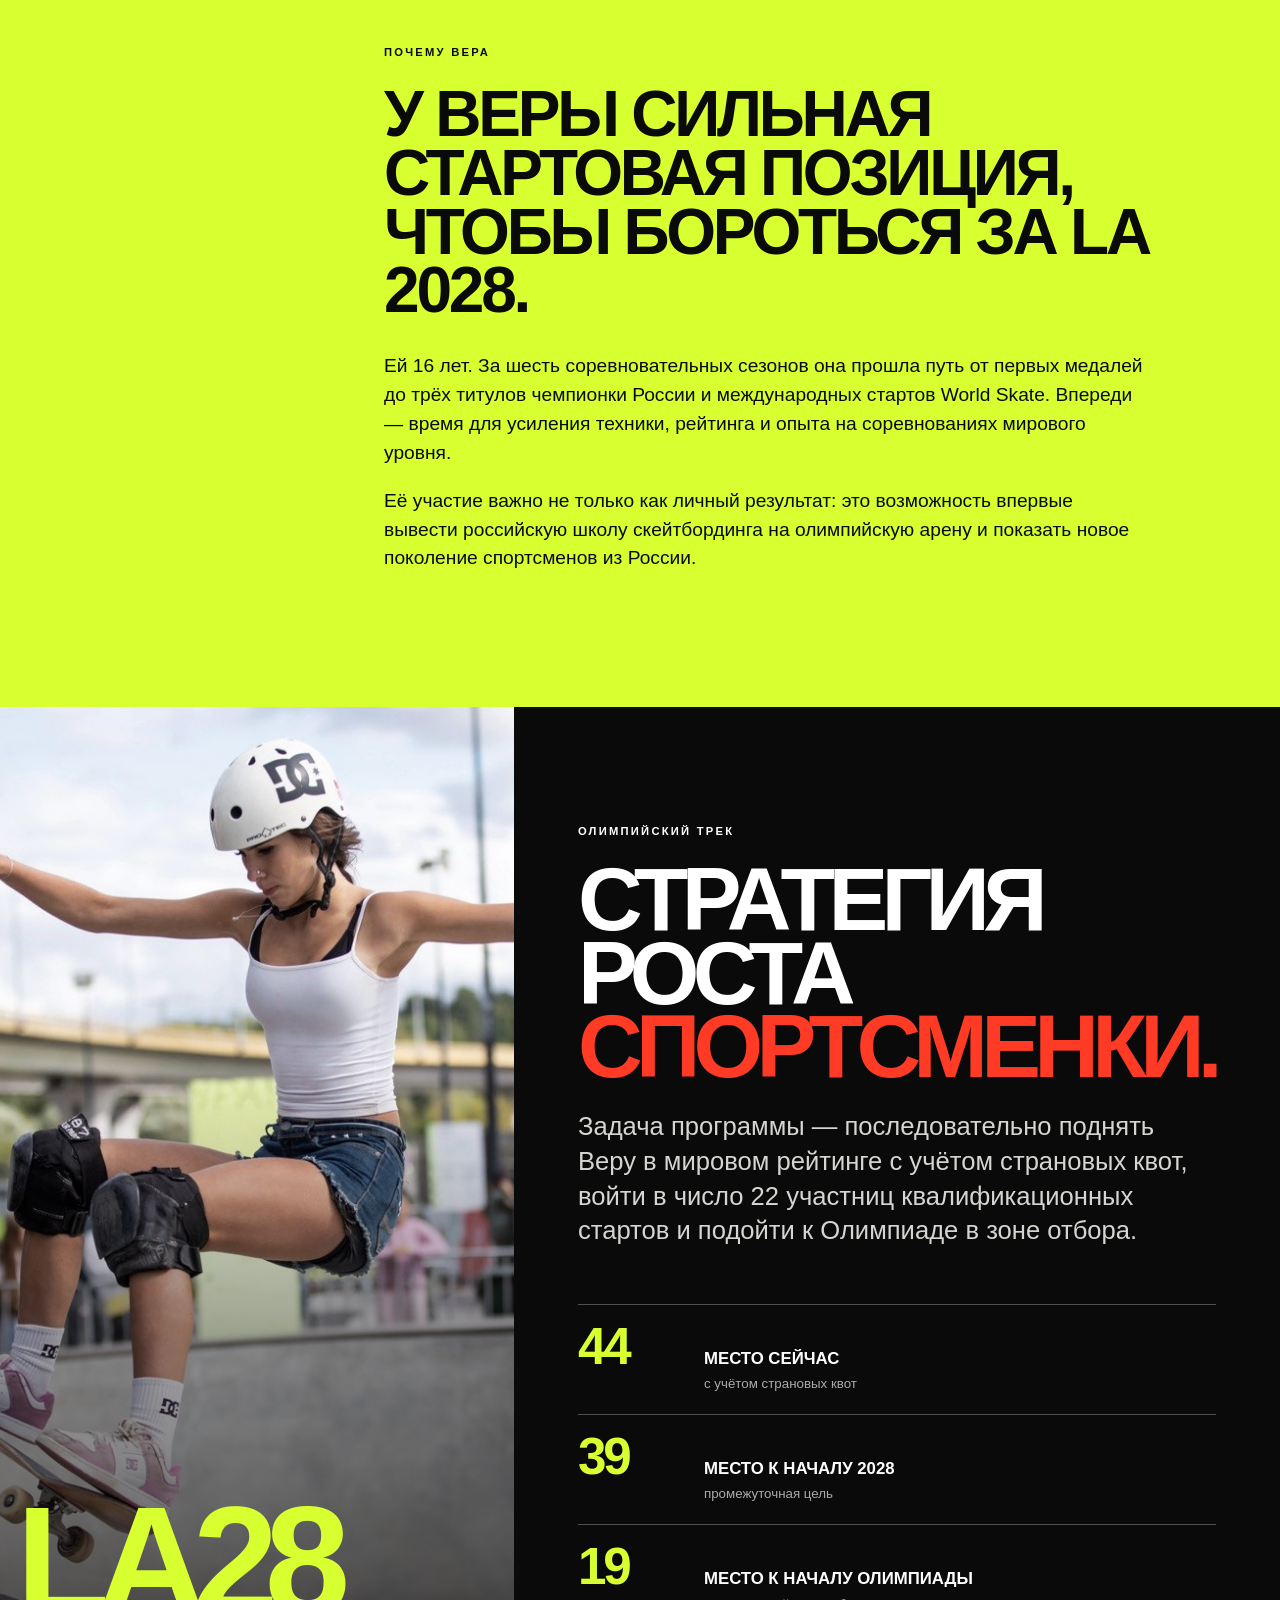
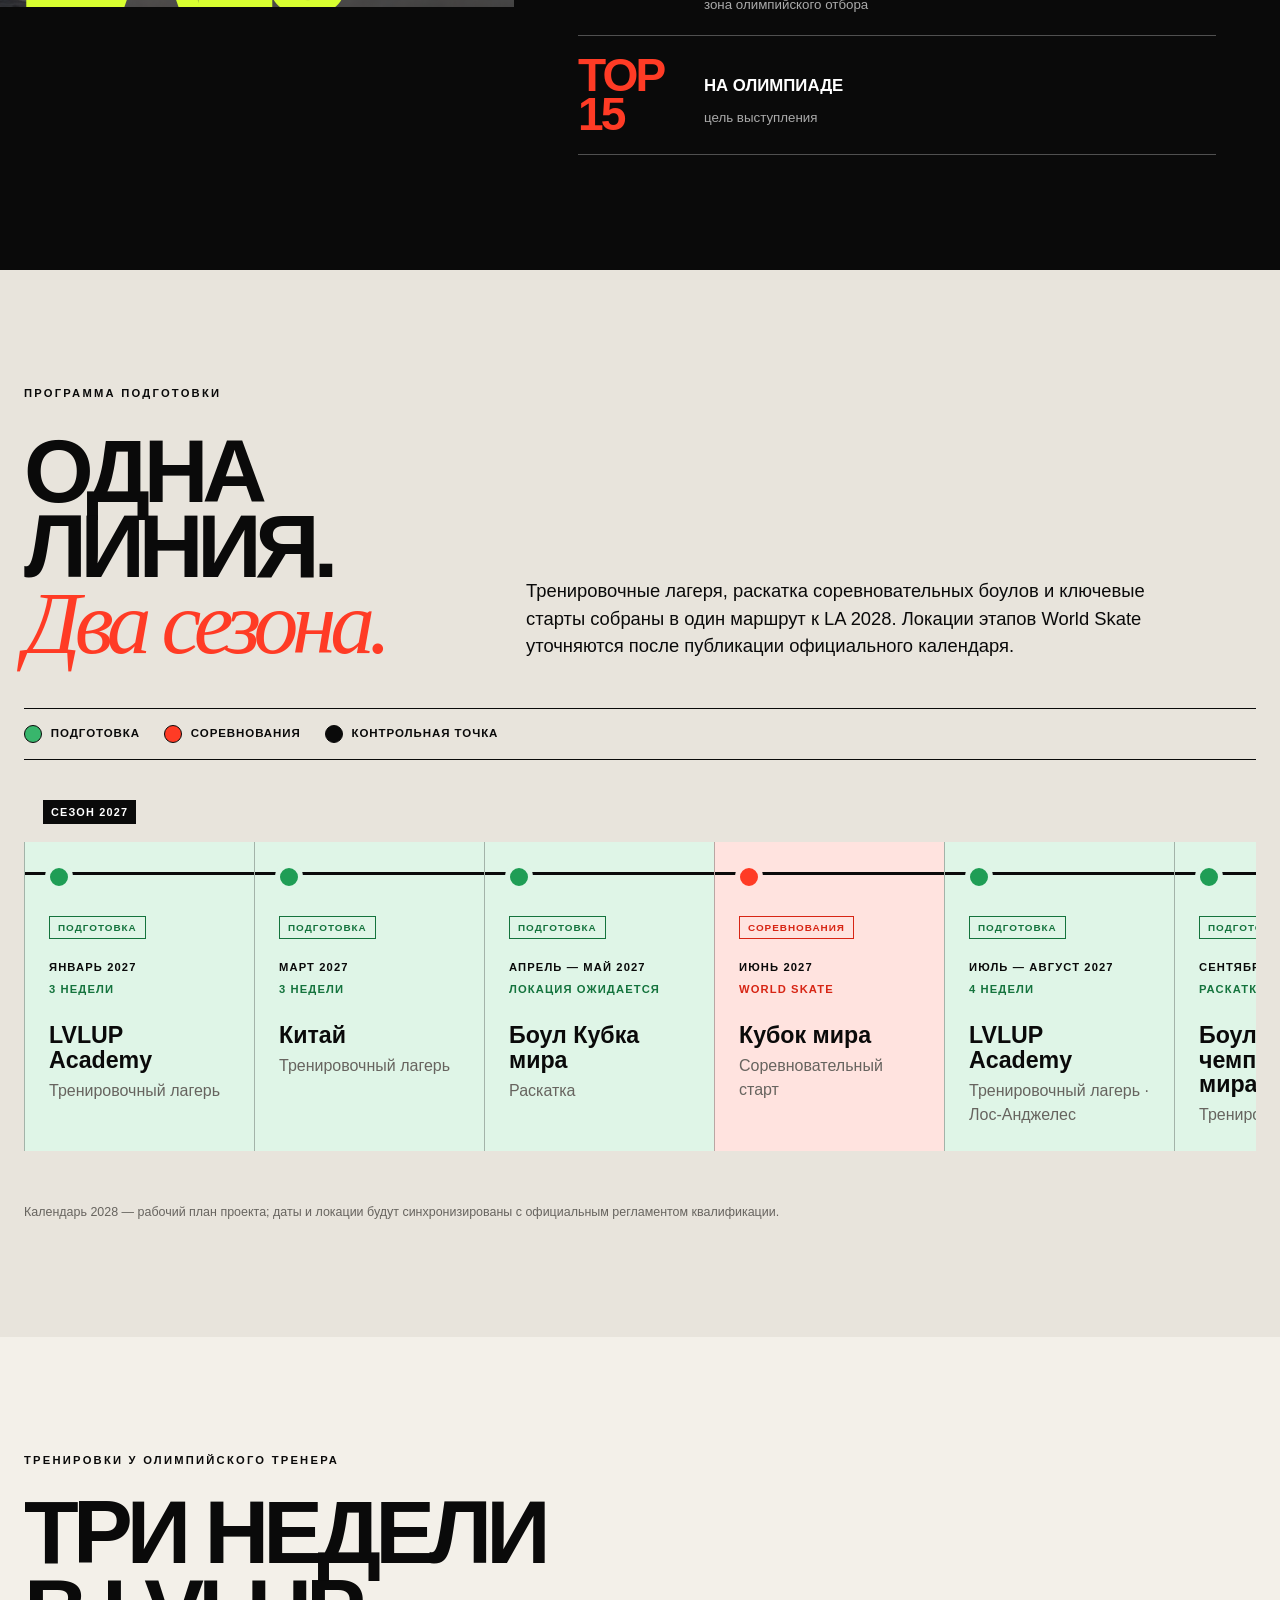
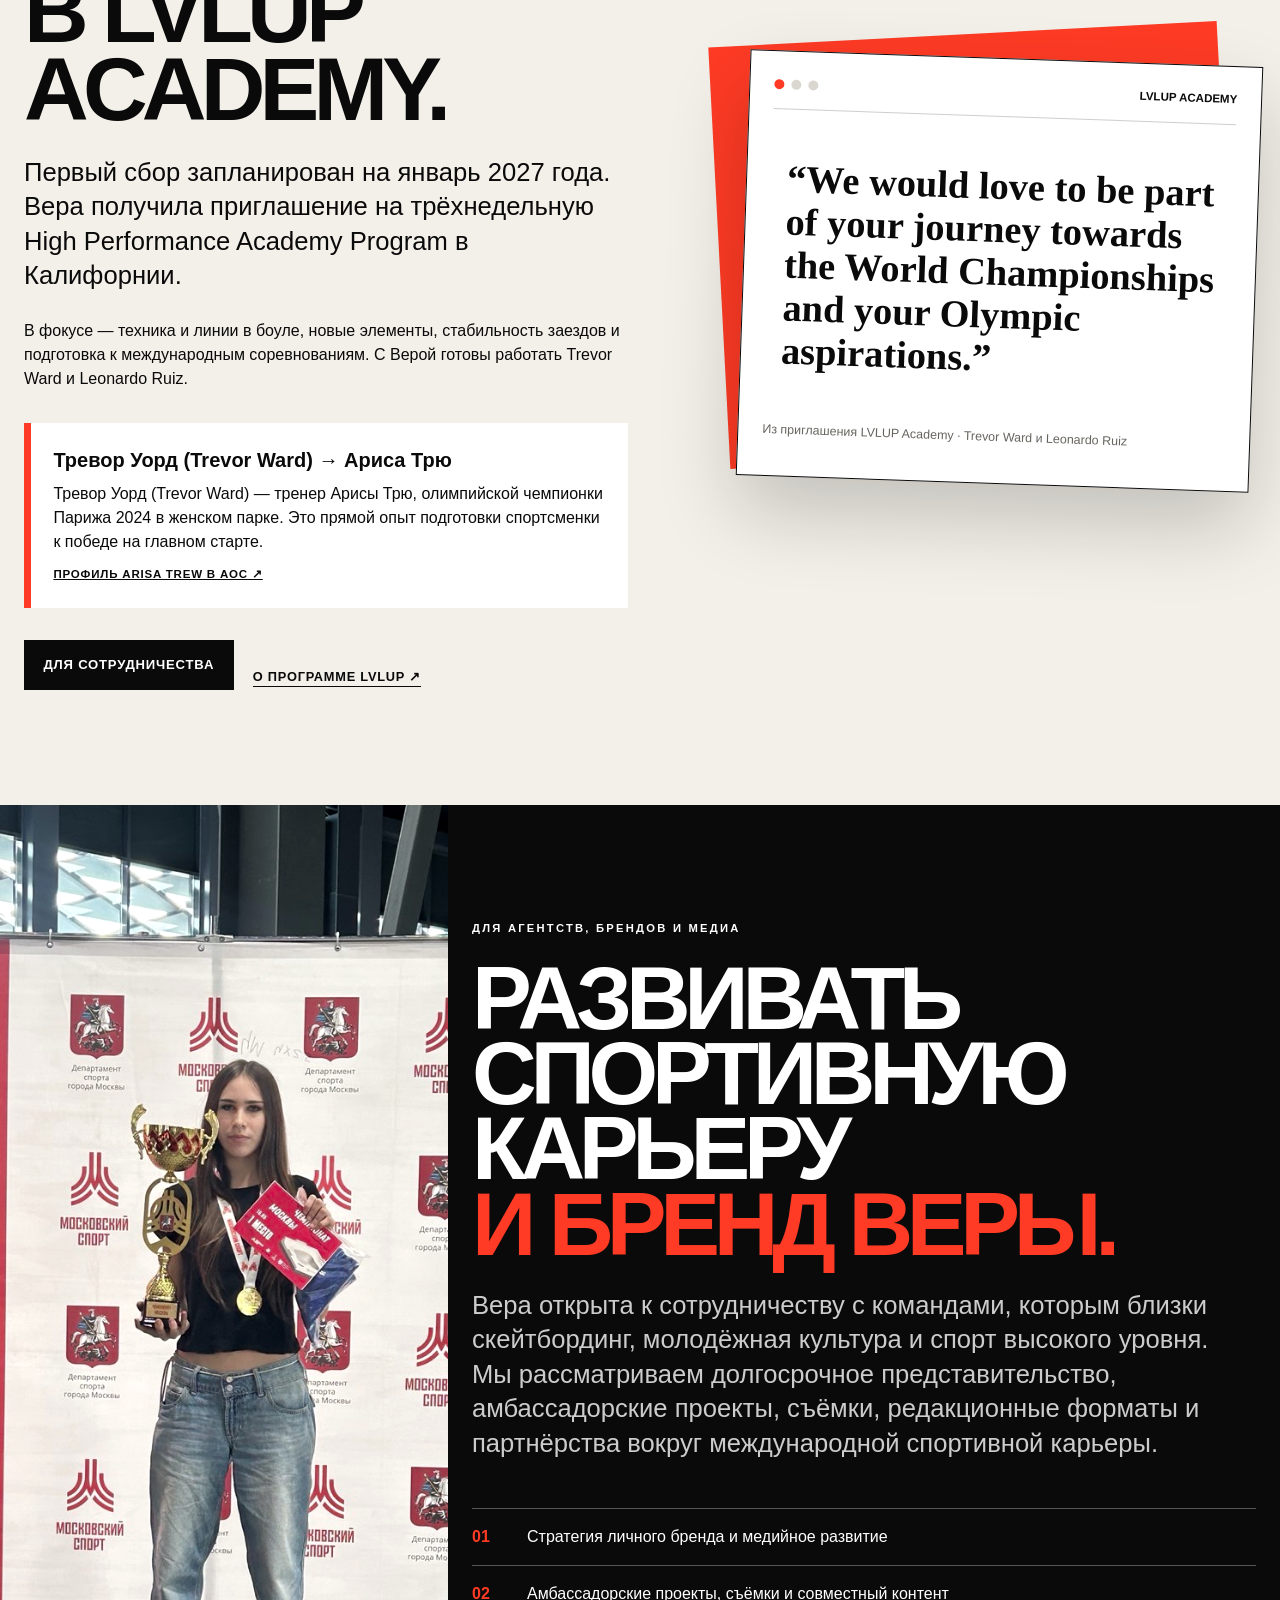
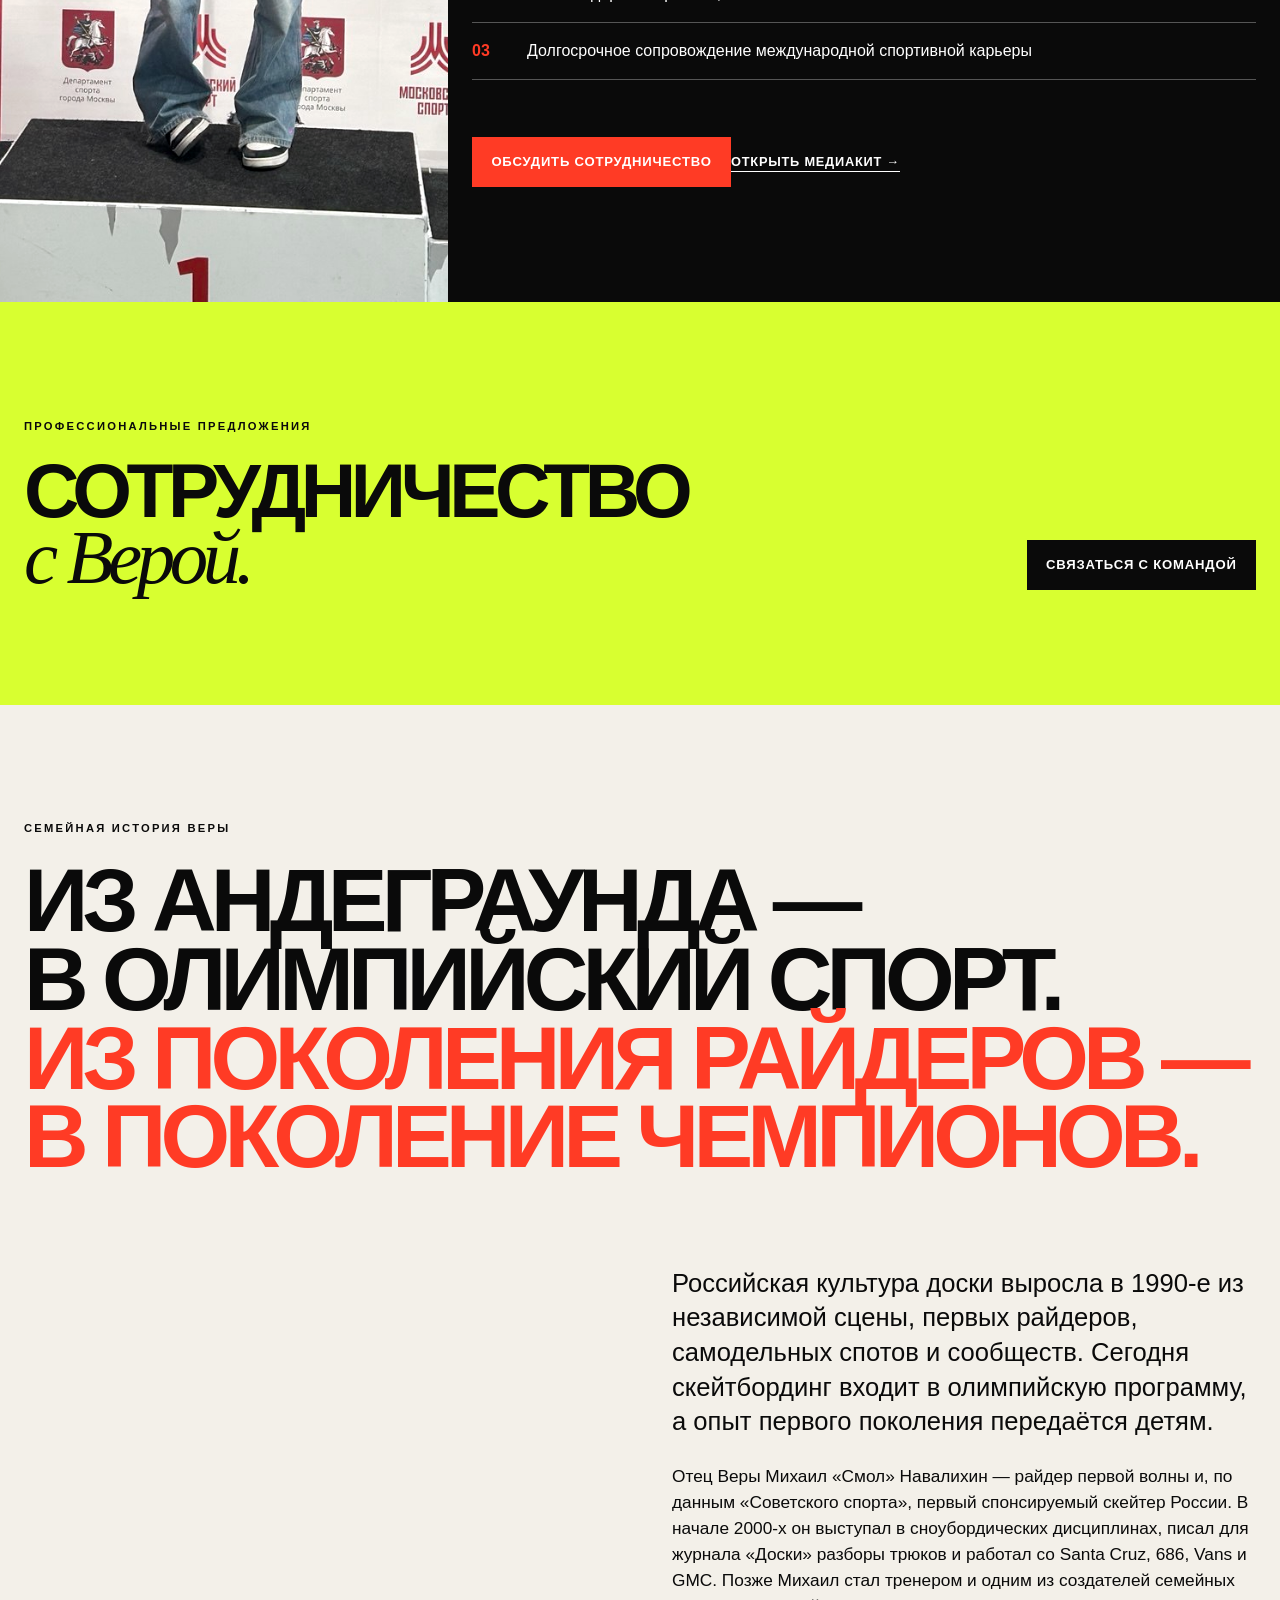
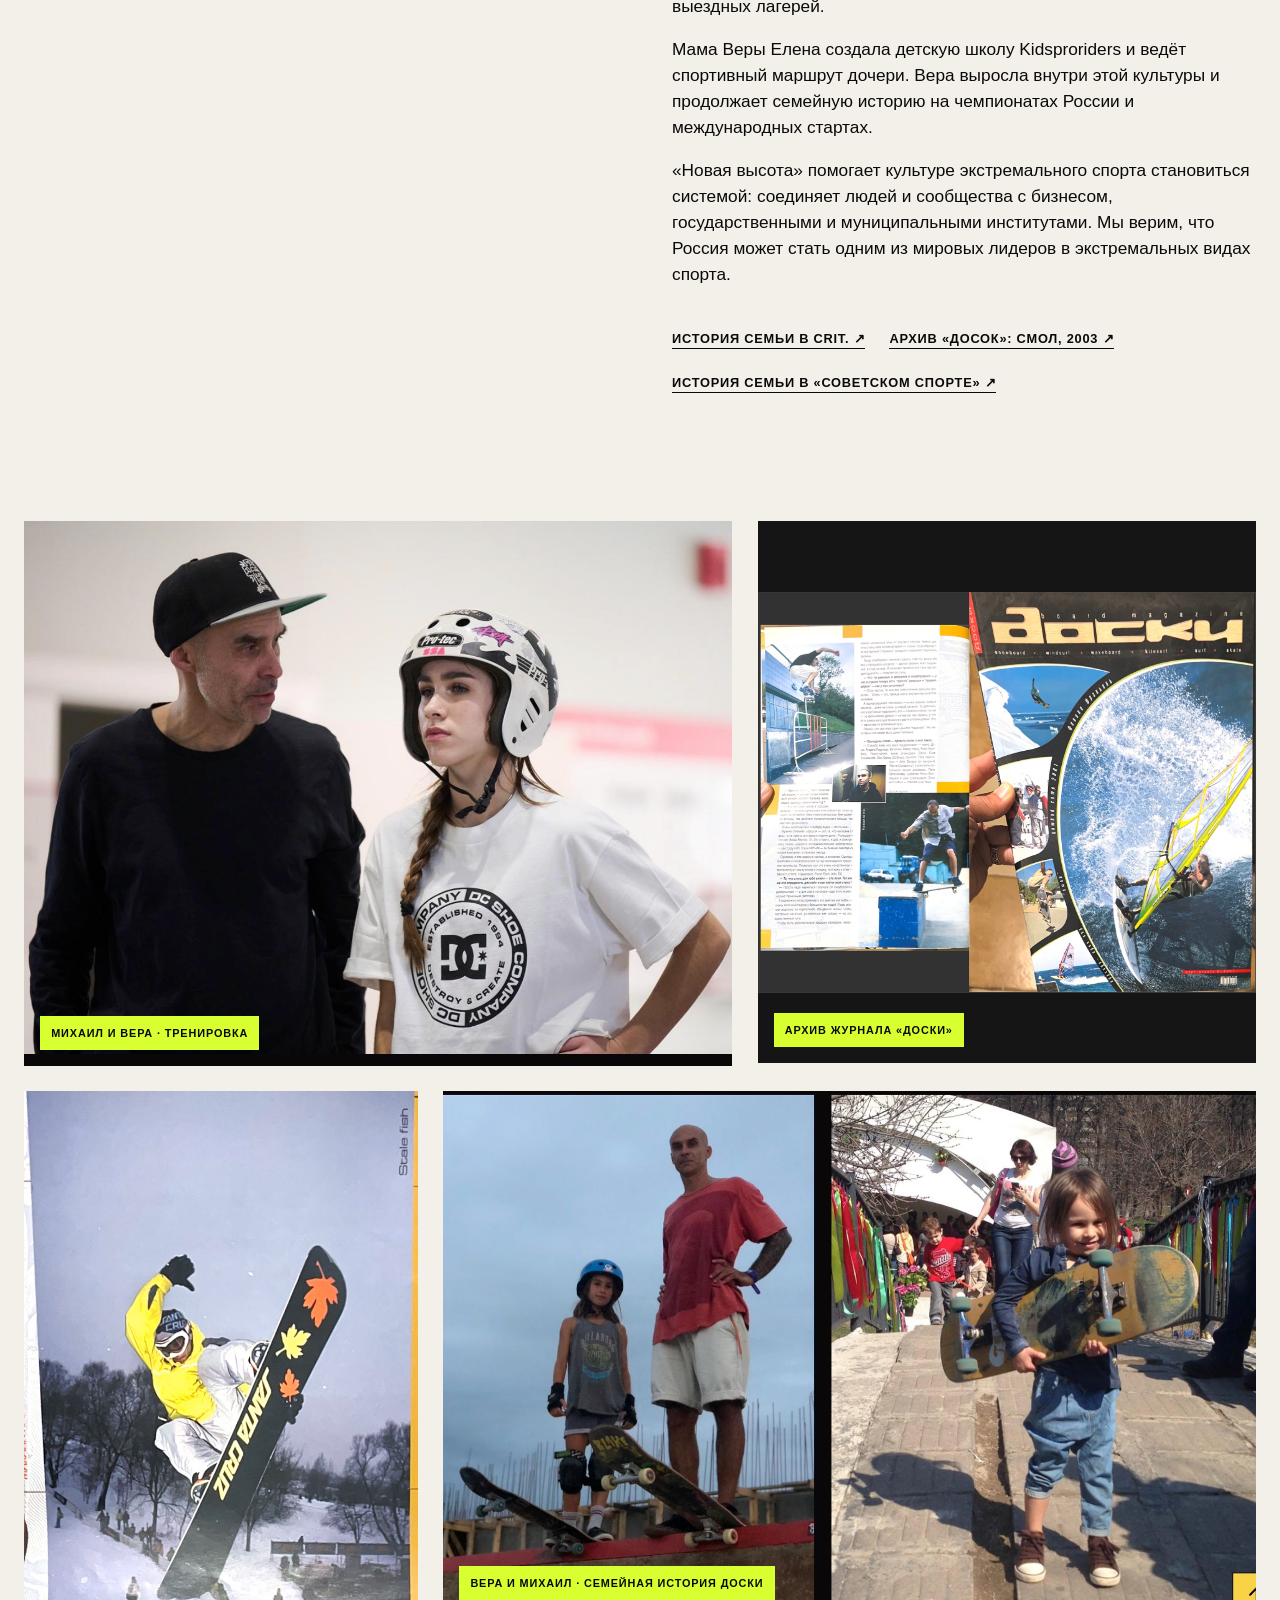
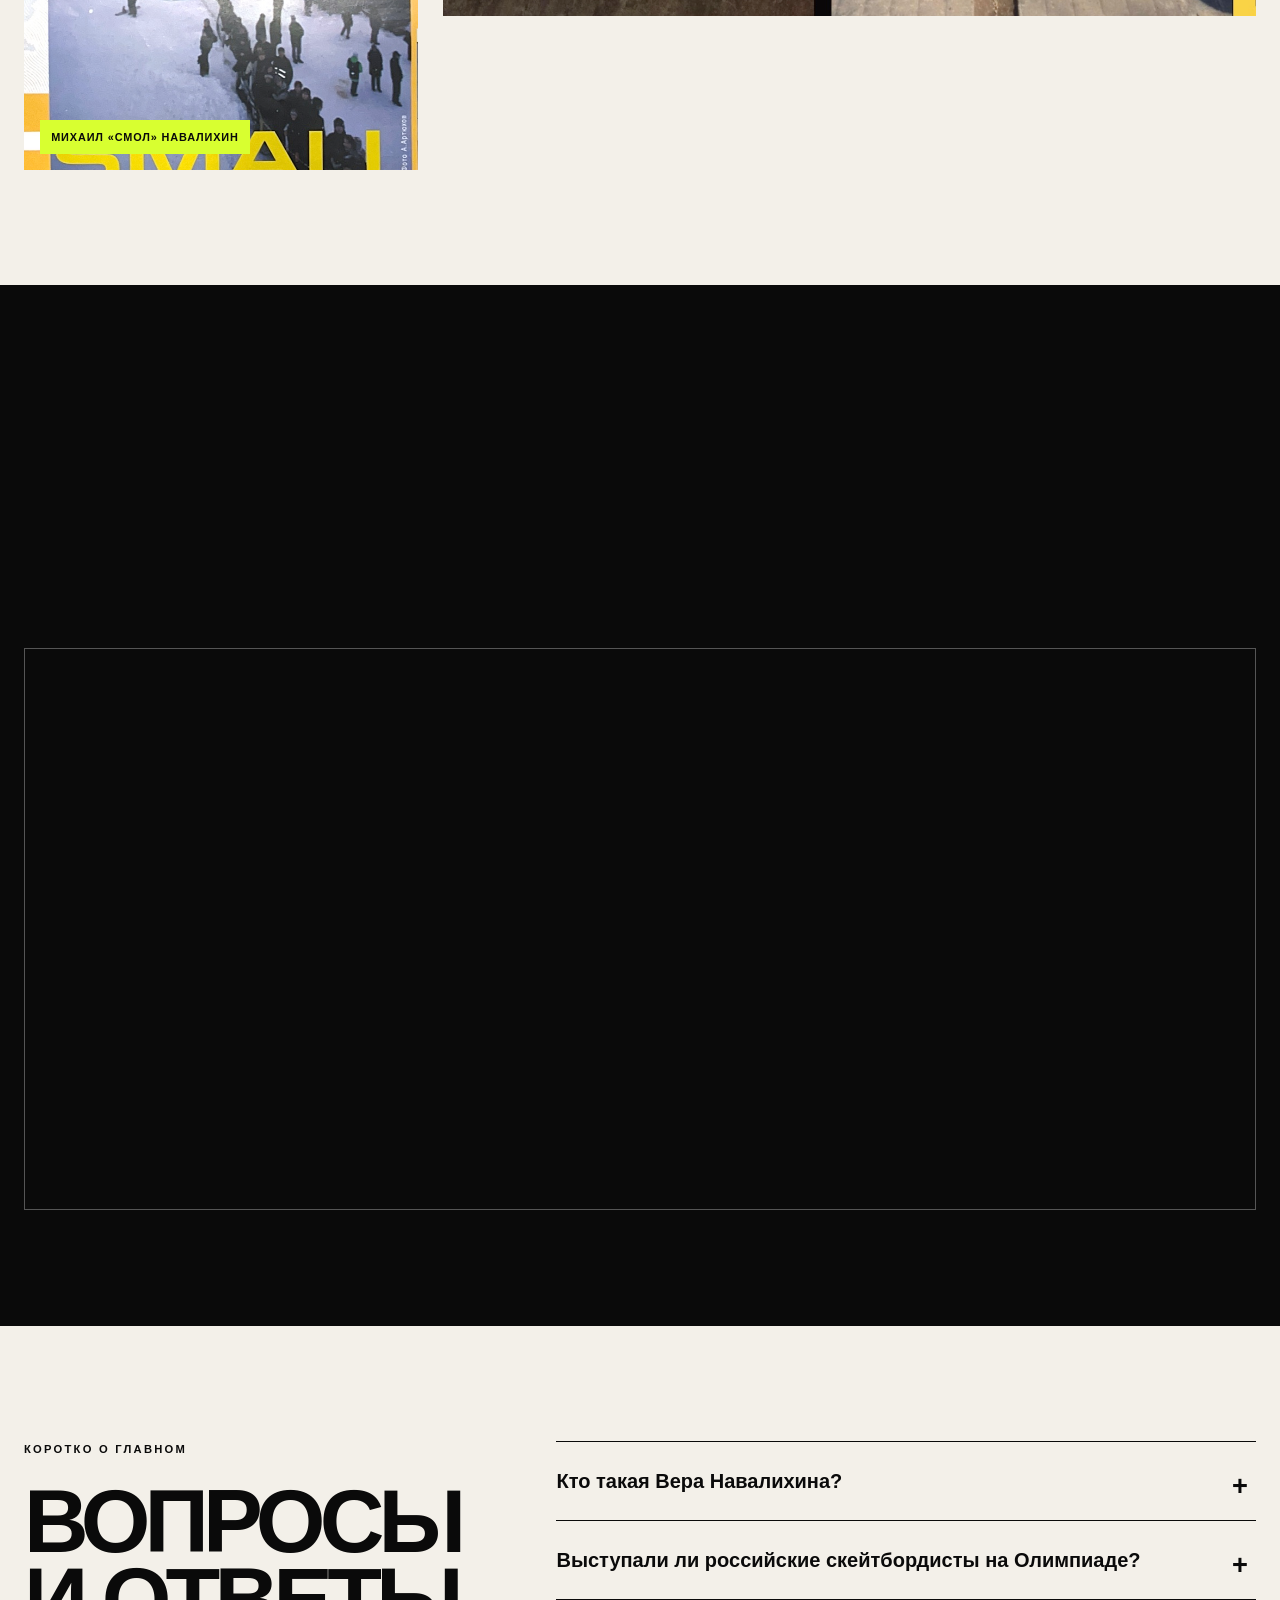
==== commit c89452fb: "Keep family story visible and link it in navigation" ====
--- a/index.html
+++ b/index.html
@@ -25,7 +25,7 @@
   <link rel="alternate" hreflang="x-default" href="https://0036111-lab.github.io/novaya-vysota/">
   <link rel="preload" as="image" href="assets/vera-air.jpg" fetchpriority="high">
   <link rel="icon" href="favicon.svg" type="image/svg+xml">
-  <link rel="stylesheet" href="styles.css?v=20261101-4">
+  <link rel="stylesheet" href="styles.css?v=20261117-1">
   <script type="application/ld+json">
   {"@context":"https://schema.org","@graph":[
     {"@type":"Person","@id":"https://0036111-lab.github.io/novaya-vysota/#vera","name":"Вера Навалихина","url":"https://0036111-lab.github.io/novaya-vysota/#vera","image":"https://0036111-lab.github.io/novaya-vysota/assets/vera-editorial.jpg","jobTitle":"спортсменка","description":"Российская скейтбордистка, мастер спорта России, трёхкратная чемпионка России в дисциплине парк и победительница Спартакиады народов России 2026. Шесть лет соревновательного роста и международный опыт World Skate.","knowsAbout":["скейтбординг","скейтбординг парк","World Skate","олимпийский скейтбординг","LA 2028"],"sameAs":["https://criterium.ru/hero-vera-navalihina/","https://www.sovsport.ru/extreme/articles/po-lichnomu-priglasheniyu-s-sh-a-s-rossijskim-flagom-nasha-skejtbordistka-v-15-let-pokoryaet-mir"]},
@@ -43,7 +43,7 @@
     <a class="brand" href="#top" aria-label="Новая высота — к началу страницы"><span class="brand-mark" aria-hidden="true"><i></i><i></i><i></i></span><span>Новая высота</span></a>
     <button class="menu-button" type="button" aria-expanded="false" aria-controls="site-nav" data-menu-button>Меню</button>
     <nav class="site-nav" id="site-nav" aria-label="Основная навигация" data-nav>
-      <a href="#vera">Вера</a><a href="#roadmap">Путь к LA 2028</a><a href="#project">О проекте</a><a href="en.html" lang="en" hreflang="en">EN</a><a href="https://t.me/seedofsense" target="_blank" rel="noreferrer">Для сотрудничества</a>
+      <a href="#vera">Вера</a><a href="#roadmap">Путь к LA 2028</a><a href="#project">История семьи</a><a href="en.html" lang="en" hreflang="en">EN</a><a href="https://t.me/seedofsense" target="_blank" rel="noreferrer">Для сотрудничества</a>
     </nav>
   </header>
 
@@ -141,7 +141,7 @@
     </section>
 
     <section class="platform section-pad" id="project" aria-labelledby="platform-title">
-      <div class="section-intro" data-reveal><p class="eyebrow">О проекте «Новая высота»</p><h2 id="platform-title">Из андеграунда —<br>в олимпийский спорт.<br><em>Из поколения райдеров — в поколение чемпионов.</em></h2></div>
+      <div class="section-intro" data-reveal><p class="eyebrow">Семейная история Веры</p><h2 id="platform-title">Из андеграунда —<br>в олимпийский спорт.<br><em>Из поколения райдеров — в поколение чемпионов.</em></h2></div>
       <div class="platform-copy" data-reveal><p class="large-copy">Российская культура доски выросла в 1990-е из независимой сцены, первых райдеров, самодельных спотов и сообществ. Сегодня скейтбординг входит в олимпийскую программу, а опыт первого поколения передаётся детям.</p><p>Отец Веры Михаил «Смол» Навалихин — райдер первой волны и, по данным «Советского спорта», первый спонсируемый скейтер России. В начале 2000‑х он выступал в сноубордических дисциплинах, писал для журнала «Доски» разборы трюков и работал со Santa Cruz, 686, Vans и GMC. Позже Михаил стал тренером и одним из создателей семейных выездных лагерей.</p><p>Мама Веры Елена создала детскую школу Kidsproriders и ведёт спортивный маршрут дочери. Вера выросла внутри этой культуры и продолжает семейную историю на чемпионатах России и международных стартах.</p><p>«Новая высота» помогает культуре экстремального спорта становиться системой: соединяет людей и сообщества с бизнесом, государственными и муниципальными институтами. Мы верим, что Россия может стать одним из мировых лидеров в экстремальных видах спорта.</p><div class="platform-sources"><a class="source-link" href="https://criterium.ru/hero-vera-navalihina/" target="_blank" rel="noreferrer">История семьи в CRIT. ↗</a><a class="source-link" href="https://www.ski.ru/az/blogs/post/frontside-aley-oop-indy/" target="_blank" rel="noreferrer">Архив «Досок»: Смол, 2003 ↗</a><a class="source-link" href="https://www.sovsport.ru/extreme/articles/po-lichnomu-priglasheniyu-s-sh-a-s-rossijskim-flagom-nasha-skejtbordistka-v-15-let-pokoryaet-mir" target="_blank" rel="noreferrer">История семьи в «Советском спорте» ↗</a></div></div>
       <div class="family-archive" aria-label="Фотоархив семьи Навалихиных">
         <figure class="family-photo family-photo-now" data-reveal><img src="assets/family-mikhail-vera.jpg" alt="Михаил и Вера Навалихины на тренировке" width="1291" height="988" loading="lazy"><figcaption>Михаил и Вера · тренировка</figcaption></figure>
@@ -164,6 +164,6 @@
 
   <footer><div class="footer-main"><div class="brand footer-brand"><span class="brand-mark" aria-hidden="true"><i></i><i></i><i></i></span><span>Новая высота</span></div><h2>Следующая<br><span>высота</span><br>начинается<br>с нас.</h2><a class="button button-accent" href="https://t.me/seedofsense" target="_blank" rel="noreferrer">Обсудить сотрудничество</a></div><div class="footer-meta"><p>Платформа развития экстремального спорта</p><p>Москва · <span data-year></span></p></div></footer>
 
-  <script src="app.js?v=20261108-2"></script>
+  <script src="app.js?v=20261117-1"></script>
 </body>
 </html>
--- a/styles.css
+++ b/styles.css
@@ -1,4 +1,4 @@
-:root{--ink:#0a0a0a;--paper:#f3f0e9;--red:#ff3b25;--acid:#d8ff30;--silver:#d9d7d0;--muted:#67645f;--line:rgba(10,10,10,.2);--max:1440px;--pad:max(24px,calc((100vw - var(--max))/2))}*{box-sizing:border-box}html{scroll-behavior:smooth}body{margin:0;background:var(--paper);color:var(--ink);font:16px/1.5 Arial,Helvetica,sans-serif;overflow-x:hidden}body.dialog-open{overflow:hidden}img,video{display:block;max-width:100%}a{color:inherit}button,input,select,textarea{font:inherit}.skip-link{position:fixed;left:1rem;top:-5rem;z-index:200;padding:.8rem 1rem;background:var(--acid);color:#000}.skip-link:focus{top:1rem}.scroll-progress{position:fixed;z-index:110;left:0;top:0;width:0;height:3px;background:var(--red);pointer-events:none}.site-header{position:fixed;z-index:100;top:0;left:0;right:0;display:flex;align-items:center;justify-content:space-between;gap:2rem;padding:1rem var(--pad);color:#fff;border-bottom:1px solid rgba(255,255,255,.22);transition:background .3s,color .3s,transform .3s}.site-header.scrolled{background:rgba(243,240,233,.94);color:var(--ink);border-bottom-color:var(--line);backdrop-filter:blur(18px)}.brand{display:flex;align-items:center;gap:.75rem;font-weight:900;letter-spacing:.08em;text-decoration:none;text-transform:uppercase}.brand-mark{display:flex;align-items:flex-end;gap:2px;width:28px;height:25px}.brand-mark i{display:block;width:8px;background:currentColor;clip-path:polygon(50% 0,100% 100%,0 100%)}.brand-mark i:nth-child(1){height:14px}.brand-mark i:nth-child(2){height:24px;background:var(--red)}.brand-mark i:nth-child(3){height:18px}.site-nav{display:flex;align-items:center;gap:1.7rem}.site-nav a,.site-nav button{padding:0;border:0;background:none;color:inherit;font-size:.76rem;font-weight:900;letter-spacing:.08em;text-decoration:none;text-transform:uppercase;cursor:pointer}.site-nav a:hover,.site-nav button:hover{color:var(--red)}.menu-button{display:none;border:1px solid currentColor;background:transparent;color:inherit;padding:.5rem .8rem}.section-pad{padding:clamp(5rem,9vw,10rem) var(--pad)}.eyebrow{margin:0 0 1.5rem;font-size:.7rem;font-weight:900;letter-spacing:.2em;text-transform:uppercase}.eyebrow.light{color:#fff}.button{display:inline-flex;min-height:50px;align-items:center;justify-content:center;padding:.8rem 1.15rem;border:1px solid var(--ink);font-size:.82rem;font-weight:900;letter-spacing:.06em;text-decoration:none;text-transform:uppercase;cursor:pointer;transition:transform .2s,background .2s,color .2s}.button:hover{transform:translateY(-3px)}.button-accent{background:var(--red);border-color:var(--red);color:#fff}.button-dark{background:var(--ink);color:#fff}.button-glass{background:rgba(255,255,255,.12);border-color:rgba(255,255,255,.65);color:#fff;backdrop-filter:blur(10px)}.large-copy{font-size:clamp(1.2rem,2vw,1.75rem);line-height:1.35}.source-link{display:inline-block;margin-top:1.5rem;font-size:.8rem;font-weight:900;letter-spacing:.06em;text-decoration:none;text-transform:uppercase;border-bottom:1px solid}.source-link:hover{color:var(--red)}.section-dark{background:var(--ink);color:#fff}.section-dark h2 span,.roadmap h2 span,.partnership h2 span,footer h2 span{color:var(--red)}[data-reveal]{opacity:0;transform:translateY(55px);transition:opacity .8s ease,transform .8s cubic-bezier(.2,.8,.2,1)}[data-reveal].revealed{opacity:1;transform:none}
+:root{--ink:#0a0a0a;--paper:#f3f0e9;--red:#ff3b25;--acid:#d8ff30;--silver:#d9d7d0;--muted:#67645f;--line:rgba(10,10,10,.2);--max:1440px;--pad:max(24px,calc((100vw - var(--max))/2))}*{box-sizing:border-box}html{scroll-behavior:smooth}body{margin:0;background:var(--paper);color:var(--ink);font:16px/1.5 Arial,Helvetica,sans-serif;overflow-x:hidden}body.dialog-open{overflow:hidden}img,video{display:block;max-width:100%}a{color:inherit}button,input,select,textarea{font:inherit}.skip-link{position:fixed;left:1rem;top:-5rem;z-index:200;padding:.8rem 1rem;background:var(--acid);color:#000}.skip-link:focus{top:1rem}.scroll-progress{position:fixed;z-index:110;left:0;top:0;width:0;height:3px;background:var(--red);pointer-events:none}.site-header{position:fixed;z-index:100;top:0;left:0;right:0;display:flex;align-items:center;justify-content:space-between;gap:2rem;padding:1rem var(--pad);color:#fff;border-bottom:1px solid rgba(255,255,255,.22);transition:background .3s,color .3s,transform .3s}.site-header.scrolled{background:rgba(243,240,233,.94);color:var(--ink);border-bottom-color:var(--line);backdrop-filter:blur(18px)}.brand{display:flex;align-items:center;gap:.75rem;font-weight:900;letter-spacing:.08em;text-decoration:none;text-transform:uppercase}.brand-mark{display:flex;align-items:flex-end;gap:2px;width:28px;height:25px}.brand-mark i{display:block;width:8px;background:currentColor;clip-path:polygon(50% 0,100% 100%,0 100%)}.brand-mark i:nth-child(1){height:14px}.brand-mark i:nth-child(2){height:24px;background:var(--red)}.brand-mark i:nth-child(3){height:18px}.site-nav{display:flex;align-items:center;gap:1.7rem}.site-nav a,.site-nav button{padding:0;border:0;background:none;color:inherit;font-size:.76rem;font-weight:900;letter-spacing:.08em;text-decoration:none;text-transform:uppercase;cursor:pointer}.site-nav a:hover,.site-nav button:hover{color:var(--red)}.menu-button{display:none;border:1px solid currentColor;background:transparent;color:inherit;padding:.5rem .8rem}.section-pad{padding:clamp(5rem,9vw,10rem) var(--pad)}.eyebrow{margin:0 0 1.5rem;font-size:.7rem;font-weight:900;letter-spacing:.2em;text-transform:uppercase}.eyebrow.light{color:#fff}.button{display:inline-flex;min-height:50px;align-items:center;justify-content:center;padding:.8rem 1.15rem;border:1px solid var(--ink);font-size:.82rem;font-weight:900;letter-spacing:.06em;text-decoration:none;text-transform:uppercase;cursor:pointer;transition:transform .2s,background .2s,color .2s}.button:hover{transform:translateY(-3px)}.button-accent{background:var(--red);border-color:var(--red);color:#fff}.button-dark{background:var(--ink);color:#fff}.button-glass{background:rgba(255,255,255,.12);border-color:rgba(255,255,255,.65);color:#fff;backdrop-filter:blur(10px)}.large-copy{font-size:clamp(1.2rem,2vw,1.75rem);line-height:1.35}.source-link{display:inline-block;margin-top:1.5rem;font-size:.8rem;font-weight:900;letter-spacing:.06em;text-decoration:none;text-transform:uppercase;border-bottom:1px solid}.source-link:hover{color:var(--red)}.section-dark{background:var(--ink);color:#fff}.section-dark h2 span,.roadmap h2 span,.partnership h2 span,footer h2 span{color:var(--red)}[data-reveal]{opacity:1;transform:none}.reveal-pending{opacity:0;transform:translateY(55px);transition:opacity .8s ease,transform .8s cubic-bezier(.2,.8,.2,1)}.reveal-pending.revealed{opacity:1;transform:none}
 
 .hero{position:relative;min-height:100svh;display:flex;align-items:flex-end;overflow:hidden;padding:9rem var(--pad) 6rem;color:#fff;background:#111}.hero-media,.hero-media-blur,.hero-shade{position:absolute;inset:0}.hero-media{display:grid;place-items:center;overflow:hidden}.hero-media video{position:relative;z-index:2;width:min(44vw,680px);height:100%;object-fit:cover;box-shadow:0 0 90px rgba(0,0,0,.45)}.hero-media-blur{z-index:1;background:url('assets/vera-air.jpg') center/cover;filter:blur(22px) saturate(.75);transform:scale(1.08);opacity:.7}.hero-shade{z-index:3;background:linear-gradient(90deg,rgba(0,0,0,.87) 0%,rgba(0,0,0,.38) 48%,rgba(0,0,0,.4)),linear-gradient(0deg,rgba(0,0,0,.58),transparent 58%)}.hero-topline{position:absolute;z-index:5;top:6.3rem;left:var(--pad);right:var(--pad);display:flex;justify-content:space-between;font-size:.68rem;font-weight:900;letter-spacing:.13em;text-transform:uppercase}.hero-copy{position:relative;z-index:5;max-width:980px}.hero h1{margin:0;font-size:clamp(4.6rem,11.5vw,11rem);line-height:.74;letter-spacing:-.075em;text-transform:uppercase}.hero h1 span{color:var(--red)}.hero-lead{max-width:690px;margin:2rem 0;font-size:clamp(1.05rem,1.8vw,1.45rem)}.hero-actions{display:flex;gap:.8rem;flex-wrap:wrap}.hero-stamp{position:absolute;z-index:5;right:var(--pad);bottom:5.5rem;display:flex;align-items:end;gap:.25rem;color:var(--acid);font-weight:900;transform:rotate(-7deg)}.hero-stamp span{font-size:2rem}.hero-stamp strong{font-size:6rem;line-height:.75}.scroll-cue{position:absolute;z-index:5;right:var(--pad);bottom:1.6rem;display:flex;align-items:center;gap:.8rem;color:#fff;font-size:.65rem;font-weight:900;letter-spacing:.15em;text-decoration:none;text-transform:uppercase}.scroll-cue i{position:relative;width:42px;height:1px;background:#fff}.scroll-cue i::after{content:"";position:absolute;right:0;top:-3px;width:7px;height:7px;border-right:1px solid;border-bottom:1px solid;transform:rotate(-45deg)}
 
@@ -95,3 +95,4 @@
 .team-contacts a{font-size:.82rem;font-weight:900;letter-spacing:.05em;text-transform:uppercase;text-underline-offset:.3rem}
 @media(max-width:1000px){.team-intro{grid-template-columns:1fr}.team-grid{grid-template-columns:1fr;margin-top:3rem}.team-person{min-height:430px;border-right:0;border-bottom:1px solid #555}.team-person:last-child{border-bottom:0}.team-person h3{font-size:clamp(3.2rem,12vw,5.5rem)}}
 @media(prefers-reduced-motion:reduce){html{scroll-behavior:auto}*,*::before,*::after{animation:none!important;transition:none!important}[data-reveal]{opacity:1;transform:none}.story-photo img{transform:none}.hero-media video{display:none}.hero-media{background:url('assets/vera-air.jpg') center/cover}}
+section[id]{scroll-margin-top:72px}
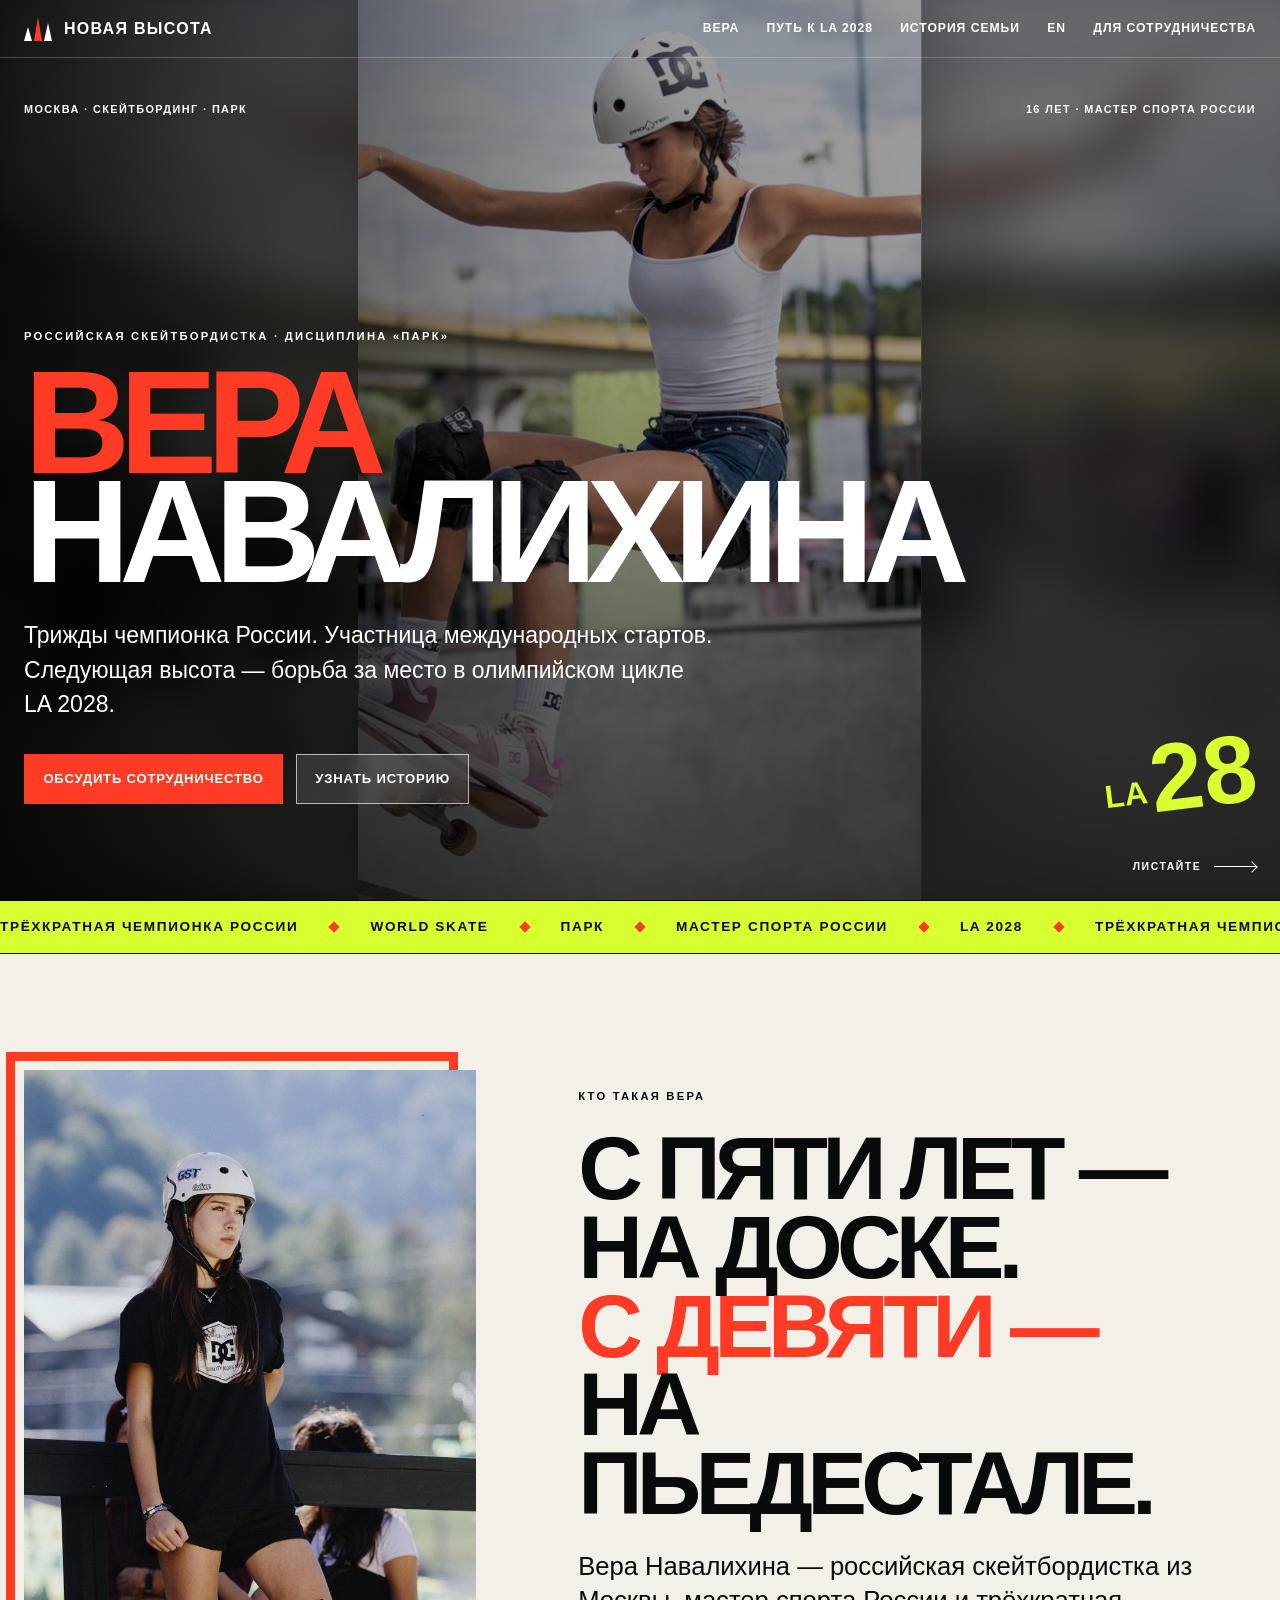
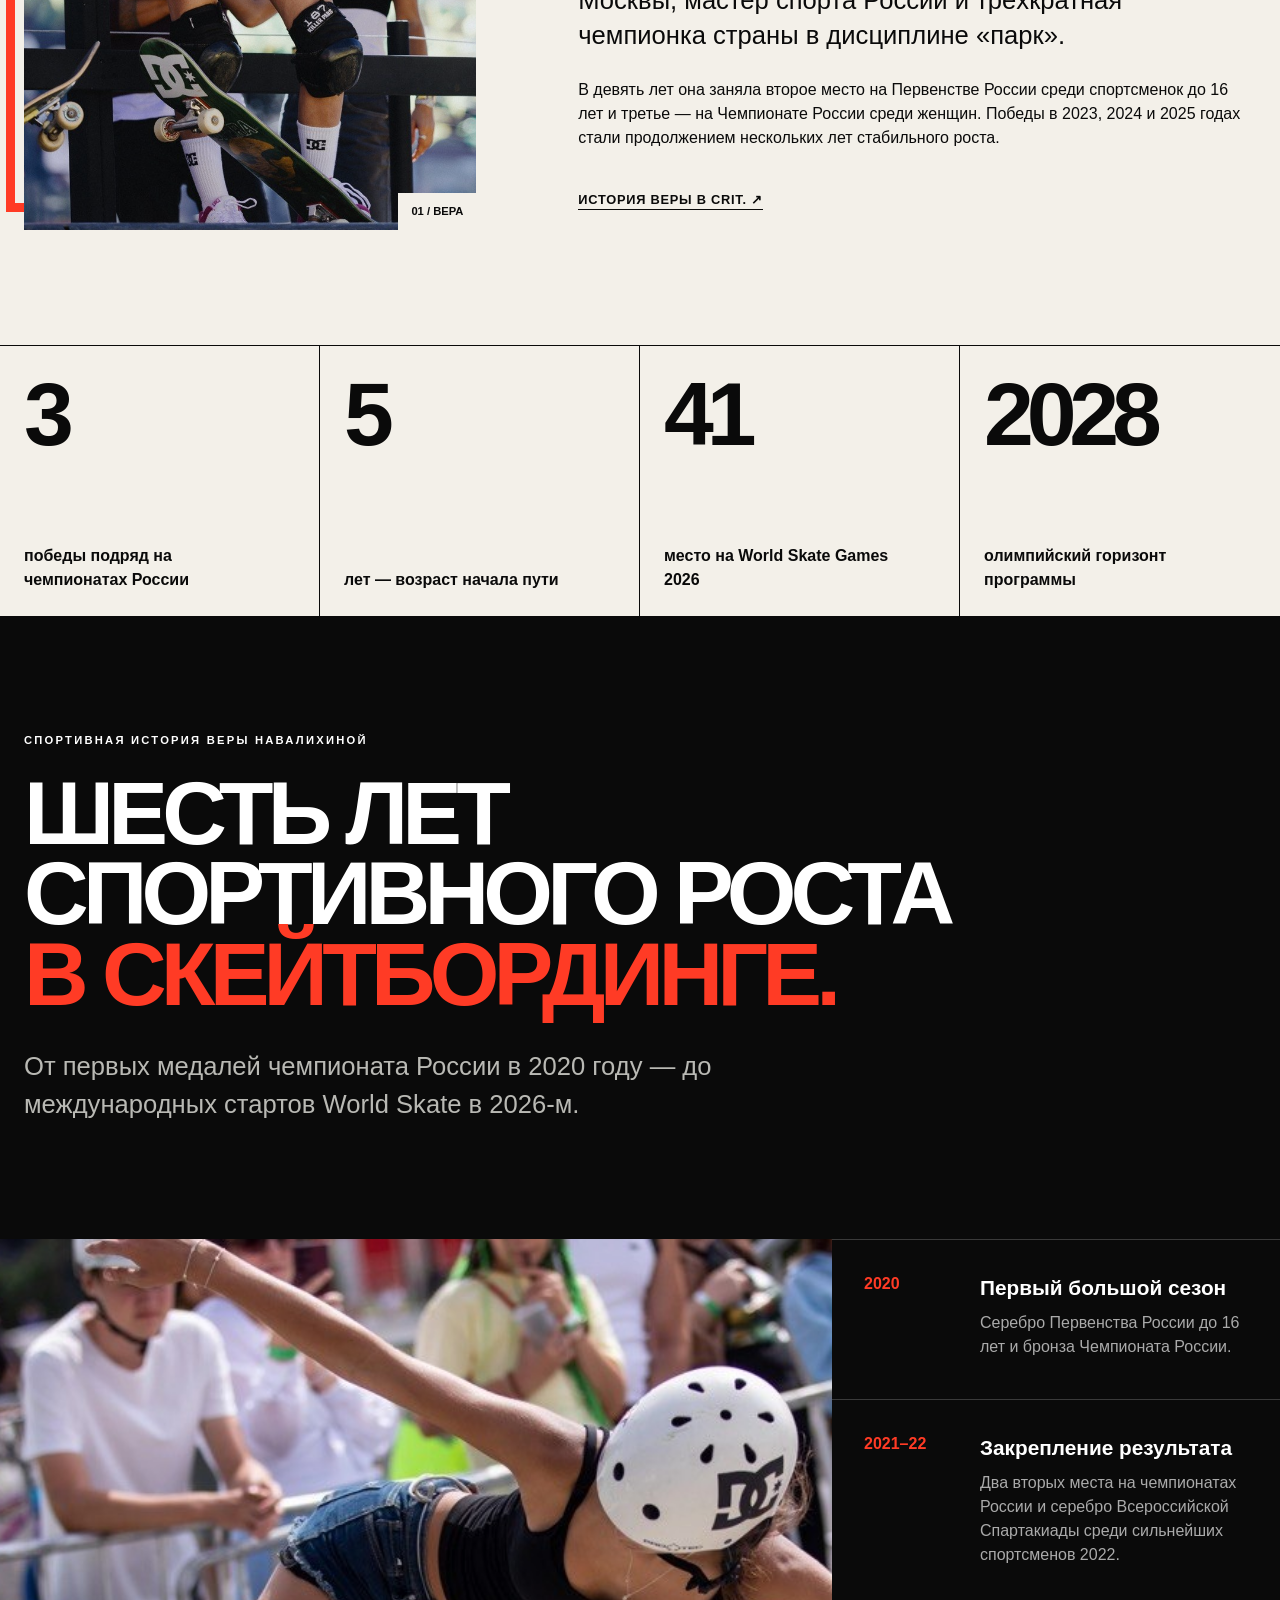
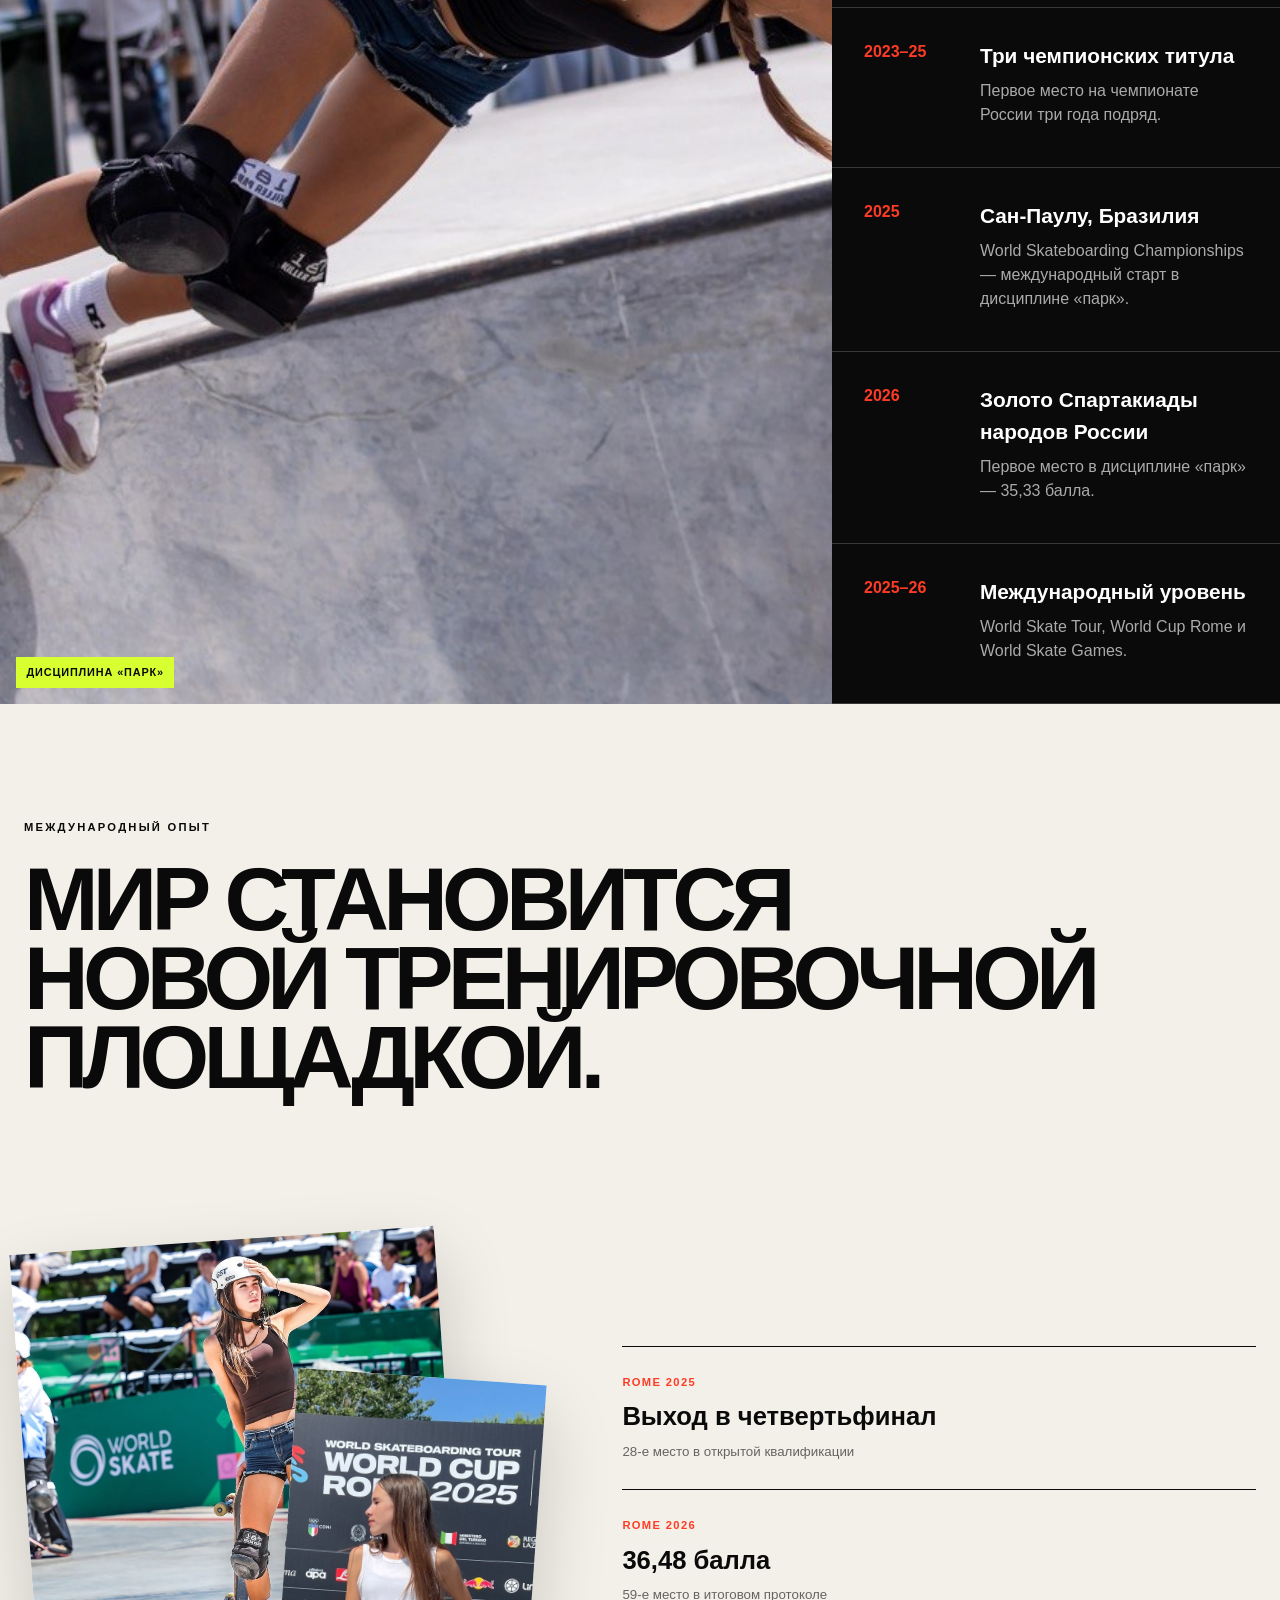
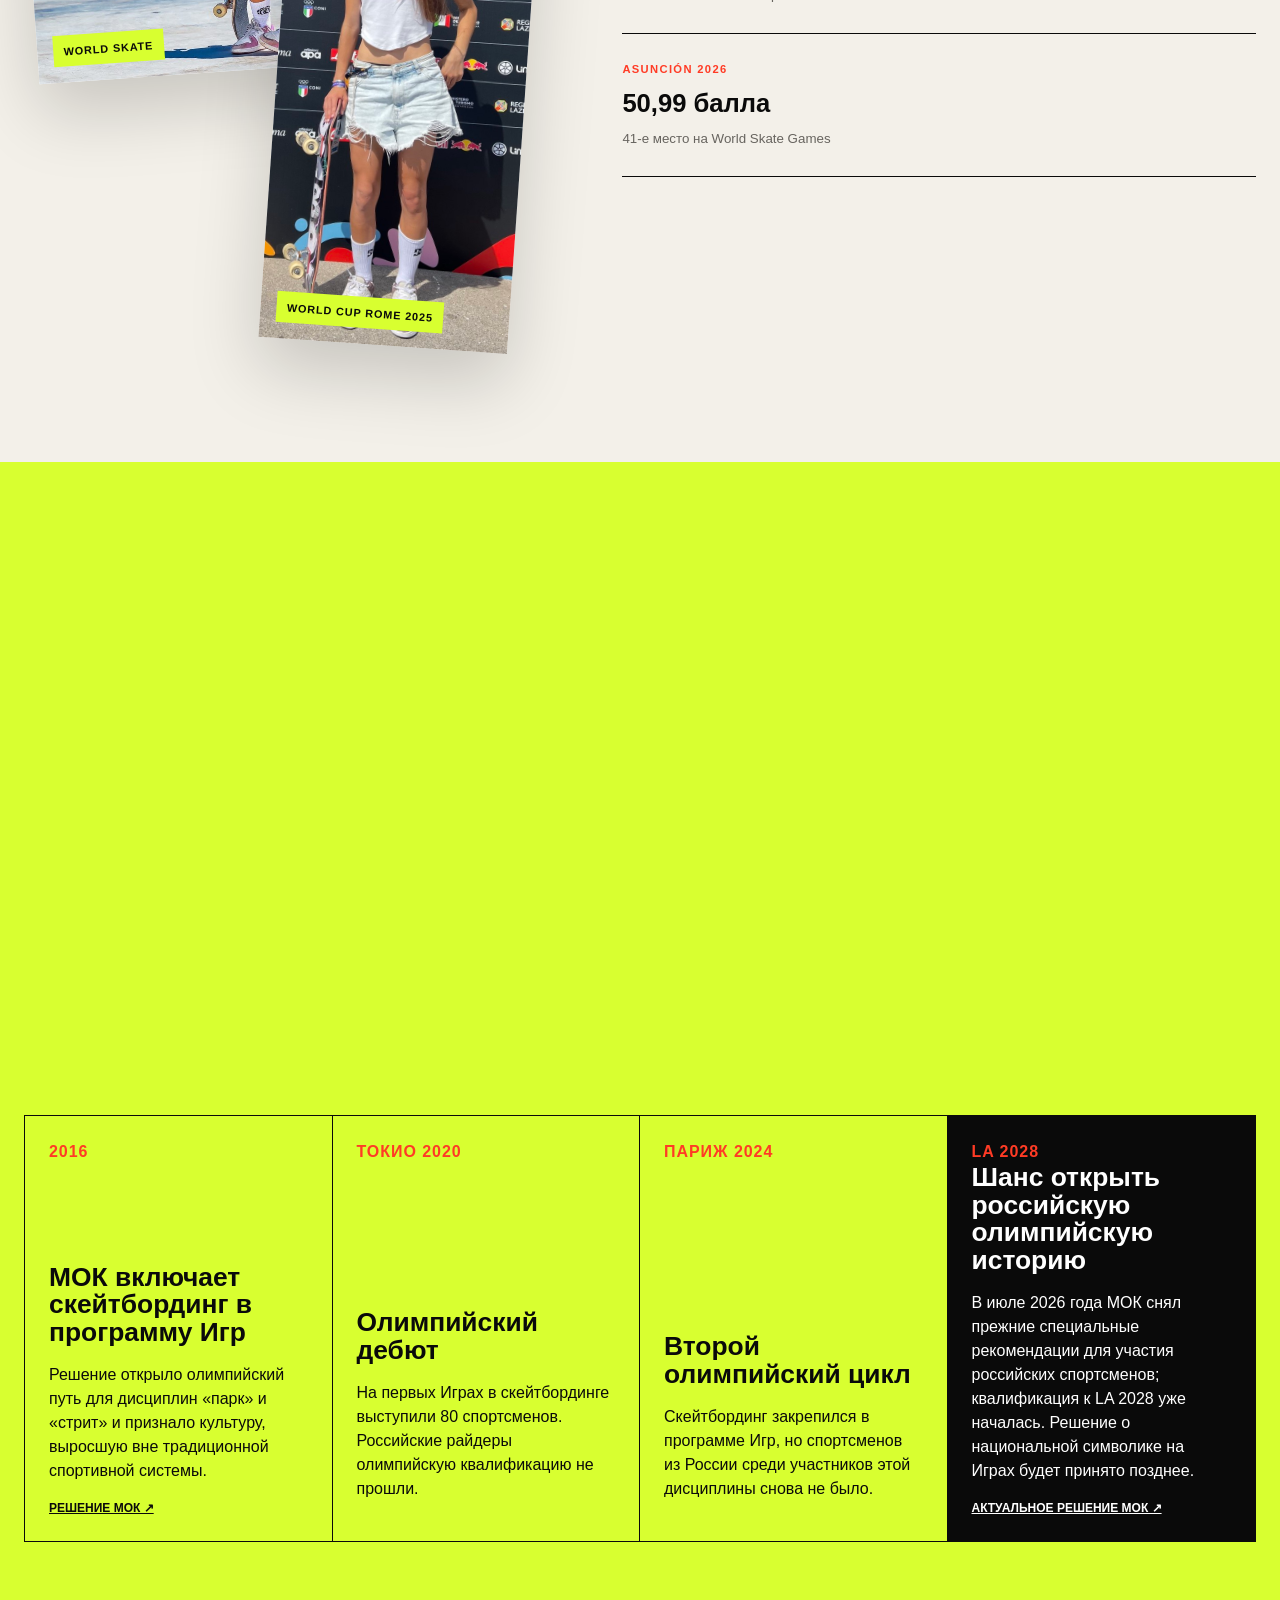
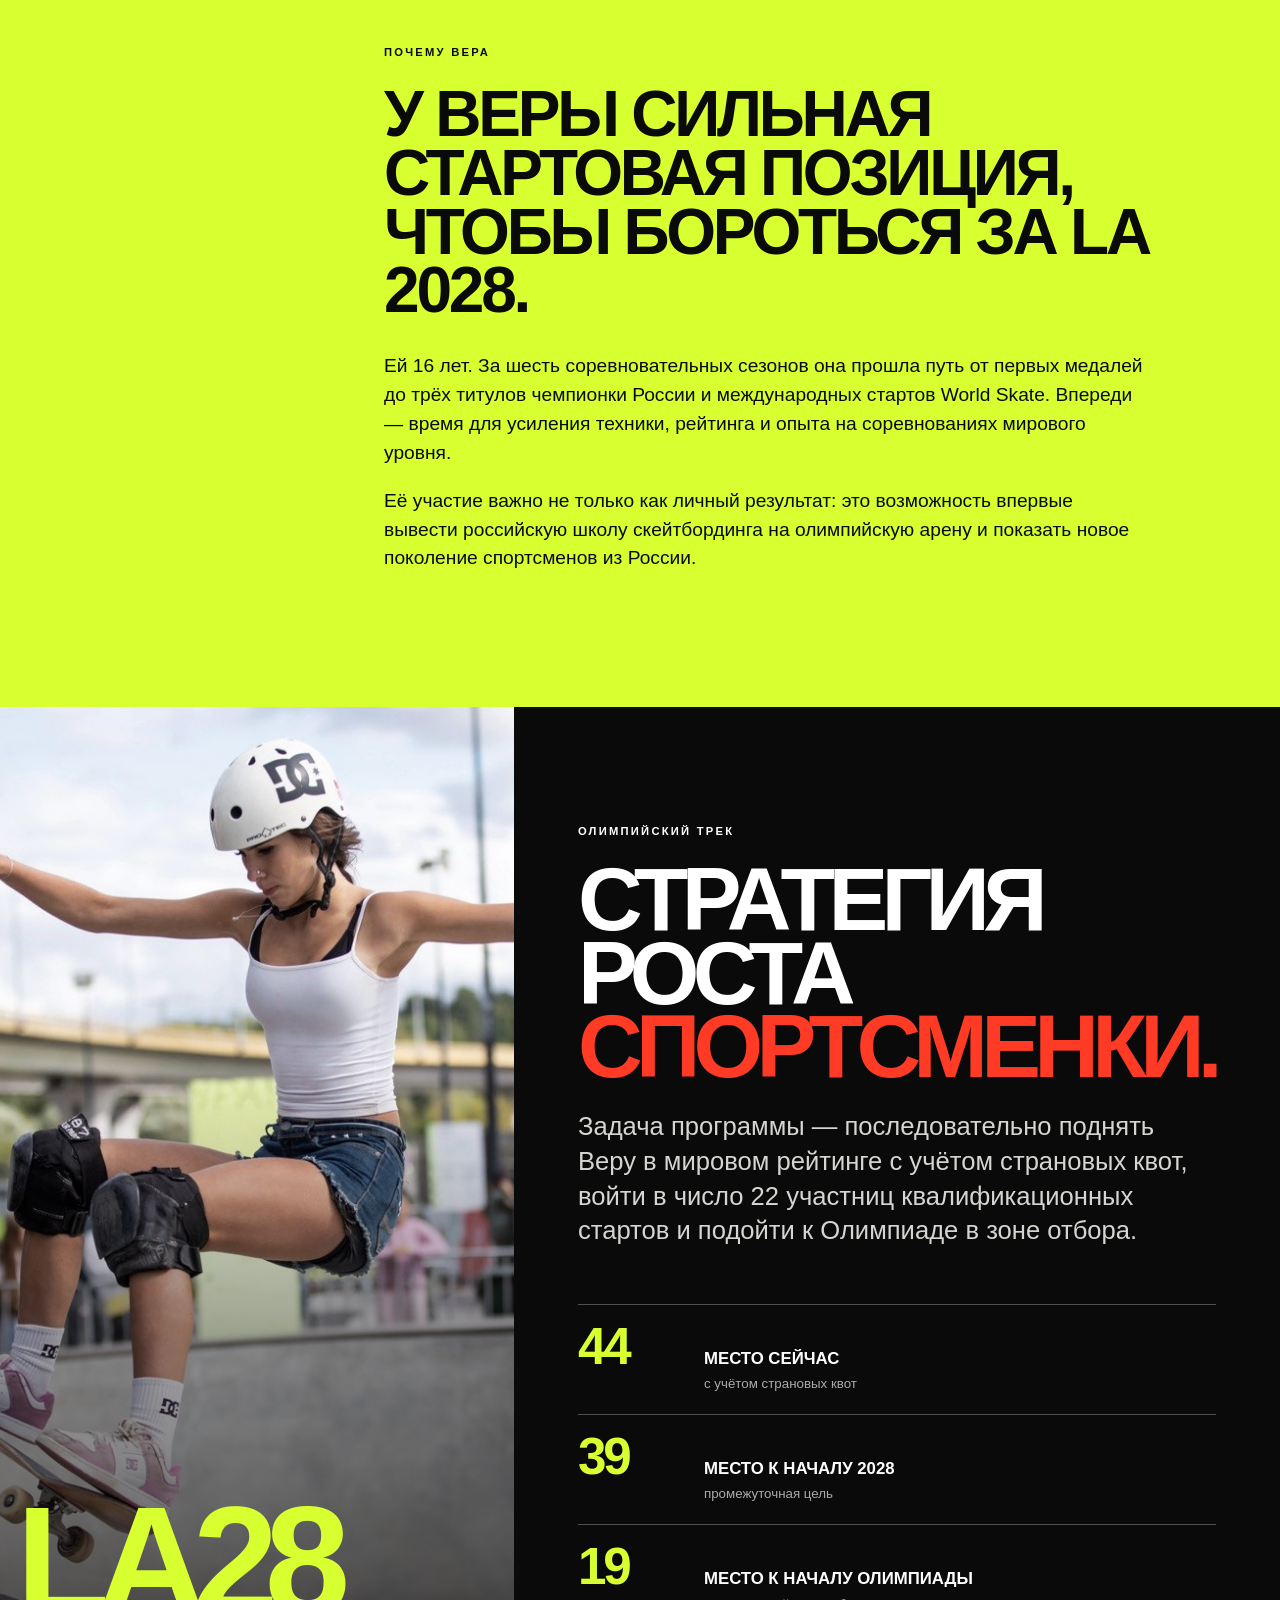
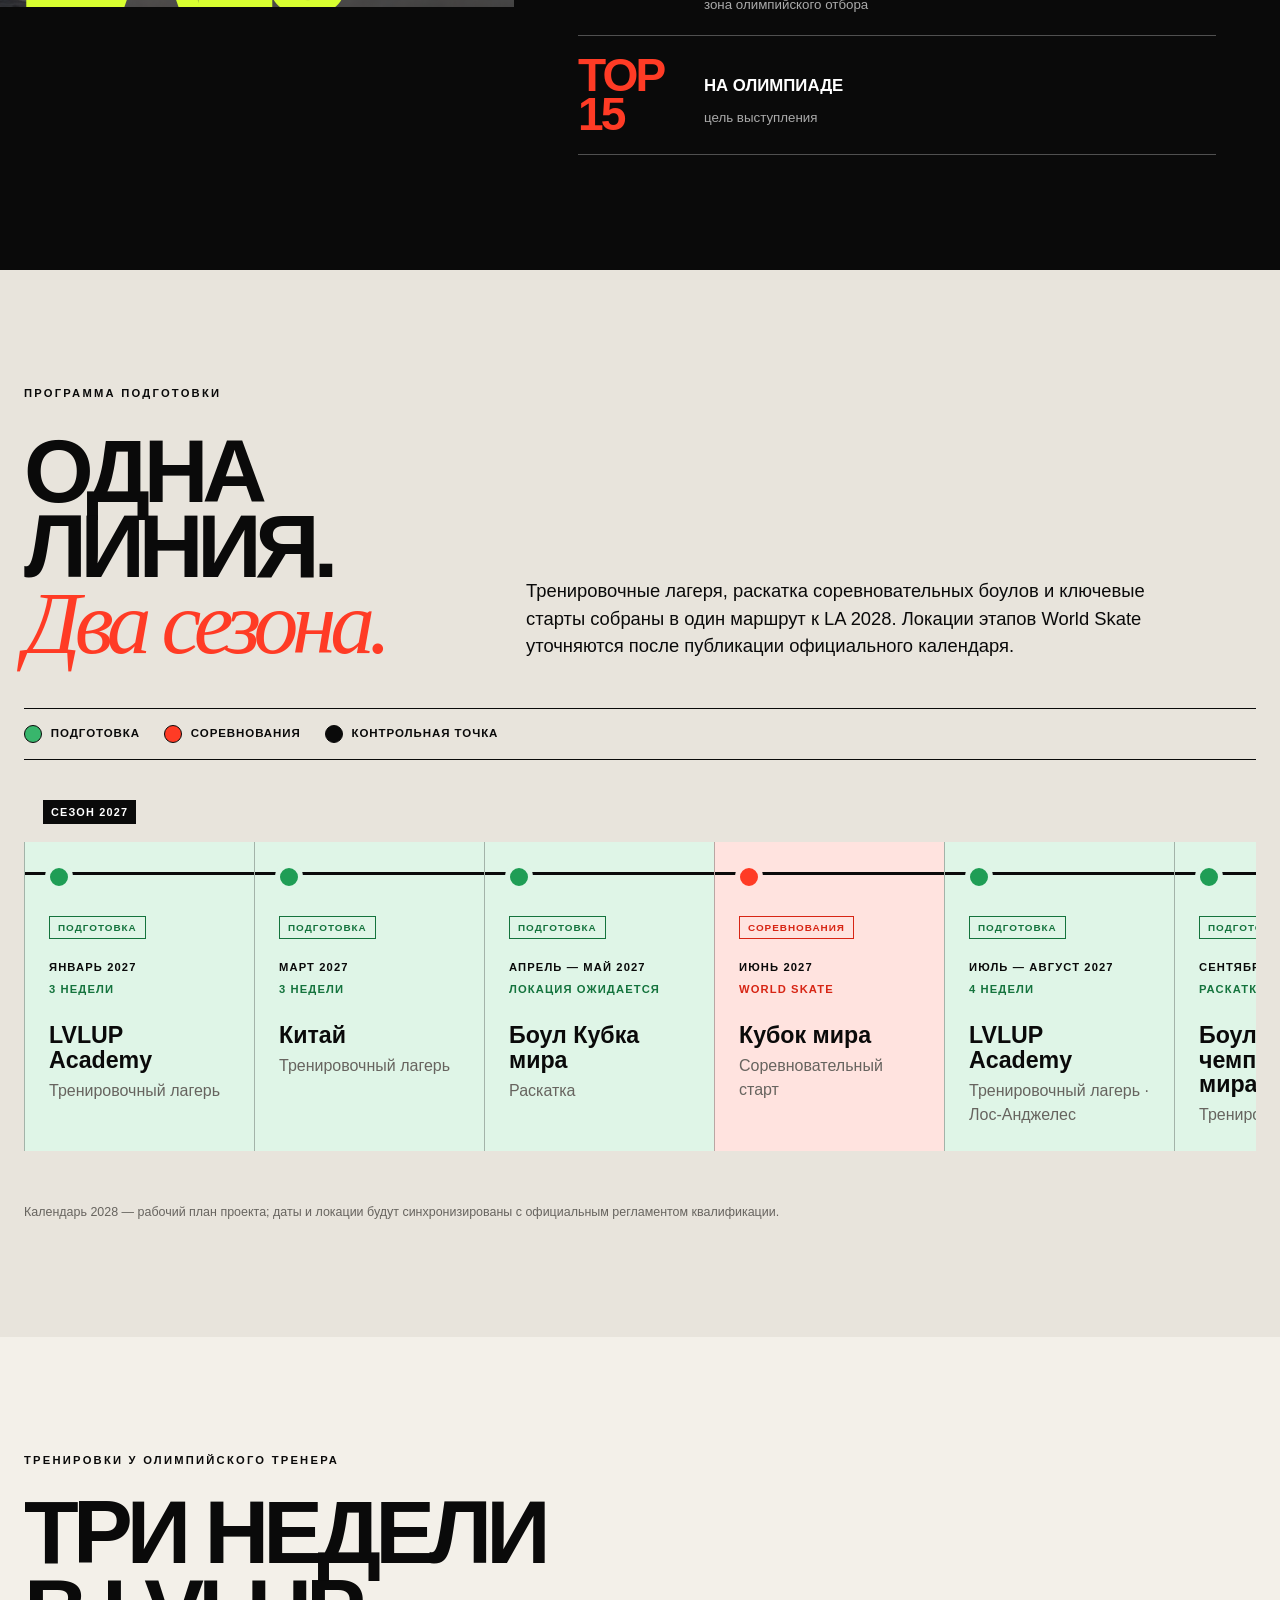
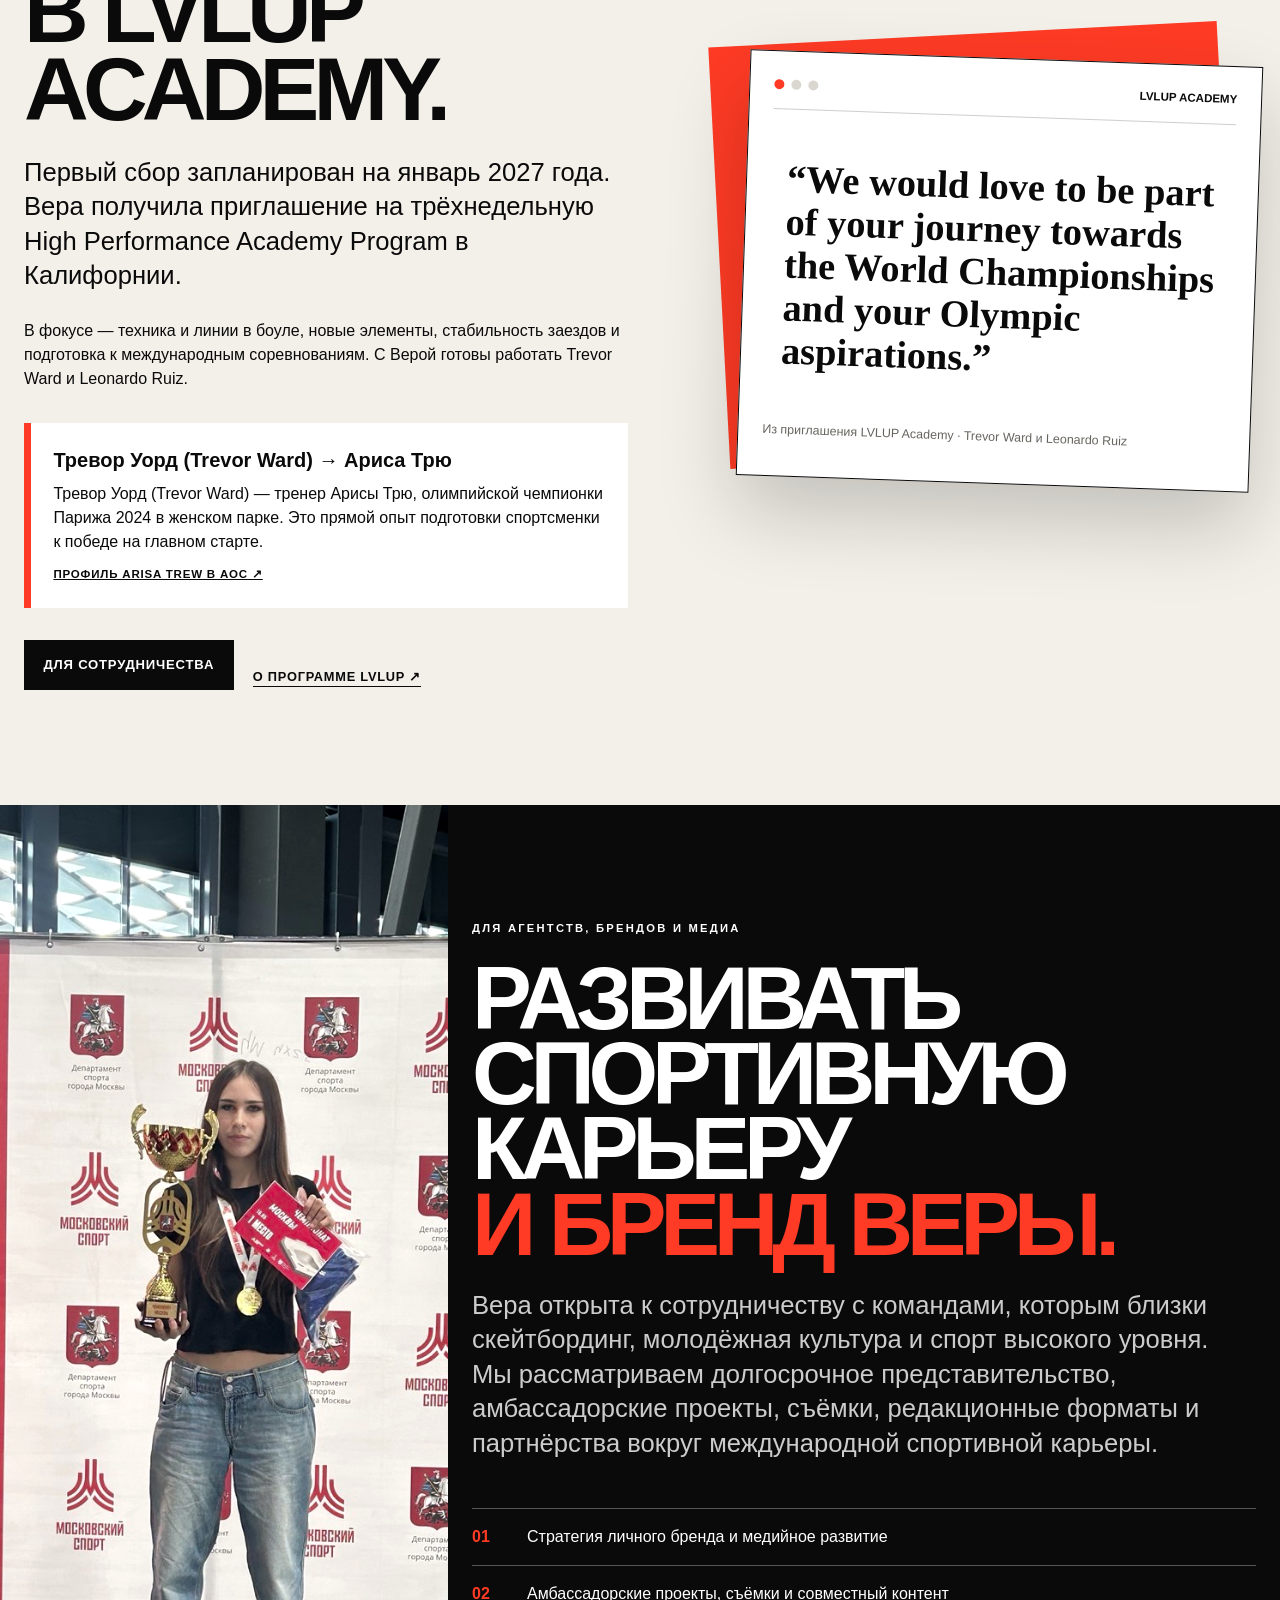
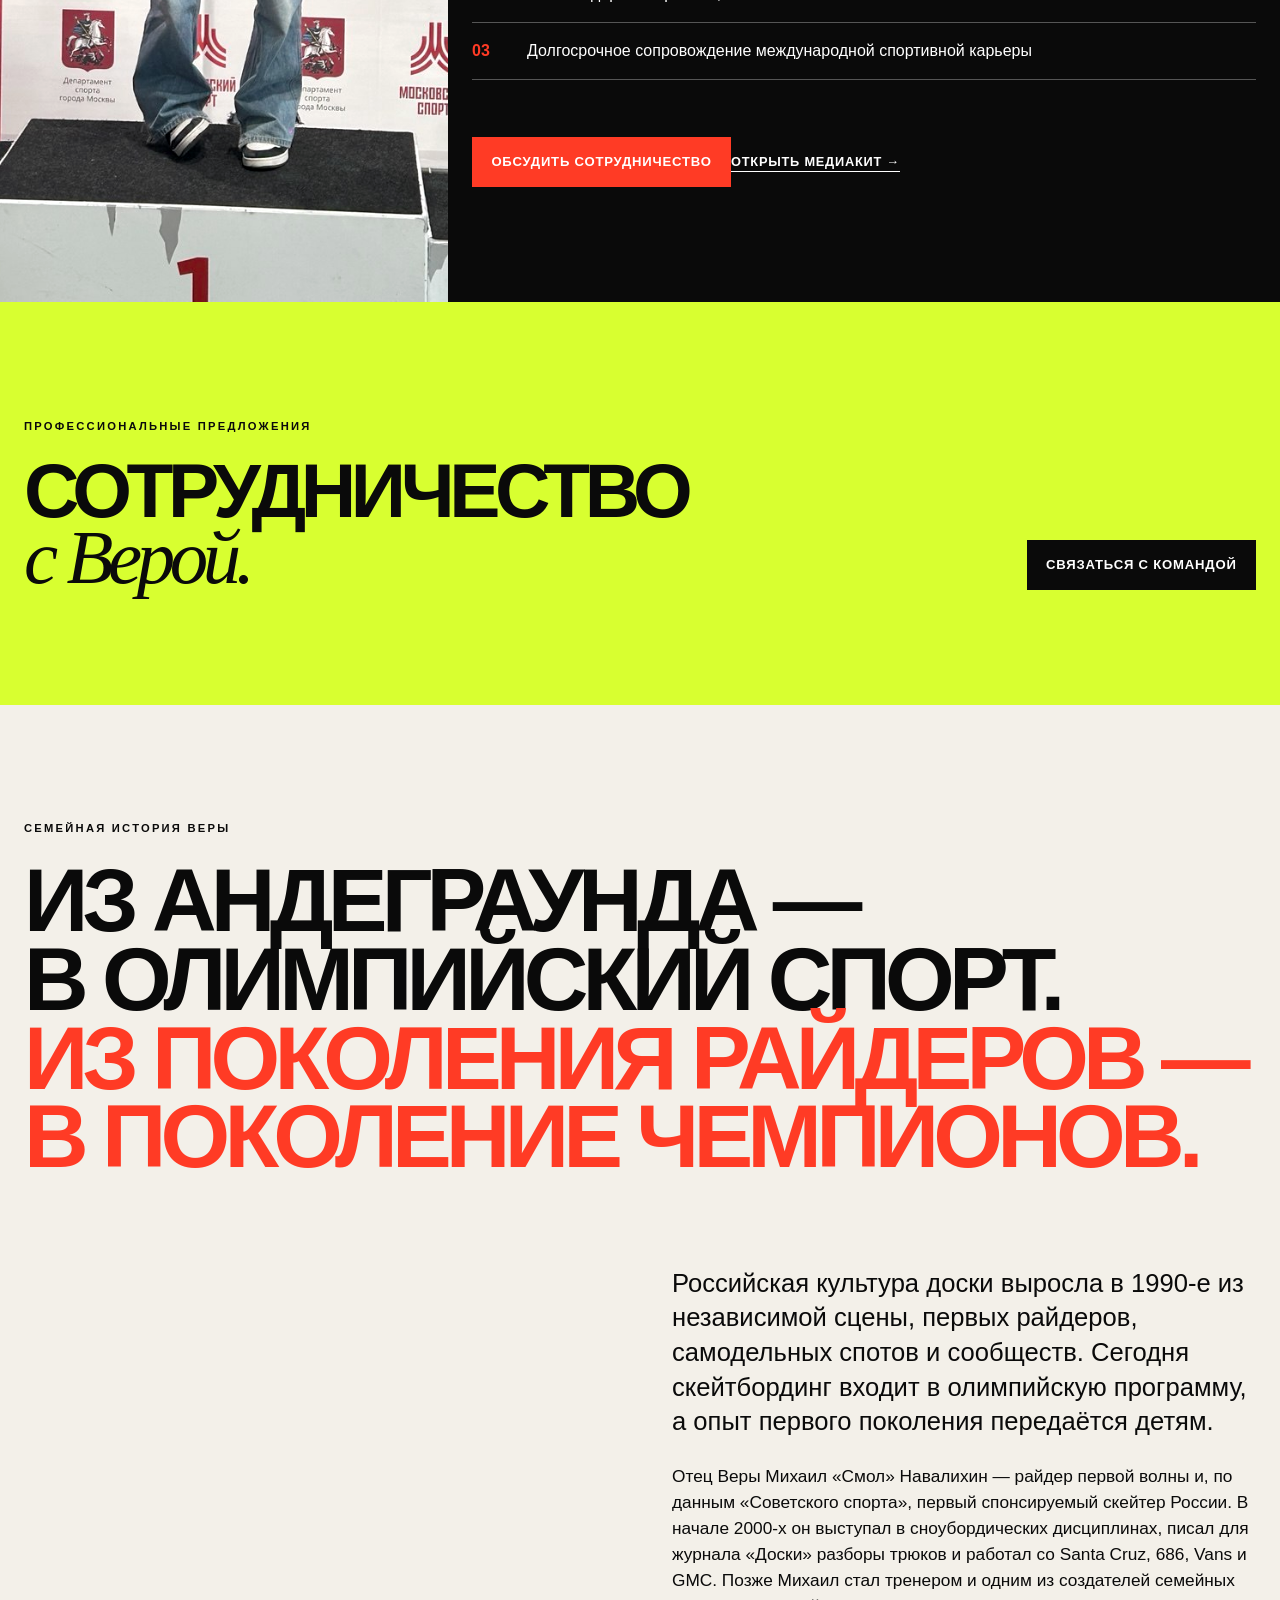
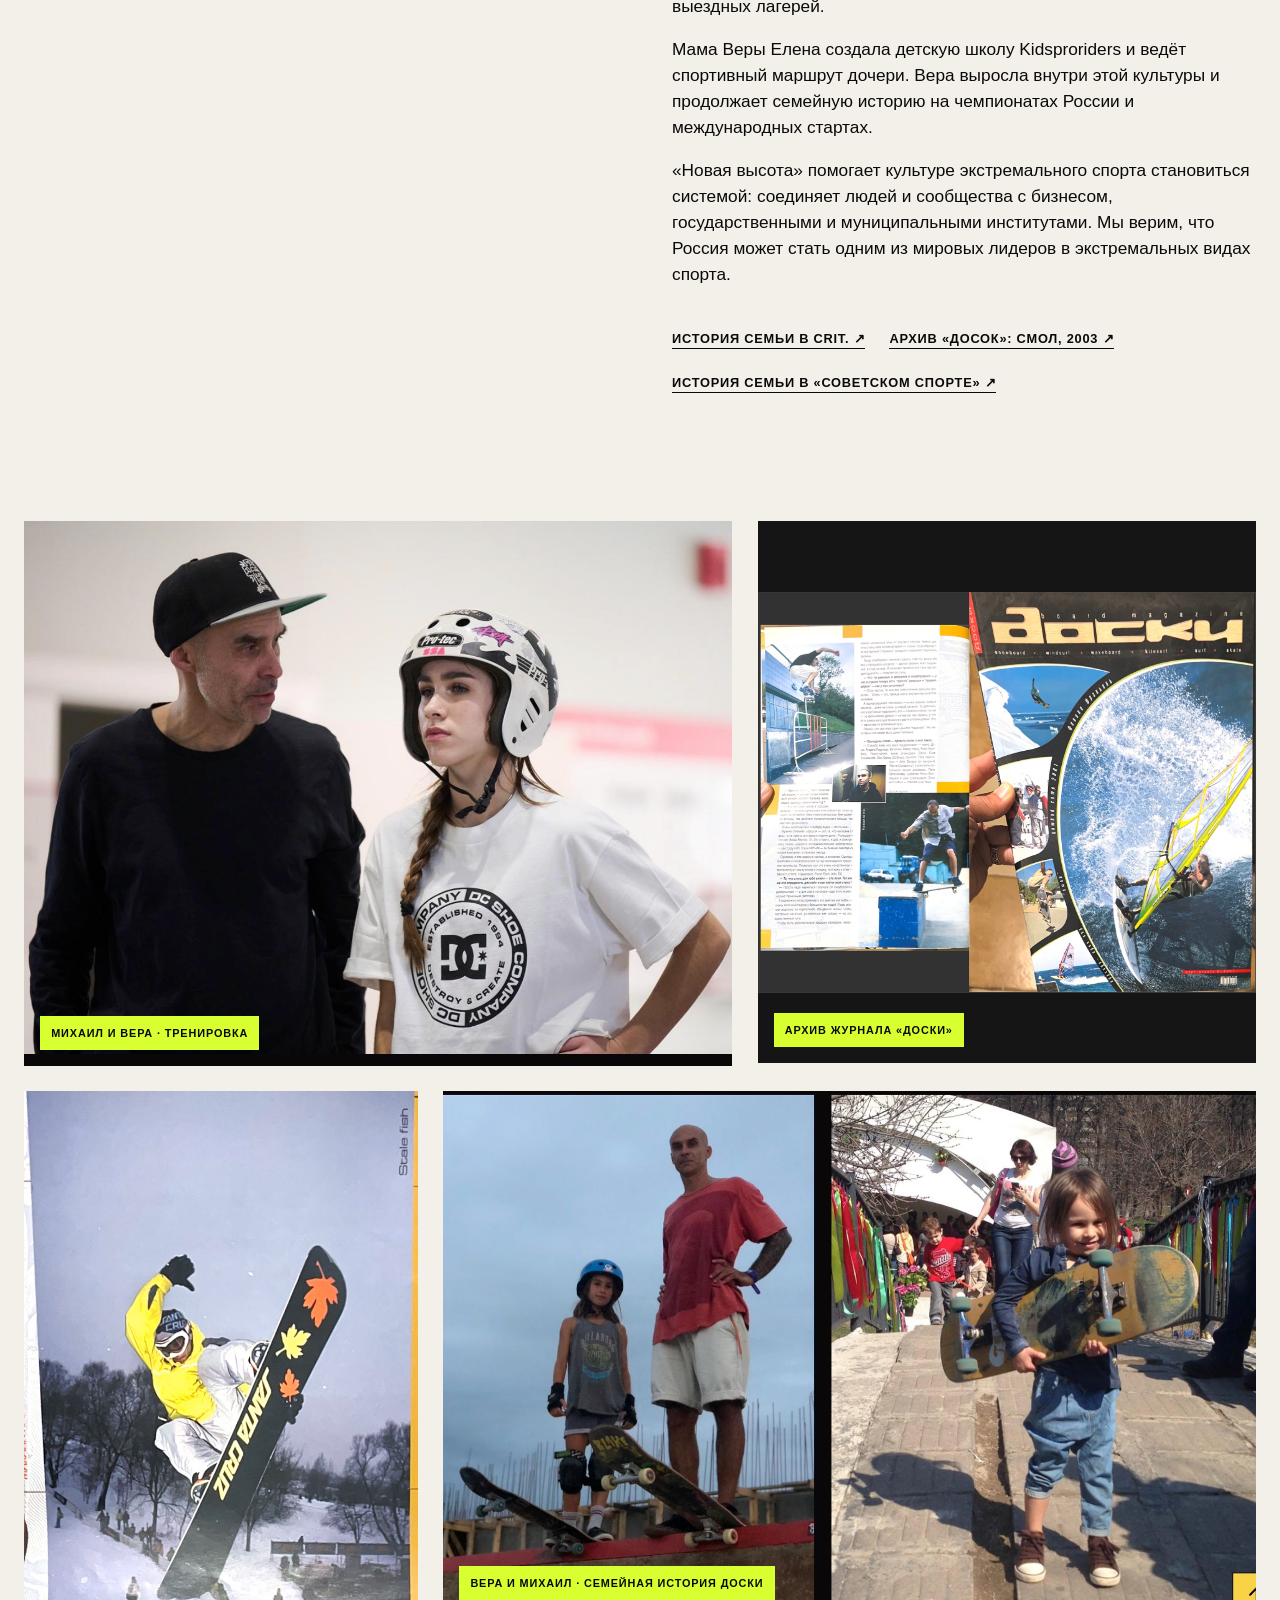
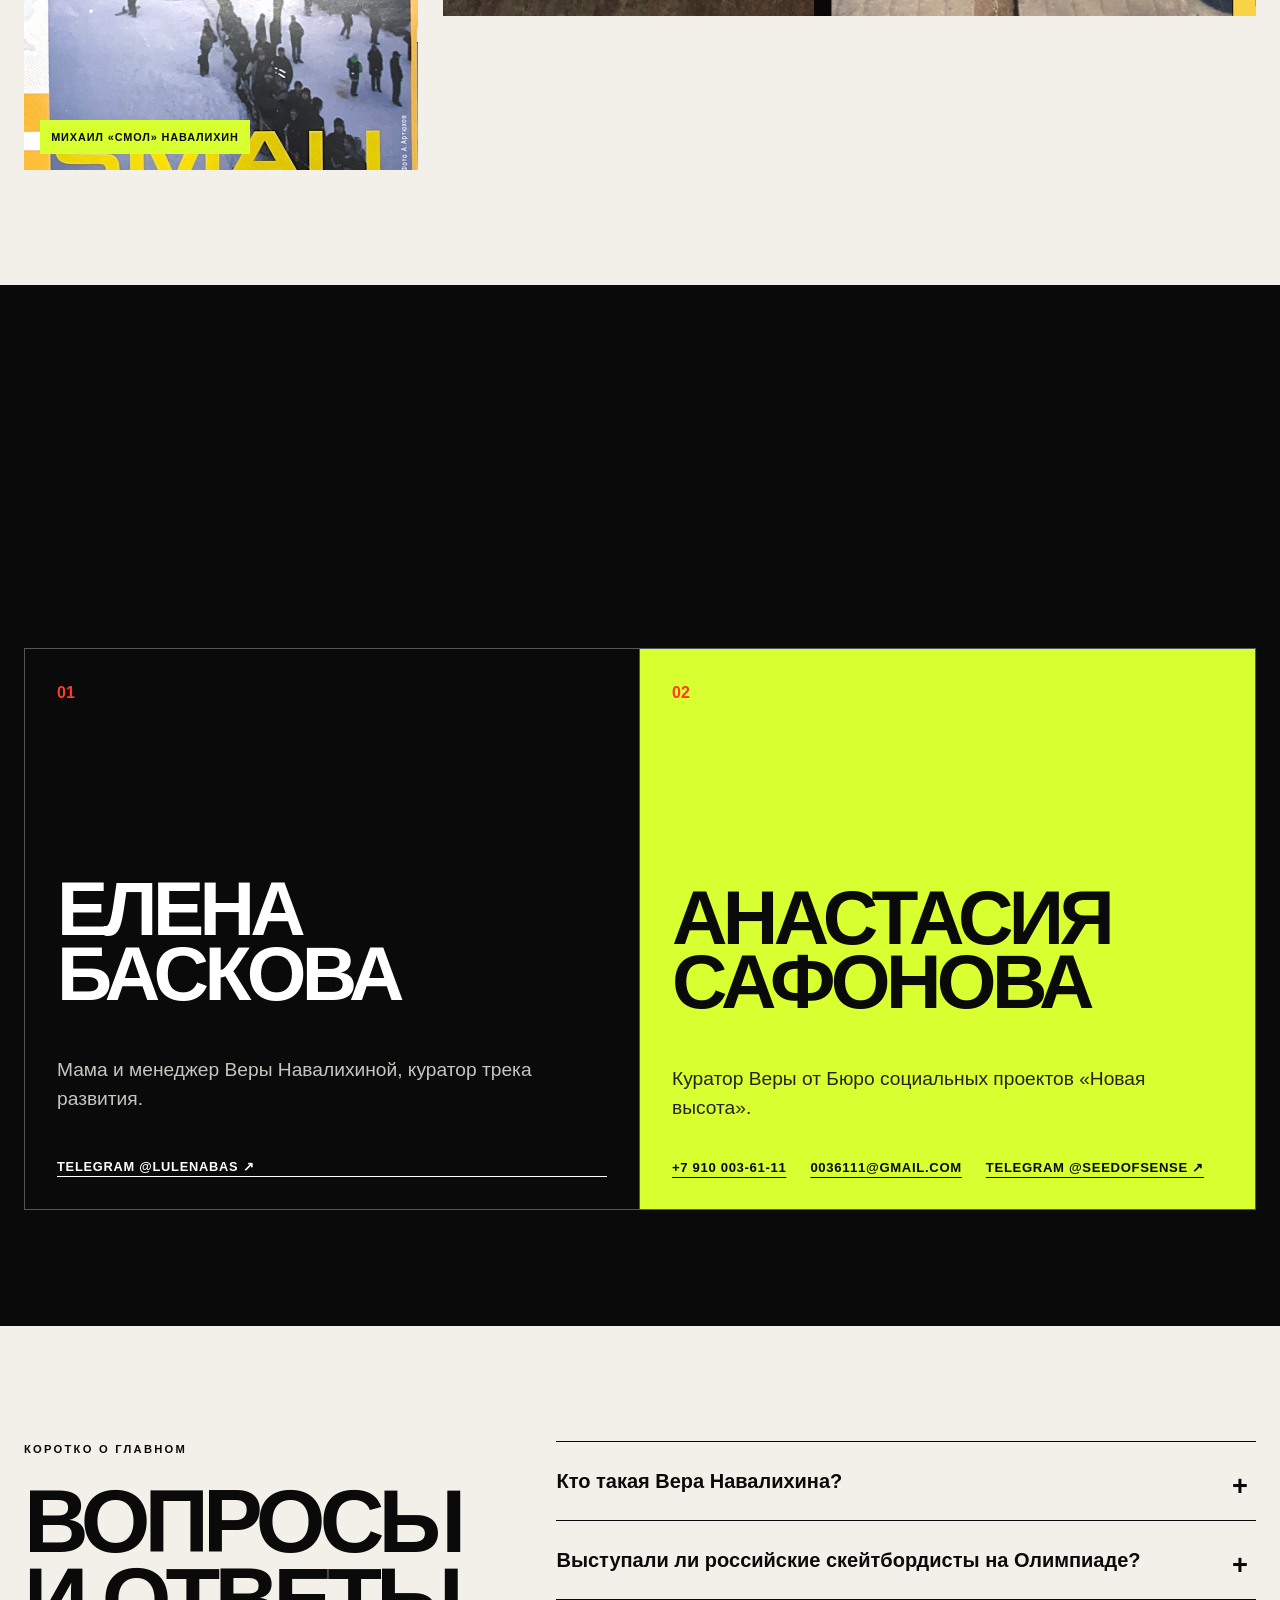
==== commit a262e15f: "Stabilize family section anchor on mobile" ====
--- a/index.html
+++ b/index.html
@@ -164,6 +164,6 @@
 
   <footer><div class="footer-main"><div class="brand footer-brand"><span class="brand-mark" aria-hidden="true"><i></i><i></i><i></i></span><span>Новая высота</span></div><h2>Следующая<br><span>высота</span><br>начинается<br>с нас.</h2><a class="button button-accent" href="https://t.me/seedofsense" target="_blank" rel="noreferrer">Обсудить сотрудничество</a></div><div class="footer-meta"><p>Платформа развития экстремального спорта</p><p>Москва · <span data-year></span></p></div></footer>
 
-  <script src="app.js?v=20261117-1"></script>
+  <script src="app.js?v=20261117-2"></script>
 </body>
 </html>
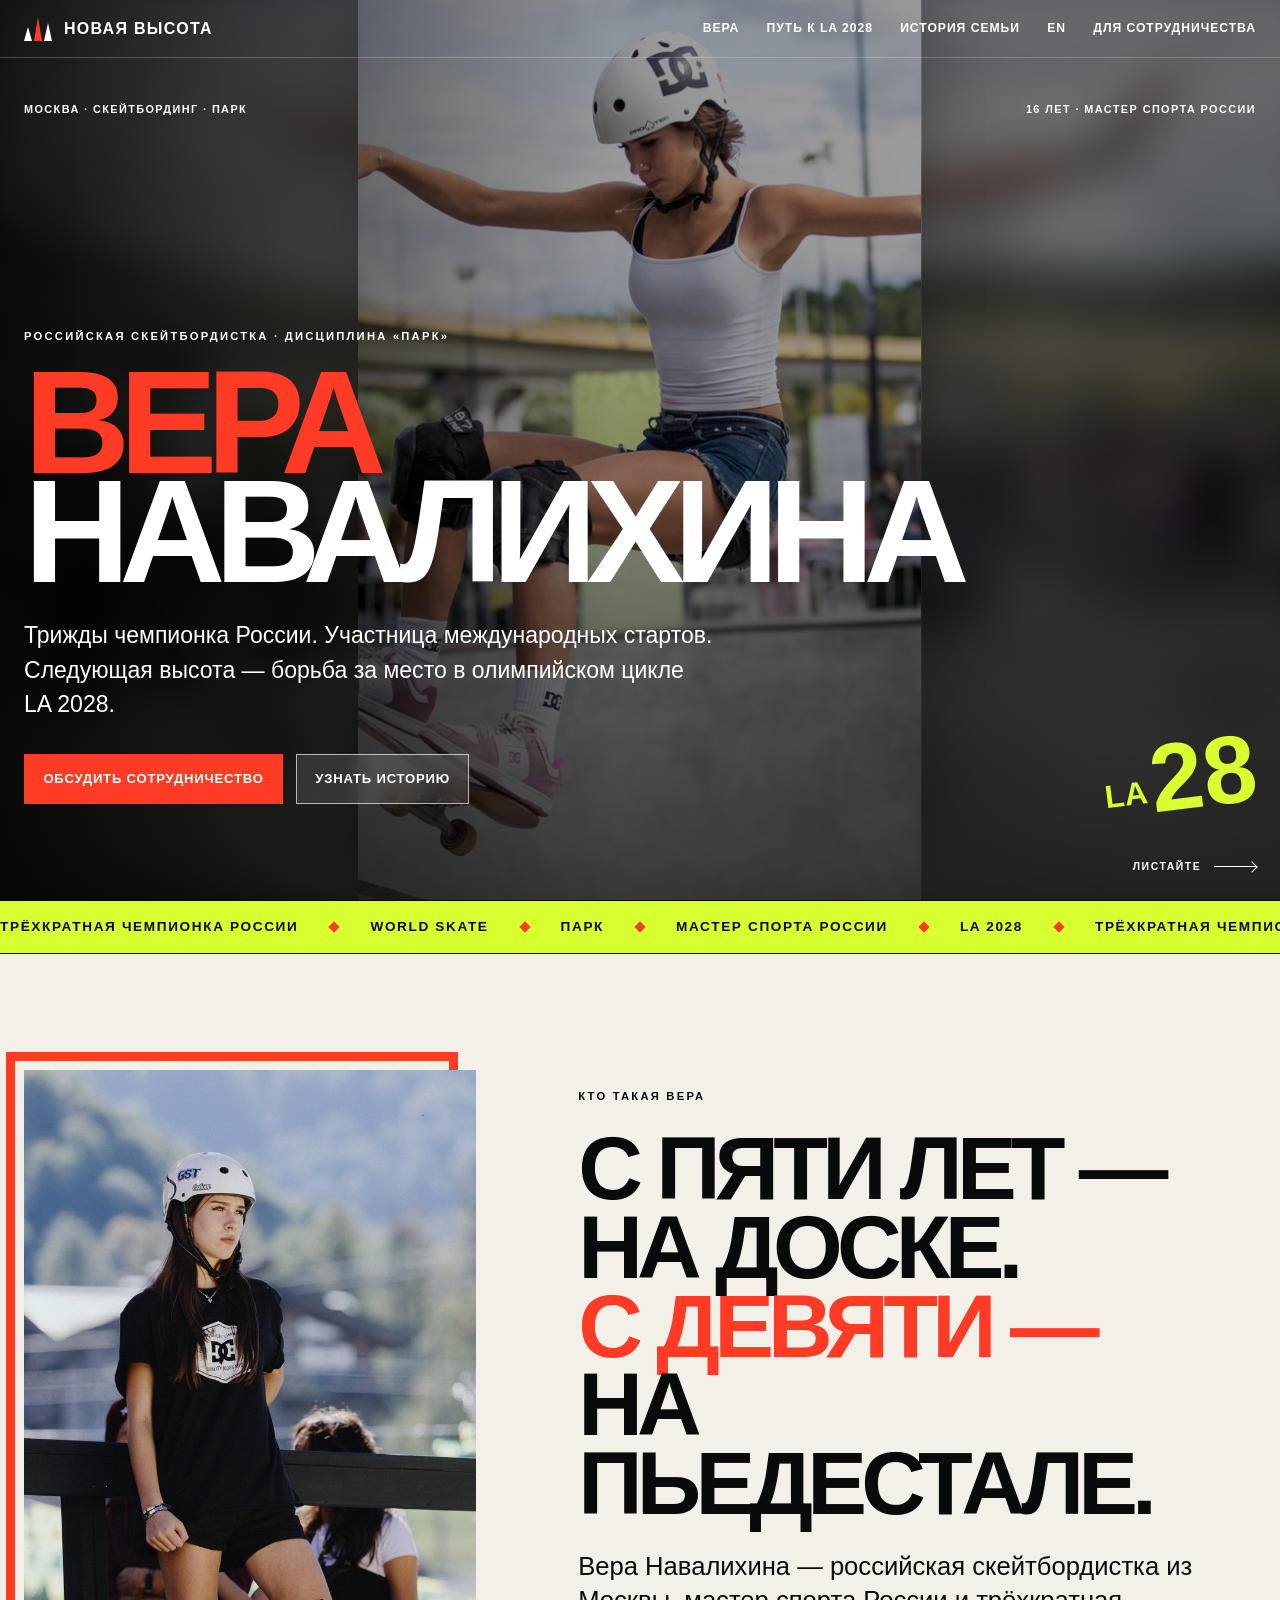
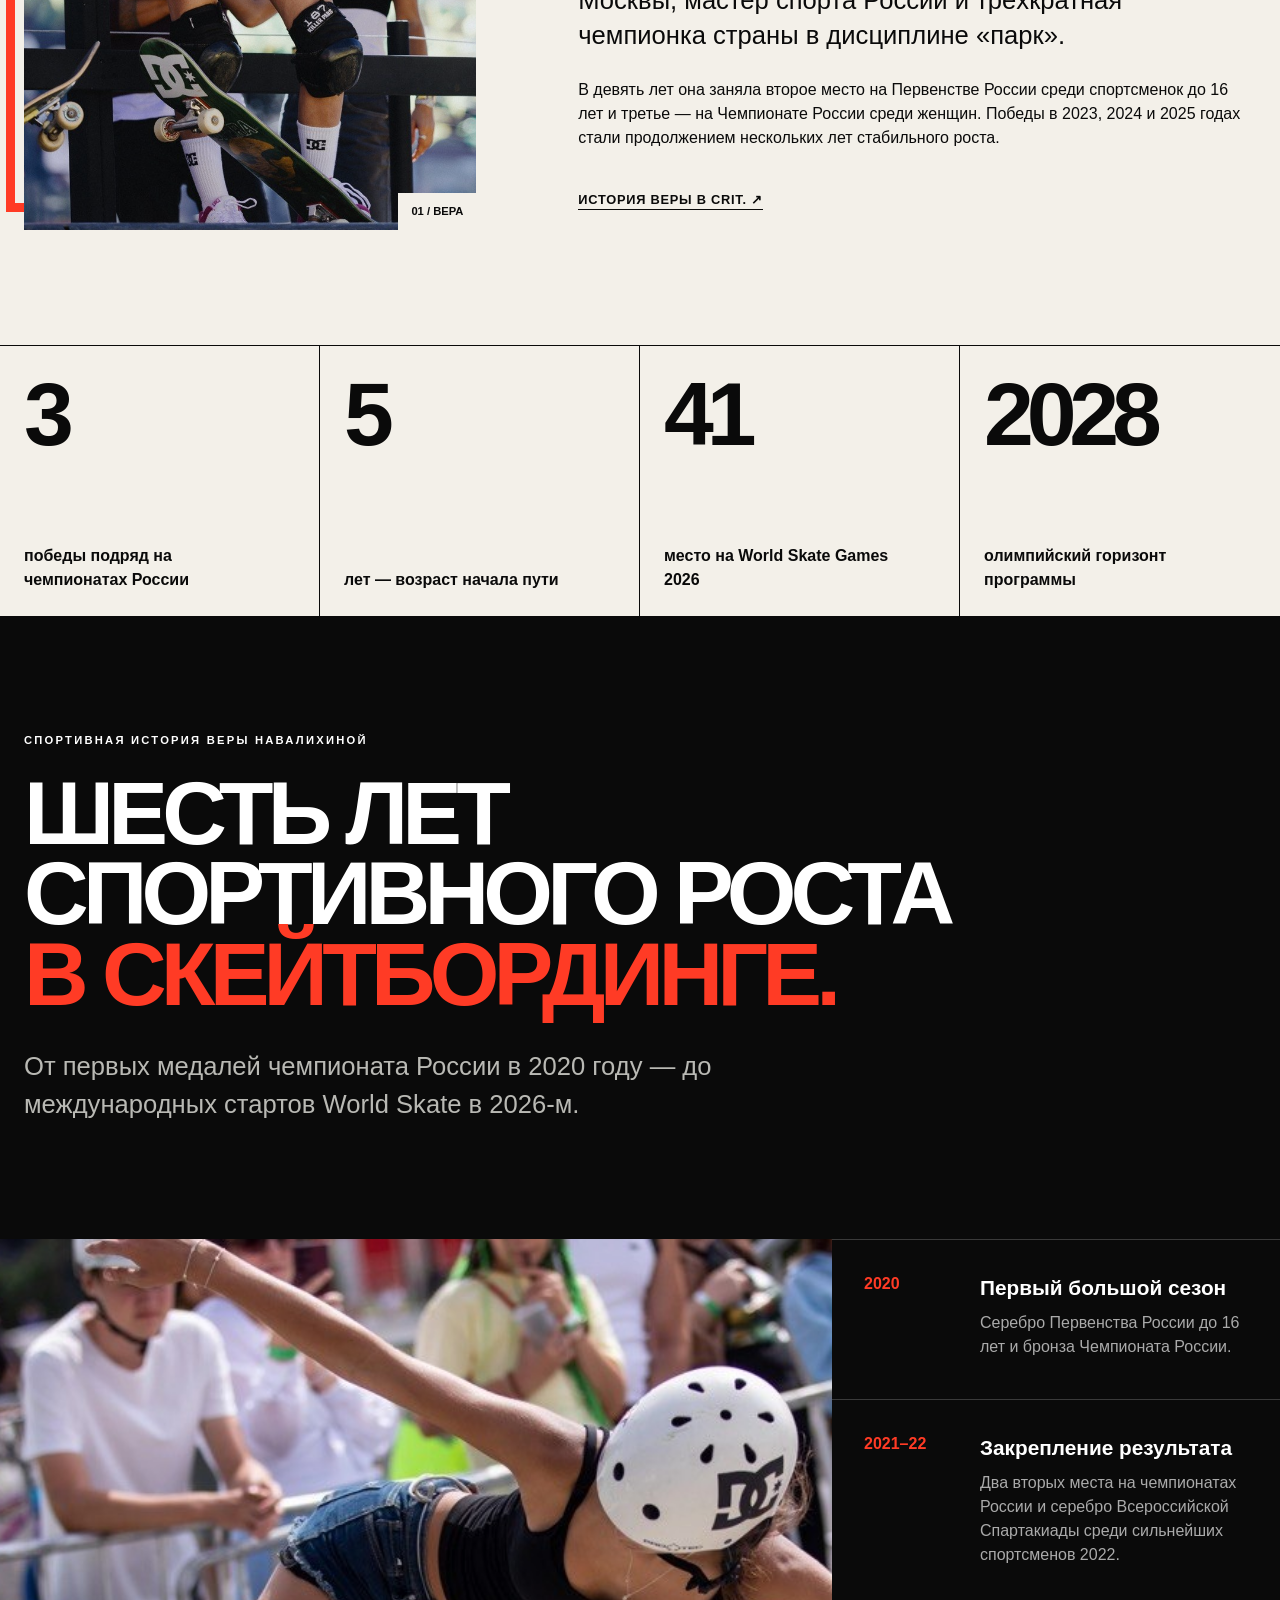
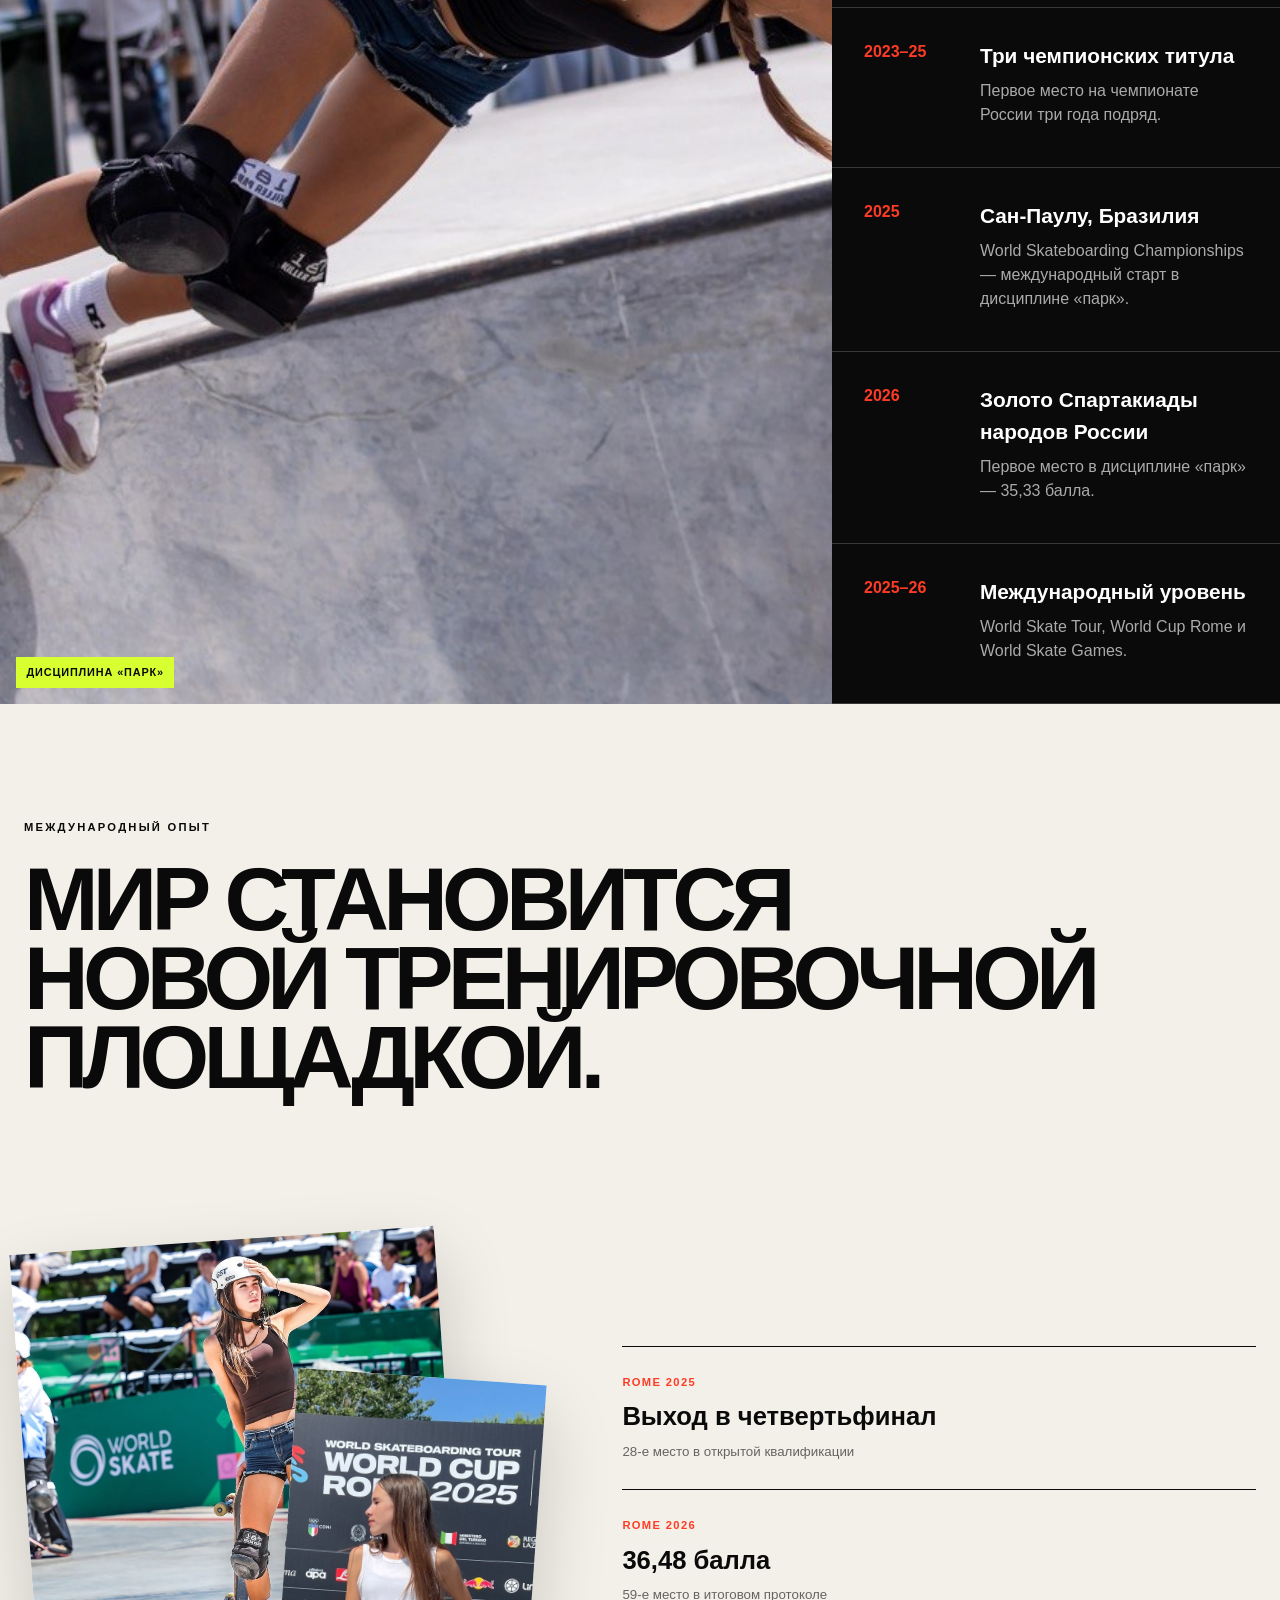
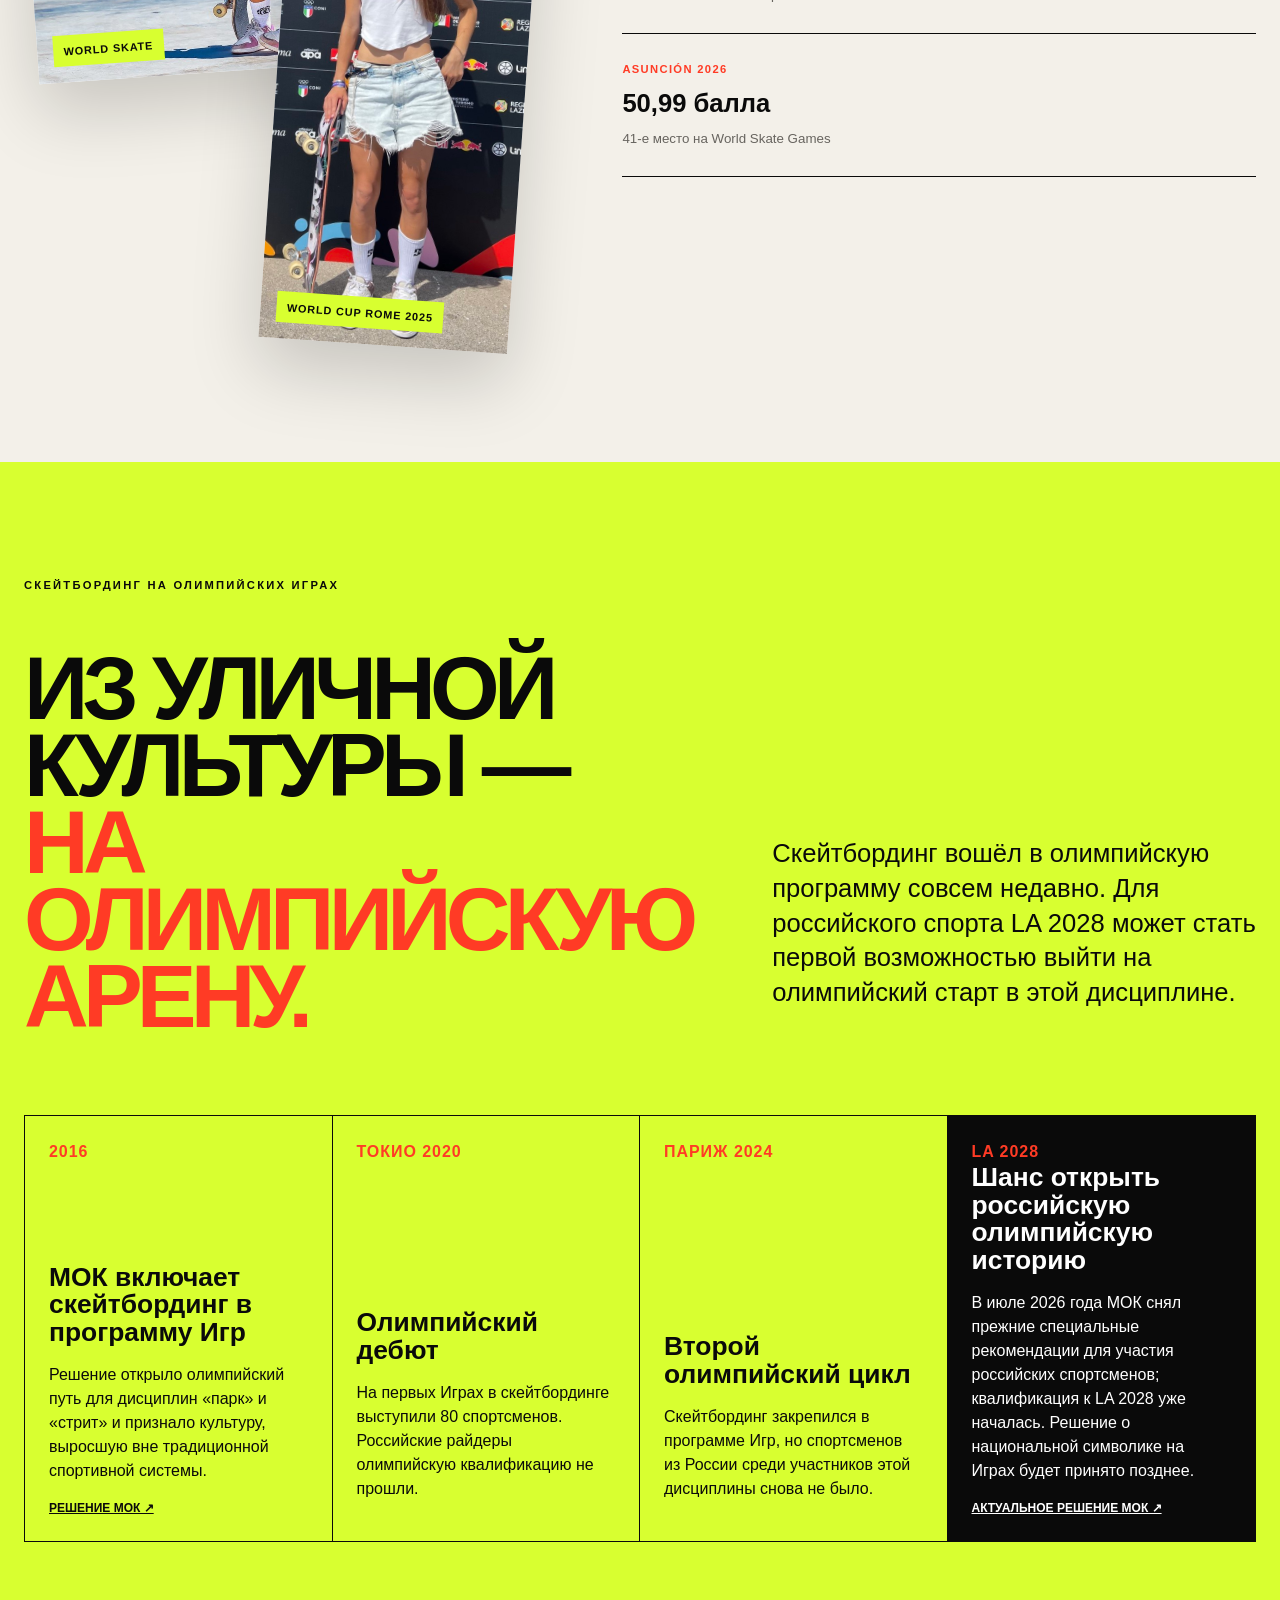
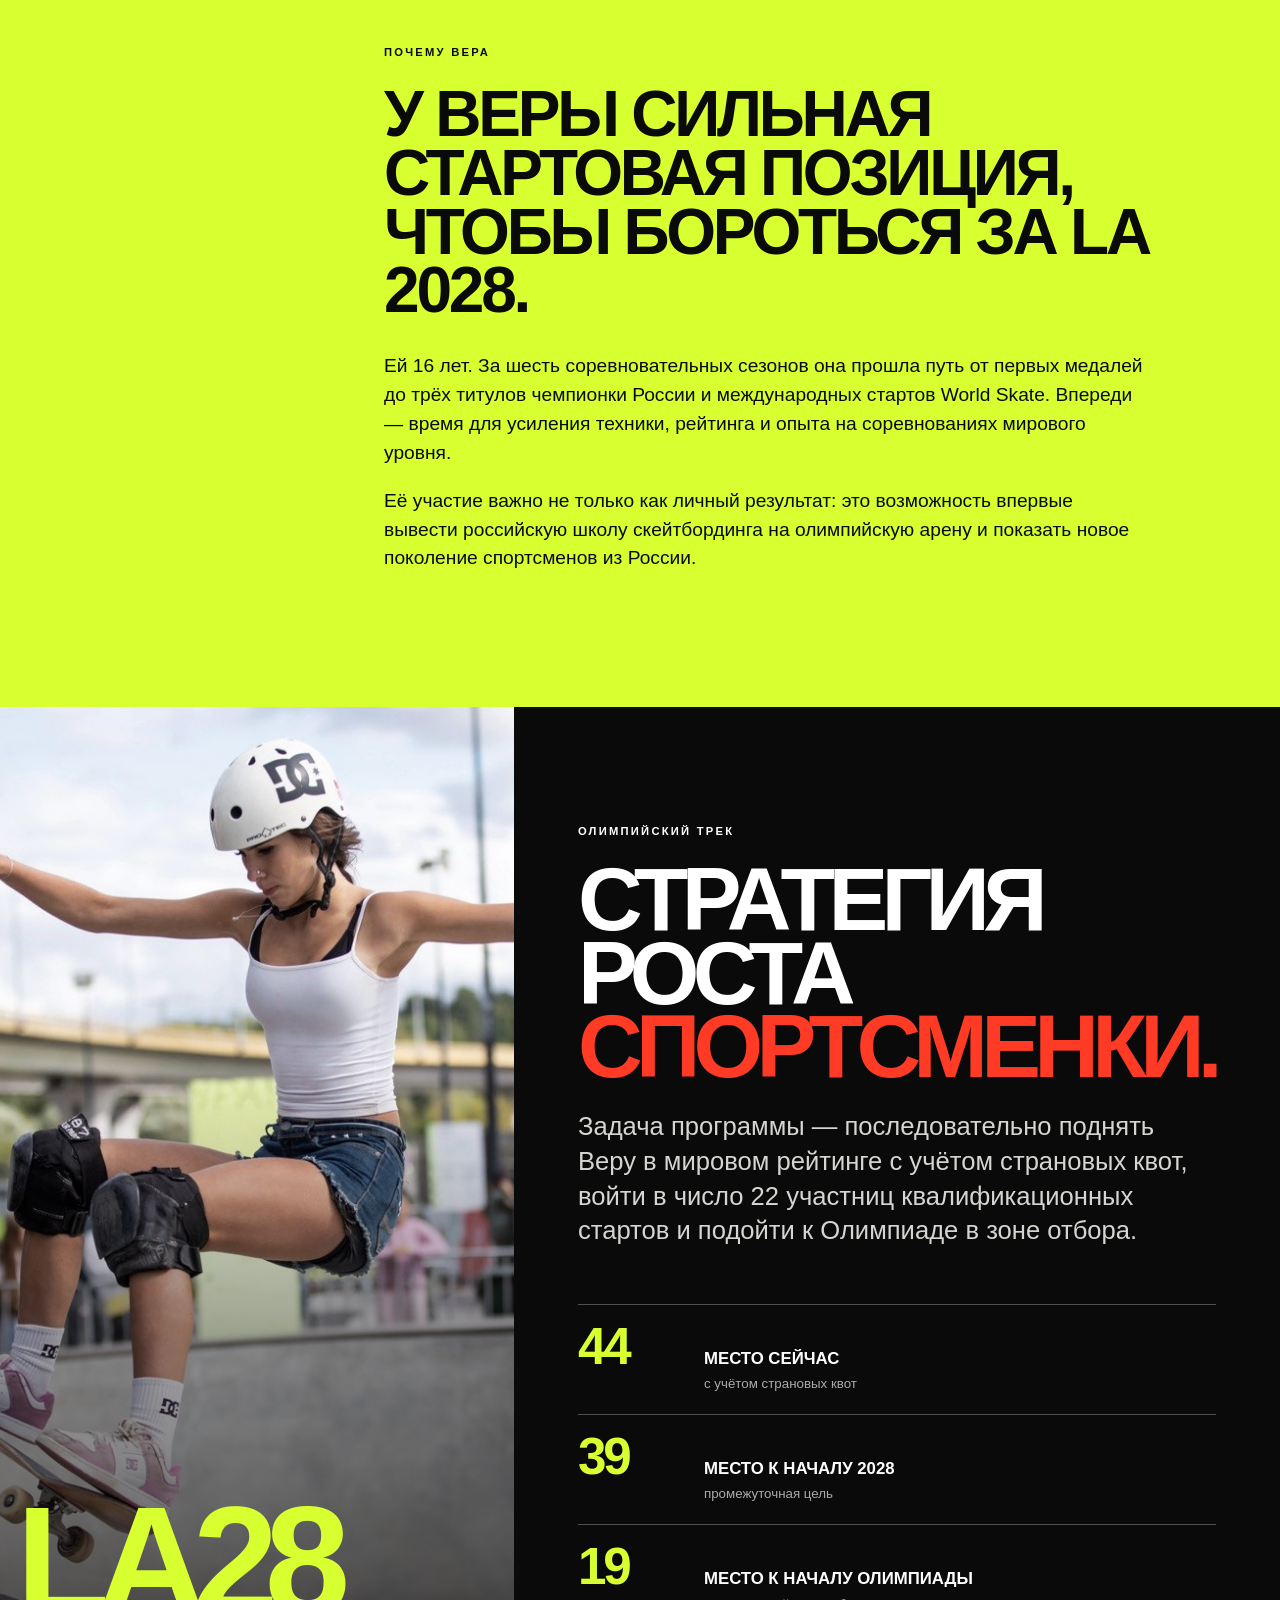
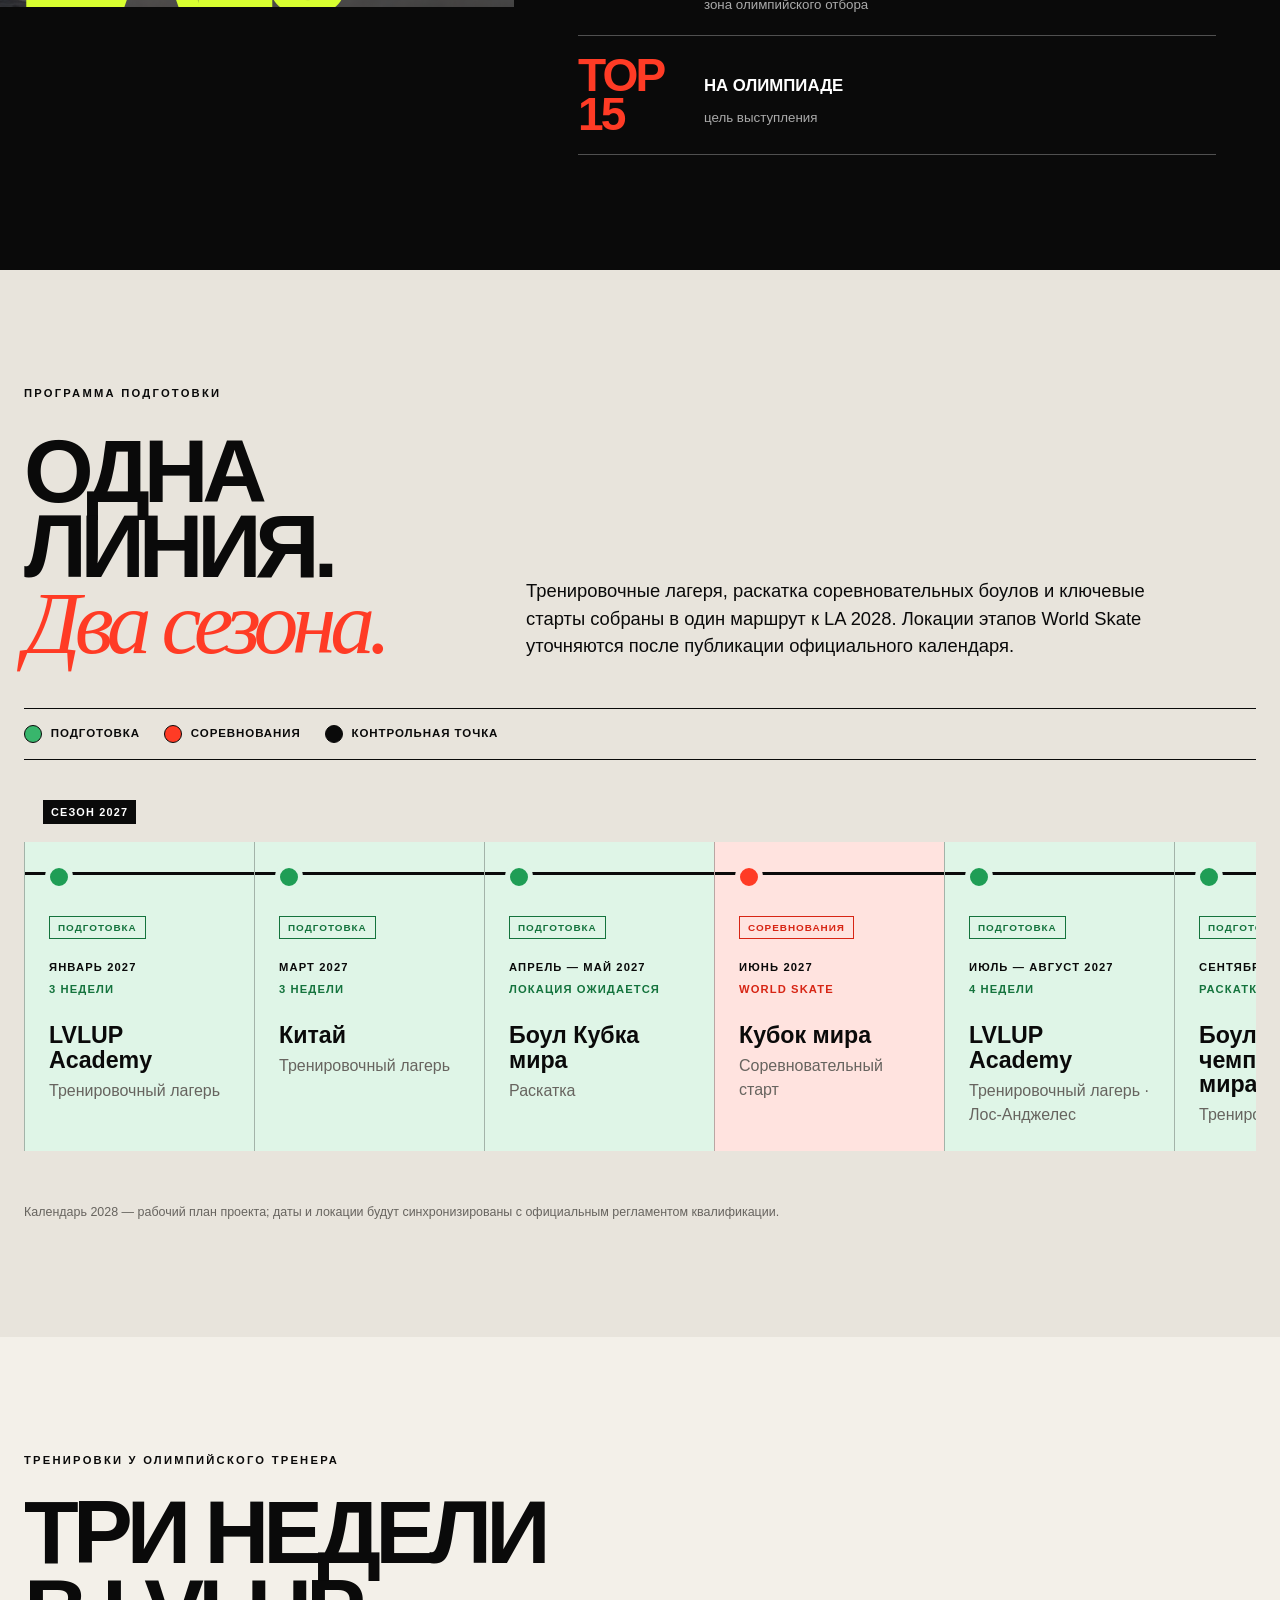
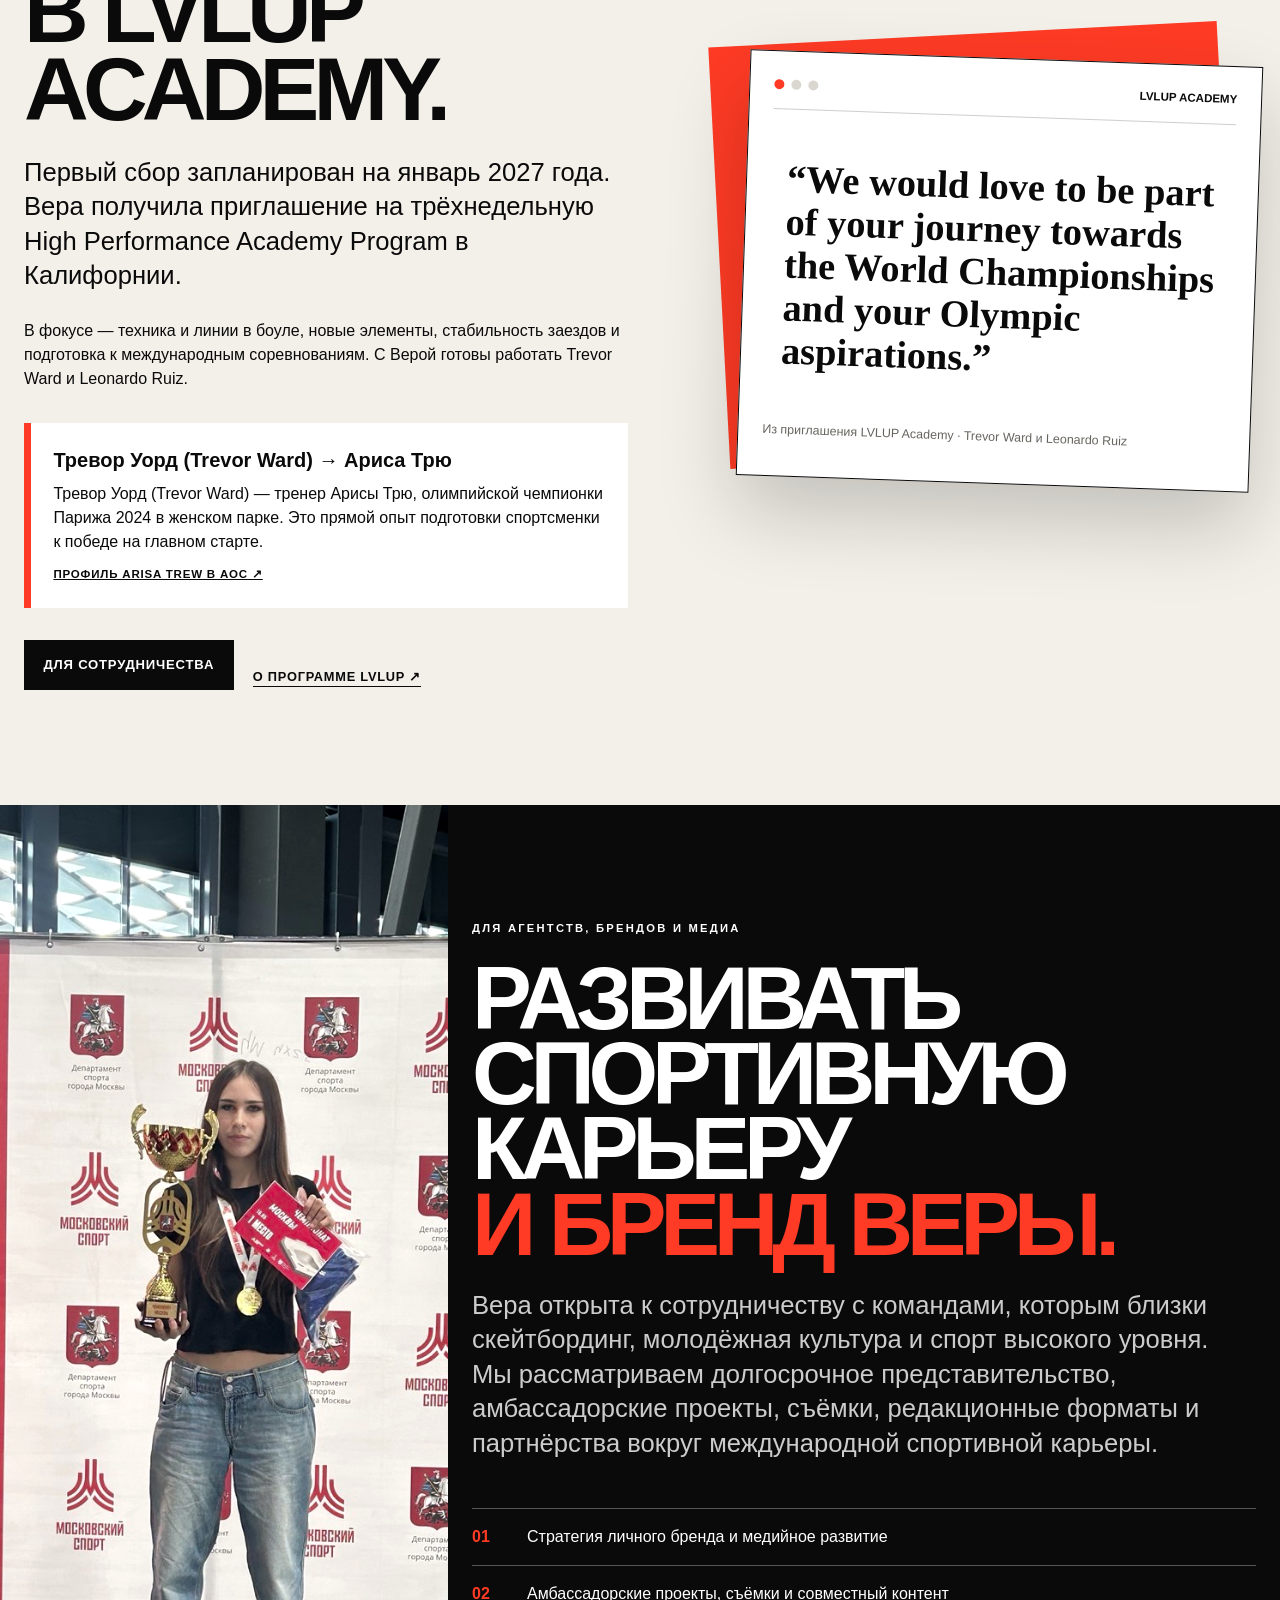
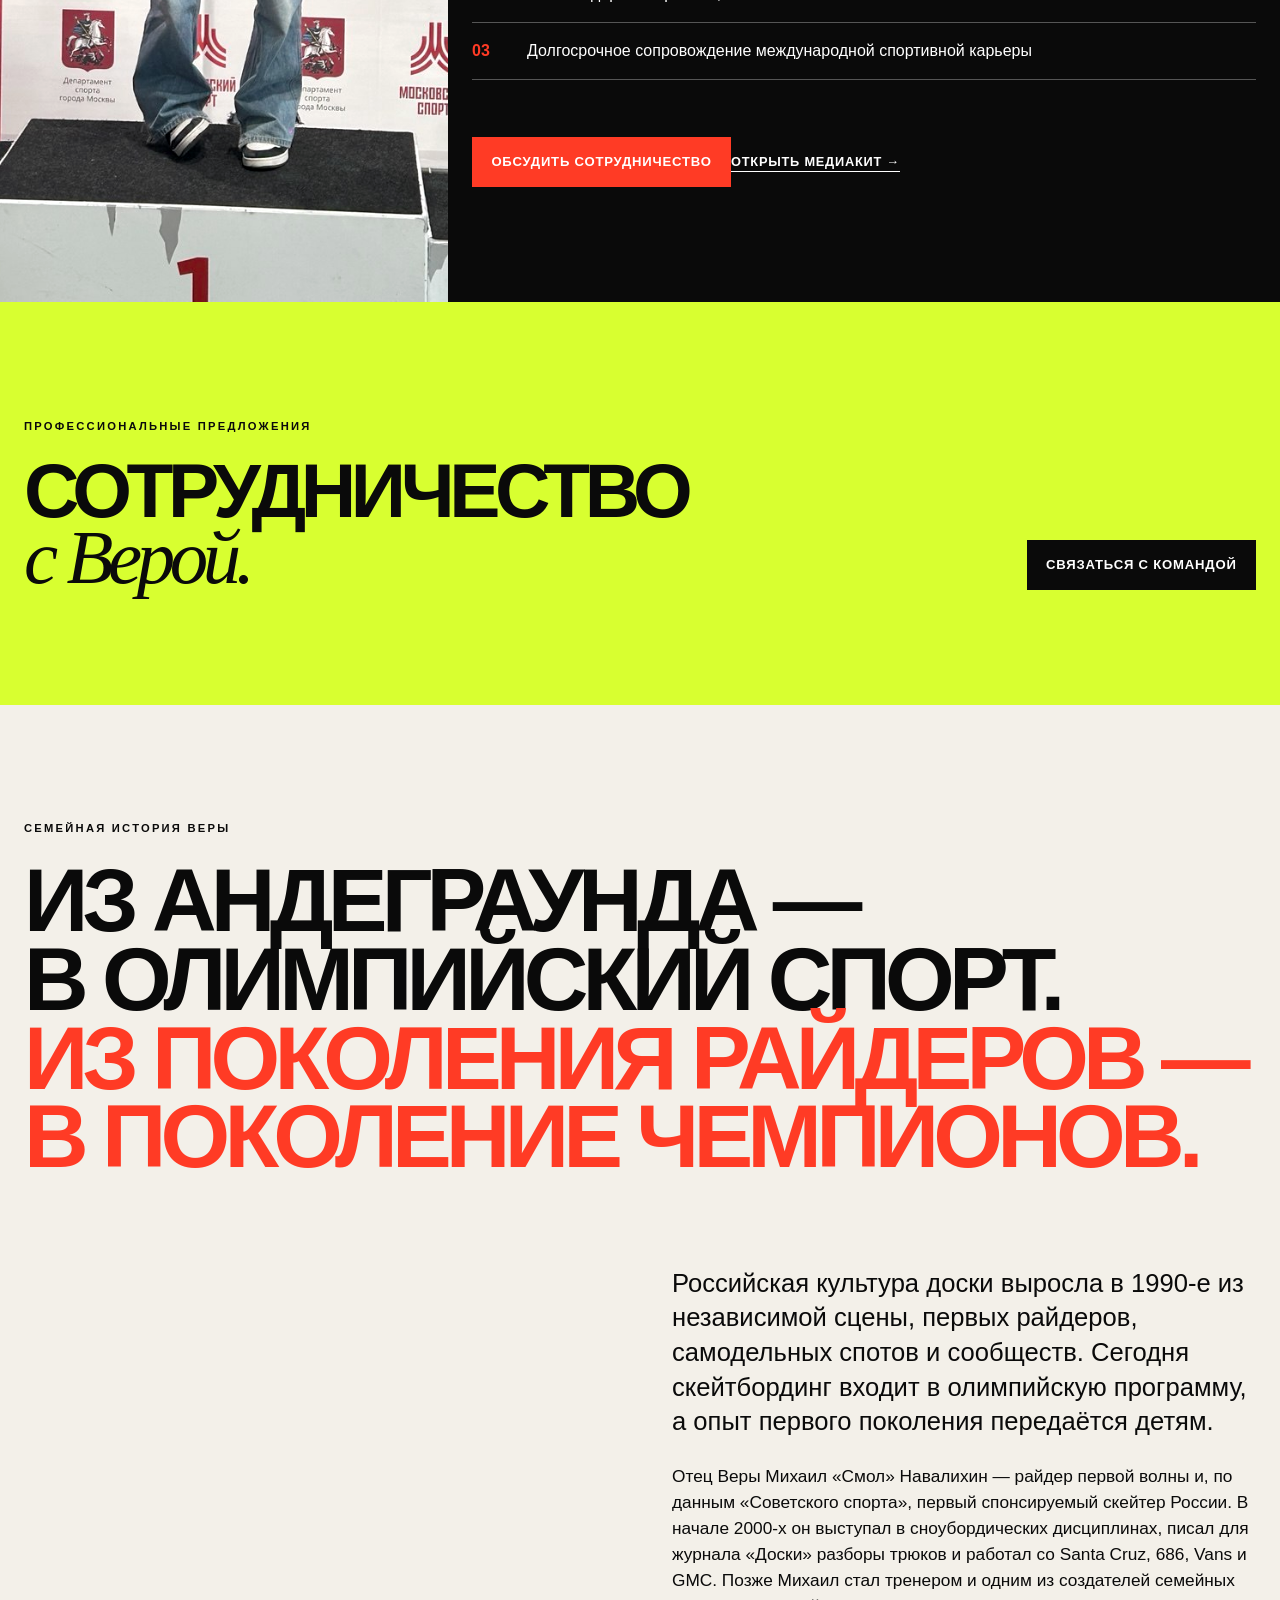
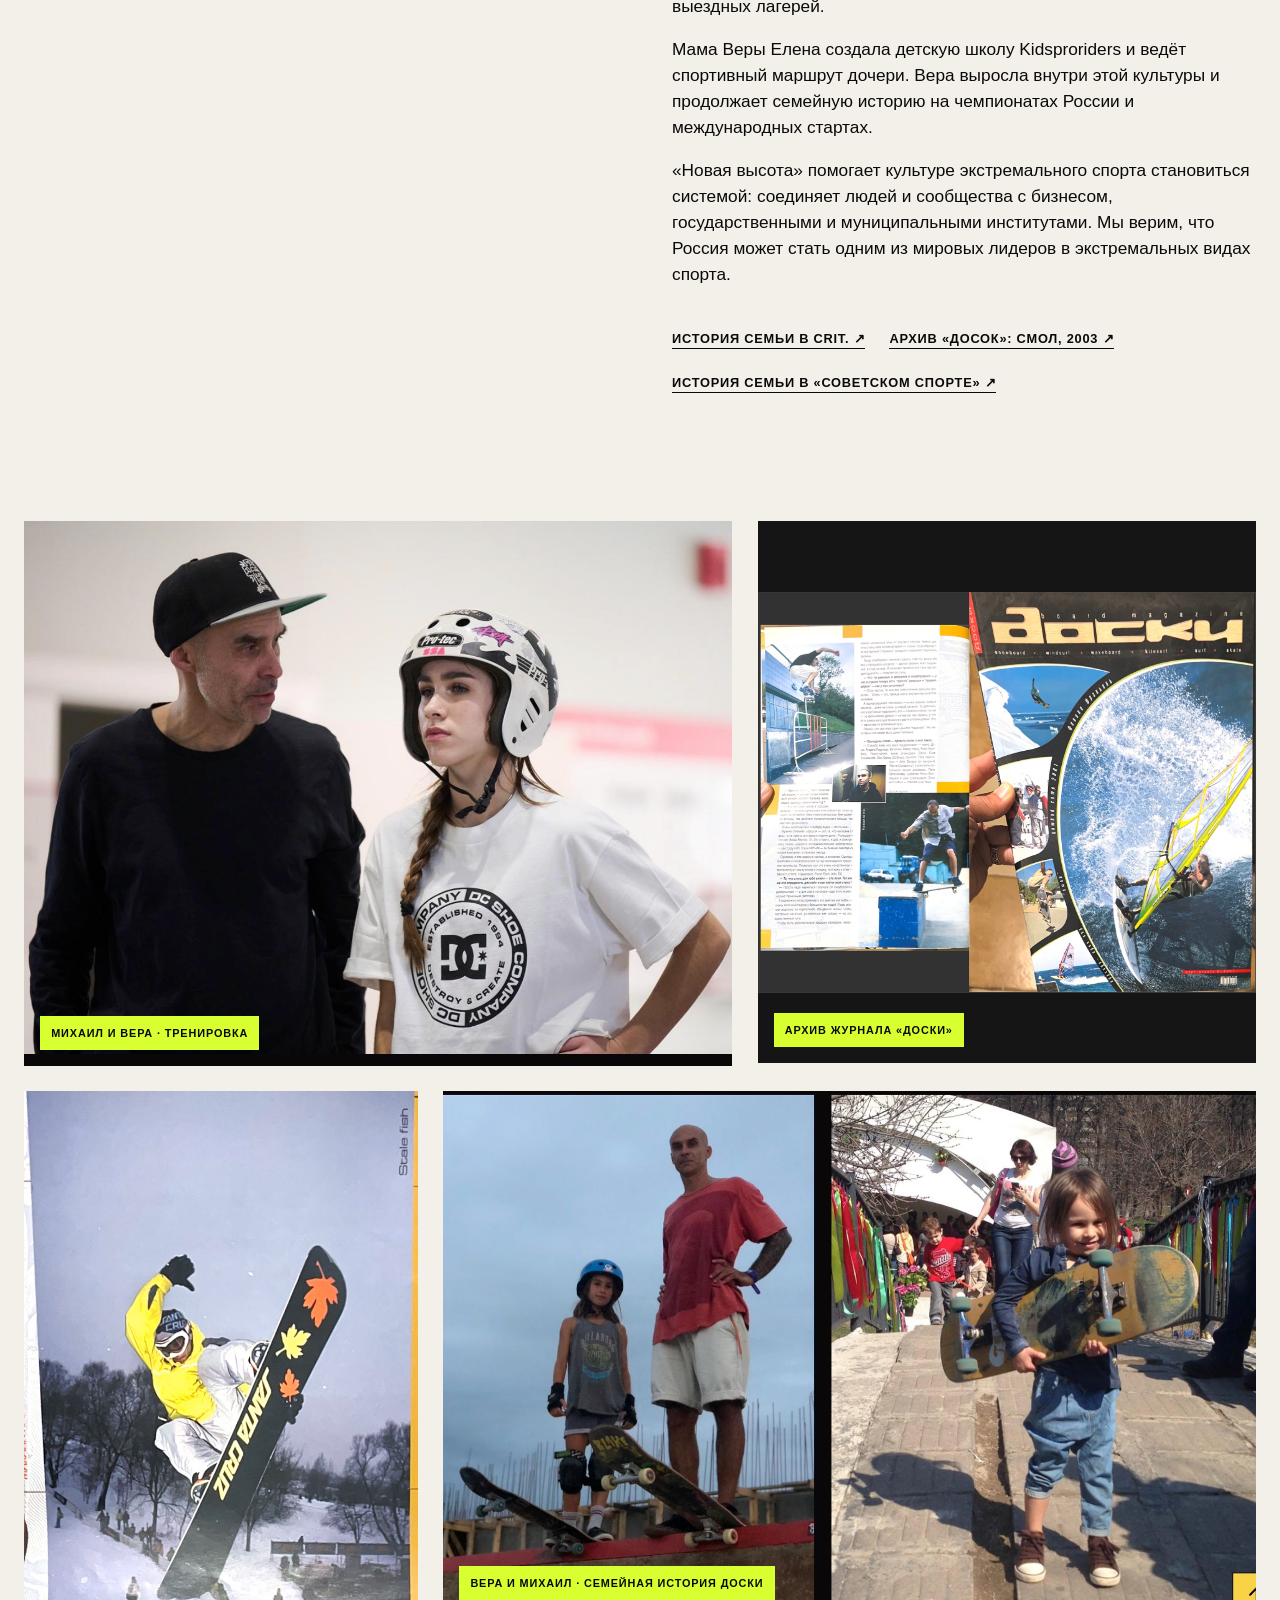
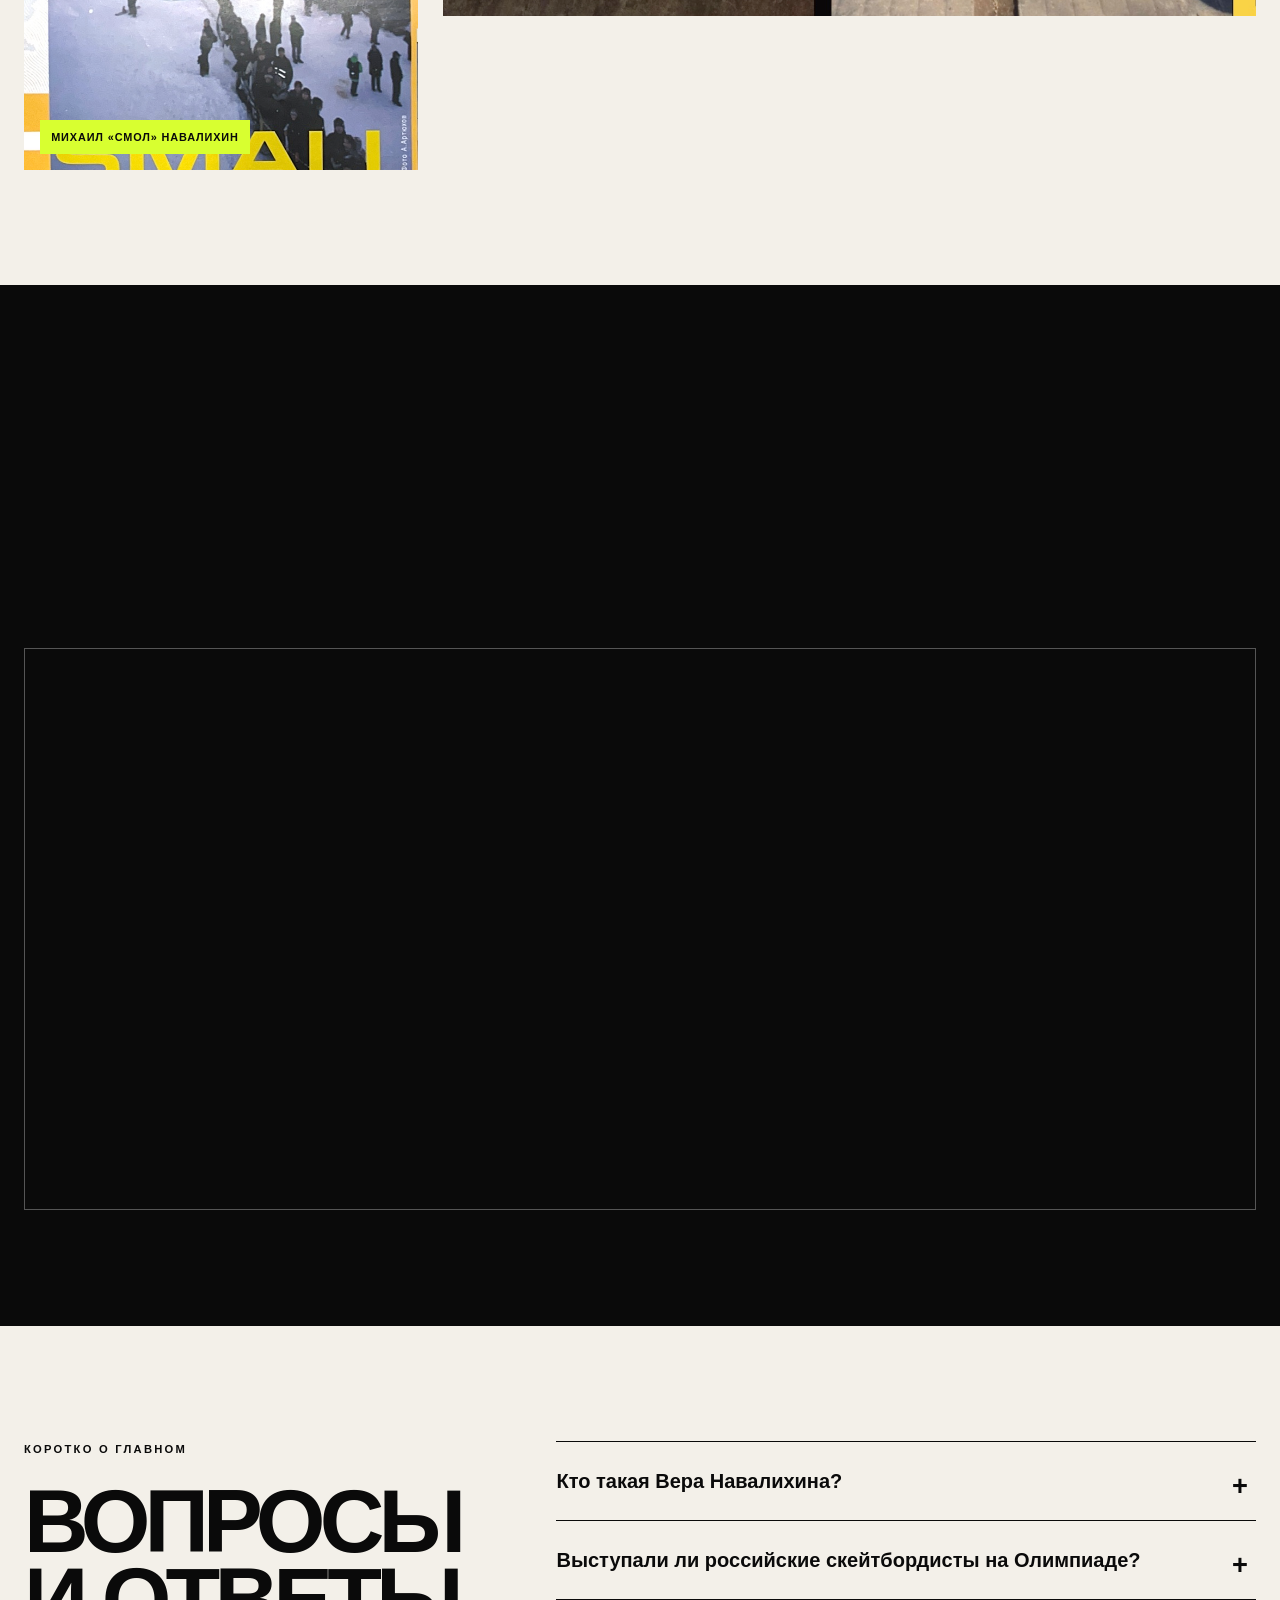
==== commit 6f69fd20: "Rename New Height as production center" ====
--- a/index.html
+++ b/index.html
@@ -155,7 +155,7 @@
       <div class="team-intro" data-reveal><p class="eyebrow">Люди «Новой высоты»</p><h2 id="team-title">Команда<br>проекта.</h2></div>
       <div class="team-grid">
         <article class="team-person" data-reveal><span>01</span><h3>Елена<br>Баскова</h3><p>Мама и менеджер Веры Навалихиной, куратор трека развития.</p><a class="source-link" href="https://t.me/lulenabas" target="_blank" rel="noreferrer">Telegram @lulenabas ↗</a></article>
-        <article class="team-person team-person-accent" data-reveal><span>02</span><h3>Анастасия<br>Сафонова</h3><p>Куратор Веры от Бюро социальных проектов «Новая высота».</p><div class="team-contacts"><a href="tel:+79100036111">+7 910 003-61-11</a><a href="mailto:0036111@gmail.com">0036111@gmail.com</a><a href="https://t.me/seedofsense" target="_blank" rel="noreferrer">Telegram @seedofsense ↗</a></div></article>
+        <article class="team-person team-person-accent" data-reveal><span>02</span><h3>Анастасия<br>Сафонова</h3><p>Куратор Веры от Продюсерского центра «Новая высота».</p><div class="team-contacts"><a href="tel:+79100036111">+7 910 003-61-11</a><a href="mailto:0036111@gmail.com">0036111@gmail.com</a><a href="https://t.me/seedofsense" target="_blank" rel="noreferrer">Telegram @seedofsense ↗</a></div></article>
       </div>
     </section>
 
